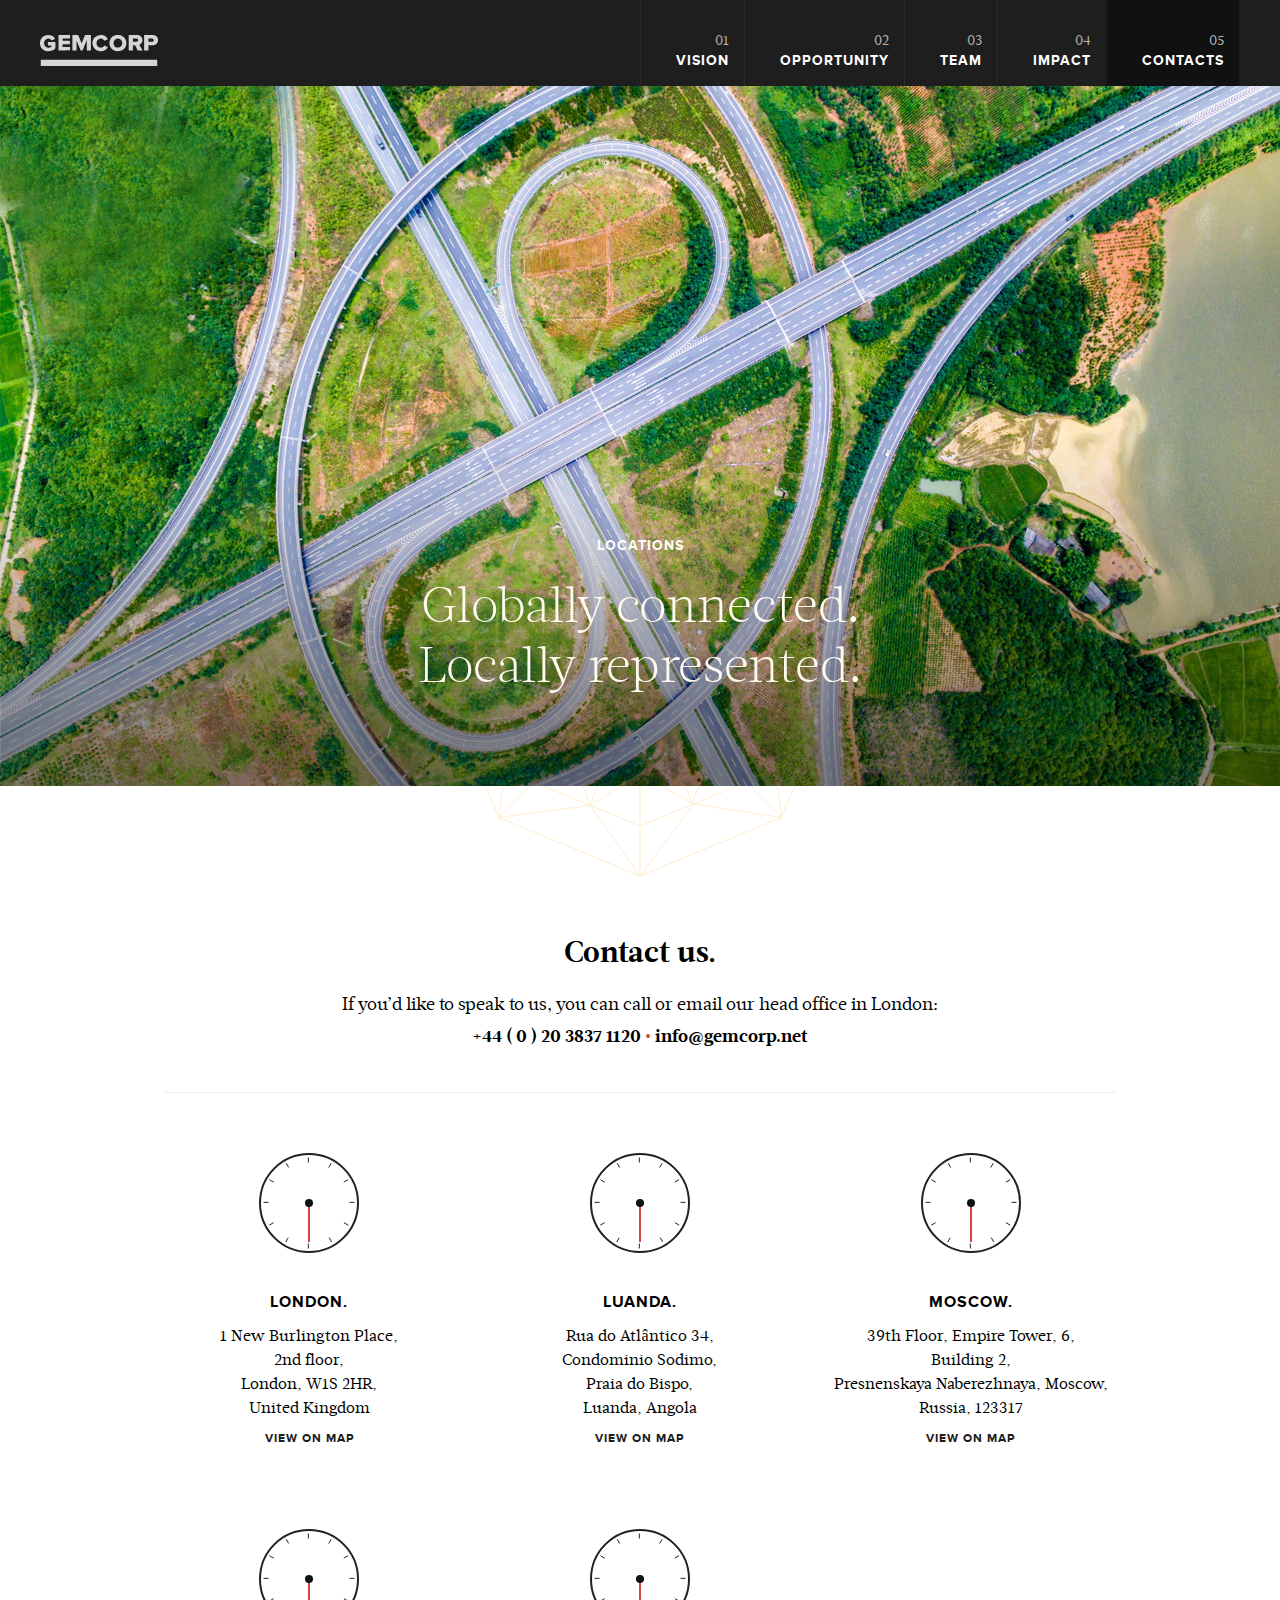
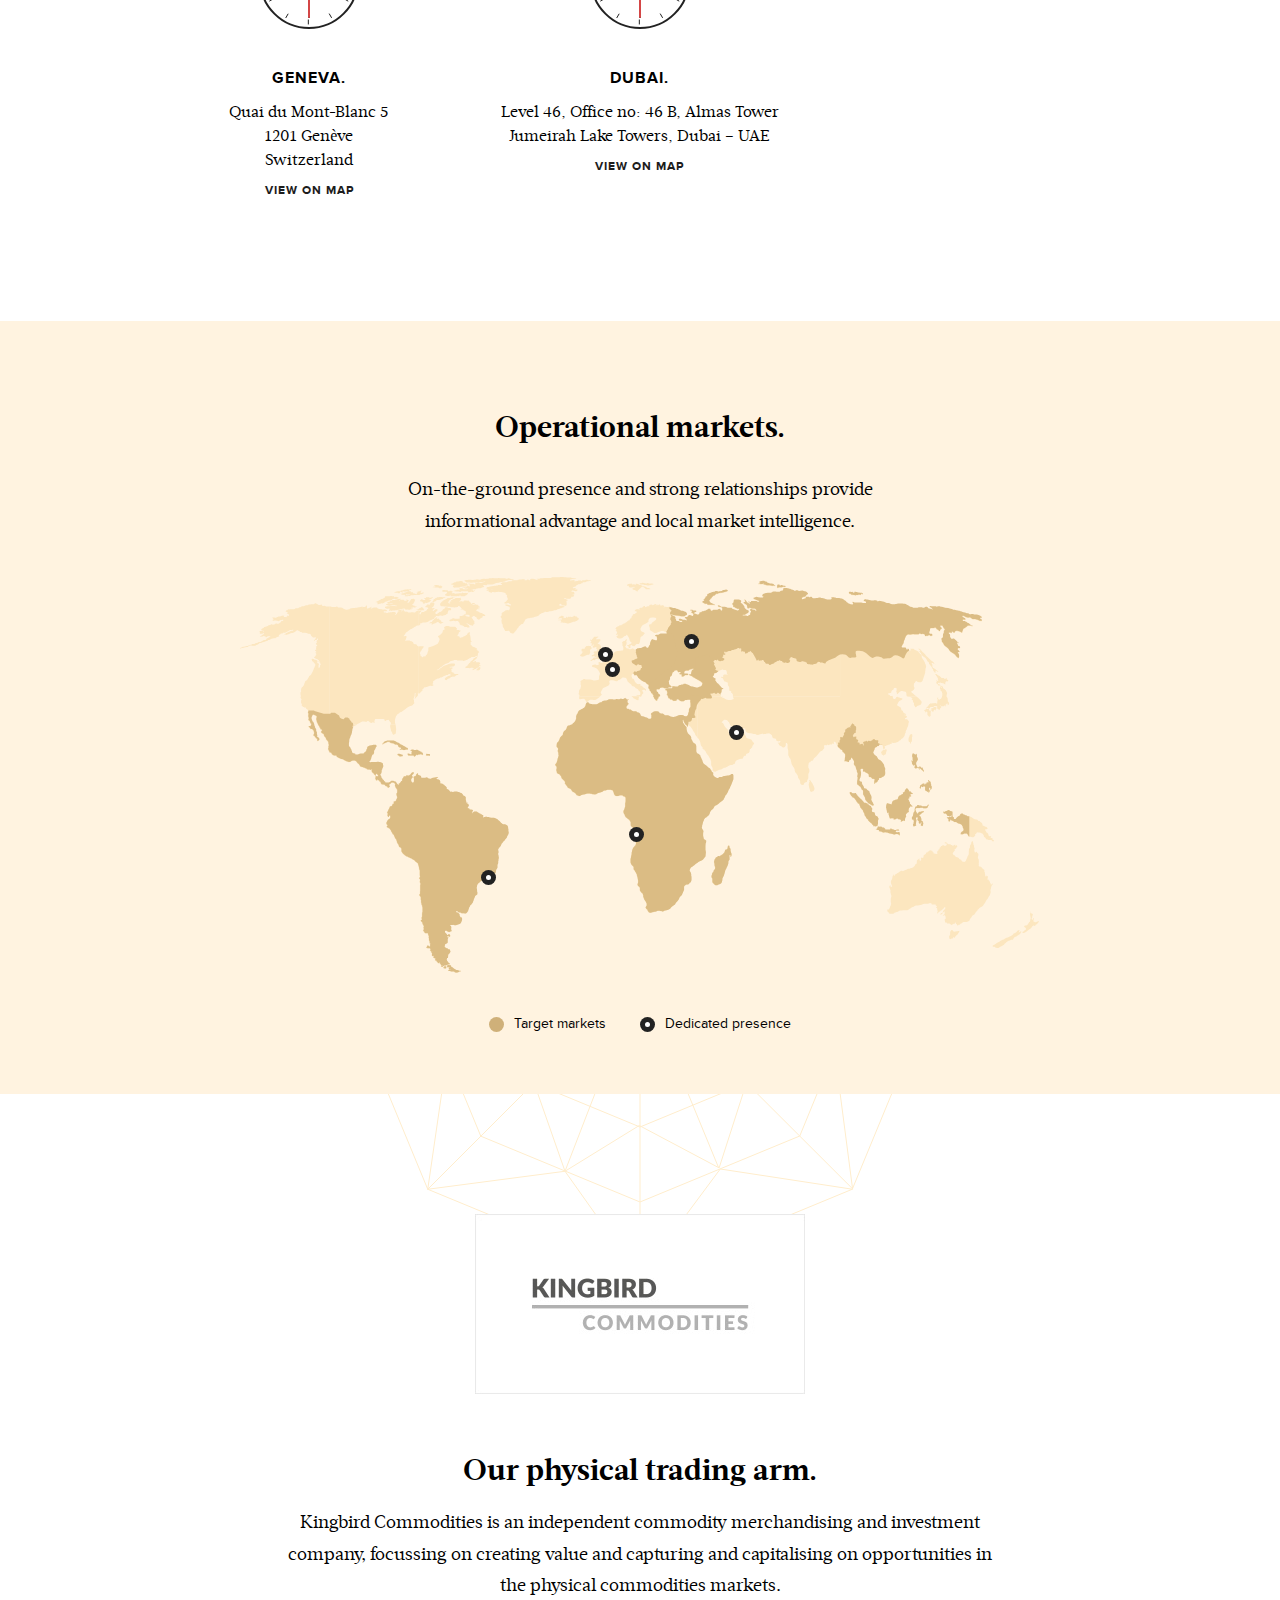
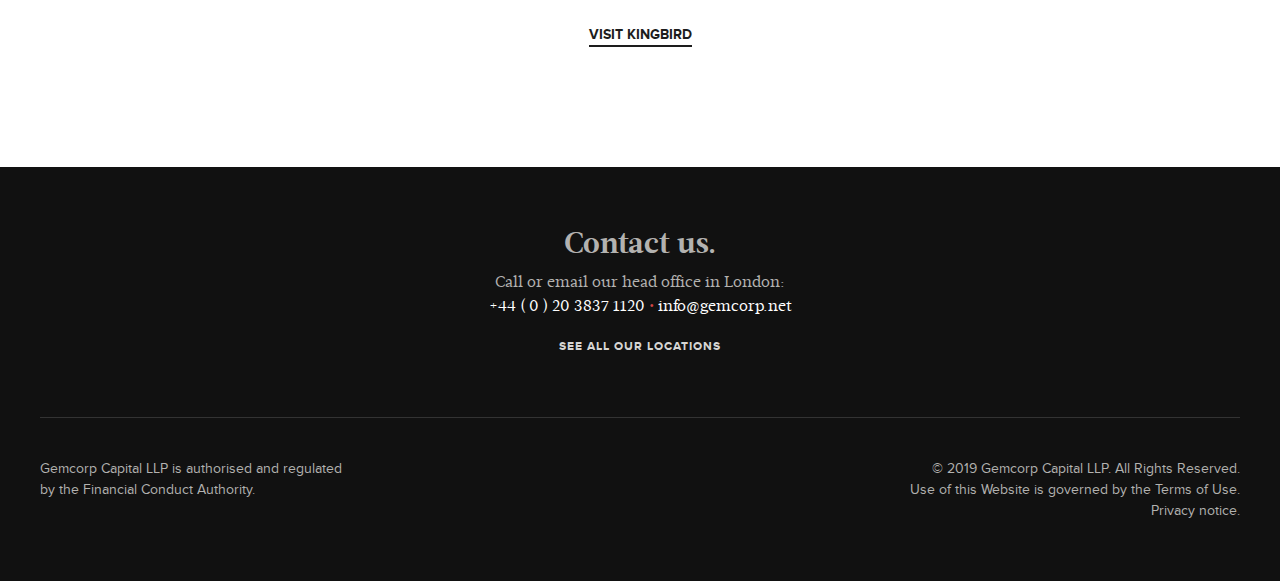
==== www.gemcorp.net/contacts.html @ d08d04aa "first commit" ====
<!doctype html>
<html lang="en">

<!-- Mirrored from www.gemcorp.net/contacts by HTTrack Website Copier/3.x [XR&CO'2014], Sun, 23 Jun 2019 07:30:14 GMT -->
<!-- Added by HTTrack --><meta http-equiv="content-type" content="text/html;charset=UTF-8" /><!-- /Added by HTTrack -->
<head>
    <meta charset="UTF-8">
    <title>Gemcorp | Contacts</title>
    <meta name="viewport"
          content="width=device-width, user-scalable=no, initial-scale=1.0, maximum-scale=1.0, minimum-scale=1.0">
    <meta name="twitter:card" content="summary_large_image">

    <meta name="twitter:title" content="Gemcorp">
    <meta property="og:title" content="Gemcorp">

    <meta name="twitter:description" content="Gemcorp Capital is an independent investment management firm focused on emerging markets.">
    <meta property="og:description" content="Gemcorp Capital is an independent investment management firm focused on emerging markets.">

    <meta name="twitter:image" content="files/Home-Flexibility3855.jpg?b0a4ceab73">
    <meta property="og:image" content="files/Home-Flexibility3855.jpg?b0a4ceab73">
    <link rel="stylesheet" href="theme/gemcorp/css/style1dc7.css?c89c39426e">
	<meta name="generator" content="Bolt">
	<link rel="canonical" href="contacts.html">
</head>


<body>
<div class="page">

    <header class="header-main">
        <div class="header_content">
            <div class="container container-header_inner">
        
                <div class="holder-header-branding">
                    <a href="index.html" class="header_logo">
                        <img src="theme/gemcorp/img/logoeb27.svg?1e8d839521" alt="" width="118" height="31">
                    </a>
                    <div id="holder-nav-toggle" class="holder-nav-toggle">
                        <div class="mobile-toggle-bar"></div>
                    </div>
                </div>
        
                <div class="holder-header_nav">
                    <nav class="header_nav" role="navigation" >
                        <ul class="header_nav_list">
    		<li class="header_nav_item"><a href="index.html" title="" class="header_nav_link"><span class="header_nav_page">Vision</span><span class="header_nav_count">01</span></a></li>        		<li class="header_nav_item"><a href="opportunity.html" title="" class="header_nav_link"><span class="header_nav_page">Opportunity</span><span class="header_nav_count">02</span></a></li>        		<li class="header_nav_item"><a href="team.html" title="" class="header_nav_link"><span class="header_nav_page">Team</span><span class="header_nav_count">03</span></a></li>        		<li class="header_nav_item"><a href="impact.html" title="" class="header_nav_link"><span class="header_nav_page">Impact</span><span class="header_nav_count">04</span></a></li>        		<li class="header_nav_item active"><a href="contacts.html" title="" class="header_nav_link"><span class="header_nav_page">Contacts</span><span class="header_nav_count">05</span></a></li>    </ul>
                    </nav>
                    <div class="mt-40 pb-40 hidden-md-up">
                        <p class="color-grey text-center">Call or email our head office in London:</p>
                        <p class="color-white text-center">+44 ( 0 ) 20 3837 1120
                            <span class="color-red"> • </span>info&#x40;gemcorp.net</p>
                    </div>
                </div>
        
            </div>
        </div>
    </header>

    <div class="hero-image">
        <div class="hero_background" style="background-image:url( files/Contacts994f.jpg?78042be84b);"></div>

        <div class="hero_content">
            <div class="hero_subtitle">LOCATIONS</div>
            <h1 class="hero_title">Globally connected. <br> Locally represented.</h1>
        </div>
    </div>

    <main class="main">
        <div class="decoration decoration-top"></div>

        <div class="container-md mt-60 mb-40 text-center">
            <h2 class="mb-20">Contact us.</h2>
            <p class="lead">If you’d like to speak to us, you can call or email our head office in London:</p>
            <p class="lead strong"><a href="tel:+44 ( 0 ) 20 3837 1120">+44 ( 0 ) 20 3837 1120</a> <span class="color-red">•</span> <a href="mailto:info&#x40;gemcorp.net">info&#x40;gemcorp.net</a></p>
        </div>

        <div class="container-lg">
            <hr class="hr-light mb-60">
            <div class="row pb-40">

                            <div class="col-4 col-md-6 col-location-clock">
                    <div class="clock mb-30" data-datetime="Europe/London">
                        <div class="clock-hand hours-hand "></div>
                        <div class="clock-hand minutes-hand "></div>
                        <div class="clock-hand seconds-hand "></div>
                    </div>
                    <h4 class="mb-10">LONDON.</h4>
                    <p class="mb-5">1 New Burlington Place,<br />
2nd floor,<br />
London, W1S 2HR,<br />
United Kingdom<br />
</p>
                                        <a href="https://www.google.com/maps/place/1+New+Burlington+Pl,+Mayfair,+London+W1S+2HR,+UK/@51.5123038,-0.1408197,17z/data=!4m13!1m7!3m6!1s0x487604d5800dc611:0xe8b3487768fcaa1d!2s1+New+Burlington+Pl,+Mayfair,+London+W1S+2HR,+UK!3b1!8m2!3d51.5122917!4d-0.140409!3m" target="_blank" class="link-ib ib-dark">View on map</a>
                                    </div>
                            <div class="col-4 col-md-6 col-location-clock">
                    <div class="clock mb-30" data-datetime="Africa/Lagos">
                        <div class="clock-hand hours-hand "></div>
                        <div class="clock-hand minutes-hand "></div>
                        <div class="clock-hand seconds-hand "></div>
                    </div>
                    <h4 class="mb-10">LUANDA.</h4>
                    <p class="mb-5">Rua do Atlântico 34,<br />
Condominio Sodimo,<br />
Praia do Bispo,<br />
Luanda, Angola</p>
                                        <a href="https://www.google.com/maps/place/8°49'02.0%22S+13°13'06.4%22E/@-8.8172106,13.2178752,18z/data=!4m5!3m4!1s0x0:0x0!8m2!3d-8.8172222!4d13.2184444" target="_blank" class="link-ib ib-dark">View on map</a>
                                    </div>
                            <div class="col-4 col-md-6 col-location-clock">
                    <div class="clock mb-30" data-datetime="Europe/Moscow">
                        <div class="clock-hand hours-hand "></div>
                        <div class="clock-hand minutes-hand "></div>
                        <div class="clock-hand seconds-hand "></div>
                    </div>
                    <h4 class="mb-10">MOSCOW.</h4>
                    <p class="mb-5">39th Floor, Empire Tower, 6, <br />
Building 2, <br />
Presnenskaya Naberezhnaya, Moscow, <br />
Russia, 123317</p>
                                        <a href="https://www.google.com/maps/place/The+Moscow+City/@55.7480156,37.5379291,17.67z/data=!4m5!3m4!1s0x46b54bdd834a4ce1:0x150d9681f87eb6de!8m2!3d55.7469862!4d37.5392672" target="_blank" class="link-ib ib-dark">View on map</a>
                                    </div>
                            <div class="col-4 col-md-6 col-location-clock">
                    <div class="clock mb-30" data-datetime="Europe/Zurich">
                        <div class="clock-hand hours-hand "></div>
                        <div class="clock-hand minutes-hand "></div>
                        <div class="clock-hand seconds-hand "></div>
                    </div>
                    <h4 class="mb-10">GENEVA.</h4>
                    <p class="mb-5">Quai du Mont-Blanc 5<br />
1201 Genève <br />
Switzerland</p>
                                        <a href="https://www.google.com/maps/place/Quai+du+Mont-Blanc+5,+1201+Genève,+Switzerland/@46.2075729,6.1439354,16.83z/data=!4m5!3m4!1s0x478c6525e964fab3:0xacd6475878b85f40!8m2!3d46.2075512!4d6.1480679" target="_blank" class="link-ib ib-dark">View on map</a>
                                    </div>
                            <div class="col-4 col-md-6 col-location-clock">
                    <div class="clock mb-30" data-datetime="Asia/Dubai">
                        <div class="clock-hand hours-hand "></div>
                        <div class="clock-hand minutes-hand "></div>
                        <div class="clock-hand seconds-hand "></div>
                    </div>
                    <h4 class="mb-10">DUBAI.</h4>
                    <p class="mb-5">Level 46, Office no: 46 B, Almas Tower<br />
Jumeirah Lake Towers, Dubai – UAE</p>
                                        <a href="https://www.google.com/maps/place/Almas+Tower+-+Dubai+-+United+Arab+Emirates/@25.0688834,55.1388978,17z/data=!3m1!4b1!4m5!3m4!1s0x3e5f6cad976e81ad:0xa80be464b8863fdc!8m2!3d25.0689836!4d55.1412048" target="_blank" class="link-ib ib-dark">View on map</a>
                                    </div>
            
            </div>
        </div>

        <div class="bg-yellow pt-90 pb-60">
            <div class="container-lg text-center">
                <h2 class="mb-30">Operational markets.</h2>
                <p class="lead mb-40 center-sm">On-the-ground presence and strong relationships provide informational advantage and local market intelligence.</p>
                <img src="files/locations-operational-markerts0b13.svg?91ba3bf995" width="800" height="396" alt="Gemcorp operatonal markets map"
                     class="mb-40">
                <p class="locations-text-markers text-sm-center">
                    <img src="theme/gemcorp/img/pin-target-market33d4.svg?a65650d669" alt=""><span>Target markets</span>
                    <br class="hidden-sm-up">
                    <img src="theme/gemcorp/img/pin-dedicated-presence-marketc1a2.svg?3db81b6914" class="pl-sm-0" alt=""><span>Dedicated presence</span>
                </p>
            </div>
        </div>

        <div class="container-md text-center decoration-top-large pb-120 pb-sm-60">
            <img src="theme/gemcorp/img/kingbird-logoe6f7.jpg?c22c3e878b" width="330" height="180"
                 srcset="/theme/gemcorp/img/kingbird-logo@2x.jpg 2x" class="pt-120 pt-sm-40 pb-60 pb-sm-40" alt="">
            <h2 class="mb-20">Our physical trading arm.</h2>
            <p class="lead mb-20">Kingbird Commodities is an independent commodity merchandising and investment company,
                focussing on creating value and capturing and capitalising on opportunities in the physical commodities
                markets.</p>
            <a href="http://www.kingbird.ch/" target="_blank" class="link-bb">Visit Kingbird</a>
        </div>

    </main>

    <footer class="footer-main">
        <div class="container">
    
            <div class="text-center mb-60">
                <div class="h2 color-grey mb-10">Contact us.</div>
                <p class="color-grey">Call or email our head office in London:</p>
                <p class="mb-15">
                    <a href="tel:+44 ( 0 ) 20 3837 1120">+44 ( 0 ) 20 3837 1120</a>
                    <span class="color-red">•</span>
                    <a href='&#109;&#97;&#105;lto&#58;info&#x40;gemcorp.net'>info&#x40;gemcorp.net</a>
                                    </p>
                <a href="contacts.html" class="link-ib">See all our locations</a>
            </div>
            <hr class="mb-40">
    
            <div class="footer_cr row">
                <div class="col-6 col-sm-12 text-sm-center mb-sm-10">
                    <p>Gemcorp Capital LLP is authorised and regulated</p>
                    <p>by the Financial Conduct Authority.</p>
                </div>
                <div class="col-6 col-sm-12 text-right text-sm-center">
                    <p>© 2019 Gemcorp Capital LLP. All Rights Reserved.</p>
                    <p>Use of this Website is governed by <a href="terms.html">the Terms of Use</a>.</p>
		    <p><a href="privacy-notice.html">Privacy notice</a>.</p>
                </div>
            </div>
            
        </div>
    </footer>

</div>
<script>window.gsSettings = { disclaimerUrl: '/disclaimer' }</script>
<script src="theme/gemcorp/js/libs.min0b37.js?147826e009"></script>
<script src="theme/gemcorp/js/app.min4691.js?8bb9eaf342"></script>
</body>

<!-- Mirrored from www.gemcorp.net/contacts by HTTrack Website Copier/3.x [XR&CO'2014], Sun, 23 Jun 2019 07:30:46 GMT -->
</html>
---- www.gemcorp.net/theme/gemcorp/css/style1dc7.css ----
@font-face{font-family:'acta';src:url("../fonts/gemcorp/acta-bold-webfont.html") format(" woff2 "),url("../fonts/gemcorp/acta-bold-webfont.woff") format("woff");font-weight:bold;font-style:normal}@font-face{font-family:'acta';src:url("../fonts/gemcorp/acta-book-webfont.html") format(" woff2 "),url("../fonts/gemcorp/acta-book-webfont.woff") format("woff");font-weight:normal;font-style:normal}@font-face{font-family:'acta-light';src:url("../fonts/gemcorp/acta-light-webfont.html") format(" woff2 "),url("../fonts/gemcorp/acta-light-webfont.woff") format("woff");font-weight:normal;font-style:normal}@font-face{font-family:'proxima-nova';src:url("../fonts/gemcorp/proximanova-regular-webfont.html") format(" woff2 "),url("../fonts/gemcorp/proximanova-regular-webfont.woff") format("woff");font-weight:normal;font-style:normal}@font-face{font-family:'proxima-nova';src:url("../fonts/gemcorp/proximanova-bold-webfont.html") format(" woff2 "),url("../fonts/gemcorp/proximanova-bold-webfont.woff") format("woff");font-weight:bold;font-style:normal}@font-face{font-family:'acta';src:url("../fonts/gemcorp/acta-bold-webfont.html") format(" woff2 "),url("../fonts/gemcorp/acta-bold-webfont.woff") format("woff");font-weight:bold;font-style:normal}@font-face{font-family:'acta';src:url("../fonts/gemcorp/acta-book-webfont.html") format(" woff2 "),url("../fonts/gemcorp/acta-book-webfont.woff") format("woff");font-weight:normal;font-style:normal}@font-face{font-family:'acta-light';src:url("../fonts/gemcorp/acta-light-webfont.html") format(" woff2 "),url("../fonts/gemcorp/acta-light-webfont.woff") format("woff");font-weight:normal;font-style:normal}@font-face{font-family:'proxima-nova';src:url("../fonts/gemcorp/proximanova-regular-webfont.html") format(" woff2 "),url("../fonts/gemcorp/proximanova-regular-webfont.woff") format("woff");font-weight:normal;font-style:normal}@font-face{font-family:'proxima-nova';src:url("../fonts/gemcorp/proximanova-bold-webfont.html") format(" woff2 "),url("../fonts/gemcorp/proximanova-bold-webfont.woff") format("woff");font-weight:bold;font-style:normal}@font-face{font-family:'acta';src:url("../fonts/gemcorp/acta-bold-webfont.html") format(" woff2 "),url("../fonts/gemcorp/acta-bold-webfont.woff") format("woff");font-weight:bold;font-style:normal}@font-face{font-family:'acta';src:url("../fonts/gemcorp/acta-book-webfont.html") format(" woff2 "),url("../fonts/gemcorp/acta-book-webfont.woff") format("woff");font-weight:normal;font-style:normal}@font-face{font-family:'acta-light';src:url("../fonts/gemcorp/acta-light-webfont.html") format(" woff2 "),url("../fonts/gemcorp/acta-light-webfont.woff") format("woff");font-weight:normal;font-style:normal}@font-face{font-family:'proxima-nova';src:url("../fonts/gemcorp/proximanova-regular-webfont.html") format(" woff2 "),url("../fonts/gemcorp/proximanova-regular-webfont.woff") format("woff");font-weight:normal;font-style:normal}@font-face{font-family:'proxima-nova';src:url("../fonts/gemcorp/proximanova-bold-webfont.html") format(" woff2 "),url("../fonts/gemcorp/proximanova-bold-webfont.woff") format("woff");font-weight:bold;font-style:normal}html,body,div,span,object,iframe,h1,h2,h3,h4,h5,h6,p,blockquote,pre,a,em,img,q,s,samp,small,strike,strong,b,u,i,center,dl,dt,dd,ol,ul,li,fieldset,form,label,legend,table,caption,tbody,tfoot,thead,tr,th,td,article,aside,canvas,details,embed,figure,figcaption,footer,header,menu,nav,section,mark,audio,video{margin:0;padding:0;border:0;font-size:100%;font:inherit;vertical-align:baseline}article,aside,details,figcaption,figure,footer,header,menu,nav,section{display:block}audio,canvas,progress,video{display:inline-block;vertical-align:baseline}body{line-height:1.5}ol,ul{list-style:none}img{border:0}svg:not(:root){overflow:hidden}button,input,optgroup,select,textarea{color:inherit;font:inherit;margin:0}button,select{text-transform:none}button,input[type="button"],input[type="reset"],input[type="submit"]{-webkit-appearance:button;cursor:pointer}button[disabled],input[disabled]{cursor:default}input[type="checkbox"],input[type="radio"]{-webkit-box-sizing:border-box;box-sizing:border-box;padding:0}textarea{overflow:auto}blockquote,q{quotes:none}blockquote:before,blockquote:after,q:before,q:after{content:'';content:none}table{border-collapse:collapse;border-spacing:0}@font-face{font-family:'font-awesome';src:url(../fonts/font-awesome/font-awesome_customa572.html?10789488);src:url(../fonts/font-awesome/font-awesome_customa572.html?10789488#iefix) format("embedded-opentype"),url(../fonts/font-awesome/font-awesome_customa572-2.html?10789488) format("woff2"),url(../fonts/font-awesome/font-awesome_customa572-3.html?10789488) format("woff"),url(../fonts/font-awesome/font-awesome_customa572-4.html?10789488) format("truetype"),url(../fonts/font-awesome/font-awesome_customa572-5.html?10789488#font-awesome_custom) format("svg");font-weight:normal;font-style:normal}[class^="icon-"]:before,[class*=" icon-"]:before{font-family:"font-awesome";font-style:normal;font-weight:normal;speak:none;display:inline-block;text-decoration:inherit;width:1em;margin-right:.2em;text-align:center;font-variant:normal;text-transform:none;line-height:1em;margin-left:.2em;-webkit-font-smoothing:antialiased;-moz-osx-font-smoothing:grayscale}.icon-mail:before{content:'\e800'}.icon-heart:before{content:'\e801'}.icon-heart-empty:before{content:'\e802'}.icon-phone:before{content:'\e803'}.icon-calendar:before{content:'\e804'}.icon-volume-down:before{content:'\e805'}.icon-volume-up:before{content:'\e806'}.icon-volume-off:before{content:'\e807'}.icon-phone-squared:before{content:'\f098'}.icon-twitter:before{content:'\f099'}.icon-facebook:before{content:'\f09a'}.icon-rss:before{content:'\f09e'}.icon-pinterest-circled:before{content:'\f0d2'}.icon-pinterest-squared:before{content:'\f0d3'}.icon-gplus-squared:before{content:'\f0d4'}.icon-gplus:before{content:'\f0d5'}.icon-mail-alt:before{content:'\f0e0'}.icon-linkedin:before{content:'\f0e1'}.icon-github:before{content:'\f113'}.icon-rss-squared:before{content:'\f143'}.icon-youtube-squared:before{content:'\f166'}.icon-youtube:before{content:'\f167'}.icon-youtube-play:before{content:'\f16a'}.icon-dropbox:before{content:'\f16b'}.icon-instagram:before{content:'\f16d'}.icon-flickr:before{content:'\f16e'}.icon-tumblr:before{content:'\f173'}.icon-tumblr-squared:before{content:'\f174'}.icon-apple:before{content:'\f179'}.icon-dribbble:before{content:'\f17d'}.icon-skype:before{content:'\f17e'}.icon-foursquare:before{content:'\f180'}.icon-mail-squared:before{content:'\f199'}.icon-google:before{content:'\f1a0'}.icon-digg:before{content:'\f1a6'}.icon-behance:before{content:'\f1b4'}.icon-behance-squared:before{content:'\f1b5'}.icon-jsfiddle:before{content:'\f1cc'}.icon-git-squared:before{content:'\f1d2'}.icon-git:before{content:'\f1d3'}.icon-share:before{content:'\f1e0'}.icon-lastfm:before{content:'\f202'}.icon-lastfm-squared:before{content:'\f203'}.icon-facebook-official:before{content:'\f230'}.icon-pinterest:before{content:'\f231'}.icon-tripadvisor:before{content:'\f262'}.icon-snapchat:before{content:'\f2ab'}.icon-snapchat-ghost:before{content:'\f2ac'}.icon-snapchat-square:before{content:'\f2ad'}.icon-twitter-squared:before{content:'\f304'}.icon-facebook-squared:before{content:'\f308'}.icon-linkedin-squared:before{content:'\f30c'}body,html{font-family:"acta",serif;text-rendering:optimizeLegibility !important;-webkit-font-smoothing:antialiased !important;text-shadow:1px 1px 1px rgba(0,0,0,0.004)}html{-ms-overflow-style:scrollbar;-webkit-box-sizing:border-box;box-sizing:border-box;-ms-text-size-adjust:100%;-webkit-text-size-adjust:100%}html *,html *::before,html *::after{-webkit-box-sizing:inherit;box-sizing:inherit}body{-webkit-overflow-scrolling:touch}body.js-no-scroll{overflow:hidden;-webkit-overflow-scrolling:auto}h1,.h1,h2,.h2,h3,.h3,h4,h5,h6{margin-top:0}h2,.h2{font-family:"acta",serif;font-weight:bold;font-size:30px;line-height:1.1}h4,.h4{font-family:"proxima-nova",sans-serif;font-weight:bold;text-transform:uppercase;font-size:16px;margin-bottom:20px;letter-spacing:1px}p{margin-top:0}.lead{font-size:18px;line-height:1.75em}.lead-head{font-size:50px;font-family:"acta",serif;font-weight:bold}a{text-decoration:none;background-color:transparent;color:inherit}a:active,a:hover{outline:none}a:focus{outline:thin dotted;outline:5px auto -webkit-focus-ring-color;outline-offset:2px}hr{display:block;width:100%;height:1px;border:0;background-color:#333333}hr.hr-light{background-color:#EEEEEE}img{border:0;vertical-align:middle;max-width:100%;height:auto}.image-center{display:block;margin:0 auto}strong,.strong,b{font-weight:bold}.fade{opacity:0;-webkit-transition:opacity .15s linear;transition:opacity .15s linear}.fade.show{opacity:1}.text-left{text-align:left !important}.text-right{text-align:right !important}.text-center{text-align:center !important}.font-acta{font-family:"acta",serif}.font-acta-light{font-family:"acta-light",serif}.font-proxima-nova{font-family:"proxima-nova",sans-serif}.nowrap{white-space:nowrap}.color-white{color:#fff}.bg-white{background-color:#fff}.color-black{color:#111}.bg-black{background-color:#111}.color-red{color:#D44646}.bg-red{background-color:#D44646}.color-grey{color:#B3B2B0}.bg-grey{background-color:#B3B2B0}.color-yellow{color:#FFF3E0}.bg-yellow{background-color:#FFF3E0}.mt-0{margin-top:0px}.mb-0{margin-bottom:0px}.pt-0{padding-top:0px}.pb-0{padding-bottom:0px}.mt-5{margin-top:5px}.mb-5{margin-bottom:5px}.pt-5{padding-top:5px}.pb-5{padding-bottom:5px}.mt-10{margin-top:10px}.mb-10{margin-bottom:10px}.pt-10{padding-top:10px}.pb-10{padding-bottom:10px}.mt-15{margin-top:15px}.mb-15{margin-bottom:15px}.pt-15{padding-top:15px}.pb-15{padding-bottom:15px}.mt-20{margin-top:20px}.mb-20{margin-bottom:20px}.pt-20{padding-top:20px}.pb-20{padding-bottom:20px}.mt-30{margin-top:30px}.mb-30{margin-bottom:30px}.pt-30{padding-top:30px}.pb-30{padding-bottom:30px}.mt-40{margin-top:40px}.mb-40{margin-bottom:40px}.pt-40{padding-top:40px}.pb-40{padding-bottom:40px}.mt-50{margin-top:50px}.mb-50{margin-bottom:50px}.pt-50{padding-top:50px}.pb-50{padding-bottom:50px}.mt-60{margin-top:60px}.mb-60{margin-bottom:60px}.pt-60{padding-top:60px}.pb-60{padding-bottom:60px}.mt-90{margin-top:90px}.mb-90{margin-bottom:90px}.pt-90{padding-top:90px}.pb-90{padding-bottom:90px}.mt-100{margin-top:100px}.mb-100{margin-bottom:100px}.pt-100{padding-top:100px}.pb-100{padding-bottom:100px}.mt-120{margin-top:120px}.mb-120{margin-bottom:120px}.pt-120{padding-top:120px}.pb-120{padding-bottom:120px}.clearfix:before,.clearfix:after{content:" ";display:table}.clearfix:after{clear:both}.container{position:relative;width:100%;max-width:1240px;margin-left:auto;margin-right:auto;padding-right:20px;padding-left:20px}.center-sm{width:100%;max-width:540px;margin-left:auto;margin-right:auto}.container-sm{position:relative;width:100%;max-width:540px;margin-left:auto;margin-right:auto;padding-right:20px;padding-left:20px}.center-md{width:100%;max-width:770px;margin-left:auto;margin-right:auto}.container-md{position:relative;width:100%;max-width:770px;margin-left:auto;margin-right:auto;padding-right:20px;padding-left:20px}.center-lg{width:100%;max-width:992px;margin-left:auto;margin-right:auto}.container-lg{position:relative;width:100%;max-width:992px;margin-left:auto;margin-right:auto;padding-right:20px;padding-left:20px}.center-xl{width:100%;max-width:1240px;margin-left:auto;margin-right:auto}.container-xl{position:relative;width:100%;max-width:1240px;margin-left:auto;margin-right:auto;padding-right:20px;padding-left:20px}.row{display:-webkit-box;display:-ms-flexbox;display:flex;-ms-flex-wrap:wrap;flex-wrap:wrap;margin-right:-20px;margin-left:-20px}.no-gutters{margin-right:0;margin-left:0}.no-gutters>.col,.no-gutters>[class*="col-"]{padding-right:0;padding-left:0}.col-1{position:relative;width:100%;min-height:1px;padding-right:20px;padding-left:20px}.col-2{position:relative;width:100%;min-height:1px;padding-right:20px;padding-left:20px}.col-3{position:relative;width:100%;min-height:1px;padding-right:20px;padding-left:20px}.col-4{position:relative;width:100%;min-height:1px;padding-right:20px;padding-left:20px}.col-5{position:relative;width:100%;min-height:1px;padding-right:20px;padding-left:20px}.col-6{position:relative;width:100%;min-height:1px;padding-right:20px;padding-left:20px}.col-7{position:relative;width:100%;min-height:1px;padding-right:20px;padding-left:20px}.col-8{position:relative;width:100%;min-height:1px;padding-right:20px;padding-left:20px}.col-9{position:relative;width:100%;min-height:1px;padding-right:20px;padding-left:20px}.col-10{position:relative;width:100%;min-height:1px;padding-right:20px;padding-left:20px}.col-11{position:relative;width:100%;min-height:1px;padding-right:20px;padding-left:20px}.col-12{position:relative;width:100%;min-height:1px;padding-right:20px;padding-left:20px}.col{position:relative;width:100%;min-height:1px;padding-right:20px;padding-left:20px}col{-ms-flex-preferred-size:0;flex-basis:0;-webkit-box-flex:1;-ms-flex-positive:1;flex-grow:1;max-width:100%}.col-auto{-webkit-box-flex:0;-ms-flex:0 0 auto;flex:0 0 auto;width:auto}.col-1{-webkit-box-flex:0;-ms-flex:0 0 8.3333333333%;flex:0 0 8.3333333333%;max-width:8.3333333333%}.col-2{-webkit-box-flex:0;-ms-flex:0 0 16.6666666667%;flex:0 0 16.6666666667%;max-width:16.6666666667%}.col-3{-webkit-box-flex:0;-ms-flex:0 0 25%;flex:0 0 25%;max-width:25%}.col-4{-webkit-box-flex:0;-ms-flex:0 0 33.3333333333%;flex:0 0 33.3333333333%;max-width:33.3333333333%}.col-5{-webkit-box-flex:0;-ms-flex:0 0 41.6666666667%;flex:0 0 41.6666666667%;max-width:41.6666666667%}.col-6{-webkit-box-flex:0;-ms-flex:0 0 50%;flex:0 0 50%;max-width:50%}.col-7{-webkit-box-flex:0;-ms-flex:0 0 58.3333333333%;flex:0 0 58.3333333333%;max-width:58.3333333333%}.col-8{-webkit-box-flex:0;-ms-flex:0 0 66.6666666667%;flex:0 0 66.6666666667%;max-width:66.6666666667%}.col-9{-webkit-box-flex:0;-ms-flex:0 0 75%;flex:0 0 75%;max-width:75%}.col-10{-webkit-box-flex:0;-ms-flex:0 0 83.3333333333%;flex:0 0 83.3333333333%;max-width:83.3333333333%}.col-11{-webkit-box-flex:0;-ms-flex:0 0 91.6666666667%;flex:0 0 91.6666666667%;max-width:91.6666666667%}.col-12{-webkit-box-flex:0;-ms-flex:0 0 100%;flex:0 0 100%;max-width:100%}.pull-0{right:auto}.pull-1{right:8.3333333333%}.pull-2{right:16.6666666667%}.pull-3{right:25%}.pull-4{right:33.3333333333%}.pull-5{right:41.6666666667%}.pull-6{right:50%}.pull-7{right:58.3333333333%}.pull-8{right:66.6666666667%}.pull-9{right:75%}.pull-10{right:83.3333333333%}.pull-11{right:91.6666666667%}.pull-12{right:100%}.push-0{left:auto}.push-1{left:8.3333333333%}.push-2{left:16.6666666667%}.push-3{left:25%}.push-4{left:33.3333333333%}.push-5{left:41.6666666667%}.push-6{left:50%}.push-7{left:58.3333333333%}.push-8{left:66.6666666667%}.push-9{left:75%}.push-10{left:83.3333333333%}.push-11{left:91.6666666667%}.push-12{left:100%}.offset-1{margin-left:8.3333333333%}.offset-2{margin-left:16.6666666667%}.offset-3{margin-left:25%}.offset-4{margin-left:33.3333333333%}.offset-5{margin-left:41.6666666667%}.offset-6{margin-left:50%}.offset-7{margin-left:58.3333333333%}.offset-8{margin-left:66.6666666667%}.offset-9{margin-left:75%}.offset-10{margin-left:83.3333333333%}.offset-11{margin-left:91.6666666667%}.header-main{position:relative;background-color:rgba(29,29,29,0.95)}.header_content{position:relative;z-index:100;background-color:rgba(29,29,29,0.95)}.container-header_inner{display:-webkit-box;display:-ms-flexbox;display:flex;-webkit-box-align:end;-ms-flex-align:end;align-items:flex-end;-webkit-box-pack:justify;-ms-flex-pack:justify;justify-content:space-between}.header_logo{display:inline-block;padding-bottom:20px;-ms-flex-negative:0;flex-shrink:0}.header_nav_list{list-style:none;display:-webkit-box;display:-ms-flexbox;display:flex}.header_nav_item{display:inline-block;font-size:14px;text-transform:uppercase;-webkit-transition:all .3s;transition:all .3s;border-left:1px solid rgba(255,255,255,0.05)}.header_nav_item:last-child{border-right:1px solid rgba(255,255,255,0.05)}.header_nav_item.active{background-color:#111}.header_nav_item:hover,.header_nav_item:focus{outline:none;background-color:#111}.header_nav_link{display:inline-block;position:relative;padding:50px 15px 15px 35px}.header_nav_page{display:inline-block;color:#fff;font-family:"proxima-nova",sans-serif;font-weight:bold;letter-spacing:1px}.header_nav_count{display:inline-block;font-family:"acta",serif;color:#B3B2B0;position:absolute;right:15px;top:30px}.holder-nav-toggle{display:none}.main{overflow-x:hidden}.footer-main{background-color:#111;color:#fff;padding-top:60px;padding-bottom:60px}.footer_cr{font-family:"proxima-nova",sans-serif;font-size:14px;color:#B3B2B0}.js-no-scroll{overflow:hidden}.js-hidden{display:none !important}.link-ib{display:inline-block;font-family:"proxima-nova",sans-serif;text-transform:uppercase;font-weight:bold;font-size:12px;color:#D6D5D3;-webkit-transition:all .4s;transition:all .4s;letter-spacing:1px}.link-ib.ib-dark{color:#1D1D1D}.link-ib.ib-dark:hover{color:#000}.link-ib:hover{color:#bdbcb9}.link-bb{display:inline-block;font-family:"proxima-nova",sans-serif;text-transform:uppercase;font-weight:bold;font-size:14px;color:#1D1D1D;-webkit-transition:all .4s;transition:all .4s;border-bottom:2px solid #1D1D1D}.link-bb:hover{color:#000}.toggle a{display:inline-block;font-family:"proxima-nova",sans-serif;text-transform:uppercase;font-weight:bold;font-size:14px;color:#1D1D1D;-webkit-transition:all .4s;transition:all .4s}.hero-image{position:relative}.hero_background{min-height:700px;width:100%;height:100%;z-index:0;background-repeat:no-repeat;background-position:0 50%;background-size:cover}.hero_content{position:relative;width:100%;max-width:860px;margin-left:auto;margin-right:auto;padding-right:20px;padding-left:20px;text-align:center;position:absolute;bottom:90px;left:50%;-webkit-transform:translateX(-50%);transform:translateX(-50%)}.hero_subtitle{font-family:"proxima-nova",sans-serif;font-weight:bold;font-size:14px;text-transform:uppercase;color:#fff;margin-bottom:20px;letter-spacing:1px}.hero_title{color:#fffaf0;font-size:50px;font-family:"acta-light",serif;line-height:1.2}.hero-slider{position:relative;overflow:hidden}.hero-slides{position:relative}.hero-slider-arrow{position:absolute;top:50%;cursor:pointer;padding:20px;margin-top:-40px;-webkit-transition:all .3s;transition:all .3s}.hero-slider-arrow.arrow-prev{left:7%}.hero-slider-arrow.arrow-next{right:7%}.hero-slider-arrow.hidden{opacity:0;visibility:hidden}.hero-bullets{position:absolute;z-index:1;bottom:30px;width:100%;text-align:center}.hero-bullet{position:relative;display:inline-block;width:50px;height:20px;cursor:pointer;margin-right:10px}.hero-bullet:last-child{margin-right:0}.hero-bullet:before{content:'';position:absolute;top:9px;left:0;width:0;height:2px;background-color:#fff;z-index:1;-webkit-transition:all 0s;transition:all 0s}.hero-bullet:after{content:'';position:absolute;top:9px;left:0;width:100%;height:2px;background-color:#B3B2B0;-webkit-transition:all .3s;transition:all .3s}.hero-bullet.active:before{width:100%;-webkit-transition:all 5s;transition:all 5s;-webkit-transition-timing-function:cubic-bezier(0.42, 0, 0.58, 1);transition-timing-function:cubic-bezier(0.42, 0, 0.58, 1)}.js-no-autoplay .hero-bullet.active:before{-webkit-transition:all 0s !important;transition:all 0s !important}.decoration-top{position:relative;width:100%;max-width:500px;margin-left:auto;margin-right:auto;padding-right:20px;padding-left:20px;overflow:hidden;height:90px;background-image:url(../img/decoration-desktop.svg);background-repeat:no-repeat;background-position:50% 100%;margin-bottom:30px}.decoration-top-large{background-image:url(../img/decoration-large-top.svg);background-repeat:no-repeat;background-position:center -50px;background-size:546px 230px}.col-card{text-align:center;margin-bottom:90px}.col-card img,.col-card svg{margin-bottom:40px}.col-card h4,.col-card p{width:100%;max-width:90%;margin-left:auto;margin-right:auto}.col-investment-strategy{margin-bottom:60px}.row-chess{padding-top:40px;margin-bottom:40px;border-top:1px solid #EEEEEE}.chess-image{overflow:visible;-ms-flex-item-align:start;align-self:flex-start}.chess-image:after{content:'';display:block;position:absolute;top:0;left:-30px;width:100%;height:100%;z-index:-1;background-image:url(../img/decoration-chess-card.svg);background-repeat:no-repeat;background-position:0 50%}.chess-dec{position:absolute;left:20px;bottom:0;width:100px;height:10px;background-color:#FFF3E0;z-index:-1}.chess-dec.chess-dec-right{left:auto;right:20px}.chess-image-last{-webkit-box-ordinal-group:3;-ms-flex-order:2;order:2}.chess-image-last:after{left:auto;right:-30px;background-position:center right}.js-has-mobile-slider{position:relative}.mobile-slider-arrow{width:20px;height:30px;position:absolute;top:20px;cursor:pointer;background-size:13px 23px;background-repeat:no-repeat;z-index:1}.mobile-slider-arrow.arrow-left{left:0;background-image:url(../img/arrow-small-left.svg);background-position:left center}.mobile-slider-arrow.arrow-right{right:0;background-image:url(../img/arrow-small-right.svg);background-position:right center}.mobile-slider-dots{text-align:center}.mobile-slider-dot{display:inline-block;width:20px;height:2px;background-color:rgba(179,178,176,0.7);margin-right:10px;-webkit-transition:background-color .3s;transition:background-color .3s}.mobile-slider-dot:last-child{margin-right:0}.mobile-slider-dot.active{background-color:#B3B2B0}.team-position{font-size:12px;font-family:"proxima-nova",sans-serif;text-transform:uppercase;letter-spacing:1px}@-webkit-keyframes animate-hand-00{from{-webkit-transform:rotate(-180deg);transform:rotate(-180deg)}to{-webkit-transform:rotate(178deg);transform:rotate(178deg)}}@keyframes animate-hand-00{from{-webkit-transform:rotate(-180deg);transform:rotate(-180deg)}to{-webkit-transform:rotate(178deg);transform:rotate(178deg)}}@-webkit-keyframes animate-hour-hand-00{from{-webkit-transform:rotate(-180deg);transform:rotate(-180deg)}to{-webkit-transform:rotate(178deg);transform:rotate(178deg)}}@keyframes animate-hour-hand-00{from{-webkit-transform:rotate(-180deg);transform:rotate(-180deg)}to{-webkit-transform:rotate(178deg);transform:rotate(178deg)}}.sh-00{-webkit-animation:animate-hand-00 60s linear infinite;animation:animate-hand-00 60s linear infinite}.mh-00{-webkit-animation:animate-hand-00 3600s linear infinite;animation:animate-hand-00 3600s linear infinite}.hh-00{-webkit-animation:animate-hour-hand-00 86400s linear infinite;animation:animate-hour-hand-00 86400s linear infinite}@-webkit-keyframes animate-hand-01{from{-webkit-transform:rotate(-174deg);transform:rotate(-174deg)}to{-webkit-transform:rotate(186deg);transform:rotate(186deg)}}@keyframes animate-hand-01{from{-webkit-transform:rotate(-174deg);transform:rotate(-174deg)}to{-webkit-transform:rotate(186deg);transform:rotate(186deg)}}@-webkit-keyframes animate-hour-hand-01{from{-webkit-transform:rotate(-150deg);transform:rotate(-150deg)}to{-webkit-transform:rotate(205deg);transform:rotate(205deg)}}@keyframes animate-hour-hand-01{from{-webkit-transform:rotate(-150deg);transform:rotate(-150deg)}to{-webkit-transform:rotate(205deg);transform:rotate(205deg)}}.sh-01{-webkit-animation:animate-hand-01 60s linear infinite;animation:animate-hand-01 60s linear infinite}.mh-01{-webkit-animation:animate-hand-01 3600s linear infinite;animation:animate-hand-01 3600s linear infinite}.hh-01{-webkit-animation:animate-hour-hand-01 86400s linear infinite;animation:animate-hour-hand-01 86400s linear infinite}@-webkit-keyframes animate-hand-02{from{-webkit-transform:rotate(-168deg);transform:rotate(-168deg)}to{-webkit-transform:rotate(192deg);transform:rotate(192deg)}}@keyframes animate-hand-02{from{-webkit-transform:rotate(-168deg);transform:rotate(-168deg)}to{-webkit-transform:rotate(192deg);transform:rotate(192deg)}}@-webkit-keyframes animate-hour-hand-02{from{-webkit-transform:rotate(-120deg);transform:rotate(-120deg)}to{-webkit-transform:rotate(235deg);transform:rotate(235deg)}}@keyframes animate-hour-hand-02{from{-webkit-transform:rotate(-120deg);transform:rotate(-120deg)}to{-webkit-transform:rotate(235deg);transform:rotate(235deg)}}.sh-02{-webkit-animation:animate-hand-02 60s linear infinite;animation:animate-hand-02 60s linear infinite}.mh-02{-webkit-animation:animate-hand-02 3600s linear infinite;animation:animate-hand-02 3600s linear infinite}.hh-02{-webkit-animation:animate-hour-hand-02 86400s linear infinite;animation:animate-hour-hand-02 86400s linear infinite}@-webkit-keyframes animate-hand-03{from{-webkit-transform:rotate(-162deg);transform:rotate(-162deg)}to{-webkit-transform:rotate(198deg);transform:rotate(198deg)}}@keyframes animate-hand-03{from{-webkit-transform:rotate(-162deg);transform:rotate(-162deg)}to{-webkit-transform:rotate(198deg);transform:rotate(198deg)}}@-webkit-keyframes animate-hour-hand-03{from{-webkit-transform:rotate(-90deg);transform:rotate(-90deg)}to{-webkit-transform:rotate(268deg);transform:rotate(268deg)}}@keyframes animate-hour-hand-03{from{-webkit-transform:rotate(-90deg);transform:rotate(-90deg)}to{-webkit-transform:rotate(268deg);transform:rotate(268deg)}}.sh-03{-webkit-animation:animate-hand-03 60s linear infinite;animation:animate-hand-03 60s linear infinite}.mh-03{-webkit-animation:animate-hand-03 3600s linear infinite;animation:animate-hand-03 3600s linear infinite}.hh-03{-webkit-animation:animate-hour-hand-03 86400s linear infinite;animation:animate-hour-hand-03 86400s linear infinite}@-webkit-keyframes animate-hand-04{from{-webkit-transform:rotate(-156deg);transform:rotate(-156deg)}to{-webkit-transform:rotate(22deg);transform:rotate(22deg)}}@keyframes animate-hand-04{from{-webkit-transform:rotate(-156deg);transform:rotate(-156deg)}to{-webkit-transform:rotate(22deg);transform:rotate(22deg)}}@-webkit-keyframes animate-hour-hand-04{from{-webkit-transform:rotate(-60deg);transform:rotate(-60deg)}to{-webkit-transform:rotate(298deg);transform:rotate(298deg)}}@keyframes animate-hour-hand-04{from{-webkit-transform:rotate(-60deg);transform:rotate(-60deg)}to{-webkit-transform:rotate(298deg);transform:rotate(298deg)}}.sh-04{-webkit-animation:animate-hand-04 60s linear infinite;animation:animate-hand-04 60s linear infinite}.mh-04{-webkit-animation:animate-hand-04 3600s linear infinite;animation:animate-hand-04 3600s linear infinite}.hh-04{-webkit-animation:animate-hour-hand-04 86400s linear infinite;animation:animate-hour-hand-04 86400s linear infinite}@-webkit-keyframes animate-hand-05{from{-webkit-transform:rotate(-150deg);transform:rotate(-150deg)}to{-webkit-transform:rotate(205deg);transform:rotate(205deg)}}@keyframes animate-hand-05{from{-webkit-transform:rotate(-150deg);transform:rotate(-150deg)}to{-webkit-transform:rotate(205deg);transform:rotate(205deg)}}@-webkit-keyframes animate-hour-hand-05{from{-webkit-transform:rotate(-30deg);transform:rotate(-30deg)}to{-webkit-transform:rotate(328deg);transform:rotate(328deg)}}@keyframes animate-hour-hand-05{from{-webkit-transform:rotate(-30deg);transform:rotate(-30deg)}to{-webkit-transform:rotate(328deg);transform:rotate(328deg)}}.sh-05{-webkit-animation:animate-hand-05 60s linear infinite;animation:animate-hand-05 60s linear infinite}.mh-05{-webkit-animation:animate-hand-05 3600s linear infinite;animation:animate-hand-05 3600s linear infinite}.hh-05{-webkit-animation:animate-hour-hand-05 86400s linear infinite;animation:animate-hour-hand-05 86400s linear infinite}@-webkit-keyframes animate-hand-06{from{-webkit-transform:rotate(-144deg);transform:rotate(-144deg)}to{-webkit-transform:rotate(216deg);transform:rotate(216deg)}}@keyframes animate-hand-06{from{-webkit-transform:rotate(-144deg);transform:rotate(-144deg)}to{-webkit-transform:rotate(216deg);transform:rotate(216deg)}}@-webkit-keyframes animate-hour-hand-06{from{-webkit-transform:rotate(0deg);transform:rotate(0deg)}to{-webkit-transform:rotate(358deg);transform:rotate(358deg)}}@keyframes animate-hour-hand-06{from{-webkit-transform:rotate(0deg);transform:rotate(0deg)}to{-webkit-transform:rotate(358deg);transform:rotate(358deg)}}.sh-06{-webkit-animation:animate-hand-06 60s linear infinite;animation:animate-hand-06 60s linear infinite}.mh-06{-webkit-animation:animate-hand-06 3600s linear infinite;animation:animate-hand-06 3600s linear infinite}.hh-06{-webkit-animation:animate-hour-hand-06 86400s linear infinite;animation:animate-hour-hand-06 86400s linear infinite}@-webkit-keyframes animate-hand-07{from{-webkit-transform:rotate(-138deg);transform:rotate(-138deg)}to{-webkit-transform:rotate(222deg);transform:rotate(222deg)}}@keyframes animate-hand-07{from{-webkit-transform:rotate(-138deg);transform:rotate(-138deg)}to{-webkit-transform:rotate(222deg);transform:rotate(222deg)}}@-webkit-keyframes animate-hour-hand-07{from{-webkit-transform:rotate(28deg);transform:rotate(28deg)}to{-webkit-transform:rotate(390deg);transform:rotate(390deg)}}@keyframes animate-hour-hand-07{from{-webkit-transform:rotate(28deg);transform:rotate(28deg)}to{-webkit-transform:rotate(390deg);transform:rotate(390deg)}}.sh-07{-webkit-animation:animate-hand-07 60s linear infinite;animation:animate-hand-07 60s linear infinite}.mh-07{-webkit-animation:animate-hand-07 3600s linear infinite;animation:animate-hand-07 3600s linear infinite}.hh-07{-webkit-animation:animate-hour-hand-07 86400s linear infinite;animation:animate-hour-hand-07 86400s linear infinite}@-webkit-keyframes animate-hand-08{from{-webkit-transform:rotate(-132deg);transform:rotate(-132deg)}to{-webkit-transform:rotate(228deg);transform:rotate(228deg)}}@keyframes animate-hand-08{from{-webkit-transform:rotate(-132deg);transform:rotate(-132deg)}to{-webkit-transform:rotate(228deg);transform:rotate(228deg)}}@-webkit-keyframes animate-hour-hand-08{from{-webkit-transform:rotate(58deg);transform:rotate(58deg)}to{-webkit-transform:rotate(420deg);transform:rotate(420deg)}}@keyframes animate-hour-hand-08{from{-webkit-transform:rotate(58deg);transform:rotate(58deg)}to{-webkit-transform:rotate(420deg);transform:rotate(420deg)}}.sh-08{-webkit-animation:animate-hand-08 60s linear infinite;animation:animate-hand-08 60s linear infinite}.mh-08{-webkit-animation:animate-hand-08 3600s linear infinite;animation:animate-hand-08 3600s linear infinite}.hh-08{-webkit-animation:animate-hour-hand-08 86400s linear infinite;animation:animate-hour-hand-08 86400s linear infinite}@-webkit-keyframes animate-hand-09{from{-webkit-transform:rotate(-126deg);transform:rotate(-126deg)}to{-webkit-transform:rotate(234deg);transform:rotate(234deg)}}@keyframes animate-hand-09{from{-webkit-transform:rotate(-126deg);transform:rotate(-126deg)}to{-webkit-transform:rotate(234deg);transform:rotate(234deg)}}@-webkit-keyframes animate-hour-hand-09{from{-webkit-transform:rotate(90deg);transform:rotate(90deg)}to{-webkit-transform:rotate(450deg);transform:rotate(450deg)}}@keyframes animate-hour-hand-09{from{-webkit-transform:rotate(90deg);transform:rotate(90deg)}to{-webkit-transform:rotate(450deg);transform:rotate(450deg)}}.sh-09{-webkit-animation:animate-hand-09 60s linear infinite;animation:animate-hand-09 60s linear infinite}.mh-09{-webkit-animation:animate-hand-09 3600s linear infinite;animation:animate-hand-09 3600s linear infinite}.hh-09{-webkit-animation:animate-hour-hand-09 86400s linear infinite;animation:animate-hour-hand-09 86400s linear infinite}@-webkit-keyframes animate-hand-10{from{-webkit-transform:rotate(-120deg);transform:rotate(-120deg)}to{-webkit-transform:rotate(235deg);transform:rotate(235deg)}}@keyframes animate-hand-10{from{-webkit-transform:rotate(-120deg);transform:rotate(-120deg)}to{-webkit-transform:rotate(235deg);transform:rotate(235deg)}}@-webkit-keyframes animate-hour-hand-10{from{-webkit-transform:rotate(118deg);transform:rotate(118deg)}to{-webkit-transform:rotate(480deg);transform:rotate(480deg)}}@keyframes animate-hour-hand-10{from{-webkit-transform:rotate(118deg);transform:rotate(118deg)}to{-webkit-transform:rotate(480deg);transform:rotate(480deg)}}.sh-10{-webkit-animation:animate-hand-10 60s linear infinite;animation:animate-hand-10 60s linear infinite}.mh-10{-webkit-animation:animate-hand-10 3600s linear infinite;animation:animate-hand-10 3600s linear infinite}.mh-10+.hh-00{-webkit-animation:animate-hand-01 86400s linear infinite;animation:animate-hand-01 86400s linear infinite}.mh-10+.hh-01{-webkit-animation:animate-hand-06 86400s linear infinite;animation:animate-hand-06 86400s linear infinite}.mh-10+.hh-02{-webkit-animation:animate-hand-11 86400s linear infinite;animation:animate-hand-11 86400s linear infinite}.mh-10+.hh-03{-webkit-animation:animate-hand-16 86400s linear infinite;animation:animate-hand-16 86400s linear infinite}.mh-10+.hh-04{-webkit-animation:animate-hand-21 86400s linear infinite;animation:animate-hand-21 86400s linear infinite}.mh-10+.hh-05{-webkit-animation:animate-hand-26 86400s linear infinite;animation:animate-hand-26 86400s linear infinite}.mh-10+.hh-06{-webkit-animation:animate-hand-31 86400s linear infinite;animation:animate-hand-31 86400s linear infinite}.mh-10+.hh-07{-webkit-animation:animate-hand-36 86400s linear infinite;animation:animate-hand-36 86400s linear infinite}.mh-10+.hh-08{-webkit-animation:animate-hand-41 86400s linear infinite;animation:animate-hand-41 86400s linear infinite}.mh-10+.hh-09{-webkit-animation:animate-hand-46 86400s linear infinite;animation:animate-hand-46 86400s linear infinite}.mh-10+.hh-10{-webkit-animation:animate-hand-51 86400s linear infinite;animation:animate-hand-51 86400s linear infinite}.mh-10+.hh-11{-webkit-animation:animate-hand-56 86400s linear infinite;animation:animate-hand-56 86400s linear infinite}.hh-10{-webkit-animation:animate-hour-hand-10 86400s linear infinite;animation:animate-hour-hand-10 86400s linear infinite}@-webkit-keyframes animate-hand-11{from{-webkit-transform:rotate(-114deg);transform:rotate(-114deg)}to{-webkit-transform:rotate(246deg);transform:rotate(246deg)}}@keyframes animate-hand-11{from{-webkit-transform:rotate(-114deg);transform:rotate(-114deg)}to{-webkit-transform:rotate(246deg);transform:rotate(246deg)}}@-webkit-keyframes animate-hour-hand-11{from{-webkit-transform:rotate(148deg);transform:rotate(148deg)}to{-webkit-transform:rotate(510deg);transform:rotate(510deg)}}@keyframes animate-hour-hand-11{from{-webkit-transform:rotate(148deg);transform:rotate(148deg)}to{-webkit-transform:rotate(510deg);transform:rotate(510deg)}}.sh-11{-webkit-animation:animate-hand-11 60s linear infinite;animation:animate-hand-11 60s linear infinite}.mh-11{-webkit-animation:animate-hand-11 3600s linear infinite;animation:animate-hand-11 3600s linear infinite}.mh-11+.hh-00{-webkit-animation:animate-hand-01 86400s linear infinite;animation:animate-hand-01 86400s linear infinite}.mh-11+.hh-01{-webkit-animation:animate-hand-06 86400s linear infinite;animation:animate-hand-06 86400s linear infinite}.mh-11+.hh-02{-webkit-animation:animate-hand-11 86400s linear infinite;animation:animate-hand-11 86400s linear infinite}.mh-11+.hh-03{-webkit-animation:animate-hand-16 86400s linear infinite;animation:animate-hand-16 86400s linear infinite}.mh-11+.hh-04{-webkit-animation:animate-hand-21 86400s linear infinite;animation:animate-hand-21 86400s linear infinite}.mh-11+.hh-05{-webkit-animation:animate-hand-26 86400s linear infinite;animation:animate-hand-26 86400s linear infinite}.mh-11+.hh-06{-webkit-animation:animate-hand-31 86400s linear infinite;animation:animate-hand-31 86400s linear infinite}.mh-11+.hh-07{-webkit-animation:animate-hand-36 86400s linear infinite;animation:animate-hand-36 86400s linear infinite}.mh-11+.hh-08{-webkit-animation:animate-hand-41 86400s linear infinite;animation:animate-hand-41 86400s linear infinite}.mh-11+.hh-09{-webkit-animation:animate-hand-46 86400s linear infinite;animation:animate-hand-46 86400s linear infinite}.mh-11+.hh-10{-webkit-animation:animate-hand-51 86400s linear infinite;animation:animate-hand-51 86400s linear infinite}.mh-11+.hh-11{-webkit-animation:animate-hand-56 86400s linear infinite;animation:animate-hand-56 86400s linear infinite}.hh-11{-webkit-animation:animate-hour-hand-11 86400s linear infinite;animation:animate-hour-hand-11 86400s linear infinite}@-webkit-keyframes animate-hand-12{from{-webkit-transform:rotate(-108deg);transform:rotate(-108deg)}to{-webkit-transform:rotate(252deg);transform:rotate(252deg)}}@keyframes animate-hand-12{from{-webkit-transform:rotate(-108deg);transform:rotate(-108deg)}to{-webkit-transform:rotate(252deg);transform:rotate(252deg)}}@-webkit-keyframes animate-hour-hand-12{from{-webkit-transform:rotate(178deg);transform:rotate(178deg)}to{-webkit-transform:rotate(540deg);transform:rotate(540deg)}}@keyframes animate-hour-hand-12{from{-webkit-transform:rotate(178deg);transform:rotate(178deg)}to{-webkit-transform:rotate(540deg);transform:rotate(540deg)}}.sh-12{-webkit-animation:animate-hand-12 60s linear infinite;animation:animate-hand-12 60s linear infinite}.mh-12{-webkit-animation:animate-hand-12 3600s linear infinite;animation:animate-hand-12 3600s linear infinite}.mh-12+.hh-00{-webkit-animation:animate-hand-01 86400s linear infinite;animation:animate-hand-01 86400s linear infinite}.mh-12+.hh-01{-webkit-animation:animate-hand-06 86400s linear infinite;animation:animate-hand-06 86400s linear infinite}.mh-12+.hh-02{-webkit-animation:animate-hand-11 86400s linear infinite;animation:animate-hand-11 86400s linear infinite}.mh-12+.hh-03{-webkit-animation:animate-hand-16 86400s linear infinite;animation:animate-hand-16 86400s linear infinite}.mh-12+.hh-04{-webkit-animation:animate-hand-21 86400s linear infinite;animation:animate-hand-21 86400s linear infinite}.mh-12+.hh-05{-webkit-animation:animate-hand-26 86400s linear infinite;animation:animate-hand-26 86400s linear infinite}.mh-12+.hh-06{-webkit-animation:animate-hand-31 86400s linear infinite;animation:animate-hand-31 86400s linear infinite}.mh-12+.hh-07{-webkit-animation:animate-hand-36 86400s linear infinite;animation:animate-hand-36 86400s linear infinite}.mh-12+.hh-08{-webkit-animation:animate-hand-41 86400s linear infinite;animation:animate-hand-41 86400s linear infinite}.mh-12+.hh-09{-webkit-animation:animate-hand-46 86400s linear infinite;animation:animate-hand-46 86400s linear infinite}.mh-12+.hh-10{-webkit-animation:animate-hand-51 86400s linear infinite;animation:animate-hand-51 86400s linear infinite}.mh-12+.hh-11{-webkit-animation:animate-hand-56 86400s linear infinite;animation:animate-hand-56 86400s linear infinite}.hh-12{-webkit-animation:animate-hour-hand-12 86400s linear infinite;animation:animate-hour-hand-12 86400s linear infinite}@-webkit-keyframes animate-hand-13{from{-webkit-transform:rotate(-102deg);transform:rotate(-102deg)}to{-webkit-transform:rotate(258deg);transform:rotate(258deg)}}@keyframes animate-hand-13{from{-webkit-transform:rotate(-102deg);transform:rotate(-102deg)}to{-webkit-transform:rotate(258deg);transform:rotate(258deg)}}@-webkit-keyframes animate-hour-hand-13{from{-webkit-transform:rotate(205deg);transform:rotate(205deg)}to{-webkit-transform:rotate(570deg);transform:rotate(570deg)}}@keyframes animate-hour-hand-13{from{-webkit-transform:rotate(205deg);transform:rotate(205deg)}to{-webkit-transform:rotate(570deg);transform:rotate(570deg)}}.sh-13{-webkit-animation:animate-hand-13 60s linear infinite;animation:animate-hand-13 60s linear infinite}.mh-13{-webkit-animation:animate-hand-13 3600s linear infinite;animation:animate-hand-13 3600s linear infinite}.mh-13+.hh-00{-webkit-animation:animate-hand-01 86400s linear infinite;animation:animate-hand-01 86400s linear infinite}.mh-13+.hh-01{-webkit-animation:animate-hand-06 86400s linear infinite;animation:animate-hand-06 86400s linear infinite}.mh-13+.hh-02{-webkit-animation:animate-hand-11 86400s linear infinite;animation:animate-hand-11 86400s linear infinite}.mh-13+.hh-03{-webkit-animation:animate-hand-16 86400s linear infinite;animation:animate-hand-16 86400s linear infinite}.mh-13+.hh-04{-webkit-animation:animate-hand-21 86400s linear infinite;animation:animate-hand-21 86400s linear infinite}.mh-13+.hh-05{-webkit-animation:animate-hand-26 86400s linear infinite;animation:animate-hand-26 86400s linear infinite}.mh-13+.hh-06{-webkit-animation:animate-hand-31 86400s linear infinite;animation:animate-hand-31 86400s linear infinite}.mh-13+.hh-07{-webkit-animation:animate-hand-36 86400s linear infinite;animation:animate-hand-36 86400s linear infinite}.mh-13+.hh-08{-webkit-animation:animate-hand-41 86400s linear infinite;animation:animate-hand-41 86400s linear infinite}.mh-13+.hh-09{-webkit-animation:animate-hand-46 86400s linear infinite;animation:animate-hand-46 86400s linear infinite}.mh-13+.hh-10{-webkit-animation:animate-hand-51 86400s linear infinite;animation:animate-hand-51 86400s linear infinite}.mh-13+.hh-11{-webkit-animation:animate-hand-56 86400s linear infinite;animation:animate-hand-56 86400s linear infinite}.hh-13{-webkit-animation:animate-hour-hand-13 86400s linear infinite;animation:animate-hour-hand-13 86400s linear infinite}@-webkit-keyframes animate-hand-14{from{-webkit-transform:rotate(-96deg);transform:rotate(-96deg)}to{-webkit-transform:rotate(264deg);transform:rotate(264deg)}}@keyframes animate-hand-14{from{-webkit-transform:rotate(-96deg);transform:rotate(-96deg)}to{-webkit-transform:rotate(264deg);transform:rotate(264deg)}}@-webkit-keyframes animate-hour-hand-14{from{-webkit-transform:rotate(235deg);transform:rotate(235deg)}to{-webkit-transform:rotate(600deg);transform:rotate(600deg)}}@keyframes animate-hour-hand-14{from{-webkit-transform:rotate(235deg);transform:rotate(235deg)}to{-webkit-transform:rotate(600deg);transform:rotate(600deg)}}.sh-14{-webkit-animation:animate-hand-14 60s linear infinite;animation:animate-hand-14 60s linear infinite}.mh-14{-webkit-animation:animate-hand-14 3600s linear infinite;animation:animate-hand-14 3600s linear infinite}.mh-14+.hh-00{-webkit-animation:animate-hand-01 86400s linear infinite;animation:animate-hand-01 86400s linear infinite}.mh-14+.hh-01{-webkit-animation:animate-hand-06 86400s linear infinite;animation:animate-hand-06 86400s linear infinite}.mh-14+.hh-02{-webkit-animation:animate-hand-11 86400s linear infinite;animation:animate-hand-11 86400s linear infinite}.mh-14+.hh-03{-webkit-animation:animate-hand-16 86400s linear infinite;animation:animate-hand-16 86400s linear infinite}.mh-14+.hh-04{-webkit-animation:animate-hand-21 86400s linear infinite;animation:animate-hand-21 86400s linear infinite}.mh-14+.hh-05{-webkit-animation:animate-hand-26 86400s linear infinite;animation:animate-hand-26 86400s linear infinite}.mh-14+.hh-06{-webkit-animation:animate-hand-31 86400s linear infinite;animation:animate-hand-31 86400s linear infinite}.mh-14+.hh-07{-webkit-animation:animate-hand-36 86400s linear infinite;animation:animate-hand-36 86400s linear infinite}.mh-14+.hh-08{-webkit-animation:animate-hand-41 86400s linear infinite;animation:animate-hand-41 86400s linear infinite}.mh-14+.hh-09{-webkit-animation:animate-hand-46 86400s linear infinite;animation:animate-hand-46 86400s linear infinite}.mh-14+.hh-10{-webkit-animation:animate-hand-51 86400s linear infinite;animation:animate-hand-51 86400s linear infinite}.mh-14+.hh-11{-webkit-animation:animate-hand-56 86400s linear infinite;animation:animate-hand-56 86400s linear infinite}.hh-14{-webkit-animation:animate-hour-hand-14 86400s linear infinite;animation:animate-hour-hand-14 86400s linear infinite}@-webkit-keyframes animate-hand-15{from{-webkit-transform:rotate(-90deg);transform:rotate(-90deg)}to{-webkit-transform:rotate(268deg);transform:rotate(268deg)}}@keyframes animate-hand-15{from{-webkit-transform:rotate(-90deg);transform:rotate(-90deg)}to{-webkit-transform:rotate(268deg);transform:rotate(268deg)}}@-webkit-keyframes animate-hour-hand-15{from{-webkit-transform:rotate(268deg);transform:rotate(268deg)}to{-webkit-transform:rotate(630deg);transform:rotate(630deg)}}@keyframes animate-hour-hand-15{from{-webkit-transform:rotate(268deg);transform:rotate(268deg)}to{-webkit-transform:rotate(630deg);transform:rotate(630deg)}}.sh-15{-webkit-animation:animate-hand-15 60s linear infinite;animation:animate-hand-15 60s linear infinite}.mh-15{-webkit-animation:animate-hand-15 3600s linear infinite;animation:animate-hand-15 3600s linear infinite}.mh-15+.hh-00{-webkit-animation:animate-hand-01 86400s linear infinite;animation:animate-hand-01 86400s linear infinite}.mh-15+.hh-01{-webkit-animation:animate-hand-06 86400s linear infinite;animation:animate-hand-06 86400s linear infinite}.mh-15+.hh-02{-webkit-animation:animate-hand-11 86400s linear infinite;animation:animate-hand-11 86400s linear infinite}.mh-15+.hh-03{-webkit-animation:animate-hand-16 86400s linear infinite;animation:animate-hand-16 86400s linear infinite}.mh-15+.hh-04{-webkit-animation:animate-hand-21 86400s linear infinite;animation:animate-hand-21 86400s linear infinite}.mh-15+.hh-05{-webkit-animation:animate-hand-26 86400s linear infinite;animation:animate-hand-26 86400s linear infinite}.mh-15+.hh-06{-webkit-animation:animate-hand-31 86400s linear infinite;animation:animate-hand-31 86400s linear infinite}.mh-15+.hh-07{-webkit-animation:animate-hand-36 86400s linear infinite;animation:animate-hand-36 86400s linear infinite}.mh-15+.hh-08{-webkit-animation:animate-hand-41 86400s linear infinite;animation:animate-hand-41 86400s linear infinite}.mh-15+.hh-09{-webkit-animation:animate-hand-46 86400s linear infinite;animation:animate-hand-46 86400s linear infinite}.mh-15+.hh-10{-webkit-animation:animate-hand-51 86400s linear infinite;animation:animate-hand-51 86400s linear infinite}.mh-15+.hh-11{-webkit-animation:animate-hand-56 86400s linear infinite;animation:animate-hand-56 86400s linear infinite}.hh-15{-webkit-animation:animate-hour-hand-15 86400s linear infinite;animation:animate-hour-hand-15 86400s linear infinite}@-webkit-keyframes animate-hand-16{from{-webkit-transform:rotate(-84deg);transform:rotate(-84deg)}to{-webkit-transform:rotate(276deg);transform:rotate(276deg)}}@keyframes animate-hand-16{from{-webkit-transform:rotate(-84deg);transform:rotate(-84deg)}to{-webkit-transform:rotate(276deg);transform:rotate(276deg)}}@-webkit-keyframes animate-hour-hand-16{from{-webkit-transform:rotate(298deg);transform:rotate(298deg)}to{-webkit-transform:rotate(660deg);transform:rotate(660deg)}}@keyframes animate-hour-hand-16{from{-webkit-transform:rotate(298deg);transform:rotate(298deg)}to{-webkit-transform:rotate(660deg);transform:rotate(660deg)}}.sh-16{-webkit-animation:animate-hand-16 60s linear infinite;animation:animate-hand-16 60s linear infinite}.mh-16{-webkit-animation:animate-hand-16 3600s linear infinite;animation:animate-hand-16 3600s linear infinite}.mh-16+.hh-00{-webkit-animation:animate-hand-01 86400s linear infinite;animation:animate-hand-01 86400s linear infinite}.mh-16+.hh-01{-webkit-animation:animate-hand-06 86400s linear infinite;animation:animate-hand-06 86400s linear infinite}.mh-16+.hh-02{-webkit-animation:animate-hand-11 86400s linear infinite;animation:animate-hand-11 86400s linear infinite}.mh-16+.hh-03{-webkit-animation:animate-hand-16 86400s linear infinite;animation:animate-hand-16 86400s linear infinite}.mh-16+.hh-04{-webkit-animation:animate-hand-21 86400s linear infinite;animation:animate-hand-21 86400s linear infinite}.mh-16+.hh-05{-webkit-animation:animate-hand-26 86400s linear infinite;animation:animate-hand-26 86400s linear infinite}.mh-16+.hh-06{-webkit-animation:animate-hand-31 86400s linear infinite;animation:animate-hand-31 86400s linear infinite}.mh-16+.hh-07{-webkit-animation:animate-hand-36 86400s linear infinite;animation:animate-hand-36 86400s linear infinite}.mh-16+.hh-08{-webkit-animation:animate-hand-41 86400s linear infinite;animation:animate-hand-41 86400s linear infinite}.mh-16+.hh-09{-webkit-animation:animate-hand-46 86400s linear infinite;animation:animate-hand-46 86400s linear infinite}.mh-16+.hh-10{-webkit-animation:animate-hand-51 86400s linear infinite;animation:animate-hand-51 86400s linear infinite}.mh-16+.hh-11{-webkit-animation:animate-hand-56 86400s linear infinite;animation:animate-hand-56 86400s linear infinite}.hh-16{-webkit-animation:animate-hour-hand-16 86400s linear infinite;animation:animate-hour-hand-16 86400s linear infinite}@-webkit-keyframes animate-hand-17{from{-webkit-transform:rotate(-78deg);transform:rotate(-78deg)}to{-webkit-transform:rotate(282deg);transform:rotate(282deg)}}@keyframes animate-hand-17{from{-webkit-transform:rotate(-78deg);transform:rotate(-78deg)}to{-webkit-transform:rotate(282deg);transform:rotate(282deg)}}@-webkit-keyframes animate-hour-hand-17{from{-webkit-transform:rotate(328deg);transform:rotate(328deg)}to{-webkit-transform:rotate(690deg);transform:rotate(690deg)}}@keyframes animate-hour-hand-17{from{-webkit-transform:rotate(328deg);transform:rotate(328deg)}to{-webkit-transform:rotate(690deg);transform:rotate(690deg)}}.sh-17{-webkit-animation:animate-hand-17 60s linear infinite;animation:animate-hand-17 60s linear infinite}.mh-17{-webkit-animation:animate-hand-17 3600s linear infinite;animation:animate-hand-17 3600s linear infinite}.mh-17+.hh-00{-webkit-animation:animate-hand-01 86400s linear infinite;animation:animate-hand-01 86400s linear infinite}.mh-17+.hh-01{-webkit-animation:animate-hand-06 86400s linear infinite;animation:animate-hand-06 86400s linear infinite}.mh-17+.hh-02{-webkit-animation:animate-hand-11 86400s linear infinite;animation:animate-hand-11 86400s linear infinite}.mh-17+.hh-03{-webkit-animation:animate-hand-16 86400s linear infinite;animation:animate-hand-16 86400s linear infinite}.mh-17+.hh-04{-webkit-animation:animate-hand-21 86400s linear infinite;animation:animate-hand-21 86400s linear infinite}.mh-17+.hh-05{-webkit-animation:animate-hand-26 86400s linear infinite;animation:animate-hand-26 86400s linear infinite}.mh-17+.hh-06{-webkit-animation:animate-hand-31 86400s linear infinite;animation:animate-hand-31 86400s linear infinite}.mh-17+.hh-07{-webkit-animation:animate-hand-36 86400s linear infinite;animation:animate-hand-36 86400s linear infinite}.mh-17+.hh-08{-webkit-animation:animate-hand-41 86400s linear infinite;animation:animate-hand-41 86400s linear infinite}.mh-17+.hh-09{-webkit-animation:animate-hand-46 86400s linear infinite;animation:animate-hand-46 86400s linear infinite}.mh-17+.hh-10{-webkit-animation:animate-hand-51 86400s linear infinite;animation:animate-hand-51 86400s linear infinite}.mh-17+.hh-11{-webkit-animation:animate-hand-56 86400s linear infinite;animation:animate-hand-56 86400s linear infinite}.hh-17{-webkit-animation:animate-hour-hand-17 86400s linear infinite;animation:animate-hour-hand-17 86400s linear infinite}@-webkit-keyframes animate-hand-18{from{-webkit-transform:rotate(-72deg);transform:rotate(-72deg)}to{-webkit-transform:rotate(288deg);transform:rotate(288deg)}}@keyframes animate-hand-18{from{-webkit-transform:rotate(-72deg);transform:rotate(-72deg)}to{-webkit-transform:rotate(288deg);transform:rotate(288deg)}}@-webkit-keyframes animate-hour-hand-18{from{-webkit-transform:rotate(358deg);transform:rotate(358deg)}to{-webkit-transform:rotate(720deg);transform:rotate(720deg)}}@keyframes animate-hour-hand-18{from{-webkit-transform:rotate(358deg);transform:rotate(358deg)}to{-webkit-transform:rotate(720deg);transform:rotate(720deg)}}.sh-18{-webkit-animation:animate-hand-18 60s linear infinite;animation:animate-hand-18 60s linear infinite}.mh-18{-webkit-animation:animate-hand-18 3600s linear infinite;animation:animate-hand-18 3600s linear infinite}.mh-18+.hh-00{-webkit-animation:animate-hand-01 86400s linear infinite;animation:animate-hand-01 86400s linear infinite}.mh-18+.hh-01{-webkit-animation:animate-hand-06 86400s linear infinite;animation:animate-hand-06 86400s linear infinite}.mh-18+.hh-02{-webkit-animation:animate-hand-11 86400s linear infinite;animation:animate-hand-11 86400s linear infinite}.mh-18+.hh-03{-webkit-animation:animate-hand-16 86400s linear infinite;animation:animate-hand-16 86400s linear infinite}.mh-18+.hh-04{-webkit-animation:animate-hand-21 86400s linear infinite;animation:animate-hand-21 86400s linear infinite}.mh-18+.hh-05{-webkit-animation:animate-hand-26 86400s linear infinite;animation:animate-hand-26 86400s linear infinite}.mh-18+.hh-06{-webkit-animation:animate-hand-31 86400s linear infinite;animation:animate-hand-31 86400s linear infinite}.mh-18+.hh-07{-webkit-animation:animate-hand-36 86400s linear infinite;animation:animate-hand-36 86400s linear infinite}.mh-18+.hh-08{-webkit-animation:animate-hand-41 86400s linear infinite;animation:animate-hand-41 86400s linear infinite}.mh-18+.hh-09{-webkit-animation:animate-hand-46 86400s linear infinite;animation:animate-hand-46 86400s linear infinite}.mh-18+.hh-10{-webkit-animation:animate-hand-51 86400s linear infinite;animation:animate-hand-51 86400s linear infinite}.mh-18+.hh-11{-webkit-animation:animate-hand-56 86400s linear infinite;animation:animate-hand-56 86400s linear infinite}.hh-18{-webkit-animation:animate-hour-hand-18 86400s linear infinite;animation:animate-hour-hand-18 86400s linear infinite}@-webkit-keyframes animate-hand-19{from{-webkit-transform:rotate(-66deg);transform:rotate(-66deg)}to{-webkit-transform:rotate(294deg);transform:rotate(294deg)}}@keyframes animate-hand-19{from{-webkit-transform:rotate(-66deg);transform:rotate(-66deg)}to{-webkit-transform:rotate(294deg);transform:rotate(294deg)}}@-webkit-keyframes animate-hour-hand-19{from{-webkit-transform:rotate(390deg);transform:rotate(390deg)}to{-webkit-transform:rotate(750deg);transform:rotate(750deg)}}@keyframes animate-hour-hand-19{from{-webkit-transform:rotate(390deg);transform:rotate(390deg)}to{-webkit-transform:rotate(750deg);transform:rotate(750deg)}}.sh-19{-webkit-animation:animate-hand-19 60s linear infinite;animation:animate-hand-19 60s linear infinite}.mh-19{-webkit-animation:animate-hand-19 3600s linear infinite;animation:animate-hand-19 3600s linear infinite}.mh-19+.hh-00{-webkit-animation:animate-hand-01 86400s linear infinite;animation:animate-hand-01 86400s linear infinite}.mh-19+.hh-01{-webkit-animation:animate-hand-06 86400s linear infinite;animation:animate-hand-06 86400s linear infinite}.mh-19+.hh-02{-webkit-animation:animate-hand-11 86400s linear infinite;animation:animate-hand-11 86400s linear infinite}.mh-19+.hh-03{-webkit-animation:animate-hand-16 86400s linear infinite;animation:animate-hand-16 86400s linear infinite}.mh-19+.hh-04{-webkit-animation:animate-hand-21 86400s linear infinite;animation:animate-hand-21 86400s linear infinite}.mh-19+.hh-05{-webkit-animation:animate-hand-26 86400s linear infinite;animation:animate-hand-26 86400s linear infinite}.mh-19+.hh-06{-webkit-animation:animate-hand-31 86400s linear infinite;animation:animate-hand-31 86400s linear infinite}.mh-19+.hh-07{-webkit-animation:animate-hand-36 86400s linear infinite;animation:animate-hand-36 86400s linear infinite}.mh-19+.hh-08{-webkit-animation:animate-hand-41 86400s linear infinite;animation:animate-hand-41 86400s linear infinite}.mh-19+.hh-09{-webkit-animation:animate-hand-46 86400s linear infinite;animation:animate-hand-46 86400s linear infinite}.mh-19+.hh-10{-webkit-animation:animate-hand-51 86400s linear infinite;animation:animate-hand-51 86400s linear infinite}.mh-19+.hh-11{-webkit-animation:animate-hand-56 86400s linear infinite;animation:animate-hand-56 86400s linear infinite}.hh-19{-webkit-animation:animate-hour-hand-19 86400s linear infinite;animation:animate-hour-hand-19 86400s linear infinite}@-webkit-keyframes animate-hand-20{from{-webkit-transform:rotate(-60deg);transform:rotate(-60deg)}to{-webkit-transform:rotate(298deg);transform:rotate(298deg)}}@keyframes animate-hand-20{from{-webkit-transform:rotate(-60deg);transform:rotate(-60deg)}to{-webkit-transform:rotate(298deg);transform:rotate(298deg)}}@-webkit-keyframes animate-hour-hand-20{from{-webkit-transform:rotate(420deg);transform:rotate(420deg)}to{-webkit-transform:rotate(780deg);transform:rotate(780deg)}}@keyframes animate-hour-hand-20{from{-webkit-transform:rotate(420deg);transform:rotate(420deg)}to{-webkit-transform:rotate(780deg);transform:rotate(780deg)}}.sh-20{-webkit-animation:animate-hand-20 60s linear infinite;animation:animate-hand-20 60s linear infinite}.mh-20{-webkit-animation:animate-hand-20 3600s linear infinite;animation:animate-hand-20 3600s linear infinite}.mh-20+.hh-00{-webkit-animation:animate-hand-02 86400s linear infinite;animation:animate-hand-02 86400s linear infinite}.mh-20+.hh-01{-webkit-animation:animate-hand-07 86400s linear infinite;animation:animate-hand-07 86400s linear infinite}.mh-20+.hh-02{-webkit-animation:animate-hand-12 86400s linear infinite;animation:animate-hand-12 86400s linear infinite}.mh-20+.hh-03{-webkit-animation:animate-hand-17 86400s linear infinite;animation:animate-hand-17 86400s linear infinite}.mh-20+.hh-04{-webkit-animation:animate-hand-22 86400s linear infinite;animation:animate-hand-22 86400s linear infinite}.mh-20+.hh-05{-webkit-animation:animate-hand-27 86400s linear infinite;animation:animate-hand-27 86400s linear infinite}.mh-20+.hh-06{-webkit-animation:animate-hand-32 86400s linear infinite;animation:animate-hand-32 86400s linear infinite}.mh-20+.hh-07{-webkit-animation:animate-hand-37 86400s linear infinite;animation:animate-hand-37 86400s linear infinite}.mh-20+.hh-08{-webkit-animation:animate-hand-42 86400s linear infinite;animation:animate-hand-42 86400s linear infinite}.mh-20+.hh-09{-webkit-animation:animate-hand-47 86400s linear infinite;animation:animate-hand-47 86400s linear infinite}.mh-20+.hh-10{-webkit-animation:animate-hand-52 86400s linear infinite;animation:animate-hand-52 86400s linear infinite}.mh-20+.hh-11{-webkit-animation:animate-hand-57 86400s linear infinite;animation:animate-hand-57 86400s linear infinite}.hh-20{-webkit-animation:animate-hour-hand-20 86400s linear infinite;animation:animate-hour-hand-20 86400s linear infinite}@-webkit-keyframes animate-hand-21{from{-webkit-transform:rotate(-54deg);transform:rotate(-54deg)}to{-webkit-transform:rotate(306deg);transform:rotate(306deg)}}@keyframes animate-hand-21{from{-webkit-transform:rotate(-54deg);transform:rotate(-54deg)}to{-webkit-transform:rotate(306deg);transform:rotate(306deg)}}@-webkit-keyframes animate-hour-hand-21{from{-webkit-transform:rotate(450deg);transform:rotate(450deg)}to{-webkit-transform:rotate(810deg);transform:rotate(810deg)}}@keyframes animate-hour-hand-21{from{-webkit-transform:rotate(450deg);transform:rotate(450deg)}to{-webkit-transform:rotate(810deg);transform:rotate(810deg)}}.sh-21{-webkit-animation:animate-hand-21 60s linear infinite;animation:animate-hand-21 60s linear infinite}.mh-21{-webkit-animation:animate-hand-21 3600s linear infinite;animation:animate-hand-21 3600s linear infinite}.mh-21+.hh-00{-webkit-animation:animate-hand-02 86400s linear infinite;animation:animate-hand-02 86400s linear infinite}.mh-21+.hh-01{-webkit-animation:animate-hand-07 86400s linear infinite;animation:animate-hand-07 86400s linear infinite}.mh-21+.hh-02{-webkit-animation:animate-hand-12 86400s linear infinite;animation:animate-hand-12 86400s linear infinite}.mh-21+.hh-03{-webkit-animation:animate-hand-17 86400s linear infinite;animation:animate-hand-17 86400s linear infinite}.mh-21+.hh-04{-webkit-animation:animate-hand-22 86400s linear infinite;animation:animate-hand-22 86400s linear infinite}.mh-21+.hh-05{-webkit-animation:animate-hand-27 86400s linear infinite;animation:animate-hand-27 86400s linear infinite}.mh-21+.hh-06{-webkit-animation:animate-hand-32 86400s linear infinite;animation:animate-hand-32 86400s linear infinite}.mh-21+.hh-07{-webkit-animation:animate-hand-37 86400s linear infinite;animation:animate-hand-37 86400s linear infinite}.mh-21+.hh-08{-webkit-animation:animate-hand-42 86400s linear infinite;animation:animate-hand-42 86400s linear infinite}.mh-21+.hh-09{-webkit-animation:animate-hand-47 86400s linear infinite;animation:animate-hand-47 86400s linear infinite}.mh-21+.hh-10{-webkit-animation:animate-hand-52 86400s linear infinite;animation:animate-hand-52 86400s linear infinite}.mh-21+.hh-11{-webkit-animation:animate-hand-57 86400s linear infinite;animation:animate-hand-57 86400s linear infinite}.hh-21{-webkit-animation:animate-hour-hand-21 86400s linear infinite;animation:animate-hour-hand-21 86400s linear infinite}@-webkit-keyframes animate-hand-22{from{-webkit-transform:rotate(-48deg);transform:rotate(-48deg)}to{-webkit-transform:rotate(312deg);transform:rotate(312deg)}}@keyframes animate-hand-22{from{-webkit-transform:rotate(-48deg);transform:rotate(-48deg)}to{-webkit-transform:rotate(312deg);transform:rotate(312deg)}}@-webkit-keyframes animate-hour-hand-22{from{-webkit-transform:rotate(480deg);transform:rotate(480deg)}to{-webkit-transform:rotate(840deg);transform:rotate(840deg)}}@keyframes animate-hour-hand-22{from{-webkit-transform:rotate(480deg);transform:rotate(480deg)}to{-webkit-transform:rotate(840deg);transform:rotate(840deg)}}.sh-22{-webkit-animation:animate-hand-22 60s linear infinite;animation:animate-hand-22 60s linear infinite}.mh-22{-webkit-animation:animate-hand-22 3600s linear infinite;animation:animate-hand-22 3600s linear infinite}.mh-22+.hh-00{-webkit-animation:animate-hand-02 86400s linear infinite;animation:animate-hand-02 86400s linear infinite}.mh-22+.hh-01{-webkit-animation:animate-hand-07 86400s linear infinite;animation:animate-hand-07 86400s linear infinite}.mh-22+.hh-02{-webkit-animation:animate-hand-12 86400s linear infinite;animation:animate-hand-12 86400s linear infinite}.mh-22+.hh-03{-webkit-animation:animate-hand-17 86400s linear infinite;animation:animate-hand-17 86400s linear infinite}.mh-22+.hh-04{-webkit-animation:animate-hand-22 86400s linear infinite;animation:animate-hand-22 86400s linear infinite}.mh-22+.hh-05{-webkit-animation:animate-hand-27 86400s linear infinite;animation:animate-hand-27 86400s linear infinite}.mh-22+.hh-06{-webkit-animation:animate-hand-32 86400s linear infinite;animation:animate-hand-32 86400s linear infinite}.mh-22+.hh-07{-webkit-animation:animate-hand-37 86400s linear infinite;animation:animate-hand-37 86400s linear infinite}.mh-22+.hh-08{-webkit-animation:animate-hand-42 86400s linear infinite;animation:animate-hand-42 86400s linear infinite}.mh-22+.hh-09{-webkit-animation:animate-hand-47 86400s linear infinite;animation:animate-hand-47 86400s linear infinite}.mh-22+.hh-10{-webkit-animation:animate-hand-52 86400s linear infinite;animation:animate-hand-52 86400s linear infinite}.mh-22+.hh-11{-webkit-animation:animate-hand-57 86400s linear infinite;animation:animate-hand-57 86400s linear infinite}.hh-22{-webkit-animation:animate-hour-hand-22 86400s linear infinite;animation:animate-hour-hand-22 86400s linear infinite}@-webkit-keyframes animate-hand-23{from{-webkit-transform:rotate(-42deg);transform:rotate(-42deg)}to{-webkit-transform:rotate(318deg);transform:rotate(318deg)}}@keyframes animate-hand-23{from{-webkit-transform:rotate(-42deg);transform:rotate(-42deg)}to{-webkit-transform:rotate(318deg);transform:rotate(318deg)}}@-webkit-keyframes animate-hour-hand-23{from{-webkit-transform:rotate(510deg);transform:rotate(510deg)}to{-webkit-transform:rotate(870deg);transform:rotate(870deg)}}@keyframes animate-hour-hand-23{from{-webkit-transform:rotate(510deg);transform:rotate(510deg)}to{-webkit-transform:rotate(870deg);transform:rotate(870deg)}}.sh-23{-webkit-animation:animate-hand-23 60s linear infinite;animation:animate-hand-23 60s linear infinite}.mh-23{-webkit-animation:animate-hand-23 3600s linear infinite;animation:animate-hand-23 3600s linear infinite}.mh-23+.hh-00{-webkit-animation:animate-hand-02 86400s linear infinite;animation:animate-hand-02 86400s linear infinite}.mh-23+.hh-01{-webkit-animation:animate-hand-07 86400s linear infinite;animation:animate-hand-07 86400s linear infinite}.mh-23+.hh-02{-webkit-animation:animate-hand-12 86400s linear infinite;animation:animate-hand-12 86400s linear infinite}.mh-23+.hh-03{-webkit-animation:animate-hand-17 86400s linear infinite;animation:animate-hand-17 86400s linear infinite}.mh-23+.hh-04{-webkit-animation:animate-hand-22 86400s linear infinite;animation:animate-hand-22 86400s linear infinite}.mh-23+.hh-05{-webkit-animation:animate-hand-27 86400s linear infinite;animation:animate-hand-27 86400s linear infinite}.mh-23+.hh-06{-webkit-animation:animate-hand-32 86400s linear infinite;animation:animate-hand-32 86400s linear infinite}.mh-23+.hh-07{-webkit-animation:animate-hand-37 86400s linear infinite;animation:animate-hand-37 86400s linear infinite}.mh-23+.hh-08{-webkit-animation:animate-hand-42 86400s linear infinite;animation:animate-hand-42 86400s linear infinite}.mh-23+.hh-09{-webkit-animation:animate-hand-47 86400s linear infinite;animation:animate-hand-47 86400s linear infinite}.mh-23+.hh-10{-webkit-animation:animate-hand-52 86400s linear infinite;animation:animate-hand-52 86400s linear infinite}.mh-23+.hh-11{-webkit-animation:animate-hand-57 86400s linear infinite;animation:animate-hand-57 86400s linear infinite}.hh-23{-webkit-animation:animate-hour-hand-23 86400s linear infinite;animation:animate-hour-hand-23 86400s linear infinite}@-webkit-keyframes animate-hand-24{from{-webkit-transform:rotate(-36deg);transform:rotate(-36deg)}to{-webkit-transform:rotate(324deg);transform:rotate(324deg)}}@keyframes animate-hand-24{from{-webkit-transform:rotate(-36deg);transform:rotate(-36deg)}to{-webkit-transform:rotate(324deg);transform:rotate(324deg)}}@-webkit-keyframes animate-hour-hand-24{from{-webkit-transform:rotate(540deg);transform:rotate(540deg)}to{-webkit-transform:rotate(900deg);transform:rotate(900deg)}}@keyframes animate-hour-hand-24{from{-webkit-transform:rotate(540deg);transform:rotate(540deg)}to{-webkit-transform:rotate(900deg);transform:rotate(900deg)}}.sh-24{-webkit-animation:animate-hand-24 60s linear infinite;animation:animate-hand-24 60s linear infinite}.mh-24{-webkit-animation:animate-hand-24 3600s linear infinite;animation:animate-hand-24 3600s linear infinite}.mh-24+.hh-00{-webkit-animation:animate-hand-02 86400s linear infinite;animation:animate-hand-02 86400s linear infinite}.mh-24+.hh-01{-webkit-animation:animate-hand-07 86400s linear infinite;animation:animate-hand-07 86400s linear infinite}.mh-24+.hh-02{-webkit-animation:animate-hand-12 86400s linear infinite;animation:animate-hand-12 86400s linear infinite}.mh-24+.hh-03{-webkit-animation:animate-hand-17 86400s linear infinite;animation:animate-hand-17 86400s linear infinite}.mh-24+.hh-04{-webkit-animation:animate-hand-22 86400s linear infinite;animation:animate-hand-22 86400s linear infinite}.mh-24+.hh-05{-webkit-animation:animate-hand-27 86400s linear infinite;animation:animate-hand-27 86400s linear infinite}.mh-24+.hh-06{-webkit-animation:animate-hand-32 86400s linear infinite;animation:animate-hand-32 86400s linear infinite}.mh-24+.hh-07{-webkit-animation:animate-hand-37 86400s linear infinite;animation:animate-hand-37 86400s linear infinite}.mh-24+.hh-08{-webkit-animation:animate-hand-42 86400s linear infinite;animation:animate-hand-42 86400s linear infinite}.mh-24+.hh-09{-webkit-animation:animate-hand-47 86400s linear infinite;animation:animate-hand-47 86400s linear infinite}.mh-24+.hh-10{-webkit-animation:animate-hand-52 86400s linear infinite;animation:animate-hand-52 86400s linear infinite}.mh-24+.hh-11{-webkit-animation:animate-hand-57 86400s linear infinite;animation:animate-hand-57 86400s linear infinite}.hh-24{-webkit-animation:animate-hour-hand-24 86400s linear infinite;animation:animate-hour-hand-24 86400s linear infinite}@-webkit-keyframes animate-hand-25{from{-webkit-transform:rotate(-30deg);transform:rotate(-30deg)}to{-webkit-transform:rotate(328deg);transform:rotate(328deg)}}@keyframes animate-hand-25{from{-webkit-transform:rotate(-30deg);transform:rotate(-30deg)}to{-webkit-transform:rotate(328deg);transform:rotate(328deg)}}@-webkit-keyframes animate-hour-hand-25{from{-webkit-transform:rotate(570deg);transform:rotate(570deg)}to{-webkit-transform:rotate(930deg);transform:rotate(930deg)}}@keyframes animate-hour-hand-25{from{-webkit-transform:rotate(570deg);transform:rotate(570deg)}to{-webkit-transform:rotate(930deg);transform:rotate(930deg)}}.sh-25{-webkit-animation:animate-hand-25 60s linear infinite;animation:animate-hand-25 60s linear infinite}.mh-25{-webkit-animation:animate-hand-25 3600s linear infinite;animation:animate-hand-25 3600s linear infinite}.mh-25+.hh-00{-webkit-animation:animate-hand-02 86400s linear infinite;animation:animate-hand-02 86400s linear infinite}.mh-25+.hh-01{-webkit-animation:animate-hand-07 86400s linear infinite;animation:animate-hand-07 86400s linear infinite}.mh-25+.hh-02{-webkit-animation:animate-hand-12 86400s linear infinite;animation:animate-hand-12 86400s linear infinite}.mh-25+.hh-03{-webkit-animation:animate-hand-17 86400s linear infinite;animation:animate-hand-17 86400s linear infinite}.mh-25+.hh-04{-webkit-animation:animate-hand-22 86400s linear infinite;animation:animate-hand-22 86400s linear infinite}.mh-25+.hh-05{-webkit-animation:animate-hand-27 86400s linear infinite;animation:animate-hand-27 86400s linear infinite}.mh-25+.hh-06{-webkit-animation:animate-hand-32 86400s linear infinite;animation:animate-hand-32 86400s linear infinite}.mh-25+.hh-07{-webkit-animation:animate-hand-37 86400s linear infinite;animation:animate-hand-37 86400s linear infinite}.mh-25+.hh-08{-webkit-animation:animate-hand-42 86400s linear infinite;animation:animate-hand-42 86400s linear infinite}.mh-25+.hh-09{-webkit-animation:animate-hand-47 86400s linear infinite;animation:animate-hand-47 86400s linear infinite}.mh-25+.hh-10{-webkit-animation:animate-hand-52 86400s linear infinite;animation:animate-hand-52 86400s linear infinite}.mh-25+.hh-11{-webkit-animation:animate-hand-57 86400s linear infinite;animation:animate-hand-57 86400s linear infinite}.hh-25{-webkit-animation:animate-hour-hand-25 86400s linear infinite;animation:animate-hour-hand-25 86400s linear infinite}@-webkit-keyframes animate-hand-26{from{-webkit-transform:rotate(-24deg);transform:rotate(-24deg)}to{-webkit-transform:rotate(336deg);transform:rotate(336deg)}}@keyframes animate-hand-26{from{-webkit-transform:rotate(-24deg);transform:rotate(-24deg)}to{-webkit-transform:rotate(336deg);transform:rotate(336deg)}}@-webkit-keyframes animate-hour-hand-26{from{-webkit-transform:rotate(600deg);transform:rotate(600deg)}to{-webkit-transform:rotate(960deg);transform:rotate(960deg)}}@keyframes animate-hour-hand-26{from{-webkit-transform:rotate(600deg);transform:rotate(600deg)}to{-webkit-transform:rotate(960deg);transform:rotate(960deg)}}.sh-26{-webkit-animation:animate-hand-26 60s linear infinite;animation:animate-hand-26 60s linear infinite}.mh-26{-webkit-animation:animate-hand-26 3600s linear infinite;animation:animate-hand-26 3600s linear infinite}.mh-26+.hh-00{-webkit-animation:animate-hand-02 86400s linear infinite;animation:animate-hand-02 86400s linear infinite}.mh-26+.hh-01{-webkit-animation:animate-hand-07 86400s linear infinite;animation:animate-hand-07 86400s linear infinite}.mh-26+.hh-02{-webkit-animation:animate-hand-12 86400s linear infinite;animation:animate-hand-12 86400s linear infinite}.mh-26+.hh-03{-webkit-animation:animate-hand-17 86400s linear infinite;animation:animate-hand-17 86400s linear infinite}.mh-26+.hh-04{-webkit-animation:animate-hand-22 86400s linear infinite;animation:animate-hand-22 86400s linear infinite}.mh-26+.hh-05{-webkit-animation:animate-hand-27 86400s linear infinite;animation:animate-hand-27 86400s linear infinite}.mh-26+.hh-06{-webkit-animation:animate-hand-32 86400s linear infinite;animation:animate-hand-32 86400s linear infinite}.mh-26+.hh-07{-webkit-animation:animate-hand-37 86400s linear infinite;animation:animate-hand-37 86400s linear infinite}.mh-26+.hh-08{-webkit-animation:animate-hand-42 86400s linear infinite;animation:animate-hand-42 86400s linear infinite}.mh-26+.hh-09{-webkit-animation:animate-hand-47 86400s linear infinite;animation:animate-hand-47 86400s linear infinite}.mh-26+.hh-10{-webkit-animation:animate-hand-52 86400s linear infinite;animation:animate-hand-52 86400s linear infinite}.mh-26+.hh-11{-webkit-animation:animate-hand-57 86400s linear infinite;animation:animate-hand-57 86400s linear infinite}.hh-26{-webkit-animation:animate-hour-hand-26 86400s linear infinite;animation:animate-hour-hand-26 86400s linear infinite}@-webkit-keyframes animate-hand-27{from{-webkit-transform:rotate(-18deg);transform:rotate(-18deg)}to{-webkit-transform:rotate(342deg);transform:rotate(342deg)}}@keyframes animate-hand-27{from{-webkit-transform:rotate(-18deg);transform:rotate(-18deg)}to{-webkit-transform:rotate(342deg);transform:rotate(342deg)}}@-webkit-keyframes animate-hour-hand-27{from{-webkit-transform:rotate(630deg);transform:rotate(630deg)}to{-webkit-transform:rotate(990deg);transform:rotate(990deg)}}@keyframes animate-hour-hand-27{from{-webkit-transform:rotate(630deg);transform:rotate(630deg)}to{-webkit-transform:rotate(990deg);transform:rotate(990deg)}}.sh-27{-webkit-animation:animate-hand-27 60s linear infinite;animation:animate-hand-27 60s linear infinite}.mh-27{-webkit-animation:animate-hand-27 3600s linear infinite;animation:animate-hand-27 3600s linear infinite}.mh-27+.hh-00{-webkit-animation:animate-hand-02 86400s linear infinite;animation:animate-hand-02 86400s linear infinite}.mh-27+.hh-01{-webkit-animation:animate-hand-07 86400s linear infinite;animation:animate-hand-07 86400s linear infinite}.mh-27+.hh-02{-webkit-animation:animate-hand-12 86400s linear infinite;animation:animate-hand-12 86400s linear infinite}.mh-27+.hh-03{-webkit-animation:animate-hand-17 86400s linear infinite;animation:animate-hand-17 86400s linear infinite}.mh-27+.hh-04{-webkit-animation:animate-hand-22 86400s linear infinite;animation:animate-hand-22 86400s linear infinite}.mh-27+.hh-05{-webkit-animation:animate-hand-27 86400s linear infinite;animation:animate-hand-27 86400s linear infinite}.mh-27+.hh-06{-webkit-animation:animate-hand-32 86400s linear infinite;animation:animate-hand-32 86400s linear infinite}.mh-27+.hh-07{-webkit-animation:animate-hand-37 86400s linear infinite;animation:animate-hand-37 86400s linear infinite}.mh-27+.hh-08{-webkit-animation:animate-hand-42 86400s linear infinite;animation:animate-hand-42 86400s linear infinite}.mh-27+.hh-09{-webkit-animation:animate-hand-47 86400s linear infinite;animation:animate-hand-47 86400s linear infinite}.mh-27+.hh-10{-webkit-animation:animate-hand-52 86400s linear infinite;animation:animate-hand-52 86400s linear infinite}.mh-27+.hh-11{-webkit-animation:animate-hand-57 86400s linear infinite;animation:animate-hand-57 86400s linear infinite}.hh-27{-webkit-animation:animate-hour-hand-27 86400s linear infinite;animation:animate-hour-hand-27 86400s linear infinite}@-webkit-keyframes animate-hand-28{from{-webkit-transform:rotate(-12deg);transform:rotate(-12deg)}to{-webkit-transform:rotate(348deg);transform:rotate(348deg)}}@keyframes animate-hand-28{from{-webkit-transform:rotate(-12deg);transform:rotate(-12deg)}to{-webkit-transform:rotate(348deg);transform:rotate(348deg)}}@-webkit-keyframes animate-hour-hand-28{from{-webkit-transform:rotate(660deg);transform:rotate(660deg)}to{-webkit-transform:rotate(1020deg);transform:rotate(1020deg)}}@keyframes animate-hour-hand-28{from{-webkit-transform:rotate(660deg);transform:rotate(660deg)}to{-webkit-transform:rotate(1020deg);transform:rotate(1020deg)}}.sh-28{-webkit-animation:animate-hand-28 60s linear infinite;animation:animate-hand-28 60s linear infinite}.mh-28{-webkit-animation:animate-hand-28 3600s linear infinite;animation:animate-hand-28 3600s linear infinite}.mh-28+.hh-00{-webkit-animation:animate-hand-02 86400s linear infinite;animation:animate-hand-02 86400s linear infinite}.mh-28+.hh-01{-webkit-animation:animate-hand-07 86400s linear infinite;animation:animate-hand-07 86400s linear infinite}.mh-28+.hh-02{-webkit-animation:animate-hand-12 86400s linear infinite;animation:animate-hand-12 86400s linear infinite}.mh-28+.hh-03{-webkit-animation:animate-hand-17 86400s linear infinite;animation:animate-hand-17 86400s linear infinite}.mh-28+.hh-04{-webkit-animation:animate-hand-22 86400s linear infinite;animation:animate-hand-22 86400s linear infinite}.mh-28+.hh-05{-webkit-animation:animate-hand-27 86400s linear infinite;animation:animate-hand-27 86400s linear infinite}.mh-28+.hh-06{-webkit-animation:animate-hand-32 86400s linear infinite;animation:animate-hand-32 86400s linear infinite}.mh-28+.hh-07{-webkit-animation:animate-hand-37 86400s linear infinite;animation:animate-hand-37 86400s linear infinite}.mh-28+.hh-08{-webkit-animation:animate-hand-42 86400s linear infinite;animation:animate-hand-42 86400s linear infinite}.mh-28+.hh-09{-webkit-animation:animate-hand-47 86400s linear infinite;animation:animate-hand-47 86400s linear infinite}.mh-28+.hh-10{-webkit-animation:animate-hand-52 86400s linear infinite;animation:animate-hand-52 86400s linear infinite}.mh-28+.hh-11{-webkit-animation:animate-hand-57 86400s linear infinite;animation:animate-hand-57 86400s linear infinite}.hh-28{-webkit-animation:animate-hour-hand-28 86400s linear infinite;animation:animate-hour-hand-28 86400s linear infinite}@-webkit-keyframes animate-hand-29{from{-webkit-transform:rotate(-6deg);transform:rotate(-6deg)}to{-webkit-transform:rotate(354deg);transform:rotate(354deg)}}@keyframes animate-hand-29{from{-webkit-transform:rotate(-6deg);transform:rotate(-6deg)}to{-webkit-transform:rotate(354deg);transform:rotate(354deg)}}@-webkit-keyframes animate-hour-hand-29{from{-webkit-transform:rotate(690deg);transform:rotate(690deg)}to{-webkit-transform:rotate(1050deg);transform:rotate(1050deg)}}@keyframes animate-hour-hand-29{from{-webkit-transform:rotate(690deg);transform:rotate(690deg)}to{-webkit-transform:rotate(1050deg);transform:rotate(1050deg)}}.sh-29{-webkit-animation:animate-hand-29 60s linear infinite;animation:animate-hand-29 60s linear infinite}.mh-29{-webkit-animation:animate-hand-29 3600s linear infinite;animation:animate-hand-29 3600s linear infinite}.mh-29+.hh-00{-webkit-animation:animate-hand-02 86400s linear infinite;animation:animate-hand-02 86400s linear infinite}.mh-29+.hh-01{-webkit-animation:animate-hand-07 86400s linear infinite;animation:animate-hand-07 86400s linear infinite}.mh-29+.hh-02{-webkit-animation:animate-hand-12 86400s linear infinite;animation:animate-hand-12 86400s linear infinite}.mh-29+.hh-03{-webkit-animation:animate-hand-17 86400s linear infinite;animation:animate-hand-17 86400s linear infinite}.mh-29+.hh-04{-webkit-animation:animate-hand-22 86400s linear infinite;animation:animate-hand-22 86400s linear infinite}.mh-29+.hh-05{-webkit-animation:animate-hand-27 86400s linear infinite;animation:animate-hand-27 86400s linear infinite}.mh-29+.hh-06{-webkit-animation:animate-hand-32 86400s linear infinite;animation:animate-hand-32 86400s linear infinite}.mh-29+.hh-07{-webkit-animation:animate-hand-37 86400s linear infinite;animation:animate-hand-37 86400s linear infinite}.mh-29+.hh-08{-webkit-animation:animate-hand-42 86400s linear infinite;animation:animate-hand-42 86400s linear infinite}.mh-29+.hh-09{-webkit-animation:animate-hand-47 86400s linear infinite;animation:animate-hand-47 86400s linear infinite}.mh-29+.hh-10{-webkit-animation:animate-hand-52 86400s linear infinite;animation:animate-hand-52 86400s linear infinite}.mh-29+.hh-11{-webkit-animation:animate-hand-57 86400s linear infinite;animation:animate-hand-57 86400s linear infinite}.hh-29{-webkit-animation:animate-hour-hand-29 86400s linear infinite;animation:animate-hour-hand-29 86400s linear infinite}@-webkit-keyframes animate-hand-30{from{-webkit-transform:rotate(0deg);transform:rotate(0deg)}to{-webkit-transform:rotate(358deg);transform:rotate(358deg)}}@keyframes animate-hand-30{from{-webkit-transform:rotate(0deg);transform:rotate(0deg)}to{-webkit-transform:rotate(358deg);transform:rotate(358deg)}}@-webkit-keyframes animate-hour-hand-30{from{-webkit-transform:rotate(720deg);transform:rotate(720deg)}to{-webkit-transform:rotate(1080deg);transform:rotate(1080deg)}}@keyframes animate-hour-hand-30{from{-webkit-transform:rotate(720deg);transform:rotate(720deg)}to{-webkit-transform:rotate(1080deg);transform:rotate(1080deg)}}.sh-30{-webkit-animation:animate-hand-30 60s linear infinite;animation:animate-hand-30 60s linear infinite}.mh-30{-webkit-animation:animate-hand-30 3600s linear infinite;animation:animate-hand-30 3600s linear infinite}.mh-30+.hh-00{-webkit-animation:animate-hand-03 86400s linear infinite;animation:animate-hand-03 86400s linear infinite}.mh-30+.hh-01{-webkit-animation:animate-hand-08 86400s linear infinite;animation:animate-hand-08 86400s linear infinite}.mh-30+.hh-02{-webkit-animation:animate-hand-13 86400s linear infinite;animation:animate-hand-13 86400s linear infinite}.mh-30+.hh-03{-webkit-animation:animate-hand-18 86400s linear infinite;animation:animate-hand-18 86400s linear infinite}.mh-30+.hh-04{-webkit-animation:animate-hand-23 86400s linear infinite;animation:animate-hand-23 86400s linear infinite}.mh-30+.hh-05{-webkit-animation:animate-hand-28 86400s linear infinite;animation:animate-hand-28 86400s linear infinite}.mh-30+.hh-06{-webkit-animation:animate-hand-33 86400s linear infinite;animation:animate-hand-33 86400s linear infinite}.mh-30+.hh-07{-webkit-animation:animate-hand-38 86400s linear infinite;animation:animate-hand-38 86400s linear infinite}.mh-30+.hh-08{-webkit-animation:animate-hand-43 86400s linear infinite;animation:animate-hand-43 86400s linear infinite}.mh-30+.hh-09{-webkit-animation:animate-hand-48 86400s linear infinite;animation:animate-hand-48 86400s linear infinite}.mh-30+.hh-10{-webkit-animation:animate-hand-53 86400s linear infinite;animation:animate-hand-53 86400s linear infinite}.mh-30+.hh-11{-webkit-animation:animate-hand-58 86400s linear infinite;animation:animate-hand-58 86400s linear infinite}.hh-30{-webkit-animation:animate-hour-hand-30 86400s linear infinite;animation:animate-hour-hand-30 86400s linear infinite}@-webkit-keyframes animate-hand-31{from{-webkit-transform:rotate(6deg);transform:rotate(6deg)}to{-webkit-transform:rotate(366deg);transform:rotate(366deg)}}@keyframes animate-hand-31{from{-webkit-transform:rotate(6deg);transform:rotate(6deg)}to{-webkit-transform:rotate(366deg);transform:rotate(366deg)}}@-webkit-keyframes animate-hour-hand-31{from{-webkit-transform:rotate(750deg);transform:rotate(750deg)}to{-webkit-transform:rotate(1110deg);transform:rotate(1110deg)}}@keyframes animate-hour-hand-31{from{-webkit-transform:rotate(750deg);transform:rotate(750deg)}to{-webkit-transform:rotate(1110deg);transform:rotate(1110deg)}}.sh-31{-webkit-animation:animate-hand-31 60s linear infinite;animation:animate-hand-31 60s linear infinite}.mh-31{-webkit-animation:animate-hand-31 3600s linear infinite;animation:animate-hand-31 3600s linear infinite}.mh-31+.hh-00{-webkit-animation:animate-hand-03 86400s linear infinite;animation:animate-hand-03 86400s linear infinite}.mh-31+.hh-01{-webkit-animation:animate-hand-08 86400s linear infinite;animation:animate-hand-08 86400s linear infinite}.mh-31+.hh-02{-webkit-animation:animate-hand-13 86400s linear infinite;animation:animate-hand-13 86400s linear infinite}.mh-31+.hh-03{-webkit-animation:animate-hand-18 86400s linear infinite;animation:animate-hand-18 86400s linear infinite}.mh-31+.hh-04{-webkit-animation:animate-hand-23 86400s linear infinite;animation:animate-hand-23 86400s linear infinite}.mh-31+.hh-05{-webkit-animation:animate-hand-28 86400s linear infinite;animation:animate-hand-28 86400s linear infinite}.mh-31+.hh-06{-webkit-animation:animate-hand-33 86400s linear infinite;animation:animate-hand-33 86400s linear infinite}.mh-31+.hh-07{-webkit-animation:animate-hand-38 86400s linear infinite;animation:animate-hand-38 86400s linear infinite}.mh-31+.hh-08{-webkit-animation:animate-hand-43 86400s linear infinite;animation:animate-hand-43 86400s linear infinite}.mh-31+.hh-09{-webkit-animation:animate-hand-48 86400s linear infinite;animation:animate-hand-48 86400s linear infinite}.mh-31+.hh-10{-webkit-animation:animate-hand-53 86400s linear infinite;animation:animate-hand-53 86400s linear infinite}.mh-31+.hh-11{-webkit-animation:animate-hand-58 86400s linear infinite;animation:animate-hand-58 86400s linear infinite}.hh-31{-webkit-animation:animate-hour-hand-31 86400s linear infinite;animation:animate-hour-hand-31 86400s linear infinite}@-webkit-keyframes animate-hand-32{from{-webkit-transform:rotate(10deg);transform:rotate(10deg)}to{-webkit-transform:rotate(372deg);transform:rotate(372deg)}}@keyframes animate-hand-32{from{-webkit-transform:rotate(10deg);transform:rotate(10deg)}to{-webkit-transform:rotate(372deg);transform:rotate(372deg)}}@-webkit-keyframes animate-hour-hand-32{from{-webkit-transform:rotate(780deg);transform:rotate(780deg)}to{-webkit-transform:rotate(1140deg);transform:rotate(1140deg)}}@keyframes animate-hour-hand-32{from{-webkit-transform:rotate(780deg);transform:rotate(780deg)}to{-webkit-transform:rotate(1140deg);transform:rotate(1140deg)}}.sh-32{-webkit-animation:animate-hand-32 60s linear infinite;animation:animate-hand-32 60s linear infinite}.mh-32{-webkit-animation:animate-hand-32 3600s linear infinite;animation:animate-hand-32 3600s linear infinite}.mh-32+.hh-00{-webkit-animation:animate-hand-03 86400s linear infinite;animation:animate-hand-03 86400s linear infinite}.mh-32+.hh-01{-webkit-animation:animate-hand-08 86400s linear infinite;animation:animate-hand-08 86400s linear infinite}.mh-32+.hh-02{-webkit-animation:animate-hand-13 86400s linear infinite;animation:animate-hand-13 86400s linear infinite}.mh-32+.hh-03{-webkit-animation:animate-hand-18 86400s linear infinite;animation:animate-hand-18 86400s linear infinite}.mh-32+.hh-04{-webkit-animation:animate-hand-23 86400s linear infinite;animation:animate-hand-23 86400s linear infinite}.mh-32+.hh-05{-webkit-animation:animate-hand-28 86400s linear infinite;animation:animate-hand-28 86400s linear infinite}.mh-32+.hh-06{-webkit-animation:animate-hand-33 86400s linear infinite;animation:animate-hand-33 86400s linear infinite}.mh-32+.hh-07{-webkit-animation:animate-hand-38 86400s linear infinite;animation:animate-hand-38 86400s linear infinite}.mh-32+.hh-08{-webkit-animation:animate-hand-43 86400s linear infinite;animation:animate-hand-43 86400s linear infinite}.mh-32+.hh-09{-webkit-animation:animate-hand-48 86400s linear infinite;animation:animate-hand-48 86400s linear infinite}.mh-32+.hh-10{-webkit-animation:animate-hand-53 86400s linear infinite;animation:animate-hand-53 86400s linear infinite}.mh-32+.hh-11{-webkit-animation:animate-hand-58 86400s linear infinite;animation:animate-hand-58 86400s linear infinite}.hh-32{-webkit-animation:animate-hour-hand-32 86400s linear infinite;animation:animate-hour-hand-32 86400s linear infinite}@-webkit-keyframes animate-hand-33{from{-webkit-transform:rotate(18deg);transform:rotate(18deg)}to{-webkit-transform:rotate(378deg);transform:rotate(378deg)}}@keyframes animate-hand-33{from{-webkit-transform:rotate(18deg);transform:rotate(18deg)}to{-webkit-transform:rotate(378deg);transform:rotate(378deg)}}@-webkit-keyframes animate-hour-hand-33{from{-webkit-transform:rotate(810deg);transform:rotate(810deg)}to{-webkit-transform:rotate(1170deg);transform:rotate(1170deg)}}@keyframes animate-hour-hand-33{from{-webkit-transform:rotate(810deg);transform:rotate(810deg)}to{-webkit-transform:rotate(1170deg);transform:rotate(1170deg)}}.sh-33{-webkit-animation:animate-hand-33 60s linear infinite;animation:animate-hand-33 60s linear infinite}.mh-33{-webkit-animation:animate-hand-33 3600s linear infinite;animation:animate-hand-33 3600s linear infinite}.mh-33+.hh-00{-webkit-animation:animate-hand-03 86400s linear infinite;animation:animate-hand-03 86400s linear infinite}.mh-33+.hh-01{-webkit-animation:animate-hand-08 86400s linear infinite;animation:animate-hand-08 86400s linear infinite}.mh-33+.hh-02{-webkit-animation:animate-hand-13 86400s linear infinite;animation:animate-hand-13 86400s linear infinite}.mh-33+.hh-03{-webkit-animation:animate-hand-18 86400s linear infinite;animation:animate-hand-18 86400s linear infinite}.mh-33+.hh-04{-webkit-animation:animate-hand-23 86400s linear infinite;animation:animate-hand-23 86400s linear infinite}.mh-33+.hh-05{-webkit-animation:animate-hand-28 86400s linear infinite;animation:animate-hand-28 86400s linear infinite}.mh-33+.hh-06{-webkit-animation:animate-hand-33 86400s linear infinite;animation:animate-hand-33 86400s linear infinite}.mh-33+.hh-07{-webkit-animation:animate-hand-38 86400s linear infinite;animation:animate-hand-38 86400s linear infinite}.mh-33+.hh-08{-webkit-animation:animate-hand-43 86400s linear infinite;animation:animate-hand-43 86400s linear infinite}.mh-33+.hh-09{-webkit-animation:animate-hand-48 86400s linear infinite;animation:animate-hand-48 86400s linear infinite}.mh-33+.hh-10{-webkit-animation:animate-hand-53 86400s linear infinite;animation:animate-hand-53 86400s linear infinite}.mh-33+.hh-11{-webkit-animation:animate-hand-58 86400s linear infinite;animation:animate-hand-58 86400s linear infinite}.hh-33{-webkit-animation:animate-hour-hand-33 86400s linear infinite;animation:animate-hour-hand-33 86400s linear infinite}@-webkit-keyframes animate-hand-34{from{-webkit-transform:rotate(22deg);transform:rotate(22deg)}to{-webkit-transform:rotate(384deg);transform:rotate(384deg)}}@keyframes animate-hand-34{from{-webkit-transform:rotate(22deg);transform:rotate(22deg)}to{-webkit-transform:rotate(384deg);transform:rotate(384deg)}}@-webkit-keyframes animate-hour-hand-34{from{-webkit-transform:rotate(840deg);transform:rotate(840deg)}to{-webkit-transform:rotate(1200deg);transform:rotate(1200deg)}}@keyframes animate-hour-hand-34{from{-webkit-transform:rotate(840deg);transform:rotate(840deg)}to{-webkit-transform:rotate(1200deg);transform:rotate(1200deg)}}.sh-34{-webkit-animation:animate-hand-34 60s linear infinite;animation:animate-hand-34 60s linear infinite}.mh-34{-webkit-animation:animate-hand-34 3600s linear infinite;animation:animate-hand-34 3600s linear infinite}.mh-34+.hh-00{-webkit-animation:animate-hand-03 86400s linear infinite;animation:animate-hand-03 86400s linear infinite}.mh-34+.hh-01{-webkit-animation:animate-hand-08 86400s linear infinite;animation:animate-hand-08 86400s linear infinite}.mh-34+.hh-02{-webkit-animation:animate-hand-13 86400s linear infinite;animation:animate-hand-13 86400s linear infinite}.mh-34+.hh-03{-webkit-animation:animate-hand-18 86400s linear infinite;animation:animate-hand-18 86400s linear infinite}.mh-34+.hh-04{-webkit-animation:animate-hand-23 86400s linear infinite;animation:animate-hand-23 86400s linear infinite}.mh-34+.hh-05{-webkit-animation:animate-hand-28 86400s linear infinite;animation:animate-hand-28 86400s linear infinite}.mh-34+.hh-06{-webkit-animation:animate-hand-33 86400s linear infinite;animation:animate-hand-33 86400s linear infinite}.mh-34+.hh-07{-webkit-animation:animate-hand-38 86400s linear infinite;animation:animate-hand-38 86400s linear infinite}.mh-34+.hh-08{-webkit-animation:animate-hand-43 86400s linear infinite;animation:animate-hand-43 86400s linear infinite}.mh-34+.hh-09{-webkit-animation:animate-hand-48 86400s linear infinite;animation:animate-hand-48 86400s linear infinite}.mh-34+.hh-10{-webkit-animation:animate-hand-53 86400s linear infinite;animation:animate-hand-53 86400s linear infinite}.mh-34+.hh-11{-webkit-animation:animate-hand-58 86400s linear infinite;animation:animate-hand-58 86400s linear infinite}.hh-34{-webkit-animation:animate-hour-hand-34 86400s linear infinite;animation:animate-hour-hand-34 86400s linear infinite}@-webkit-keyframes animate-hand-35{from{-webkit-transform:rotate(28deg);transform:rotate(28deg)}to{-webkit-transform:rotate(390deg);transform:rotate(390deg)}}@keyframes animate-hand-35{from{-webkit-transform:rotate(28deg);transform:rotate(28deg)}to{-webkit-transform:rotate(390deg);transform:rotate(390deg)}}@-webkit-keyframes animate-hour-hand-35{from{-webkit-transform:rotate(870deg);transform:rotate(870deg)}to{-webkit-transform:rotate(1230deg);transform:rotate(1230deg)}}@keyframes animate-hour-hand-35{from{-webkit-transform:rotate(870deg);transform:rotate(870deg)}to{-webkit-transform:rotate(1230deg);transform:rotate(1230deg)}}.sh-35{-webkit-animation:animate-hand-35 60s linear infinite;animation:animate-hand-35 60s linear infinite}.mh-35{-webkit-animation:animate-hand-35 3600s linear infinite;animation:animate-hand-35 3600s linear infinite}.mh-35+.hh-00{-webkit-animation:animate-hand-03 86400s linear infinite;animation:animate-hand-03 86400s linear infinite}.mh-35+.hh-01{-webkit-animation:animate-hand-08 86400s linear infinite;animation:animate-hand-08 86400s linear infinite}.mh-35+.hh-02{-webkit-animation:animate-hand-13 86400s linear infinite;animation:animate-hand-13 86400s linear infinite}.mh-35+.hh-03{-webkit-animation:animate-hand-18 86400s linear infinite;animation:animate-hand-18 86400s linear infinite}.mh-35+.hh-04{-webkit-animation:animate-hand-23 86400s linear infinite;animation:animate-hand-23 86400s linear infinite}.mh-35+.hh-05{-webkit-animation:animate-hand-28 86400s linear infinite;animation:animate-hand-28 86400s linear infinite}.mh-35+.hh-06{-webkit-animation:animate-hand-33 86400s linear infinite;animation:animate-hand-33 86400s linear infinite}.mh-35+.hh-07{-webkit-animation:animate-hand-38 86400s linear infinite;animation:animate-hand-38 86400s linear infinite}.mh-35+.hh-08{-webkit-animation:animate-hand-43 86400s linear infinite;animation:animate-hand-43 86400s linear infinite}.mh-35+.hh-09{-webkit-animation:animate-hand-48 86400s linear infinite;animation:animate-hand-48 86400s linear infinite}.mh-35+.hh-10{-webkit-animation:animate-hand-53 86400s linear infinite;animation:animate-hand-53 86400s linear infinite}.mh-35+.hh-11{-webkit-animation:animate-hand-58 86400s linear infinite;animation:animate-hand-58 86400s linear infinite}.hh-35{-webkit-animation:animate-hour-hand-35 86400s linear infinite;animation:animate-hour-hand-35 86400s linear infinite}@-webkit-keyframes animate-hand-36{from{-webkit-transform:rotate(34deg);transform:rotate(34deg)}to{-webkit-transform:rotate(396deg);transform:rotate(396deg)}}@keyframes animate-hand-36{from{-webkit-transform:rotate(34deg);transform:rotate(34deg)}to{-webkit-transform:rotate(396deg);transform:rotate(396deg)}}@-webkit-keyframes animate-hour-hand-36{from{-webkit-transform:rotate(900deg);transform:rotate(900deg)}to{-webkit-transform:rotate(1260deg);transform:rotate(1260deg)}}@keyframes animate-hour-hand-36{from{-webkit-transform:rotate(900deg);transform:rotate(900deg)}to{-webkit-transform:rotate(1260deg);transform:rotate(1260deg)}}.sh-36{-webkit-animation:animate-hand-36 60s linear infinite;animation:animate-hand-36 60s linear infinite}.mh-36{-webkit-animation:animate-hand-36 3600s linear infinite;animation:animate-hand-36 3600s linear infinite}.mh-36+.hh-00{-webkit-animation:animate-hand-03 86400s linear infinite;animation:animate-hand-03 86400s linear infinite}.mh-36+.hh-01{-webkit-animation:animate-hand-08 86400s linear infinite;animation:animate-hand-08 86400s linear infinite}.mh-36+.hh-02{-webkit-animation:animate-hand-13 86400s linear infinite;animation:animate-hand-13 86400s linear infinite}.mh-36+.hh-03{-webkit-animation:animate-hand-18 86400s linear infinite;animation:animate-hand-18 86400s linear infinite}.mh-36+.hh-04{-webkit-animation:animate-hand-23 86400s linear infinite;animation:animate-hand-23 86400s linear infinite}.mh-36+.hh-05{-webkit-animation:animate-hand-28 86400s linear infinite;animation:animate-hand-28 86400s linear infinite}.mh-36+.hh-06{-webkit-animation:animate-hand-33 86400s linear infinite;animation:animate-hand-33 86400s linear infinite}.mh-36+.hh-07{-webkit-animation:animate-hand-38 86400s linear infinite;animation:animate-hand-38 86400s linear infinite}.mh-36+.hh-08{-webkit-animation:animate-hand-43 86400s linear infinite;animation:animate-hand-43 86400s linear infinite}.mh-36+.hh-09{-webkit-animation:animate-hand-48 86400s linear infinite;animation:animate-hand-48 86400s linear infinite}.mh-36+.hh-10{-webkit-animation:animate-hand-53 86400s linear infinite;animation:animate-hand-53 86400s linear infinite}.mh-36+.hh-11{-webkit-animation:animate-hand-58 86400s linear infinite;animation:animate-hand-58 86400s linear infinite}.hh-36{-webkit-animation:animate-hour-hand-36 86400s linear infinite;animation:animate-hour-hand-36 86400s linear infinite}@-webkit-keyframes animate-hand-37{from{-webkit-transform:rotate(40deg);transform:rotate(40deg)}to{-webkit-transform:rotate(402deg);transform:rotate(402deg)}}@keyframes animate-hand-37{from{-webkit-transform:rotate(40deg);transform:rotate(40deg)}to{-webkit-transform:rotate(402deg);transform:rotate(402deg)}}@-webkit-keyframes animate-hour-hand-37{from{-webkit-transform:rotate(930deg);transform:rotate(930deg)}to{-webkit-transform:rotate(1290deg);transform:rotate(1290deg)}}@keyframes animate-hour-hand-37{from{-webkit-transform:rotate(930deg);transform:rotate(930deg)}to{-webkit-transform:rotate(1290deg);transform:rotate(1290deg)}}.sh-37{-webkit-animation:animate-hand-37 60s linear infinite;animation:animate-hand-37 60s linear infinite}.mh-37{-webkit-animation:animate-hand-37 3600s linear infinite;animation:animate-hand-37 3600s linear infinite}.mh-37+.hh-00{-webkit-animation:animate-hand-03 86400s linear infinite;animation:animate-hand-03 86400s linear infinite}.mh-37+.hh-01{-webkit-animation:animate-hand-08 86400s linear infinite;animation:animate-hand-08 86400s linear infinite}.mh-37+.hh-02{-webkit-animation:animate-hand-13 86400s linear infinite;animation:animate-hand-13 86400s linear infinite}.mh-37+.hh-03{-webkit-animation:animate-hand-18 86400s linear infinite;animation:animate-hand-18 86400s linear infinite}.mh-37+.hh-04{-webkit-animation:animate-hand-23 86400s linear infinite;animation:animate-hand-23 86400s linear infinite}.mh-37+.hh-05{-webkit-animation:animate-hand-28 86400s linear infinite;animation:animate-hand-28 86400s linear infinite}.mh-37+.hh-06{-webkit-animation:animate-hand-33 86400s linear infinite;animation:animate-hand-33 86400s linear infinite}.mh-37+.hh-07{-webkit-animation:animate-hand-38 86400s linear infinite;animation:animate-hand-38 86400s linear infinite}.mh-37+.hh-08{-webkit-animation:animate-hand-43 86400s linear infinite;animation:animate-hand-43 86400s linear infinite}.mh-37+.hh-09{-webkit-animation:animate-hand-48 86400s linear infinite;animation:animate-hand-48 86400s linear infinite}.mh-37+.hh-10{-webkit-animation:animate-hand-53 86400s linear infinite;animation:animate-hand-53 86400s linear infinite}.mh-37+.hh-11{-webkit-animation:animate-hand-58 86400s linear infinite;animation:animate-hand-58 86400s linear infinite}.hh-37{-webkit-animation:animate-hour-hand-37 86400s linear infinite;animation:animate-hour-hand-37 86400s linear infinite}@-webkit-keyframes animate-hand-38{from{-webkit-transform:rotate(46deg);transform:rotate(46deg)}to{-webkit-transform:rotate(408deg);transform:rotate(408deg)}}@keyframes animate-hand-38{from{-webkit-transform:rotate(46deg);transform:rotate(46deg)}to{-webkit-transform:rotate(408deg);transform:rotate(408deg)}}@-webkit-keyframes animate-hour-hand-38{from{-webkit-transform:rotate(960deg);transform:rotate(960deg)}to{-webkit-transform:rotate(1320deg);transform:rotate(1320deg)}}@keyframes animate-hour-hand-38{from{-webkit-transform:rotate(960deg);transform:rotate(960deg)}to{-webkit-transform:rotate(1320deg);transform:rotate(1320deg)}}.sh-38{-webkit-animation:animate-hand-38 60s linear infinite;animation:animate-hand-38 60s linear infinite}.mh-38{-webkit-animation:animate-hand-38 3600s linear infinite;animation:animate-hand-38 3600s linear infinite}.mh-38+.hh-00{-webkit-animation:animate-hand-03 86400s linear infinite;animation:animate-hand-03 86400s linear infinite}.mh-38+.hh-01{-webkit-animation:animate-hand-08 86400s linear infinite;animation:animate-hand-08 86400s linear infinite}.mh-38+.hh-02{-webkit-animation:animate-hand-13 86400s linear infinite;animation:animate-hand-13 86400s linear infinite}.mh-38+.hh-03{-webkit-animation:animate-hand-18 86400s linear infinite;animation:animate-hand-18 86400s linear infinite}.mh-38+.hh-04{-webkit-animation:animate-hand-23 86400s linear infinite;animation:animate-hand-23 86400s linear infinite}.mh-38+.hh-05{-webkit-animation:animate-hand-28 86400s linear infinite;animation:animate-hand-28 86400s linear infinite}.mh-38+.hh-06{-webkit-animation:animate-hand-33 86400s linear infinite;animation:animate-hand-33 86400s linear infinite}.mh-38+.hh-07{-webkit-animation:animate-hand-38 86400s linear infinite;animation:animate-hand-38 86400s linear infinite}.mh-38+.hh-08{-webkit-animation:animate-hand-43 86400s linear infinite;animation:animate-hand-43 86400s linear infinite}.mh-38+.hh-09{-webkit-animation:animate-hand-48 86400s linear infinite;animation:animate-hand-48 86400s linear infinite}.mh-38+.hh-10{-webkit-animation:animate-hand-53 86400s linear infinite;animation:animate-hand-53 86400s linear infinite}.mh-38+.hh-11{-webkit-animation:animate-hand-58 86400s linear infinite;animation:animate-hand-58 86400s linear infinite}.hh-38{-webkit-animation:animate-hour-hand-38 86400s linear infinite;animation:animate-hour-hand-38 86400s linear infinite}@-webkit-keyframes animate-hand-39{from{-webkit-transform:rotate(52deg);transform:rotate(52deg)}to{-webkit-transform:rotate(414deg);transform:rotate(414deg)}}@keyframes animate-hand-39{from{-webkit-transform:rotate(52deg);transform:rotate(52deg)}to{-webkit-transform:rotate(414deg);transform:rotate(414deg)}}@-webkit-keyframes animate-hour-hand-39{from{-webkit-transform:rotate(990deg);transform:rotate(990deg)}to{-webkit-transform:rotate(1350deg);transform:rotate(1350deg)}}@keyframes animate-hour-hand-39{from{-webkit-transform:rotate(990deg);transform:rotate(990deg)}to{-webkit-transform:rotate(1350deg);transform:rotate(1350deg)}}.sh-39{-webkit-animation:animate-hand-39 60s linear infinite;animation:animate-hand-39 60s linear infinite}.mh-39{-webkit-animation:animate-hand-39 3600s linear infinite;animation:animate-hand-39 3600s linear infinite}.mh-39+.hh-00{-webkit-animation:animate-hand-03 86400s linear infinite;animation:animate-hand-03 86400s linear infinite}.mh-39+.hh-01{-webkit-animation:animate-hand-08 86400s linear infinite;animation:animate-hand-08 86400s linear infinite}.mh-39+.hh-02{-webkit-animation:animate-hand-13 86400s linear infinite;animation:animate-hand-13 86400s linear infinite}.mh-39+.hh-03{-webkit-animation:animate-hand-18 86400s linear infinite;animation:animate-hand-18 86400s linear infinite}.mh-39+.hh-04{-webkit-animation:animate-hand-23 86400s linear infinite;animation:animate-hand-23 86400s linear infinite}.mh-39+.hh-05{-webkit-animation:animate-hand-28 86400s linear infinite;animation:animate-hand-28 86400s linear infinite}.mh-39+.hh-06{-webkit-animation:animate-hand-33 86400s linear infinite;animation:animate-hand-33 86400s linear infinite}.mh-39+.hh-07{-webkit-animation:animate-hand-38 86400s linear infinite;animation:animate-hand-38 86400s linear infinite}.mh-39+.hh-08{-webkit-animation:animate-hand-43 86400s linear infinite;animation:animate-hand-43 86400s linear infinite}.mh-39+.hh-09{-webkit-animation:animate-hand-48 86400s linear infinite;animation:animate-hand-48 86400s linear infinite}.mh-39+.hh-10{-webkit-animation:animate-hand-53 86400s linear infinite;animation:animate-hand-53 86400s linear infinite}.mh-39+.hh-11{-webkit-animation:animate-hand-58 86400s linear infinite;animation:animate-hand-58 86400s linear infinite}.hh-39{-webkit-animation:animate-hour-hand-39 86400s linear infinite;animation:animate-hour-hand-39 86400s linear infinite}@-webkit-keyframes animate-hand-40{from{-webkit-transform:rotate(58deg);transform:rotate(58deg)}to{-webkit-transform:rotate(420deg);transform:rotate(420deg)}}@keyframes animate-hand-40{from{-webkit-transform:rotate(58deg);transform:rotate(58deg)}to{-webkit-transform:rotate(420deg);transform:rotate(420deg)}}@-webkit-keyframes animate-hour-hand-40{from{-webkit-transform:rotate(1020deg);transform:rotate(1020deg)}to{-webkit-transform:rotate(1380deg);transform:rotate(1380deg)}}@keyframes animate-hour-hand-40{from{-webkit-transform:rotate(1020deg);transform:rotate(1020deg)}to{-webkit-transform:rotate(1380deg);transform:rotate(1380deg)}}.sh-40{-webkit-animation:animate-hand-40 60s linear infinite;animation:animate-hand-40 60s linear infinite}.mh-40{-webkit-animation:animate-hand-40 3600s linear infinite;animation:animate-hand-40 3600s linear infinite}.mh-40+.hh-00{-webkit-animation:animate-hand-04 86400s linear infinite;animation:animate-hand-04 86400s linear infinite}.mh-40+.hh-01{-webkit-animation:animate-hand-09 86400s linear infinite;animation:animate-hand-09 86400s linear infinite}.mh-40+.hh-02{-webkit-animation:animate-hand-14 86400s linear infinite;animation:animate-hand-14 86400s linear infinite}.mh-40+.hh-03{-webkit-animation:animate-hand-19 86400s linear infinite;animation:animate-hand-19 86400s linear infinite}.mh-40+.hh-04{-webkit-animation:animate-hand-24 86400s linear infinite;animation:animate-hand-24 86400s linear infinite}.mh-40+.hh-05{-webkit-animation:animate-hand-29 86400s linear infinite;animation:animate-hand-29 86400s linear infinite}.mh-40+.hh-06{-webkit-animation:animate-hand-34 86400s linear infinite;animation:animate-hand-34 86400s linear infinite}.mh-40+.hh-07{-webkit-animation:animate-hand-39 86400s linear infinite;animation:animate-hand-39 86400s linear infinite}.mh-40+.hh-08{-webkit-animation:animate-hand-44 86400s linear infinite;animation:animate-hand-44 86400s linear infinite}.mh-40+.hh-09{-webkit-animation:animate-hand-49 86400s linear infinite;animation:animate-hand-49 86400s linear infinite}.mh-40+.hh-10{-webkit-animation:animate-hand-54 86400s linear infinite;animation:animate-hand-54 86400s linear infinite}.mh-40+.hh-11{-webkit-animation:animate-hand-59 86400s linear infinite;animation:animate-hand-59 86400s linear infinite}.hh-40{-webkit-animation:animate-hour-hand-40 86400s linear infinite;animation:animate-hour-hand-40 86400s linear infinite}@-webkit-keyframes animate-hand-41{from{-webkit-transform:rotate(64deg);transform:rotate(64deg)}to{-webkit-transform:rotate(426deg);transform:rotate(426deg)}}@keyframes animate-hand-41{from{-webkit-transform:rotate(64deg);transform:rotate(64deg)}to{-webkit-transform:rotate(426deg);transform:rotate(426deg)}}@-webkit-keyframes animate-hour-hand-41{from{-webkit-transform:rotate(1050deg);transform:rotate(1050deg)}to{-webkit-transform:rotate(1410deg);transform:rotate(1410deg)}}@keyframes animate-hour-hand-41{from{-webkit-transform:rotate(1050deg);transform:rotate(1050deg)}to{-webkit-transform:rotate(1410deg);transform:rotate(1410deg)}}.sh-41{-webkit-animation:animate-hand-41 60s linear infinite;animation:animate-hand-41 60s linear infinite}.mh-41{-webkit-animation:animate-hand-41 3600s linear infinite;animation:animate-hand-41 3600s linear infinite}.mh-41+.hh-00{-webkit-animation:animate-hand-04 86400s linear infinite;animation:animate-hand-04 86400s linear infinite}.mh-41+.hh-01{-webkit-animation:animate-hand-09 86400s linear infinite;animation:animate-hand-09 86400s linear infinite}.mh-41+.hh-02{-webkit-animation:animate-hand-14 86400s linear infinite;animation:animate-hand-14 86400s linear infinite}.mh-41+.hh-03{-webkit-animation:animate-hand-19 86400s linear infinite;animation:animate-hand-19 86400s linear infinite}.mh-41+.hh-04{-webkit-animation:animate-hand-24 86400s linear infinite;animation:animate-hand-24 86400s linear infinite}.mh-41+.hh-05{-webkit-animation:animate-hand-29 86400s linear infinite;animation:animate-hand-29 86400s linear infinite}.mh-41+.hh-06{-webkit-animation:animate-hand-34 86400s linear infinite;animation:animate-hand-34 86400s linear infinite}.mh-41+.hh-07{-webkit-animation:animate-hand-39 86400s linear infinite;animation:animate-hand-39 86400s linear infinite}.mh-41+.hh-08{-webkit-animation:animate-hand-44 86400s linear infinite;animation:animate-hand-44 86400s linear infinite}.mh-41+.hh-09{-webkit-animation:animate-hand-49 86400s linear infinite;animation:animate-hand-49 86400s linear infinite}.mh-41+.hh-10{-webkit-animation:animate-hand-54 86400s linear infinite;animation:animate-hand-54 86400s linear infinite}.mh-41+.hh-11{-webkit-animation:animate-hand-59 86400s linear infinite;animation:animate-hand-59 86400s linear infinite}.hh-41{-webkit-animation:animate-hour-hand-41 86400s linear infinite;animation:animate-hour-hand-41 86400s linear infinite}@-webkit-keyframes animate-hand-42{from{-webkit-transform:rotate(72deg);transform:rotate(72deg)}to{-webkit-transform:rotate(432deg);transform:rotate(432deg)}}@keyframes animate-hand-42{from{-webkit-transform:rotate(72deg);transform:rotate(72deg)}to{-webkit-transform:rotate(432deg);transform:rotate(432deg)}}@-webkit-keyframes animate-hour-hand-42{from{-webkit-transform:rotate(1080deg);transform:rotate(1080deg)}to{-webkit-transform:rotate(1440deg);transform:rotate(1440deg)}}@keyframes animate-hour-hand-42{from{-webkit-transform:rotate(1080deg);transform:rotate(1080deg)}to{-webkit-transform:rotate(1440deg);transform:rotate(1440deg)}}.sh-42{-webkit-animation:animate-hand-42 60s linear infinite;animation:animate-hand-42 60s linear infinite}.mh-42{-webkit-animation:animate-hand-42 3600s linear infinite;animation:animate-hand-42 3600s linear infinite}.mh-42+.hh-00{-webkit-animation:animate-hand-04 86400s linear infinite;animation:animate-hand-04 86400s linear infinite}.mh-42+.hh-01{-webkit-animation:animate-hand-09 86400s linear infinite;animation:animate-hand-09 86400s linear infinite}.mh-42+.hh-02{-webkit-animation:animate-hand-14 86400s linear infinite;animation:animate-hand-14 86400s linear infinite}.mh-42+.hh-03{-webkit-animation:animate-hand-19 86400s linear infinite;animation:animate-hand-19 86400s linear infinite}.mh-42+.hh-04{-webkit-animation:animate-hand-24 86400s linear infinite;animation:animate-hand-24 86400s linear infinite}.mh-42+.hh-05{-webkit-animation:animate-hand-29 86400s linear infinite;animation:animate-hand-29 86400s linear infinite}.mh-42+.hh-06{-webkit-animation:animate-hand-34 86400s linear infinite;animation:animate-hand-34 86400s linear infinite}.mh-42+.hh-07{-webkit-animation:animate-hand-39 86400s linear infinite;animation:animate-hand-39 86400s linear infinite}.mh-42+.hh-08{-webkit-animation:animate-hand-44 86400s linear infinite;animation:animate-hand-44 86400s linear infinite}.mh-42+.hh-09{-webkit-animation:animate-hand-49 86400s linear infinite;animation:animate-hand-49 86400s linear infinite}.mh-42+.hh-10{-webkit-animation:animate-hand-54 86400s linear infinite;animation:animate-hand-54 86400s linear infinite}.mh-42+.hh-11{-webkit-animation:animate-hand-59 86400s linear infinite;animation:animate-hand-59 86400s linear infinite}.hh-42{-webkit-animation:animate-hour-hand-42 86400s linear infinite;animation:animate-hour-hand-42 86400s linear infinite}@-webkit-keyframes animate-hand-403{from{-webkit-transform:rotate(76deg);transform:rotate(76deg)}to{-webkit-transform:rotate(438deg);transform:rotate(438deg)}}@keyframes animate-hand-403{from{-webkit-transform:rotate(76deg);transform:rotate(76deg)}to{-webkit-transform:rotate(438deg);transform:rotate(438deg)}}@-webkit-keyframes animate-hour-hand-403{from{-webkit-transform:rotate(1110deg);transform:rotate(1110deg)}to{-webkit-transform:rotate(1470deg);transform:rotate(1470deg)}}@keyframes animate-hour-hand-403{from{-webkit-transform:rotate(1110deg);transform:rotate(1110deg)}to{-webkit-transform:rotate(1470deg);transform:rotate(1470deg)}}.sh-403{-webkit-animation:animate-hand-43 60s linear infinite;animation:animate-hand-43 60s linear infinite}.mh-403{-webkit-animation:animate-hand-43 3600s linear infinite;animation:animate-hand-43 3600s linear infinite}.mh-403+.hh-00{-webkit-animation:animate-hand-04 86400s linear infinite;animation:animate-hand-04 86400s linear infinite}.mh-403+.hh-01{-webkit-animation:animate-hand-09 86400s linear infinite;animation:animate-hand-09 86400s linear infinite}.mh-403+.hh-02{-webkit-animation:animate-hand-14 86400s linear infinite;animation:animate-hand-14 86400s linear infinite}.mh-403+.hh-03{-webkit-animation:animate-hand-19 86400s linear infinite;animation:animate-hand-19 86400s linear infinite}.mh-403+.hh-04{-webkit-animation:animate-hand-24 86400s linear infinite;animation:animate-hand-24 86400s linear infinite}.mh-403+.hh-05{-webkit-animation:animate-hand-29 86400s linear infinite;animation:animate-hand-29 86400s linear infinite}.mh-403+.hh-06{-webkit-animation:animate-hand-34 86400s linear infinite;animation:animate-hand-34 86400s linear infinite}.mh-403+.hh-07{-webkit-animation:animate-hand-39 86400s linear infinite;animation:animate-hand-39 86400s linear infinite}.mh-403+.hh-08{-webkit-animation:animate-hand-44 86400s linear infinite;animation:animate-hand-44 86400s linear infinite}.mh-403+.hh-09{-webkit-animation:animate-hand-49 86400s linear infinite;animation:animate-hand-49 86400s linear infinite}.mh-403+.hh-10{-webkit-animation:animate-hand-54 86400s linear infinite;animation:animate-hand-54 86400s linear infinite}.mh-403+.hh-11{-webkit-animation:animate-hand-59 86400s linear infinite;animation:animate-hand-59 86400s linear infinite}.hh-403{-webkit-animation:animate-hour-hand-43 86400s linear infinite;animation:animate-hour-hand-43 86400s linear infinite}@-webkit-keyframes animate-hand-44{from{-webkit-transform:rotate(82deg);transform:rotate(82deg)}to{-webkit-transform:rotate(444deg);transform:rotate(444deg)}}@keyframes animate-hand-44{from{-webkit-transform:rotate(82deg);transform:rotate(82deg)}to{-webkit-transform:rotate(444deg);transform:rotate(444deg)}}@-webkit-keyframes animate-hour-hand-44{from{-webkit-transform:rotate(1140deg);transform:rotate(1140deg)}to{-webkit-transform:rotate(1500deg);transform:rotate(1500deg)}}@keyframes animate-hour-hand-44{from{-webkit-transform:rotate(1140deg);transform:rotate(1140deg)}to{-webkit-transform:rotate(1500deg);transform:rotate(1500deg)}}.sh-44{-webkit-animation:animate-hand-44 60s linear infinite;animation:animate-hand-44 60s linear infinite}.mh-44{-webkit-animation:animate-hand-44 3600s linear infinite;animation:animate-hand-44 3600s linear infinite}.mh-44+.hh-00{-webkit-animation:animate-hand-04 86400s linear infinite;animation:animate-hand-04 86400s linear infinite}.mh-44+.hh-01{-webkit-animation:animate-hand-09 86400s linear infinite;animation:animate-hand-09 86400s linear infinite}.mh-44+.hh-02{-webkit-animation:animate-hand-14 86400s linear infinite;animation:animate-hand-14 86400s linear infinite}.mh-44+.hh-03{-webkit-animation:animate-hand-19 86400s linear infinite;animation:animate-hand-19 86400s linear infinite}.mh-44+.hh-04{-webkit-animation:animate-hand-24 86400s linear infinite;animation:animate-hand-24 86400s linear infinite}.mh-44+.hh-05{-webkit-animation:animate-hand-29 86400s linear infinite;animation:animate-hand-29 86400s linear infinite}.mh-44+.hh-06{-webkit-animation:animate-hand-34 86400s linear infinite;animation:animate-hand-34 86400s linear infinite}.mh-44+.hh-07{-webkit-animation:animate-hand-39 86400s linear infinite;animation:animate-hand-39 86400s linear infinite}.mh-44+.hh-08{-webkit-animation:animate-hand-44 86400s linear infinite;animation:animate-hand-44 86400s linear infinite}.mh-44+.hh-09{-webkit-animation:animate-hand-49 86400s linear infinite;animation:animate-hand-49 86400s linear infinite}.mh-44+.hh-10{-webkit-animation:animate-hand-54 86400s linear infinite;animation:animate-hand-54 86400s linear infinite}.mh-44+.hh-11{-webkit-animation:animate-hand-59 86400s linear infinite;animation:animate-hand-59 86400s linear infinite}.hh-44{-webkit-animation:animate-hour-hand-44 86400s linear infinite;animation:animate-hour-hand-44 86400s linear infinite}@-webkit-keyframes animate-hand-45{from{-webkit-transform:rotate(90deg);transform:rotate(90deg)}to{-webkit-transform:rotate(450deg);transform:rotate(450deg)}}@keyframes animate-hand-45{from{-webkit-transform:rotate(90deg);transform:rotate(90deg)}to{-webkit-transform:rotate(450deg);transform:rotate(450deg)}}@-webkit-keyframes animate-hour-hand-45{from{-webkit-transform:rotate(1170deg);transform:rotate(1170deg)}to{-webkit-transform:rotate(1530deg);transform:rotate(1530deg)}}@keyframes animate-hour-hand-45{from{-webkit-transform:rotate(1170deg);transform:rotate(1170deg)}to{-webkit-transform:rotate(1530deg);transform:rotate(1530deg)}}.sh-45{-webkit-animation:animate-hand-45 60s linear infinite;animation:animate-hand-45 60s linear infinite}.mh-45{-webkit-animation:animate-hand-45 3600s linear infinite;animation:animate-hand-45 3600s linear infinite}.mh-45+.hh-00{-webkit-animation:animate-hand-04 86400s linear infinite;animation:animate-hand-04 86400s linear infinite}.mh-45+.hh-01{-webkit-animation:animate-hand-09 86400s linear infinite;animation:animate-hand-09 86400s linear infinite}.mh-45+.hh-02{-webkit-animation:animate-hand-14 86400s linear infinite;animation:animate-hand-14 86400s linear infinite}.mh-45+.hh-03{-webkit-animation:animate-hand-19 86400s linear infinite;animation:animate-hand-19 86400s linear infinite}.mh-45+.hh-04{-webkit-animation:animate-hand-24 86400s linear infinite;animation:animate-hand-24 86400s linear infinite}.mh-45+.hh-05{-webkit-animation:animate-hand-29 86400s linear infinite;animation:animate-hand-29 86400s linear infinite}.mh-45+.hh-06{-webkit-animation:animate-hand-34 86400s linear infinite;animation:animate-hand-34 86400s linear infinite}.mh-45+.hh-07{-webkit-animation:animate-hand-39 86400s linear infinite;animation:animate-hand-39 86400s linear infinite}.mh-45+.hh-08{-webkit-animation:animate-hand-44 86400s linear infinite;animation:animate-hand-44 86400s linear infinite}.mh-45+.hh-09{-webkit-animation:animate-hand-49 86400s linear infinite;animation:animate-hand-49 86400s linear infinite}.mh-45+.hh-10{-webkit-animation:animate-hand-54 86400s linear infinite;animation:animate-hand-54 86400s linear infinite}.mh-45+.hh-11{-webkit-animation:animate-hand-59 86400s linear infinite;animation:animate-hand-59 86400s linear infinite}.hh-45{-webkit-animation:animate-hour-hand-45 86400s linear infinite;animation:animate-hour-hand-45 86400s linear infinite}@-webkit-keyframes animate-hand-46{from{-webkit-transform:rotate(94deg);transform:rotate(94deg)}to{-webkit-transform:rotate(456deg);transform:rotate(456deg)}}@keyframes animate-hand-46{from{-webkit-transform:rotate(94deg);transform:rotate(94deg)}to{-webkit-transform:rotate(456deg);transform:rotate(456deg)}}@-webkit-keyframes animate-hour-hand-46{from{-webkit-transform:rotate(1200deg);transform:rotate(1200deg)}to{-webkit-transform:rotate(1560deg);transform:rotate(1560deg)}}@keyframes animate-hour-hand-46{from{-webkit-transform:rotate(1200deg);transform:rotate(1200deg)}to{-webkit-transform:rotate(1560deg);transform:rotate(1560deg)}}.sh-46{-webkit-animation:animate-hand-46 60s linear infinite;animation:animate-hand-46 60s linear infinite}.mh-46{-webkit-animation:animate-hand-46 3600s linear infinite;animation:animate-hand-46 3600s linear infinite}.mh-46+.hh-00{-webkit-animation:animate-hand-04 86400s linear infinite;animation:animate-hand-04 86400s linear infinite}.mh-46+.hh-01{-webkit-animation:animate-hand-09 86400s linear infinite;animation:animate-hand-09 86400s linear infinite}.mh-46+.hh-02{-webkit-animation:animate-hand-14 86400s linear infinite;animation:animate-hand-14 86400s linear infinite}.mh-46+.hh-03{-webkit-animation:animate-hand-19 86400s linear infinite;animation:animate-hand-19 86400s linear infinite}.mh-46+.hh-04{-webkit-animation:animate-hand-24 86400s linear infinite;animation:animate-hand-24 86400s linear infinite}.mh-46+.hh-05{-webkit-animation:animate-hand-29 86400s linear infinite;animation:animate-hand-29 86400s linear infinite}.mh-46+.hh-06{-webkit-animation:animate-hand-34 86400s linear infinite;animation:animate-hand-34 86400s linear infinite}.mh-46+.hh-07{-webkit-animation:animate-hand-39 86400s linear infinite;animation:animate-hand-39 86400s linear infinite}.mh-46+.hh-08{-webkit-animation:animate-hand-44 86400s linear infinite;animation:animate-hand-44 86400s linear infinite}.mh-46+.hh-09{-webkit-animation:animate-hand-49 86400s linear infinite;animation:animate-hand-49 86400s linear infinite}.mh-46+.hh-10{-webkit-animation:animate-hand-54 86400s linear infinite;animation:animate-hand-54 86400s linear infinite}.mh-46+.hh-11{-webkit-animation:animate-hand-59 86400s linear infinite;animation:animate-hand-59 86400s linear infinite}.hh-46{-webkit-animation:animate-hour-hand-46 86400s linear infinite;animation:animate-hour-hand-46 86400s linear infinite}@-webkit-keyframes animate-hand-47{from{-webkit-transform:rotate(100deg);transform:rotate(100deg)}to{-webkit-transform:rotate(462deg);transform:rotate(462deg)}}@keyframes animate-hand-47{from{-webkit-transform:rotate(100deg);transform:rotate(100deg)}to{-webkit-transform:rotate(462deg);transform:rotate(462deg)}}@-webkit-keyframes animate-hour-hand-47{from{-webkit-transform:rotate(1230deg);transform:rotate(1230deg)}to{-webkit-transform:rotate(1590deg);transform:rotate(1590deg)}}@keyframes animate-hour-hand-47{from{-webkit-transform:rotate(1230deg);transform:rotate(1230deg)}to{-webkit-transform:rotate(1590deg);transform:rotate(1590deg)}}.sh-47{-webkit-animation:animate-hand-47 60s linear infinite;animation:animate-hand-47 60s linear infinite}.mh-47{-webkit-animation:animate-hand-47 3600s linear infinite;animation:animate-hand-47 3600s linear infinite}.mh-47+.hh-00{-webkit-animation:animate-hand-04 86400s linear infinite;animation:animate-hand-04 86400s linear infinite}.mh-47+.hh-01{-webkit-animation:animate-hand-09 86400s linear infinite;animation:animate-hand-09 86400s linear infinite}.mh-47+.hh-02{-webkit-animation:animate-hand-14 86400s linear infinite;animation:animate-hand-14 86400s linear infinite}.mh-47+.hh-03{-webkit-animation:animate-hand-19 86400s linear infinite;animation:animate-hand-19 86400s linear infinite}.mh-47+.hh-04{-webkit-animation:animate-hand-24 86400s linear infinite;animation:animate-hand-24 86400s linear infinite}.mh-47+.hh-05{-webkit-animation:animate-hand-29 86400s linear infinite;animation:animate-hand-29 86400s linear infinite}.mh-47+.hh-06{-webkit-animation:animate-hand-34 86400s linear infinite;animation:animate-hand-34 86400s linear infinite}.mh-47+.hh-07{-webkit-animation:animate-hand-39 86400s linear infinite;animation:animate-hand-39 86400s linear infinite}.mh-47+.hh-08{-webkit-animation:animate-hand-44 86400s linear infinite;animation:animate-hand-44 86400s linear infinite}.mh-47+.hh-09{-webkit-animation:animate-hand-49 86400s linear infinite;animation:animate-hand-49 86400s linear infinite}.mh-47+.hh-10{-webkit-animation:animate-hand-54 86400s linear infinite;animation:animate-hand-54 86400s linear infinite}.mh-47+.hh-11{-webkit-animation:animate-hand-59 86400s linear infinite;animation:animate-hand-59 86400s linear infinite}.hh-47{-webkit-animation:animate-hour-hand-47 86400s linear infinite;animation:animate-hour-hand-47 86400s linear infinite}@-webkit-keyframes animate-hand-48{from{-webkit-transform:rotate(106deg);transform:rotate(106deg)}to{-webkit-transform:rotate(468deg);transform:rotate(468deg)}}@keyframes animate-hand-48{from{-webkit-transform:rotate(106deg);transform:rotate(106deg)}to{-webkit-transform:rotate(468deg);transform:rotate(468deg)}}@-webkit-keyframes animate-hour-hand-48{from{-webkit-transform:rotate(1260deg);transform:rotate(1260deg)}to{-webkit-transform:rotate(1620deg);transform:rotate(1620deg)}}@keyframes animate-hour-hand-48{from{-webkit-transform:rotate(1260deg);transform:rotate(1260deg)}to{-webkit-transform:rotate(1620deg);transform:rotate(1620deg)}}.sh-48{-webkit-animation:animate-hand-48 60s linear infinite;animation:animate-hand-48 60s linear infinite}.mh-48{-webkit-animation:animate-hand-48 3600s linear infinite;animation:animate-hand-48 3600s linear infinite}.mh-48+.hh-00{-webkit-animation:animate-hand-04 86400s linear infinite;animation:animate-hand-04 86400s linear infinite}.mh-48+.hh-01{-webkit-animation:animate-hand-09 86400s linear infinite;animation:animate-hand-09 86400s linear infinite}.mh-48+.hh-02{-webkit-animation:animate-hand-14 86400s linear infinite;animation:animate-hand-14 86400s linear infinite}.mh-48+.hh-03{-webkit-animation:animate-hand-19 86400s linear infinite;animation:animate-hand-19 86400s linear infinite}.mh-48+.hh-04{-webkit-animation:animate-hand-24 86400s linear infinite;animation:animate-hand-24 86400s linear infinite}.mh-48+.hh-05{-webkit-animation:animate-hand-29 86400s linear infinite;animation:animate-hand-29 86400s linear infinite}.mh-48+.hh-06{-webkit-animation:animate-hand-34 86400s linear infinite;animation:animate-hand-34 86400s linear infinite}.mh-48+.hh-07{-webkit-animation:animate-hand-39 86400s linear infinite;animation:animate-hand-39 86400s linear infinite}.mh-48+.hh-08{-webkit-animation:animate-hand-44 86400s linear infinite;animation:animate-hand-44 86400s linear infinite}.mh-48+.hh-09{-webkit-animation:animate-hand-49 86400s linear infinite;animation:animate-hand-49 86400s linear infinite}.mh-48+.hh-10{-webkit-animation:animate-hand-54 86400s linear infinite;animation:animate-hand-54 86400s linear infinite}.mh-48+.hh-11{-webkit-animation:animate-hand-59 86400s linear infinite;animation:animate-hand-59 86400s linear infinite}.hh-48{-webkit-animation:animate-hour-hand-48 86400s linear infinite;animation:animate-hour-hand-48 86400s linear infinite}@-webkit-keyframes animate-hand-49{from{-webkit-transform:rotate(112deg);transform:rotate(112deg)}to{-webkit-transform:rotate(474deg);transform:rotate(474deg)}}@keyframes animate-hand-49{from{-webkit-transform:rotate(112deg);transform:rotate(112deg)}to{-webkit-transform:rotate(474deg);transform:rotate(474deg)}}@-webkit-keyframes animate-hour-hand-49{from{-webkit-transform:rotate(1290deg);transform:rotate(1290deg)}to{-webkit-transform:rotate(1650deg);transform:rotate(1650deg)}}@keyframes animate-hour-hand-49{from{-webkit-transform:rotate(1290deg);transform:rotate(1290deg)}to{-webkit-transform:rotate(1650deg);transform:rotate(1650deg)}}.sh-49{-webkit-animation:animate-hand-49 60s linear infinite;animation:animate-hand-49 60s linear infinite}.mh-49{-webkit-animation:animate-hand-49 3600s linear infinite;animation:animate-hand-49 3600s linear infinite}.mh-49+.hh-00{-webkit-animation:animate-hand-04 86400s linear infinite;animation:animate-hand-04 86400s linear infinite}.mh-49+.hh-01{-webkit-animation:animate-hand-09 86400s linear infinite;animation:animate-hand-09 86400s linear infinite}.mh-49+.hh-02{-webkit-animation:animate-hand-14 86400s linear infinite;animation:animate-hand-14 86400s linear infinite}.mh-49+.hh-03{-webkit-animation:animate-hand-19 86400s linear infinite;animation:animate-hand-19 86400s linear infinite}.mh-49+.hh-04{-webkit-animation:animate-hand-24 86400s linear infinite;animation:animate-hand-24 86400s linear infinite}.mh-49+.hh-05{-webkit-animation:animate-hand-29 86400s linear infinite;animation:animate-hand-29 86400s linear infinite}.mh-49+.hh-06{-webkit-animation:animate-hand-34 86400s linear infinite;animation:animate-hand-34 86400s linear infinite}.mh-49+.hh-07{-webkit-animation:animate-hand-39 86400s linear infinite;animation:animate-hand-39 86400s linear infinite}.mh-49+.hh-08{-webkit-animation:animate-hand-44 86400s linear infinite;animation:animate-hand-44 86400s linear infinite}.mh-49+.hh-09{-webkit-animation:animate-hand-49 86400s linear infinite;animation:animate-hand-49 86400s linear infinite}.mh-49+.hh-10{-webkit-animation:animate-hand-54 86400s linear infinite;animation:animate-hand-54 86400s linear infinite}.mh-49+.hh-11{-webkit-animation:animate-hand-59 86400s linear infinite;animation:animate-hand-59 86400s linear infinite}.hh-49{-webkit-animation:animate-hour-hand-49 86400s linear infinite;animation:animate-hour-hand-49 86400s linear infinite}@-webkit-keyframes animate-hand-50{from{-webkit-transform:rotate(118deg);transform:rotate(118deg)}to{-webkit-transform:rotate(480deg);transform:rotate(480deg)}}@keyframes animate-hand-50{from{-webkit-transform:rotate(118deg);transform:rotate(118deg)}to{-webkit-transform:rotate(480deg);transform:rotate(480deg)}}@-webkit-keyframes animate-hour-hand-50{from{-webkit-transform:rotate(1320deg);transform:rotate(1320deg)}to{-webkit-transform:rotate(1680deg);transform:rotate(1680deg)}}@keyframes animate-hour-hand-50{from{-webkit-transform:rotate(1320deg);transform:rotate(1320deg)}to{-webkit-transform:rotate(1680deg);transform:rotate(1680deg)}}.sh-50{-webkit-animation:animate-hand-50 60s linear infinite;animation:animate-hand-50 60s linear infinite}.mh-50{-webkit-animation:animate-hand-50 3600s linear infinite;animation:animate-hand-50 3600s linear infinite}.mh-50+.hh-00{-webkit-animation:animate-hand-04 86400s linear infinite;animation:animate-hand-04 86400s linear infinite}.mh-50+.hh-01{-webkit-animation:animate-hand-09 86400s linear infinite;animation:animate-hand-09 86400s linear infinite}.mh-50+.hh-02{-webkit-animation:animate-hand-14 86400s linear infinite;animation:animate-hand-14 86400s linear infinite}.mh-50+.hh-03{-webkit-animation:animate-hand-19 86400s linear infinite;animation:animate-hand-19 86400s linear infinite}.mh-50+.hh-04{-webkit-animation:animate-hand-24 86400s linear infinite;animation:animate-hand-24 86400s linear infinite}.mh-50+.hh-05{-webkit-animation:animate-hand-29 86400s linear infinite;animation:animate-hand-29 86400s linear infinite}.mh-50+.hh-06{-webkit-animation:animate-hand-34 86400s linear infinite;animation:animate-hand-34 86400s linear infinite}.mh-50+.hh-07{-webkit-animation:animate-hand-39 86400s linear infinite;animation:animate-hand-39 86400s linear infinite}.mh-50+.hh-08{-webkit-animation:animate-hand-44 86400s linear infinite;animation:animate-hand-44 86400s linear infinite}.mh-50+.hh-09{-webkit-animation:animate-hand-49 86400s linear infinite;animation:animate-hand-49 86400s linear infinite}.mh-50+.hh-10{-webkit-animation:animate-hand-54 86400s linear infinite;animation:animate-hand-54 86400s linear infinite}.mh-50+.hh-11{-webkit-animation:animate-hand-59 86400s linear infinite;animation:animate-hand-59 86400s linear infinite}.hh-50{-webkit-animation:animate-hour-hand-50 86400s linear infinite;animation:animate-hour-hand-50 86400s linear infinite}@-webkit-keyframes animate-hand-51{from{-webkit-transform:rotate(126deg);transform:rotate(126deg)}to{-webkit-transform:rotate(486deg);transform:rotate(486deg)}}@keyframes animate-hand-51{from{-webkit-transform:rotate(126deg);transform:rotate(126deg)}to{-webkit-transform:rotate(486deg);transform:rotate(486deg)}}@-webkit-keyframes animate-hour-hand-51{from{-webkit-transform:rotate(1350deg);transform:rotate(1350deg)}to{-webkit-transform:rotate(1710deg);transform:rotate(1710deg)}}@keyframes animate-hour-hand-51{from{-webkit-transform:rotate(1350deg);transform:rotate(1350deg)}to{-webkit-transform:rotate(1710deg);transform:rotate(1710deg)}}.sh-51{-webkit-animation:animate-hand-51 60s linear infinite;animation:animate-hand-51 60s linear infinite}.mh-51{-webkit-animation:animate-hand-51 3600s linear infinite;animation:animate-hand-51 3600s linear infinite}.mh-51+.hh-00{-webkit-animation:animate-hand-04 86400s linear infinite;animation:animate-hand-04 86400s linear infinite}.mh-51+.hh-01{-webkit-animation:animate-hand-09 86400s linear infinite;animation:animate-hand-09 86400s linear infinite}.mh-51+.hh-02{-webkit-animation:animate-hand-14 86400s linear infinite;animation:animate-hand-14 86400s linear infinite}.mh-51+.hh-03{-webkit-animation:animate-hand-19 86400s linear infinite;animation:animate-hand-19 86400s linear infinite}.mh-51+.hh-04{-webkit-animation:animate-hand-24 86400s linear infinite;animation:animate-hand-24 86400s linear infinite}.mh-51+.hh-05{-webkit-animation:animate-hand-29 86400s linear infinite;animation:animate-hand-29 86400s linear infinite}.mh-51+.hh-06{-webkit-animation:animate-hand-34 86400s linear infinite;animation:animate-hand-34 86400s linear infinite}.mh-51+.hh-07{-webkit-animation:animate-hand-39 86400s linear infinite;animation:animate-hand-39 86400s linear infinite}.mh-51+.hh-08{-webkit-animation:animate-hand-44 86400s linear infinite;animation:animate-hand-44 86400s linear infinite}.mh-51+.hh-09{-webkit-animation:animate-hand-49 86400s linear infinite;animation:animate-hand-49 86400s linear infinite}.mh-51+.hh-10{-webkit-animation:animate-hand-54 86400s linear infinite;animation:animate-hand-54 86400s linear infinite}.mh-51+.hh-11{-webkit-animation:animate-hand-59 86400s linear infinite;animation:animate-hand-59 86400s linear infinite}.hh-51{-webkit-animation:animate-hour-hand-51 86400s linear infinite;animation:animate-hour-hand-51 86400s linear infinite}@-webkit-keyframes animate-hand-52{from{-webkit-transform:rotate(130deg);transform:rotate(130deg)}to{-webkit-transform:rotate(492deg);transform:rotate(492deg)}}@keyframes animate-hand-52{from{-webkit-transform:rotate(130deg);transform:rotate(130deg)}to{-webkit-transform:rotate(492deg);transform:rotate(492deg)}}@-webkit-keyframes animate-hour-hand-52{from{-webkit-transform:rotate(1380deg);transform:rotate(1380deg)}to{-webkit-transform:rotate(1740deg);transform:rotate(1740deg)}}@keyframes animate-hour-hand-52{from{-webkit-transform:rotate(1380deg);transform:rotate(1380deg)}to{-webkit-transform:rotate(1740deg);transform:rotate(1740deg)}}.sh-52{-webkit-animation:animate-hand-52 60s linear infinite;animation:animate-hand-52 60s linear infinite}.mh-52{-webkit-animation:animate-hand-52 3600s linear infinite;animation:animate-hand-52 3600s linear infinite}.mh-52+.hh-00{-webkit-animation:animate-hand-04 86400s linear infinite;animation:animate-hand-04 86400s linear infinite}.mh-52+.hh-01{-webkit-animation:animate-hand-09 86400s linear infinite;animation:animate-hand-09 86400s linear infinite}.mh-52+.hh-02{-webkit-animation:animate-hand-14 86400s linear infinite;animation:animate-hand-14 86400s linear infinite}.mh-52+.hh-03{-webkit-animation:animate-hand-19 86400s linear infinite;animation:animate-hand-19 86400s linear infinite}.mh-52+.hh-04{-webkit-animation:animate-hand-24 86400s linear infinite;animation:animate-hand-24 86400s linear infinite}.mh-52+.hh-05{-webkit-animation:animate-hand-29 86400s linear infinite;animation:animate-hand-29 86400s linear infinite}.mh-52+.hh-06{-webkit-animation:animate-hand-34 86400s linear infinite;animation:animate-hand-34 86400s linear infinite}.mh-52+.hh-07{-webkit-animation:animate-hand-39 86400s linear infinite;animation:animate-hand-39 86400s linear infinite}.mh-52+.hh-08{-webkit-animation:animate-hand-44 86400s linear infinite;animation:animate-hand-44 86400s linear infinite}.mh-52+.hh-09{-webkit-animation:animate-hand-49 86400s linear infinite;animation:animate-hand-49 86400s linear infinite}.mh-52+.hh-10{-webkit-animation:animate-hand-54 86400s linear infinite;animation:animate-hand-54 86400s linear infinite}.mh-52+.hh-11{-webkit-animation:animate-hand-59 86400s linear infinite;animation:animate-hand-59 86400s linear infinite}.hh-52{-webkit-animation:animate-hour-hand-52 86400s linear infinite;animation:animate-hour-hand-52 86400s linear infinite}@-webkit-keyframes animate-hand-53{from{-webkit-transform:rotate(136deg);transform:rotate(136deg)}to{-webkit-transform:rotate(498deg);transform:rotate(498deg)}}@keyframes animate-hand-53{from{-webkit-transform:rotate(136deg);transform:rotate(136deg)}to{-webkit-transform:rotate(498deg);transform:rotate(498deg)}}@-webkit-keyframes animate-hour-hand-53{from{-webkit-transform:rotate(1410deg);transform:rotate(1410deg)}to{-webkit-transform:rotate(1770deg);transform:rotate(1770deg)}}@keyframes animate-hour-hand-53{from{-webkit-transform:rotate(1410deg);transform:rotate(1410deg)}to{-webkit-transform:rotate(1770deg);transform:rotate(1770deg)}}.sh-53{-webkit-animation:animate-hand-53 60s linear infinite;animation:animate-hand-53 60s linear infinite}.mh-53{-webkit-animation:animate-hand-53 3600s linear infinite;animation:animate-hand-53 3600s linear infinite}.mh-53+.hh-00{-webkit-animation:animate-hand-04 86400s linear infinite;animation:animate-hand-04 86400s linear infinite}.mh-53+.hh-01{-webkit-animation:animate-hand-09 86400s linear infinite;animation:animate-hand-09 86400s linear infinite}.mh-53+.hh-02{-webkit-animation:animate-hand-14 86400s linear infinite;animation:animate-hand-14 86400s linear infinite}.mh-53+.hh-03{-webkit-animation:animate-hand-19 86400s linear infinite;animation:animate-hand-19 86400s linear infinite}.mh-53+.hh-04{-webkit-animation:animate-hand-24 86400s linear infinite;animation:animate-hand-24 86400s linear infinite}.mh-53+.hh-05{-webkit-animation:animate-hand-29 86400s linear infinite;animation:animate-hand-29 86400s linear infinite}.mh-53+.hh-06{-webkit-animation:animate-hand-34 86400s linear infinite;animation:animate-hand-34 86400s linear infinite}.mh-53+.hh-07{-webkit-animation:animate-hand-39 86400s linear infinite;animation:animate-hand-39 86400s linear infinite}.mh-53+.hh-08{-webkit-animation:animate-hand-44 86400s linear infinite;animation:animate-hand-44 86400s linear infinite}.mh-53+.hh-09{-webkit-animation:animate-hand-49 86400s linear infinite;animation:animate-hand-49 86400s linear infinite}.mh-53+.hh-10{-webkit-animation:animate-hand-54 86400s linear infinite;animation:animate-hand-54 86400s linear infinite}.mh-53+.hh-11{-webkit-animation:animate-hand-59 86400s linear infinite;animation:animate-hand-59 86400s linear infinite}.hh-53{-webkit-animation:animate-hour-hand-53 86400s linear infinite;animation:animate-hour-hand-53 86400s linear infinite}@-webkit-keyframes animate-hand-54{from{-webkit-transform:rotate(142deg);transform:rotate(142deg)}to{-webkit-transform:rotate(504deg);transform:rotate(504deg)}}@keyframes animate-hand-54{from{-webkit-transform:rotate(142deg);transform:rotate(142deg)}to{-webkit-transform:rotate(504deg);transform:rotate(504deg)}}@-webkit-keyframes animate-hour-hand-54{from{-webkit-transform:rotate(1440deg);transform:rotate(1440deg)}to{-webkit-transform:rotate(1800deg);transform:rotate(1800deg)}}@keyframes animate-hour-hand-54{from{-webkit-transform:rotate(1440deg);transform:rotate(1440deg)}to{-webkit-transform:rotate(1800deg);transform:rotate(1800deg)}}.sh-54{-webkit-animation:animate-hand-54 60s linear infinite;animation:animate-hand-54 60s linear infinite}.mh-54{-webkit-animation:animate-hand-54 3600s linear infinite;animation:animate-hand-54 3600s linear infinite}.mh-54+.hh-00{-webkit-animation:animate-hand-04 86400s linear infinite;animation:animate-hand-04 86400s linear infinite}.mh-54+.hh-01{-webkit-animation:animate-hand-09 86400s linear infinite;animation:animate-hand-09 86400s linear infinite}.mh-54+.hh-02{-webkit-animation:animate-hand-14 86400s linear infinite;animation:animate-hand-14 86400s linear infinite}.mh-54+.hh-03{-webkit-animation:animate-hand-19 86400s linear infinite;animation:animate-hand-19 86400s linear infinite}.mh-54+.hh-04{-webkit-animation:animate-hand-24 86400s linear infinite;animation:animate-hand-24 86400s linear infinite}.mh-54+.hh-05{-webkit-animation:animate-hand-29 86400s linear infinite;animation:animate-hand-29 86400s linear infinite}.mh-54+.hh-06{-webkit-animation:animate-hand-34 86400s linear infinite;animation:animate-hand-34 86400s linear infinite}.mh-54+.hh-07{-webkit-animation:animate-hand-39 86400s linear infinite;animation:animate-hand-39 86400s linear infinite}.mh-54+.hh-08{-webkit-animation:animate-hand-44 86400s linear infinite;animation:animate-hand-44 86400s linear infinite}.mh-54+.hh-09{-webkit-animation:animate-hand-49 86400s linear infinite;animation:animate-hand-49 86400s linear infinite}.mh-54+.hh-10{-webkit-animation:animate-hand-54 86400s linear infinite;animation:animate-hand-54 86400s linear infinite}.mh-54+.hh-11{-webkit-animation:animate-hand-59 86400s linear infinite;animation:animate-hand-59 86400s linear infinite}.hh-54{-webkit-animation:animate-hour-hand-54 86400s linear infinite;animation:animate-hour-hand-54 86400s linear infinite}@-webkit-keyframes animate-hand-55{from{-webkit-transform:rotate(148deg);transform:rotate(148deg)}to{-webkit-transform:rotate(510deg);transform:rotate(510deg)}}@keyframes animate-hand-55{from{-webkit-transform:rotate(148deg);transform:rotate(148deg)}to{-webkit-transform:rotate(510deg);transform:rotate(510deg)}}@-webkit-keyframes animate-hour-hand-55{from{-webkit-transform:rotate(1470deg);transform:rotate(1470deg)}to{-webkit-transform:rotate(1830deg);transform:rotate(1830deg)}}@keyframes animate-hour-hand-55{from{-webkit-transform:rotate(1470deg);transform:rotate(1470deg)}to{-webkit-transform:rotate(1830deg);transform:rotate(1830deg)}}.sh-55{-webkit-animation:animate-hand-55 60s linear infinite;animation:animate-hand-55 60s linear infinite}.mh-55{-webkit-animation:animate-hand-55 3600s linear infinite;animation:animate-hand-55 3600s linear infinite}.mh-55+.hh-00{-webkit-animation:animate-hand-04 86400s linear infinite;animation:animate-hand-04 86400s linear infinite}.mh-55+.hh-01{-webkit-animation:animate-hand-09 86400s linear infinite;animation:animate-hand-09 86400s linear infinite}.mh-55+.hh-02{-webkit-animation:animate-hand-14 86400s linear infinite;animation:animate-hand-14 86400s linear infinite}.mh-55+.hh-03{-webkit-animation:animate-hand-19 86400s linear infinite;animation:animate-hand-19 86400s linear infinite}.mh-55+.hh-04{-webkit-animation:animate-hand-24 86400s linear infinite;animation:animate-hand-24 86400s linear infinite}.mh-55+.hh-05{-webkit-animation:animate-hand-29 86400s linear infinite;animation:animate-hand-29 86400s linear infinite}.mh-55+.hh-06{-webkit-animation:animate-hand-34 86400s linear infinite;animation:animate-hand-34 86400s linear infinite}.mh-55+.hh-07{-webkit-animation:animate-hand-39 86400s linear infinite;animation:animate-hand-39 86400s linear infinite}.mh-55+.hh-08{-webkit-animation:animate-hand-44 86400s linear infinite;animation:animate-hand-44 86400s linear infinite}.mh-55+.hh-09{-webkit-animation:animate-hand-49 86400s linear infinite;animation:animate-hand-49 86400s linear infinite}.mh-55+.hh-10{-webkit-animation:animate-hand-54 86400s linear infinite;animation:animate-hand-54 86400s linear infinite}.mh-55+.hh-11{-webkit-animation:animate-hand-59 86400s linear infinite;animation:animate-hand-59 86400s linear infinite}.hh-55{-webkit-animation:animate-hour-hand-55 86400s linear infinite;animation:animate-hour-hand-55 86400s linear infinite}@-webkit-keyframes animate-hand-56{from{-webkit-transform:rotate(154deg);transform:rotate(154deg)}to{-webkit-transform:rotate(516deg);transform:rotate(516deg)}}@keyframes animate-hand-56{from{-webkit-transform:rotate(154deg);transform:rotate(154deg)}to{-webkit-transform:rotate(516deg);transform:rotate(516deg)}}@-webkit-keyframes animate-hour-hand-56{from{-webkit-transform:rotate(1500deg);transform:rotate(1500deg)}to{-webkit-transform:rotate(1860deg);transform:rotate(1860deg)}}@keyframes animate-hour-hand-56{from{-webkit-transform:rotate(1500deg);transform:rotate(1500deg)}to{-webkit-transform:rotate(1860deg);transform:rotate(1860deg)}}.sh-56{-webkit-animation:animate-hand-56 60s linear infinite;animation:animate-hand-56 60s linear infinite}.mh-56{-webkit-animation:animate-hand-56 3600s linear infinite;animation:animate-hand-56 3600s linear infinite}.mh-56+.hh-00{-webkit-animation:animate-hand-04 86400s linear infinite;animation:animate-hand-04 86400s linear infinite}.mh-56+.hh-01{-webkit-animation:animate-hand-09 86400s linear infinite;animation:animate-hand-09 86400s linear infinite}.mh-56+.hh-02{-webkit-animation:animate-hand-14 86400s linear infinite;animation:animate-hand-14 86400s linear infinite}.mh-56+.hh-03{-webkit-animation:animate-hand-19 86400s linear infinite;animation:animate-hand-19 86400s linear infinite}.mh-56+.hh-04{-webkit-animation:animate-hand-24 86400s linear infinite;animation:animate-hand-24 86400s linear infinite}.mh-56+.hh-05{-webkit-animation:animate-hand-29 86400s linear infinite;animation:animate-hand-29 86400s linear infinite}.mh-56+.hh-06{-webkit-animation:animate-hand-34 86400s linear infinite;animation:animate-hand-34 86400s linear infinite}.mh-56+.hh-07{-webkit-animation:animate-hand-39 86400s linear infinite;animation:animate-hand-39 86400s linear infinite}.mh-56+.hh-08{-webkit-animation:animate-hand-44 86400s linear infinite;animation:animate-hand-44 86400s linear infinite}.mh-56+.hh-09{-webkit-animation:animate-hand-49 86400s linear infinite;animation:animate-hand-49 86400s linear infinite}.mh-56+.hh-10{-webkit-animation:animate-hand-54 86400s linear infinite;animation:animate-hand-54 86400s linear infinite}.mh-56+.hh-11{-webkit-animation:animate-hand-59 86400s linear infinite;animation:animate-hand-59 86400s linear infinite}.hh-56{-webkit-animation:animate-hour-hand-56 86400s linear infinite;animation:animate-hour-hand-56 86400s linear infinite}@-webkit-keyframes animate-hand-57{from{-webkit-transform:rotate(160deg);transform:rotate(160deg)}to{-webkit-transform:rotate(522deg);transform:rotate(522deg)}}@keyframes animate-hand-57{from{-webkit-transform:rotate(160deg);transform:rotate(160deg)}to{-webkit-transform:rotate(522deg);transform:rotate(522deg)}}@-webkit-keyframes animate-hour-hand-57{from{-webkit-transform:rotate(1530deg);transform:rotate(1530deg)}to{-webkit-transform:rotate(1890deg);transform:rotate(1890deg)}}@keyframes animate-hour-hand-57{from{-webkit-transform:rotate(1530deg);transform:rotate(1530deg)}to{-webkit-transform:rotate(1890deg);transform:rotate(1890deg)}}.sh-57{-webkit-animation:animate-hand-57 60s linear infinite;animation:animate-hand-57 60s linear infinite}.mh-57{-webkit-animation:animate-hand-57 3600s linear infinite;animation:animate-hand-57 3600s linear infinite}.mh-57+.hh-00{-webkit-animation:animate-hand-04 86400s linear infinite;animation:animate-hand-04 86400s linear infinite}.mh-57+.hh-01{-webkit-animation:animate-hand-09 86400s linear infinite;animation:animate-hand-09 86400s linear infinite}.mh-57+.hh-02{-webkit-animation:animate-hand-14 86400s linear infinite;animation:animate-hand-14 86400s linear infinite}.mh-57+.hh-03{-webkit-animation:animate-hand-19 86400s linear infinite;animation:animate-hand-19 86400s linear infinite}.mh-57+.hh-04{-webkit-animation:animate-hand-24 86400s linear infinite;animation:animate-hand-24 86400s linear infinite}.mh-57+.hh-05{-webkit-animation:animate-hand-29 86400s linear infinite;animation:animate-hand-29 86400s linear infinite}.mh-57+.hh-06{-webkit-animation:animate-hand-34 86400s linear infinite;animation:animate-hand-34 86400s linear infinite}.mh-57+.hh-07{-webkit-animation:animate-hand-39 86400s linear infinite;animation:animate-hand-39 86400s linear infinite}.mh-57+.hh-08{-webkit-animation:animate-hand-44 86400s linear infinite;animation:animate-hand-44 86400s linear infinite}.mh-57+.hh-09{-webkit-animation:animate-hand-49 86400s linear infinite;animation:animate-hand-49 86400s linear infinite}.mh-57+.hh-10{-webkit-animation:animate-hand-54 86400s linear infinite;animation:animate-hand-54 86400s linear infinite}.mh-57+.hh-11{-webkit-animation:animate-hand-59 86400s linear infinite;animation:animate-hand-59 86400s linear infinite}.hh-57{-webkit-animation:animate-hour-hand-57 86400s linear infinite;animation:animate-hour-hand-57 86400s linear infinite}@-webkit-keyframes animate-hand-58{from{-webkit-transform:rotate(166deg);transform:rotate(166deg)}to{-webkit-transform:rotate(528deg);transform:rotate(528deg)}}@keyframes animate-hand-58{from{-webkit-transform:rotate(166deg);transform:rotate(166deg)}to{-webkit-transform:rotate(528deg);transform:rotate(528deg)}}@-webkit-keyframes animate-hour-hand-58{from{-webkit-transform:rotate(1560deg);transform:rotate(1560deg)}to{-webkit-transform:rotate(1920deg);transform:rotate(1920deg)}}@keyframes animate-hour-hand-58{from{-webkit-transform:rotate(1560deg);transform:rotate(1560deg)}to{-webkit-transform:rotate(1920deg);transform:rotate(1920deg)}}.sh-58{-webkit-animation:animate-hand-58 60s linear infinite;animation:animate-hand-58 60s linear infinite}.mh-58{-webkit-animation:animate-hand-58 3600s linear infinite;animation:animate-hand-58 3600s linear infinite}.mh-58+.hh-00{-webkit-animation:animate-hand-04 86400s linear infinite;animation:animate-hand-04 86400s linear infinite}.mh-58+.hh-01{-webkit-animation:animate-hand-09 86400s linear infinite;animation:animate-hand-09 86400s linear infinite}.mh-58+.hh-02{-webkit-animation:animate-hand-14 86400s linear infinite;animation:animate-hand-14 86400s linear infinite}.mh-58+.hh-03{-webkit-animation:animate-hand-19 86400s linear infinite;animation:animate-hand-19 86400s linear infinite}.mh-58+.hh-04{-webkit-animation:animate-hand-24 86400s linear infinite;animation:animate-hand-24 86400s linear infinite}.mh-58+.hh-05{-webkit-animation:animate-hand-29 86400s linear infinite;animation:animate-hand-29 86400s linear infinite}.mh-58+.hh-06{-webkit-animation:animate-hand-34 86400s linear infinite;animation:animate-hand-34 86400s linear infinite}.mh-58+.hh-07{-webkit-animation:animate-hand-39 86400s linear infinite;animation:animate-hand-39 86400s linear infinite}.mh-58+.hh-08{-webkit-animation:animate-hand-44 86400s linear infinite;animation:animate-hand-44 86400s linear infinite}.mh-58+.hh-09{-webkit-animation:animate-hand-49 86400s linear infinite;animation:animate-hand-49 86400s linear infinite}.mh-58+.hh-10{-webkit-animation:animate-hand-54 86400s linear infinite;animation:animate-hand-54 86400s linear infinite}.mh-58+.hh-11{-webkit-animation:animate-hand-59 86400s linear infinite;animation:animate-hand-59 86400s linear infinite}.hh-58{-webkit-animation:animate-hour-hand-58 86400s linear infinite;animation:animate-hour-hand-58 86400s linear infinite}@-webkit-keyframes animate-hand-59{from{-webkit-transform:rotate(172deg);transform:rotate(172deg)}to{-webkit-transform:rotate(534deg);transform:rotate(534deg)}}@keyframes animate-hand-59{from{-webkit-transform:rotate(172deg);transform:rotate(172deg)}to{-webkit-transform:rotate(534deg);transform:rotate(534deg)}}@-webkit-keyframes animate-hour-hand-59{from{-webkit-transform:rotate(1590deg);transform:rotate(1590deg)}to{-webkit-transform:rotate(1950deg);transform:rotate(1950deg)}}@keyframes animate-hour-hand-59{from{-webkit-transform:rotate(1590deg);transform:rotate(1590deg)}to{-webkit-transform:rotate(1950deg);transform:rotate(1950deg)}}.sh-59{-webkit-animation:animate-hand-59 60s linear infinite;animation:animate-hand-59 60s linear infinite}.mh-59{-webkit-animation:animate-hand-59 3600s linear infinite;animation:animate-hand-59 3600s linear infinite}.mh-59+.hh-00{-webkit-animation:animate-hand-04 86400s linear infinite;animation:animate-hand-04 86400s linear infinite}.mh-59+.hh-01{-webkit-animation:animate-hand-09 86400s linear infinite;animation:animate-hand-09 86400s linear infinite}.mh-59+.hh-02{-webkit-animation:animate-hand-14 86400s linear infinite;animation:animate-hand-14 86400s linear infinite}.mh-59+.hh-03{-webkit-animation:animate-hand-19 86400s linear infinite;animation:animate-hand-19 86400s linear infinite}.mh-59+.hh-04{-webkit-animation:animate-hand-24 86400s linear infinite;animation:animate-hand-24 86400s linear infinite}.mh-59+.hh-05{-webkit-animation:animate-hand-29 86400s linear infinite;animation:animate-hand-29 86400s linear infinite}.mh-59+.hh-06{-webkit-animation:animate-hand-34 86400s linear infinite;animation:animate-hand-34 86400s linear infinite}.mh-59+.hh-07{-webkit-animation:animate-hand-39 86400s linear infinite;animation:animate-hand-39 86400s linear infinite}.mh-59+.hh-08{-webkit-animation:animate-hand-44 86400s linear infinite;animation:animate-hand-44 86400s linear infinite}.mh-59+.hh-09{-webkit-animation:animate-hand-49 86400s linear infinite;animation:animate-hand-49 86400s linear infinite}.mh-59+.hh-10{-webkit-animation:animate-hand-54 86400s linear infinite;animation:animate-hand-54 86400s linear infinite}.mh-59+.hh-11{-webkit-animation:animate-hand-59 86400s linear infinite;animation:animate-hand-59 86400s linear infinite}.hh-59{-webkit-animation:animate-hour-hand-59 86400s linear infinite;animation:animate-hour-hand-59 86400s linear infinite}.col-location-clock{text-align:center;margin-bottom:80px}.clock{display:inline-block;width:100px;height:100px;position:relative;background-image:url(../img/clock-bg.svg);background-repeat:no-repeat;background-position:center center;background-size:100px 100px}.clock:after{content:'';position:absolute;top:50%;left:50%;width:8px;height:8px;margin-top:-4px;margin-left:-4px;background-color:#111;border-radius:50%;z-index:10}.clock-hand{position:absolute;top:49px;left:49px;z-index:1;border-radius:0 0 1px 1px;-webkit-transform-origin:50% 0;transform-origin:50% 0}.hours-hand{height:20px;border-left:1.5px solid #111;border-right:1.5px solid #111}.minutes-hand{height:40px;border-left:1px solid #111;border-right:1px solid #111}.seconds-hand{height:40px;border-left:1px solid #D44646;border-right:1px solid #D44646}.locations-text-markers{font-size:14px;font-family:"proxima-nova",sans-serif;vertical-align:middle}.locations-text-markers img{position:relative;top:-2px;margin-left:30px;margin-right:10px}.locations-text-markers img:first-child{margin-left:0}.container-terms{position:relative;width:100%;max-width:866px;margin-left:auto;margin-right:auto;padding-right:20px;padding-left:20px}.disclaimer{position:relative;width:100%;max-width:700px;margin-left:auto;margin-right:auto;padding-right:20px;padding-left:20px;max-height:600px;display:-webkit-box;display:-ms-flexbox;display:flex;-webkit-box-orient:vertical;-webkit-box-direction:normal;-ms-flex-direction:column;flex-direction:column}.disclaimer_head{padding:22px 50px;background-color:#111}.disclaimer_content{-webkit-box-flex:1;-ms-flex-positive:1;flex-grow:1;overflow-y:scroll;-webkit-overflow-scrolling:touch;background-color:#fff}.disclaimer_content h1,.disclaimer_content h2,.disclaimer_content h3{margin-bottom:30px}.disclaimer_content h2{font-family:"proxima-nova",sans-serif;font-weight:bold;font-size:16px}.disclaimer_content p{margin-bottom:15px}.disclaimer_content_inner{padding:30px 50px;font-family:"acta",serif}.disclaimer_foot{padding:22px 50px;background-color:#111;text-align:right}.disclaimer_accept{display:inline-block;color:#fff;cursor:pointer;border-bottom:1px solid #fff;font-size:14px;font-family:"proxima-nova",sans-serif;font-weight:bold}.slick-loading .slick-list{background:#fff url("ajax-loader.html") center center no-repeat}.slick-prev,.slick-next{position:absolute;display:block;height:20px;width:20px;line-height:0px;font-size:0px;cursor:pointer;background:transparent;color:transparent;top:50%;-webkit-transform:translate(0, -50%);transform:translate(0, -50%);padding:0;border:none;outline:none}.slick-prev:hover,.slick-prev:focus,.slick-next:hover,.slick-next:focus{outline:none;background:transparent;color:transparent}.slick-prev:hover:before,.slick-prev:focus:before,.slick-next:hover:before,.slick-next:focus:before{opacity:1}.slick-prev.slick-disabled:before,.slick-next.slick-disabled:before{opacity:.25}.slick-prev:before,.slick-next:before{font-family:"acta",serif;font-size:20px;line-height:1;color:#fff;opacity:.75;-webkit-font-smoothing:antialiased;-moz-osx-font-smoothing:grayscale}.slick-prev{left:-25px}[dir="rtl"] .slick-prev{left:auto;right:-25px}.slick-prev:before{content:"←"}[dir="rtl"] .slick-prev:before{content:"→"}.slick-next{right:-25px}[dir="rtl"] .slick-next{left:-25px;right:auto}.slick-next:before{content:"→"}[dir="rtl"] .slick-next:before{content:"←"}.slick-dotted.slick-slider{margin-bottom:30px}.slick-dots{position:absolute;bottom:-25px;list-style:none;display:block;text-align:center;padding:0;margin:0;width:100%}.slick-dots li{position:relative;display:inline-block;height:20px;width:20px;margin:0 5px;padding:0;cursor:pointer}.slick-dots li button{border:0;background:transparent;display:block;height:20px;width:20px;outline:none;line-height:0px;font-size:0px;color:transparent;padding:5px;cursor:pointer}.slick-dots li button:hover,.slick-dots li button:focus{outline:none}.slick-dots li button:hover:before,.slick-dots li button:focus:before{opacity:1}.slick-dots li button:before{position:absolute;top:0;left:0;content:"•";width:20px;height:20px;font-family:"acta",serif;font-size:6px;line-height:20px;text-align:center;color:#000;opacity:.25;-webkit-font-smoothing:antialiased;-moz-osx-font-smoothing:grayscale}.slick-dots li.slick-active button:before{color:#000;opacity:.75}.slick-slider{position:relative;display:block;-webkit-box-sizing:border-box;box-sizing:border-box;-webkit-touch-callout:none;-webkit-user-select:none;-moz-user-select:none;-ms-user-select:none;user-select:none;-ms-touch-action:pan-y;touch-action:pan-y;-webkit-tap-highlight-color:transparent}.slick-list{position:relative;overflow:hidden;display:block;margin:0;padding:0}.slick-list:focus{outline:none}.slick-list.dragging{cursor:pointer;cursor:hand}.slick-slider .slick-track,.slick-slider .slick-list{-webkit-transform:translate3d(0, 0, 0);transform:translate3d(0, 0, 0)}.slick-track{position:relative;left:0;top:0;display:block;margin-left:auto;margin-right:auto}.slick-track:before,.slick-track:after{content:"";display:table}.slick-track:after{clear:both}.slick-loading .slick-track{visibility:hidden}.slick-slide{float:left;height:100%;min-height:1px;display:none}[dir="rtl"] .slick-slide{float:right}.slick-slide img{display:block}.slick-slide.slick-loading img{display:none}.slick-slide.dragging img{pointer-events:none}.slick-initialized .slick-slide{display:block}.slick-loading .slick-slide{visibility:hidden}.slick-vertical .slick-slide{display:block;height:auto;border:1px solid transparent}.slick-arrow.slick-hidden{display:none}.slick-loading .slick-list{background:#fff}.mfp-bg{top:0;left:0;width:100%;height:100%;z-index:10101;overflow:hidden;position:fixed;background:#0b0b0b;opacity:.8}.mfp-wrap{top:0;left:0;width:100%;height:100%;z-index:10102;position:fixed;outline:none !important;-webkit-backface-visibility:hidden}.mfp-container{text-align:center;position:absolute;width:100%;height:100%;left:0;top:0;padding:0 8px;-webkit-box-sizing:border-box;box-sizing:border-box}.mfp-container:before{content:'';display:inline-block;height:100%;vertical-align:middle}.mfp-align-top .mfp-container:before{display:none}.mfp-content{position:relative;display:inline-block;vertical-align:middle;margin:0 auto;text-align:left;z-index:10104}.mfp-inline-holder .mfp-content,.mfp-ajax-holder .mfp-content{width:100%;cursor:auto}.mfp-ajax-cur{cursor:progress}.mfp-zoom-out-cur,.mfp-zoom-out-cur .mfp-image-holder .mfp-close{cursor:-webkit-zoom-out;cursor:zoom-out}.mfp-zoom{cursor:pointer;cursor:-webkit-zoom-in;cursor:zoom-in}.mfp-auto-cursor .mfp-content{cursor:auto}.mfp-close,.mfp-arrow,.mfp-preloader,.mfp-counter{-webkit-user-select:none;-moz-user-select:none;-ms-user-select:none;user-select:none}.mfp-loading.mfp-figure{display:none}.mfp-hide{display:none !important}.mfp-preloader{color:#CCC;position:absolute;top:50%;width:auto;text-align:center;margin-top:-0.8em;left:8px;right:8px;z-index:10103}.mfp-preloader a{color:#CCC}.mfp-preloader a:hover{color:#fff}.mfp-s-ready .mfp-preloader{display:none}.mfp-s-error .mfp-content{display:none}button.mfp-close,button.mfp-arrow{overflow:visible;cursor:pointer;background:transparent;border:0;-webkit-appearance:none;display:block;outline:none;padding:0;z-index:10105;-webkit-box-shadow:none;box-shadow:none;-ms-touch-action:manipulation;touch-action:manipulation}button::-moz-focus-inner{padding:0;border:0}.mfp-close{width:44px;height:44px;line-height:44px;position:absolute;right:0;top:0;text-decoration:none;text-align:center;opacity:.65;padding:0 0 18px 10px;color:#fff;font-style:normal;font-size:28px;font-family:Arial, Baskerville, monospace}.mfp-close:hover,.mfp-close:focus{opacity:1}.mfp-close:active{top:1px}.mfp-close-btn-in .mfp-close{color:#333}.mfp-image-holder .mfp-close,.mfp-iframe-holder .mfp-close{color:#fff;right:-6px;text-align:right;padding-right:6px;width:100%}.mfp-counter{position:absolute;top:0;right:0;color:#CCC;font-size:12px;line-height:18px;white-space:nowrap}.mfp-arrow{position:absolute;opacity:.65;margin:0;top:50%;margin-top:-55px;padding:0;width:90px;height:110px;-webkit-tap-highlight-color:transparent}.mfp-arrow:active{margin-top:-54px}.mfp-arrow:hover,.mfp-arrow:focus{opacity:1}.mfp-arrow:before,.mfp-arrow:after{content:'';display:block;width:0;height:0;position:absolute;left:0;top:0;margin-top:35px;margin-left:35px;border:medium inset transparent}.mfp-arrow:after{border-top-width:13px;border-bottom-width:13px;top:8px}.mfp-arrow:before{border-top-width:21px;border-bottom-width:21px;opacity:0.7}.mfp-arrow-left{left:0}.mfp-arrow-left:after{border-right:17px solid #fff;margin-left:31px}.mfp-arrow-left:before{margin-left:25px;border-right:27px solid #3F3F3F}.mfp-arrow-right{right:0}.mfp-arrow-right:after{border-left:17px solid #fff;margin-left:39px}.mfp-arrow-right:before{border-left:27px solid #3F3F3F}.mfp-iframe-holder{padding-top:40px;padding-bottom:40px}.mfp-iframe-holder .mfp-content{line-height:0;width:100%;max-width:900px}.mfp-iframe-holder .mfp-close{top:-40px}.mfp-iframe-scaler{width:100%;height:0;overflow:hidden;padding-top:56.25%}.mfp-iframe-scaler iframe{position:absolute;display:block;top:0;left:0;width:100%;height:100%;-webkit-box-shadow:0 0 8px rgba(0,0,0,0.8);box-shadow:0 0 8px rgba(0,0,0,0.8);background:#000}img.mfp-img{width:auto;max-width:100%;height:auto;display:block;line-height:0;-webkit-box-sizing:border-box;box-sizing:border-box;padding:40px 0 40px;margin:0 auto}.mfp-figure{line-height:0}.mfp-figure:after{content:'';position:absolute;left:0;top:40px;bottom:40px;display:block;right:0;width:auto;height:auto;z-index:-1;-webkit-box-shadow:0 0 8px rgba(0,0,0,0.8);box-shadow:0 0 8px rgba(0,0,0,0.8);background:#444}.mfp-figure small{color:#BDBDBD;display:block;font-size:12px;line-height:14px}.mfp-figure figure{margin:0}.mfp-bottom-bar{margin-top:-36px;position:absolute;top:100%;left:0;width:100%;cursor:auto}.mfp-title{text-align:left;line-height:18px;color:#F3F3F3;word-wrap:break-word;padding-right:36px}.mfp-image-holder .mfp-content{max-width:100%}.mfp-gallery .mfp-image-holder .mfp-figure{cursor:pointer}@media screen and (max-width: 800px) and (orientation: landscape), screen and (max-height: 300px){.mfp-img-mobile .mfp-image-holder{padding-left:0;padding-right:0}.mfp-img-mobile img.mfp-img{padding:0}.mfp-img-mobile .mfp-figure:after{top:0;bottom:0}.mfp-img-mobile .mfp-figure small{display:inline;margin-left:5px}.mfp-img-mobile .mfp-bottom-bar{background:rgba(0,0,0,0.6);bottom:0;margin:0;top:auto;padding:3px 5px;position:fixed;-webkit-box-sizing:border-box;box-sizing:border-box}.mfp-img-mobile .mfp-bottom-bar:empty{padding:0}.mfp-img-mobile .mfp-counter{right:5px;top:3px}.mfp-img-mobile .mfp-close{top:0;right:0;width:35px;height:35px;line-height:35px;background:rgba(0,0,0,0.6);position:fixed;text-align:center;padding:0}}@media all and (max-width: 900px){.mfp-arrow{-webkit-transform:scale(0.75);transform:scale(0.75)}.mfp-arrow-left{-webkit-transform-origin:0;transform-origin:0}.mfp-arrow-right{-webkit-transform-origin:100%;transform-origin:100%}.mfp-container{padding-left:6px;padding-right:6px}}.mfp-fade.mfp-bg{opacity:0;-webkit-transition:all 0.15s ease-out;transition:all 0.15s ease-out}.mfp-fade.mfp-bg.mfp-ready{opacity:0.8}.mfp-fade.mfp-bg.mfp-removing{opacity:0}.mfp-fade.mfp-wrap .mfp-content{opacity:0;-webkit-transition:all 0.15s ease-out;transition:all 0.15s ease-out}.mfp-fade.mfp-wrap.mfp-ready .mfp-content{opacity:1}.mfp-fade.mfp-wrap.mfp-removing .mfp-content{opacity:0}@media (min-width: 1240px){.col-xl-1{position:relative;width:100%;min-height:1px;padding-right:20px;padding-left:20px}.col-xl-2{position:relative;width:100%;min-height:1px;padding-right:20px;padding-left:20px}.col-xl-3{position:relative;width:100%;min-height:1px;padding-right:20px;padding-left:20px}.col-xl-4{position:relative;width:100%;min-height:1px;padding-right:20px;padding-left:20px}.col-xl-5{position:relative;width:100%;min-height:1px;padding-right:20px;padding-left:20px}.col-xl-6{position:relative;width:100%;min-height:1px;padding-right:20px;padding-left:20px}.col-xl-7{position:relative;width:100%;min-height:1px;padding-right:20px;padding-left:20px}.col-xl-8{position:relative;width:100%;min-height:1px;padding-right:20px;padding-left:20px}.col-xl-9{position:relative;width:100%;min-height:1px;padding-right:20px;padding-left:20px}.col-xl-10{position:relative;width:100%;min-height:1px;padding-right:20px;padding-left:20px}.col-xl-11{position:relative;width:100%;min-height:1px;padding-right:20px;padding-left:20px}.col-xl-12{position:relative;width:100%;min-height:1px;padding-right:20px;padding-left:20px}.col-xl{position:relative;width:100%;min-height:1px;padding-right:20px;padding-left:20px}col-xl{-ms-flex-preferred-size:0;flex-basis:0;-webkit-box-flex:1;-ms-flex-positive:1;flex-grow:1;max-width:100%}.col-xl-auto{-webkit-box-flex:0;-ms-flex:0 0 auto;flex:0 0 auto;width:auto}.col-xl-1{-webkit-box-flex:0;-ms-flex:0 0 8.3333333333%;flex:0 0 8.3333333333%;max-width:8.3333333333%}.col-xl-2{-webkit-box-flex:0;-ms-flex:0 0 16.6666666667%;flex:0 0 16.6666666667%;max-width:16.6666666667%}.col-xl-3{-webkit-box-flex:0;-ms-flex:0 0 25%;flex:0 0 25%;max-width:25%}.col-xl-4{-webkit-box-flex:0;-ms-flex:0 0 33.3333333333%;flex:0 0 33.3333333333%;max-width:33.3333333333%}.col-xl-5{-webkit-box-flex:0;-ms-flex:0 0 41.6666666667%;flex:0 0 41.6666666667%;max-width:41.6666666667%}.col-xl-6{-webkit-box-flex:0;-ms-flex:0 0 50%;flex:0 0 50%;max-width:50%}.col-xl-7{-webkit-box-flex:0;-ms-flex:0 0 58.3333333333%;flex:0 0 58.3333333333%;max-width:58.3333333333%}.col-xl-8{-webkit-box-flex:0;-ms-flex:0 0 66.6666666667%;flex:0 0 66.6666666667%;max-width:66.6666666667%}.col-xl-9{-webkit-box-flex:0;-ms-flex:0 0 75%;flex:0 0 75%;max-width:75%}.col-xl-10{-webkit-box-flex:0;-ms-flex:0 0 83.3333333333%;flex:0 0 83.3333333333%;max-width:83.3333333333%}.col-xl-11{-webkit-box-flex:0;-ms-flex:0 0 91.6666666667%;flex:0 0 91.6666666667%;max-width:91.6666666667%}.col-xl-12{-webkit-box-flex:0;-ms-flex:0 0 100%;flex:0 0 100%;max-width:100%}.pull-xl-0{right:auto}.pull-xl-1{right:8.3333333333%}.pull-xl-2{right:16.6666666667%}.pull-xl-3{right:25%}.pull-xl-4{right:33.3333333333%}.pull-xl-5{right:41.6666666667%}.pull-xl-6{right:50%}.pull-xl-7{right:58.3333333333%}.pull-xl-8{right:66.6666666667%}.pull-xl-9{right:75%}.pull-xl-10{right:83.3333333333%}.pull-xl-11{right:91.6666666667%}.pull-xl-12{right:100%}.push-xl-0{left:auto}.push-xl-1{left:8.3333333333%}.push-xl-2{left:16.6666666667%}.push-xl-3{left:25%}.push-xl-4{left:33.3333333333%}.push-xl-5{left:41.6666666667%}.push-xl-6{left:50%}.push-xl-7{left:58.3333333333%}.push-xl-8{left:66.6666666667%}.push-xl-9{left:75%}.push-xl-10{left:83.3333333333%}.push-xl-11{left:91.6666666667%}.push-xl-12{left:100%}.offset-xl-0{margin-left:0%}.offset-xl-1{margin-left:8.3333333333%}.offset-xl-2{margin-left:16.6666666667%}.offset-xl-3{margin-left:25%}.offset-xl-4{margin-left:33.3333333333%}.offset-xl-5{margin-left:41.6666666667%}.offset-xl-6{margin-left:50%}.offset-xl-7{margin-left:58.3333333333%}.offset-xl-8{margin-left:66.6666666667%}.offset-xl-9{margin-left:75%}.offset-xl-10{margin-left:83.3333333333%}.offset-xl-11{margin-left:91.6666666667%}.mt-xl-0{margin-top:0px}.mb-xl-0{margin-bottom:0px}.pt-xl-0{padding-top:0px}.pb-xl-0{padding-bottom:0px}.mt-xl-5{margin-top:5px}.mb-xl-5{margin-bottom:5px}.pt-xl-5{padding-top:5px}.pb-xl-5{padding-bottom:5px}.mt-xl-10{margin-top:10px}.mb-xl-10{margin-bottom:10px}.pt-xl-10{padding-top:10px}.pb-xl-10{padding-bottom:10px}.mt-xl-15{margin-top:15px}.mb-xl-15{margin-bottom:15px}.pt-xl-15{padding-top:15px}.pb-xl-15{padding-bottom:15px}.mt-xl-20{margin-top:20px}.mb-xl-20{margin-bottom:20px}.pt-xl-20{padding-top:20px}.pb-xl-20{padding-bottom:20px}.mt-xl-30{margin-top:30px}.mb-xl-30{margin-bottom:30px}.pt-xl-30{padding-top:30px}.pb-xl-30{padding-bottom:30px}.mt-xl-40{margin-top:40px}.mb-xl-40{margin-bottom:40px}.pt-xl-40{padding-top:40px}.pb-xl-40{padding-bottom:40px}.mt-xl-50{margin-top:50px}.mb-xl-50{margin-bottom:50px}.pt-xl-50{padding-top:50px}.pb-xl-50{padding-bottom:50px}.mt-xl-60{margin-top:60px}.mb-xl-60{margin-bottom:60px}.pt-xl-60{padding-top:60px}.pb-xl-60{padding-bottom:60px}.mt-xl-90{margin-top:90px}.mb-xl-90{margin-bottom:90px}.pt-xl-90{padding-top:90px}.pb-xl-90{padding-bottom:90px}.mt-xl-100{margin-top:100px}.mb-xl-100{margin-bottom:100px}.pt-xl-100{padding-top:100px}.pb-xl-100{padding-bottom:100px}.mt-xl-120{margin-top:120px}.mb-xl-120{margin-bottom:120px}.pt-xl-120{padding-top:120px}.pb-xl-120{padding-bottom:120px}.text-xl-left{text-align:left !important}.text-xl-right{text-align:right !important}.text-xl-center{text-align:center !important}.nowrap-xl{white-space:nowrap}.whitespace-xl-normal{white-space:normal}.hidden-xl-up{display:none !important}}@media (max-width: 1239px){.col-lg-1{position:relative;width:100%;min-height:1px;padding-right:20px;padding-left:20px}.col-lg-2{position:relative;width:100%;min-height:1px;padding-right:20px;padding-left:20px}.col-lg-3{position:relative;width:100%;min-height:1px;padding-right:20px;padding-left:20px}.col-lg-4{position:relative;width:100%;min-height:1px;padding-right:20px;padding-left:20px}.col-lg-5{position:relative;width:100%;min-height:1px;padding-right:20px;padding-left:20px}.col-lg-6{position:relative;width:100%;min-height:1px;padding-right:20px;padding-left:20px}.col-lg-7{position:relative;width:100%;min-height:1px;padding-right:20px;padding-left:20px}.col-lg-8{position:relative;width:100%;min-height:1px;padding-right:20px;padding-left:20px}.col-lg-9{position:relative;width:100%;min-height:1px;padding-right:20px;padding-left:20px}.col-lg-10{position:relative;width:100%;min-height:1px;padding-right:20px;padding-left:20px}.col-lg-11{position:relative;width:100%;min-height:1px;padding-right:20px;padding-left:20px}.col-lg-12{position:relative;width:100%;min-height:1px;padding-right:20px;padding-left:20px}.col-lg{position:relative;width:100%;min-height:1px;padding-right:20px;padding-left:20px}col-lg{-ms-flex-preferred-size:0;flex-basis:0;-webkit-box-flex:1;-ms-flex-positive:1;flex-grow:1;max-width:100%}.col-lg-auto{-webkit-box-flex:0;-ms-flex:0 0 auto;flex:0 0 auto;width:auto}.col-lg-1{-webkit-box-flex:0;-ms-flex:0 0 8.3333333333%;flex:0 0 8.3333333333%;max-width:8.3333333333%}.col-lg-2{-webkit-box-flex:0;-ms-flex:0 0 16.6666666667%;flex:0 0 16.6666666667%;max-width:16.6666666667%}.col-lg-3{-webkit-box-flex:0;-ms-flex:0 0 25%;flex:0 0 25%;max-width:25%}.col-lg-4{-webkit-box-flex:0;-ms-flex:0 0 33.3333333333%;flex:0 0 33.3333333333%;max-width:33.3333333333%}.col-lg-5{-webkit-box-flex:0;-ms-flex:0 0 41.6666666667%;flex:0 0 41.6666666667%;max-width:41.6666666667%}.col-lg-6{-webkit-box-flex:0;-ms-flex:0 0 50%;flex:0 0 50%;max-width:50%}.col-lg-7{-webkit-box-flex:0;-ms-flex:0 0 58.3333333333%;flex:0 0 58.3333333333%;max-width:58.3333333333%}.col-lg-8{-webkit-box-flex:0;-ms-flex:0 0 66.6666666667%;flex:0 0 66.6666666667%;max-width:66.6666666667%}.col-lg-9{-webkit-box-flex:0;-ms-flex:0 0 75%;flex:0 0 75%;max-width:75%}.col-lg-10{-webkit-box-flex:0;-ms-flex:0 0 83.3333333333%;flex:0 0 83.3333333333%;max-width:83.3333333333%}.col-lg-11{-webkit-box-flex:0;-ms-flex:0 0 91.6666666667%;flex:0 0 91.6666666667%;max-width:91.6666666667%}.col-lg-12{-webkit-box-flex:0;-ms-flex:0 0 100%;flex:0 0 100%;max-width:100%}.pull-lg-0{right:auto}.pull-lg-1{right:8.3333333333%}.pull-lg-2{right:16.6666666667%}.pull-lg-3{right:25%}.pull-lg-4{right:33.3333333333%}.pull-lg-5{right:41.6666666667%}.pull-lg-6{right:50%}.pull-lg-7{right:58.3333333333%}.pull-lg-8{right:66.6666666667%}.pull-lg-9{right:75%}.pull-lg-10{right:83.3333333333%}.pull-lg-11{right:91.6666666667%}.pull-lg-12{right:100%}.push-lg-0{left:auto}.push-lg-1{left:8.3333333333%}.push-lg-2{left:16.6666666667%}.push-lg-3{left:25%}.push-lg-4{left:33.3333333333%}.push-lg-5{left:41.6666666667%}.push-lg-6{left:50%}.push-lg-7{left:58.3333333333%}.push-lg-8{left:66.6666666667%}.push-lg-9{left:75%}.push-lg-10{left:83.3333333333%}.push-lg-11{left:91.6666666667%}.push-lg-12{left:100%}.offset-lg-0{margin-left:0%}.offset-lg-1{margin-left:8.3333333333%}.offset-lg-2{margin-left:16.6666666667%}.offset-lg-3{margin-left:25%}.offset-lg-4{margin-left:33.3333333333%}.offset-lg-5{margin-left:41.6666666667%}.offset-lg-6{margin-left:50%}.offset-lg-7{margin-left:58.3333333333%}.offset-lg-8{margin-left:66.6666666667%}.offset-lg-9{margin-left:75%}.offset-lg-10{margin-left:83.3333333333%}.offset-lg-11{margin-left:91.6666666667%}.mt-lg-0{margin-top:0px}.mb-lg-0{margin-bottom:0px}.pt-lg-0{padding-top:0px}.pb-lg-0{padding-bottom:0px}.mt-lg-5{margin-top:5px}.mb-lg-5{margin-bottom:5px}.pt-lg-5{padding-top:5px}.pb-lg-5{padding-bottom:5px}.mt-lg-10{margin-top:10px}.mb-lg-10{margin-bottom:10px}.pt-lg-10{padding-top:10px}.pb-lg-10{padding-bottom:10px}.mt-lg-15{margin-top:15px}.mb-lg-15{margin-bottom:15px}.pt-lg-15{padding-top:15px}.pb-lg-15{padding-bottom:15px}.mt-lg-20{margin-top:20px}.mb-lg-20{margin-bottom:20px}.pt-lg-20{padding-top:20px}.pb-lg-20{padding-bottom:20px}.mt-lg-30{margin-top:30px}.mb-lg-30{margin-bottom:30px}.pt-lg-30{padding-top:30px}.pb-lg-30{padding-bottom:30px}.mt-lg-40{margin-top:40px}.mb-lg-40{margin-bottom:40px}.pt-lg-40{padding-top:40px}.pb-lg-40{padding-bottom:40px}.mt-lg-50{margin-top:50px}.mb-lg-50{margin-bottom:50px}.pt-lg-50{padding-top:50px}.pb-lg-50{padding-bottom:50px}.mt-lg-60{margin-top:60px}.mb-lg-60{margin-bottom:60px}.pt-lg-60{padding-top:60px}.pb-lg-60{padding-bottom:60px}.mt-lg-90{margin-top:90px}.mb-lg-90{margin-bottom:90px}.pt-lg-90{padding-top:90px}.pb-lg-90{padding-bottom:90px}.mt-lg-100{margin-top:100px}.mb-lg-100{margin-bottom:100px}.pt-lg-100{padding-top:100px}.pb-lg-100{padding-bottom:100px}.mt-lg-120{margin-top:120px}.mb-lg-120{margin-bottom:120px}.pt-lg-120{padding-top:120px}.pb-lg-120{padding-bottom:120px}.text-lg-left{text-align:left !important}.text-lg-right{text-align:right !important}.text-lg-center{text-align:center !important}.nowrap-lg{white-space:nowrap}.whitespace-lg-normal{white-space:normal}.hidden-lg-down{display:none !important}}@media (min-width: 992px){.hidden-lg-up{display:none !important}}@media (max-width: 991px){.col-md-1{position:relative;width:100%;min-height:1px;padding-right:20px;padding-left:20px}.col-md-2{position:relative;width:100%;min-height:1px;padding-right:20px;padding-left:20px}.col-md-3{position:relative;width:100%;min-height:1px;padding-right:20px;padding-left:20px}.col-md-4{position:relative;width:100%;min-height:1px;padding-right:20px;padding-left:20px}.col-md-5{position:relative;width:100%;min-height:1px;padding-right:20px;padding-left:20px}.col-md-6{position:relative;width:100%;min-height:1px;padding-right:20px;padding-left:20px}.col-md-7{position:relative;width:100%;min-height:1px;padding-right:20px;padding-left:20px}.col-md-8{position:relative;width:100%;min-height:1px;padding-right:20px;padding-left:20px}.col-md-9{position:relative;width:100%;min-height:1px;padding-right:20px;padding-left:20px}.col-md-10{position:relative;width:100%;min-height:1px;padding-right:20px;padding-left:20px}.col-md-11{position:relative;width:100%;min-height:1px;padding-right:20px;padding-left:20px}.col-md-12{position:relative;width:100%;min-height:1px;padding-right:20px;padding-left:20px}.col-md{position:relative;width:100%;min-height:1px;padding-right:20px;padding-left:20px}col-md{-ms-flex-preferred-size:0;flex-basis:0;-webkit-box-flex:1;-ms-flex-positive:1;flex-grow:1;max-width:100%}.col-md-auto{-webkit-box-flex:0;-ms-flex:0 0 auto;flex:0 0 auto;width:auto}.col-md-1{-webkit-box-flex:0;-ms-flex:0 0 8.3333333333%;flex:0 0 8.3333333333%;max-width:8.3333333333%}.col-md-2{-webkit-box-flex:0;-ms-flex:0 0 16.6666666667%;flex:0 0 16.6666666667%;max-width:16.6666666667%}.col-md-3{-webkit-box-flex:0;-ms-flex:0 0 25%;flex:0 0 25%;max-width:25%}.col-md-4{-webkit-box-flex:0;-ms-flex:0 0 33.3333333333%;flex:0 0 33.3333333333%;max-width:33.3333333333%}.col-md-5{-webkit-box-flex:0;-ms-flex:0 0 41.6666666667%;flex:0 0 41.6666666667%;max-width:41.6666666667%}.col-md-6{-webkit-box-flex:0;-ms-flex:0 0 50%;flex:0 0 50%;max-width:50%}.col-md-7{-webkit-box-flex:0;-ms-flex:0 0 58.3333333333%;flex:0 0 58.3333333333%;max-width:58.3333333333%}.col-md-8{-webkit-box-flex:0;-ms-flex:0 0 66.6666666667%;flex:0 0 66.6666666667%;max-width:66.6666666667%}.col-md-9{-webkit-box-flex:0;-ms-flex:0 0 75%;flex:0 0 75%;max-width:75%}.col-md-10{-webkit-box-flex:0;-ms-flex:0 0 83.3333333333%;flex:0 0 83.3333333333%;max-width:83.3333333333%}.col-md-11{-webkit-box-flex:0;-ms-flex:0 0 91.6666666667%;flex:0 0 91.6666666667%;max-width:91.6666666667%}.col-md-12{-webkit-box-flex:0;-ms-flex:0 0 100%;flex:0 0 100%;max-width:100%}.pull-md-0{right:auto}.pull-md-1{right:8.3333333333%}.pull-md-2{right:16.6666666667%}.pull-md-3{right:25%}.pull-md-4{right:33.3333333333%}.pull-md-5{right:41.6666666667%}.pull-md-6{right:50%}.pull-md-7{right:58.3333333333%}.pull-md-8{right:66.6666666667%}.pull-md-9{right:75%}.pull-md-10{right:83.3333333333%}.pull-md-11{right:91.6666666667%}.pull-md-12{right:100%}.push-md-0{left:auto}.push-md-1{left:8.3333333333%}.push-md-2{left:16.6666666667%}.push-md-3{left:25%}.push-md-4{left:33.3333333333%}.push-md-5{left:41.6666666667%}.push-md-6{left:50%}.push-md-7{left:58.3333333333%}.push-md-8{left:66.6666666667%}.push-md-9{left:75%}.push-md-10{left:83.3333333333%}.push-md-11{left:91.6666666667%}.push-md-12{left:100%}.offset-md-0{margin-left:0%}.offset-md-1{margin-left:8.3333333333%}.offset-md-2{margin-left:16.6666666667%}.offset-md-3{margin-left:25%}.offset-md-4{margin-left:33.3333333333%}.offset-md-5{margin-left:41.6666666667%}.offset-md-6{margin-left:50%}.offset-md-7{margin-left:58.3333333333%}.offset-md-8{margin-left:66.6666666667%}.offset-md-9{margin-left:75%}.offset-md-10{margin-left:83.3333333333%}.offset-md-11{margin-left:91.6666666667%}.mt-md-0{margin-top:0px}.mb-md-0{margin-bottom:0px}.pt-md-0{padding-top:0px}.pb-md-0{padding-bottom:0px}.mt-md-5{margin-top:5px}.mb-md-5{margin-bottom:5px}.pt-md-5{padding-top:5px}.pb-md-5{padding-bottom:5px}.mt-md-10{margin-top:10px}.mb-md-10{margin-bottom:10px}.pt-md-10{padding-top:10px}.pb-md-10{padding-bottom:10px}.mt-md-15{margin-top:15px}.mb-md-15{margin-bottom:15px}.pt-md-15{padding-top:15px}.pb-md-15{padding-bottom:15px}.mt-md-20{margin-top:20px}.mb-md-20{margin-bottom:20px}.pt-md-20{padding-top:20px}.pb-md-20{padding-bottom:20px}.mt-md-30{margin-top:30px}.mb-md-30{margin-bottom:30px}.pt-md-30{padding-top:30px}.pb-md-30{padding-bottom:30px}.mt-md-40{margin-top:40px}.mb-md-40{margin-bottom:40px}.pt-md-40{padding-top:40px}.pb-md-40{padding-bottom:40px}.mt-md-50{margin-top:50px}.mb-md-50{margin-bottom:50px}.pt-md-50{padding-top:50px}.pb-md-50{padding-bottom:50px}.mt-md-60{margin-top:60px}.mb-md-60{margin-bottom:60px}.pt-md-60{padding-top:60px}.pb-md-60{padding-bottom:60px}.mt-md-90{margin-top:90px}.mb-md-90{margin-bottom:90px}.pt-md-90{padding-top:90px}.pb-md-90{padding-bottom:90px}.mt-md-100{margin-top:100px}.mb-md-100{margin-bottom:100px}.pt-md-100{padding-top:100px}.pb-md-100{padding-bottom:100px}.mt-md-120{margin-top:120px}.mb-md-120{margin-bottom:120px}.pt-md-120{padding-top:120px}.pb-md-120{padding-bottom:120px}.text-md-left{text-align:left !important}.text-md-right{text-align:right !important}.text-md-center{text-align:center !important}.nowrap-md{white-space:nowrap}.whitespace-md-normal{white-space:normal}.hidden-md-down{display:none !important}.hero-bullet{width:35px}.chess-image:before,.chess-image:after{display:none !important}}@media (min-width: 770px){.hidden-md-up{display:none !important}}@media (max-width: 769px){.col-sm-1{position:relative;width:100%;min-height:1px;padding-right:20px;padding-left:20px}.col-sm-2{position:relative;width:100%;min-height:1px;padding-right:20px;padding-left:20px}.col-sm-3{position:relative;width:100%;min-height:1px;padding-right:20px;padding-left:20px}.col-sm-4{position:relative;width:100%;min-height:1px;padding-right:20px;padding-left:20px}.col-sm-5{position:relative;width:100%;min-height:1px;padding-right:20px;padding-left:20px}.col-sm-6{position:relative;width:100%;min-height:1px;padding-right:20px;padding-left:20px}.col-sm-7{position:relative;width:100%;min-height:1px;padding-right:20px;padding-left:20px}.col-sm-8{position:relative;width:100%;min-height:1px;padding-right:20px;padding-left:20px}.col-sm-9{position:relative;width:100%;min-height:1px;padding-right:20px;padding-left:20px}.col-sm-10{position:relative;width:100%;min-height:1px;padding-right:20px;padding-left:20px}.col-sm-11{position:relative;width:100%;min-height:1px;padding-right:20px;padding-left:20px}.col-sm-12{position:relative;width:100%;min-height:1px;padding-right:20px;padding-left:20px}.col-sm{position:relative;width:100%;min-height:1px;padding-right:20px;padding-left:20px}col-sm{-ms-flex-preferred-size:0;flex-basis:0;-webkit-box-flex:1;-ms-flex-positive:1;flex-grow:1;max-width:100%}.col-sm-auto{-webkit-box-flex:0;-ms-flex:0 0 auto;flex:0 0 auto;width:auto}.col-sm-1{-webkit-box-flex:0;-ms-flex:0 0 8.3333333333%;flex:0 0 8.3333333333%;max-width:8.3333333333%}.col-sm-2{-webkit-box-flex:0;-ms-flex:0 0 16.6666666667%;flex:0 0 16.6666666667%;max-width:16.6666666667%}.col-sm-3{-webkit-box-flex:0;-ms-flex:0 0 25%;flex:0 0 25%;max-width:25%}.col-sm-4{-webkit-box-flex:0;-ms-flex:0 0 33.3333333333%;flex:0 0 33.3333333333%;max-width:33.3333333333%}.col-sm-5{-webkit-box-flex:0;-ms-flex:0 0 41.6666666667%;flex:0 0 41.6666666667%;max-width:41.6666666667%}.col-sm-6{-webkit-box-flex:0;-ms-flex:0 0 50%;flex:0 0 50%;max-width:50%}.col-sm-7{-webkit-box-flex:0;-ms-flex:0 0 58.3333333333%;flex:0 0 58.3333333333%;max-width:58.3333333333%}.col-sm-8{-webkit-box-flex:0;-ms-flex:0 0 66.6666666667%;flex:0 0 66.6666666667%;max-width:66.6666666667%}.col-sm-9{-webkit-box-flex:0;-ms-flex:0 0 75%;flex:0 0 75%;max-width:75%}.col-sm-10{-webkit-box-flex:0;-ms-flex:0 0 83.3333333333%;flex:0 0 83.3333333333%;max-width:83.3333333333%}.col-sm-11{-webkit-box-flex:0;-ms-flex:0 0 91.6666666667%;flex:0 0 91.6666666667%;max-width:91.6666666667%}.col-sm-12{-webkit-box-flex:0;-ms-flex:0 0 100%;flex:0 0 100%;max-width:100%}.pull-sm-0{right:auto}.pull-sm-1{right:8.3333333333%}.pull-sm-2{right:16.6666666667%}.pull-sm-3{right:25%}.pull-sm-4{right:33.3333333333%}.pull-sm-5{right:41.6666666667%}.pull-sm-6{right:50%}.pull-sm-7{right:58.3333333333%}.pull-sm-8{right:66.6666666667%}.pull-sm-9{right:75%}.pull-sm-10{right:83.3333333333%}.pull-sm-11{right:91.6666666667%}.pull-sm-12{right:100%}.push-sm-0{left:auto}.push-sm-1{left:8.3333333333%}.push-sm-2{left:16.6666666667%}.push-sm-3{left:25%}.push-sm-4{left:33.3333333333%}.push-sm-5{left:41.6666666667%}.push-sm-6{left:50%}.push-sm-7{left:58.3333333333%}.push-sm-8{left:66.6666666667%}.push-sm-9{left:75%}.push-sm-10{left:83.3333333333%}.push-sm-11{left:91.6666666667%}.push-sm-12{left:100%}.offset-sm-0{margin-left:0%}.offset-sm-1{margin-left:8.3333333333%}.offset-sm-2{margin-left:16.6666666667%}.offset-sm-3{margin-left:25%}.offset-sm-4{margin-left:33.3333333333%}.offset-sm-5{margin-left:41.6666666667%}.offset-sm-6{margin-left:50%}.offset-sm-7{margin-left:58.3333333333%}.offset-sm-8{margin-left:66.6666666667%}.offset-sm-9{margin-left:75%}.offset-sm-10{margin-left:83.3333333333%}.offset-sm-11{margin-left:91.6666666667%}.mt-sm-0{margin-top:0px}.mb-sm-0{margin-bottom:0px}.pt-sm-0{padding-top:0px}.pb-sm-0{padding-bottom:0px}.mt-sm-5{margin-top:5px}.mb-sm-5{margin-bottom:5px}.pt-sm-5{padding-top:5px}.pb-sm-5{padding-bottom:5px}.mt-sm-10{margin-top:10px}.mb-sm-10{margin-bottom:10px}.pt-sm-10{padding-top:10px}.pb-sm-10{padding-bottom:10px}.mt-sm-15{margin-top:15px}.mb-sm-15{margin-bottom:15px}.pt-sm-15{padding-top:15px}.pb-sm-15{padding-bottom:15px}.mt-sm-20{margin-top:20px}.mb-sm-20{margin-bottom:20px}.pt-sm-20{padding-top:20px}.pb-sm-20{padding-bottom:20px}.mt-sm-30{margin-top:30px}.mb-sm-30{margin-bottom:30px}.pt-sm-30{padding-top:30px}.pb-sm-30{padding-bottom:30px}.mt-sm-40{margin-top:40px}.mb-sm-40{margin-bottom:40px}.pt-sm-40{padding-top:40px}.pb-sm-40{padding-bottom:40px}.mt-sm-50{margin-top:50px}.mb-sm-50{margin-bottom:50px}.pt-sm-50{padding-top:50px}.pb-sm-50{padding-bottom:50px}.mt-sm-60{margin-top:60px}.mb-sm-60{margin-bottom:60px}.pt-sm-60{padding-top:60px}.pb-sm-60{padding-bottom:60px}.mt-sm-90{margin-top:90px}.mb-sm-90{margin-bottom:90px}.pt-sm-90{padding-top:90px}.pb-sm-90{padding-bottom:90px}.mt-sm-100{margin-top:100px}.mb-sm-100{margin-bottom:100px}.pt-sm-100{padding-top:100px}.pb-sm-100{padding-bottom:100px}.mt-sm-120{margin-top:120px}.mb-sm-120{margin-bottom:120px}.pt-sm-120{padding-top:120px}.pb-sm-120{padding-bottom:120px}.text-sm-left{text-align:left !important}.text-sm-right{text-align:right !important}.text-sm-center{text-align:center !important}.nowrap-sm{white-space:nowrap}.whitespace-sm-normal{white-space:normal}.hidden-sm-down{display:none !important}h1,.h1{font-size:25px}h2,.h2{font-size:18px}h4,.h4{font-size:14px}.lead{font-size:14px}.lead-head{font-size:30px}.lead-head+.lead{font-size:16px}.img-sm-ssm{max-width:50%}.header-main{position:fixed;top:0;left:0;width:100%;-webkit-backface-visibility:hidden;backface-visibility:hidden;z-index:9999}.header_logo{padding-bottom:0}.header_logo img{max-height:20px;width:auto}.container-header_inner{-webkit-box-orient:vertical;-webkit-box-direction:normal;-ms-flex-direction:column;flex-direction:column;-webkit-box-pack:start;-ms-flex-pack:start;justify-content:flex-start}.nav-open .container-header_inner{height:100vh}.holder-header-branding{position:relative;height:50px;min-height:50px;width:100%;display:-webkit-box;display:-ms-flexbox;display:flex;-webkit-box-align:center;-ms-flex-align:center;align-items:center;-webkit-box-pack:justify;-ms-flex-pack:justify;justify-content:space-between}.holder-header-branding:after{content:'';display:block;position:absolute;left:-20px;right:-20px;height:1px;background-color:rgba(179,178,176,0.3);bottom:0}.holder-nav-toggle{display:block}.holder-header_nav{width:100%;visibility:hidden;opacity:0;-webkit-transition:all .3s;transition:all .3s;-webkit-transition-delay:.2s;transition-delay:.2s;display:none;overflow-y:scroll;-webkit-overflow-scrolling:touch}.nav-open .holder-header_nav{display:block;visibility:visible;opacity:1}.header_nav_list{-webkit-box-orient:vertical;-webkit-box-direction:normal;-ms-flex-direction:column;flex-direction:column}.header_nav_item{border-left:none;border-right:none;border-bottom:1px solid rgba(255,255,255,0.05);font-size:18px;position:relative}.header_nav_item.active{background-color:transparent}.header_nav_item.active:before{content:'';display:block;width:8px;height:8px;border-radius:50%;background-color:#D44646;position:absolute;left:0;top:50%;margin-top:-4px}.header_nav_item.active .header_nav_page{-webkit-transform:translateX(30px);transform:translateX(30px)}.header_nav_item:last-child{border-right:none}.header_nav_item:hover{background-color:transparent}.header_nav_item:hover .header_nav_page{-webkit-transform:translateX(20px);transform:translateX(20px)}.header_nav_link{padding:25px 0;width:100%}.header_nav_page{-webkit-transition:all .3s;transition:all .3s}.col-card{margin-bottom:30px}.holder-nav-toggle{position:relative;border-left:1px solid rgba(179,178,176,0.3);margin-right:-20px;-webkit-box-flex:0;-ms-flex:0 0 50px;flex:0 0 50px;height:50px;padding:14px 12px;cursor:pointer}.mobile-toggle-bar{position:relative;-webkit-transform:translateY(8px);transform:translateY(8px);background:#fff;-webkit-transition:all 0ms 0.3s;transition:all 0ms 0.3s;width:25px;height:2px}.mobile-toggle-bar:before,.mobile-toggle-bar:after{width:25px;height:2px}.mobile-toggle-bar:before{content:"";position:absolute;left:0;bottom:8px;background:#fff;-webkit-transition:bottom 300ms 300ms cubic-bezier(0.23, 1, 0.32, 1),-webkit-transform 300ms cubic-bezier(0.23, 1, 0.32, 1);transition:bottom 300ms 300ms cubic-bezier(0.23, 1, 0.32, 1),-webkit-transform 300ms cubic-bezier(0.23, 1, 0.32, 1);transition:bottom 300ms 300ms cubic-bezier(0.23, 1, 0.32, 1),transform 300ms cubic-bezier(0.23, 1, 0.32, 1);transition:bottom 300ms 300ms cubic-bezier(0.23, 1, 0.32, 1),transform 300ms cubic-bezier(0.23, 1, 0.32, 1),-webkit-transform 300ms cubic-bezier(0.23, 1, 0.32, 1)}.mobile-toggle-bar:after{content:"";position:absolute;left:0;top:8px;background:#fff;-webkit-transition:top 300ms 300ms cubic-bezier(0.23, 1, 0.32, 1),-webkit-transform 300ms cubic-bezier(0.23, 1, 0.32, 1);transition:top 300ms 300ms cubic-bezier(0.23, 1, 0.32, 1),-webkit-transform 300ms cubic-bezier(0.23, 1, 0.32, 1);transition:top 300ms 300ms cubic-bezier(0.23, 1, 0.32, 1),transform 300ms cubic-bezier(0.23, 1, 0.32, 1);transition:top 300ms 300ms cubic-bezier(0.23, 1, 0.32, 1),transform 300ms cubic-bezier(0.23, 1, 0.32, 1),-webkit-transform 300ms cubic-bezier(0.23, 1, 0.32, 1)}.nav-open .mobile-toggle-bar{background:transparent}.nav-open .mobile-toggle-bar:before{bottom:0;-webkit-transform:rotate(-45deg);transform:rotate(-45deg);-webkit-transition:bottom 300ms cubic-bezier(0.23, 1, 0.32, 1),-webkit-transform 300ms 300ms cubic-bezier(0.23, 1, 0.32, 1);transition:bottom 300ms cubic-bezier(0.23, 1, 0.32, 1),-webkit-transform 300ms 300ms cubic-bezier(0.23, 1, 0.32, 1);transition:bottom 300ms cubic-bezier(0.23, 1, 0.32, 1),transform 300ms 300ms cubic-bezier(0.23, 1, 0.32, 1);transition:bottom 300ms cubic-bezier(0.23, 1, 0.32, 1),transform 300ms 300ms cubic-bezier(0.23, 1, 0.32, 1),-webkit-transform 300ms 300ms cubic-bezier(0.23, 1, 0.32, 1)}.nav-open .mobile-toggle-bar:after{top:0;-webkit-transform:rotate(45deg);transform:rotate(45deg);-webkit-transition:top 300ms cubic-bezier(0.23, 1, 0.32, 1),-webkit-transform 300ms 300ms cubic-bezier(0.23, 1, 0.32, 1);transition:top 300ms cubic-bezier(0.23, 1, 0.32, 1),-webkit-transform 300ms 300ms cubic-bezier(0.23, 1, 0.32, 1);transition:top 300ms cubic-bezier(0.23, 1, 0.32, 1),transform 300ms 300ms cubic-bezier(0.23, 1, 0.32, 1);transition:top 300ms cubic-bezier(0.23, 1, 0.32, 1),transform 300ms 300ms cubic-bezier(0.23, 1, 0.32, 1),-webkit-transform 300ms 300ms cubic-bezier(0.23, 1, 0.32, 1)}.hero-slider,.hero-image{margin-top:50px}.hero-slider .hero-image,.hero-image .hero-image{margin-top:0}.hero-slider-arrow{display:none}.hero-bullet{width:20px}.hero_content{position:relative}.hero_background{min-height:250px}.hero_content{bottom:0;left:0;width:100%;-webkit-transform:none;transform:none}.hero_subtitle{color:#B3B2B0;font-size:12px}.hero_title{color:#1D1D1D;font-size:25px;white-space:normal}.hero-bullets{bottom:auto;top:220px}.hero_subtitle{margin-top:20px;margin-bottom:10px}.decoration-top{background-image:url(../img/decoration-mobile.svg);background-size:210px 30px;background-position:center center;margin-bottom:0}.col-investment-strategy{position:relative;margin-bottom:0;padding-top:30px;padding-bottom:30px;display:-webkit-box;display:-ms-flexbox;display:flex;text-align:left}.col-investment-strategy p,.col-investment-strategy h4{width:100%;max-width:100%;margin-left:0}.col-investment-strategy img{max-width:70px;-ms-flex-negative:1;flex-shrink:1;-webkit-box-flex:0;-ms-flex-positive:0;flex-grow:0;-ms-flex-item-align:start;align-self:flex-start}.col-investment-strategy:before{position:absolute;content:'';display:block;height:1px;top:0;left:20px;right:20px;background-color:#FFE4B2}.investment-strategy-text{-webkit-box-flex:1;-ms-flex-positive:1;flex-grow:1;-ms-flex-preferred-size:100%;flex-basis:100%;margin-left:20px;-ms-flex-negative:1;flex-shrink:1}.col-location-clock{margin-bottom:40px}.clock{width:80px;height:80px;background-size:80px 80px}.clock-hand{top:39px;left:39px}.hours-hand{height:15px}.minutes-hand{height:30px}.seconds-hand{height:30px}.row-chess{position:relative;border-top:none;padding-top:30px;margin-bottom:20px}.row-chess:before{position:absolute;content:'';display:block;height:1px;top:0;left:20px;right:20px;background-color:#EEEEEE}.row-chess .chess-image{-webkit-box-ordinal-group:2;-ms-flex-order:1;order:1;margin-bottom:20px}.row-chess .col-6:not(.chess-image){-webkit-box-ordinal-group:3;-ms-flex-order:2;order:2}.disclaimer_head{padding:15px 10px}.disclaimer_head img{width:auto;height:20px}.disclaimer_content{margin-left:-20px;margin-right:-20px}.disclaimer_content_inner{padding:15px 30px}.disclaimer_foot{padding:15px 10px}.footer_cr{text-align:center}.footer_cr p{text-align:inherit}.row-chess:nth-child(even)>*:first-child{-webkit-box-ordinal-group:2;-ms-flex-order:1;order:1}.js-mobile-slider{display:block;position:relative}.decoration-top-large{background-size:250px 105px}.modal-disclaimer{padding-bottom:44px}.disclaimer_head,.disclaimer_foot{margin-left:-20px;margin-right:-20px;padding-left:30px;padding-right:30px}.mfp-zoom-out-cur{width:100% !important;position:fixed !important;overflow:auto !important}.mfp-wrap{top:0 !important}.mfp-container{padding-left:0;padding-right:0}}@media (min-width: 540px){.hidden-sm-up{display:none !important}}@media (max-width: 539px){.col-xs-1{position:relative;width:100%;min-height:1px;padding-right:20px;padding-left:20px}.col-xs-2{position:relative;width:100%;min-height:1px;padding-right:20px;padding-left:20px}.col-xs-3{position:relative;width:100%;min-height:1px;padding-right:20px;padding-left:20px}.col-xs-4{position:relative;width:100%;min-height:1px;padding-right:20px;padding-left:20px}.col-xs-5{position:relative;width:100%;min-height:1px;padding-right:20px;padding-left:20px}.col-xs-6{position:relative;width:100%;min-height:1px;padding-right:20px;padding-left:20px}.col-xs-7{position:relative;width:100%;min-height:1px;padding-right:20px;padding-left:20px}.col-xs-8{position:relative;width:100%;min-height:1px;padding-right:20px;padding-left:20px}.col-xs-9{position:relative;width:100%;min-height:1px;padding-right:20px;padding-left:20px}.col-xs-10{position:relative;width:100%;min-height:1px;padding-right:20px;padding-left:20px}.col-xs-11{position:relative;width:100%;min-height:1px;padding-right:20px;padding-left:20px}.col-xs-12{position:relative;width:100%;min-height:1px;padding-right:20px;padding-left:20px}.col-xs{position:relative;width:100%;min-height:1px;padding-right:20px;padding-left:20px}col-xs{-ms-flex-preferred-size:0;flex-basis:0;-webkit-box-flex:1;-ms-flex-positive:1;flex-grow:1;max-width:100%}.col-xs-auto{-webkit-box-flex:0;-ms-flex:0 0 auto;flex:0 0 auto;width:auto}.col-xs-1{-webkit-box-flex:0;-ms-flex:0 0 8.3333333333%;flex:0 0 8.3333333333%;max-width:8.3333333333%}.col-xs-2{-webkit-box-flex:0;-ms-flex:0 0 16.6666666667%;flex:0 0 16.6666666667%;max-width:16.6666666667%}.col-xs-3{-webkit-box-flex:0;-ms-flex:0 0 25%;flex:0 0 25%;max-width:25%}.col-xs-4{-webkit-box-flex:0;-ms-flex:0 0 33.3333333333%;flex:0 0 33.3333333333%;max-width:33.3333333333%}.col-xs-5{-webkit-box-flex:0;-ms-flex:0 0 41.6666666667%;flex:0 0 41.6666666667%;max-width:41.6666666667%}.col-xs-6{-webkit-box-flex:0;-ms-flex:0 0 50%;flex:0 0 50%;max-width:50%}.col-xs-7{-webkit-box-flex:0;-ms-flex:0 0 58.3333333333%;flex:0 0 58.3333333333%;max-width:58.3333333333%}.col-xs-8{-webkit-box-flex:0;-ms-flex:0 0 66.6666666667%;flex:0 0 66.6666666667%;max-width:66.6666666667%}.col-xs-9{-webkit-box-flex:0;-ms-flex:0 0 75%;flex:0 0 75%;max-width:75%}.col-xs-10{-webkit-box-flex:0;-ms-flex:0 0 83.3333333333%;flex:0 0 83.3333333333%;max-width:83.3333333333%}.col-xs-11{-webkit-box-flex:0;-ms-flex:0 0 91.6666666667%;flex:0 0 91.6666666667%;max-width:91.6666666667%}.col-xs-12{-webkit-box-flex:0;-ms-flex:0 0 100%;flex:0 0 100%;max-width:100%}.pull-xs-0{right:auto}.pull-xs-1{right:8.3333333333%}.pull-xs-2{right:16.6666666667%}.pull-xs-3{right:25%}.pull-xs-4{right:33.3333333333%}.pull-xs-5{right:41.6666666667%}.pull-xs-6{right:50%}.pull-xs-7{right:58.3333333333%}.pull-xs-8{right:66.6666666667%}.pull-xs-9{right:75%}.pull-xs-10{right:83.3333333333%}.pull-xs-11{right:91.6666666667%}.pull-xs-12{right:100%}.push-xs-0{left:auto}.push-xs-1{left:8.3333333333%}.push-xs-2{left:16.6666666667%}.push-xs-3{left:25%}.push-xs-4{left:33.3333333333%}.push-xs-5{left:41.6666666667%}.push-xs-6{left:50%}.push-xs-7{left:58.3333333333%}.push-xs-8{left:66.6666666667%}.push-xs-9{left:75%}.push-xs-10{left:83.3333333333%}.push-xs-11{left:91.6666666667%}.push-xs-12{left:100%}.offset-xs-0{margin-left:0%}.offset-xs-1{margin-left:8.3333333333%}.offset-xs-2{margin-left:16.6666666667%}.offset-xs-3{margin-left:25%}.offset-xs-4{margin-left:33.3333333333%}.offset-xs-5{margin-left:41.6666666667%}.offset-xs-6{margin-left:50%}.offset-xs-7{margin-left:58.3333333333%}.offset-xs-8{margin-left:66.6666666667%}.offset-xs-9{margin-left:75%}.offset-xs-10{margin-left:83.3333333333%}.offset-xs-11{margin-left:91.6666666667%}.mt-xs-0{margin-top:0px}.mb-xs-0{margin-bottom:0px}.pt-xs-0{padding-top:0px}.pb-xs-0{padding-bottom:0px}.mt-xs-5{margin-top:5px}.mb-xs-5{margin-bottom:5px}.pt-xs-5{padding-top:5px}.pb-xs-5{padding-bottom:5px}.mt-xs-10{margin-top:10px}.mb-xs-10{margin-bottom:10px}.pt-xs-10{padding-top:10px}.pb-xs-10{padding-bottom:10px}.mt-xs-15{margin-top:15px}.mb-xs-15{margin-bottom:15px}.pt-xs-15{padding-top:15px}.pb-xs-15{padding-bottom:15px}.mt-xs-20{margin-top:20px}.mb-xs-20{margin-bottom:20px}.pt-xs-20{padding-top:20px}.pb-xs-20{padding-bottom:20px}.mt-xs-30{margin-top:30px}.mb-xs-30{margin-bottom:30px}.pt-xs-30{padding-top:30px}.pb-xs-30{padding-bottom:30px}.mt-xs-40{margin-top:40px}.mb-xs-40{margin-bottom:40px}.pt-xs-40{padding-top:40px}.pb-xs-40{padding-bottom:40px}.mt-xs-50{margin-top:50px}.mb-xs-50{margin-bottom:50px}.pt-xs-50{padding-top:50px}.pb-xs-50{padding-bottom:50px}.mt-xs-60{margin-top:60px}.mb-xs-60{margin-bottom:60px}.pt-xs-60{padding-top:60px}.pb-xs-60{padding-bottom:60px}.mt-xs-90{margin-top:90px}.mb-xs-90{margin-bottom:90px}.pt-xs-90{padding-top:90px}.pb-xs-90{padding-bottom:90px}.mt-xs-100{margin-top:100px}.mb-xs-100{margin-bottom:100px}.pt-xs-100{padding-top:100px}.pb-xs-100{padding-bottom:100px}.mt-xs-120{margin-top:120px}.mb-xs-120{margin-bottom:120px}.pt-xs-120{padding-top:120px}.pb-xs-120{padding-bottom:120px}.text-xs-left{text-align:left !important}.text-xs-right{text-align:right !important}.text-xs-center{text-align:center !important}.nowrap-xs{white-space:nowrap}.whitespace-xs-normal{white-space:normal}}
/*# sourceMappingURL=style.css.map */

.mfp-preloader{
    display:none !important;
}
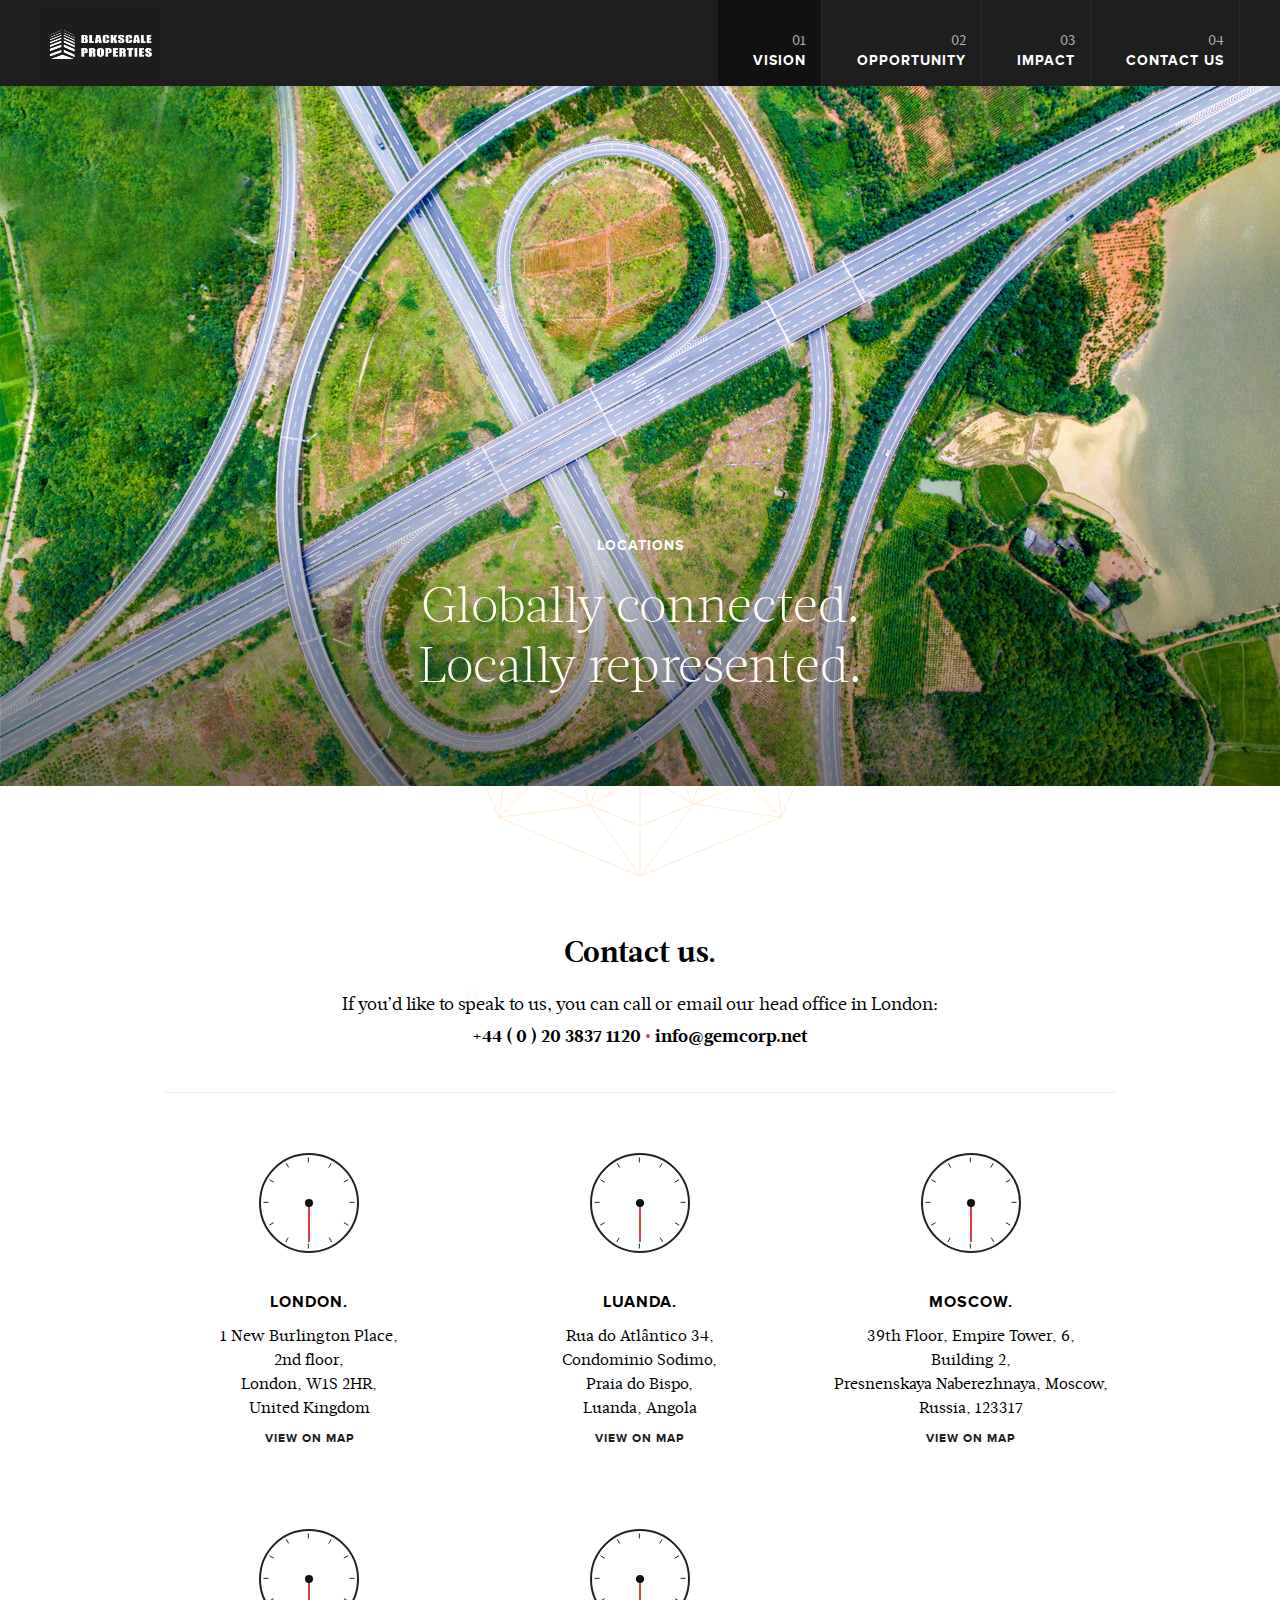
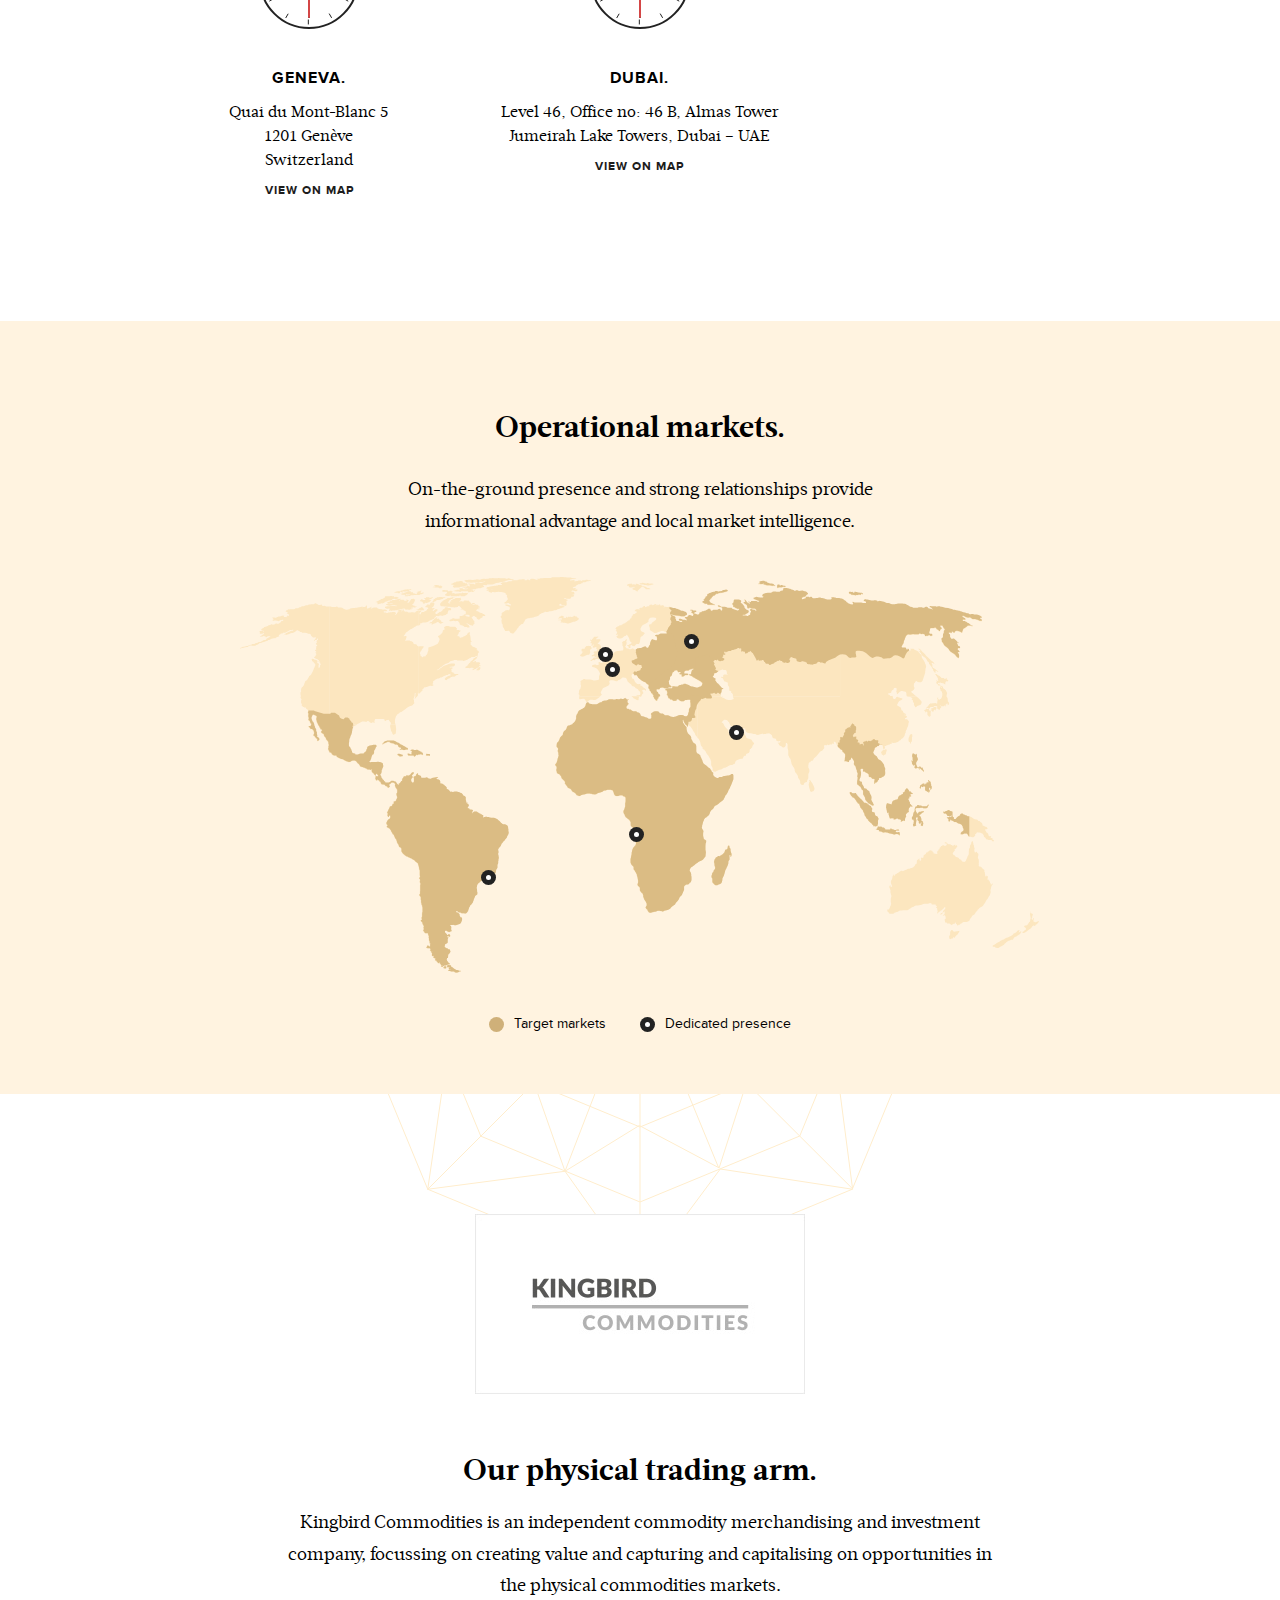
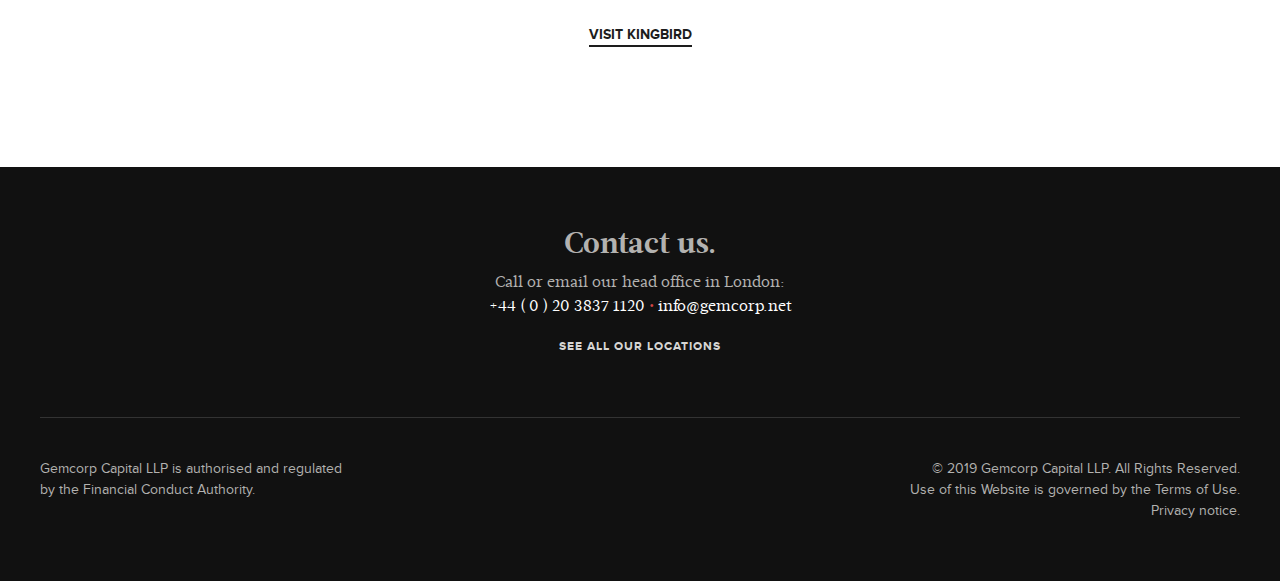
==== commit 199a3379: "first" ====
--- a/www.gemcorp.net/contacts.html
+++ b/www.gemcorp.net/contacts.html
@@ -27,34 +27,67 @@
 <body>
 <div class="page">
 
-    <header class="header-main">
+      <header class="header-main">
         <div class="header_content">
-            <div class="container container-header_inner">
-        
-                <div class="holder-header-branding">
-                    <a href="index.html" class="header_logo">
-                        <img src="theme/gemcorp/img/logoeb27.svg?1e8d839521" alt="" width="118" height="31">
-                    </a>
-                    <div id="holder-nav-toggle" class="holder-nav-toggle">
-                        <div class="mobile-toggle-bar"></div>
-                    </div>
-                </div>
-        
-                <div class="holder-header_nav">
-                    <nav class="header_nav" role="navigation" >
-                        <ul class="header_nav_list">
-    		<li class="header_nav_item"><a href="index.html" title="" class="header_nav_link"><span class="header_nav_page">Vision</span><span class="header_nav_count">01</span></a></li>        		<li class="header_nav_item"><a href="opportunity.html" title="" class="header_nav_link"><span class="header_nav_page">Opportunity</span><span class="header_nav_count">02</span></a></li>        		<li class="header_nav_item"><a href="team.html" title="" class="header_nav_link"><span class="header_nav_page">Team</span><span class="header_nav_count">03</span></a></li>        		<li class="header_nav_item"><a href="impact.html" title="" class="header_nav_link"><span class="header_nav_page">Impact</span><span class="header_nav_count">04</span></a></li>        		<li class="header_nav_item active"><a href="contacts.html" title="" class="header_nav_link"><span class="header_nav_page">Contacts</span><span class="header_nav_count">05</span></a></li>    </ul>
-                    </nav>
-                    <div class="mt-40 pb-40 hidden-md-up">
-                        <p class="color-grey text-center">Call or email our head office in London:</p>
-                        <p class="color-white text-center">+44 ( 0 ) 20 3837 1120
-                            <span class="color-red"> • </span>info&#x40;gemcorp.net</p>
-                    </div>
-                </div>
-        
-            </div>
-        </div>
-    </header>
+          <div class="container container-header_inner">
+            <div class="holder-header-branding">
+              <a href="index.html" class="header_logo">
+                <img
+                  src="theme/gemcorp/img/logo.png"
+                  alt=""
+                  width="118"
+                  height="31"
+                />
+              </a>
+              <div id="holder-nav-toggle" class="holder-nav-toggle">
+                <div class="mobile-toggle-bar"></div>
+              </div>
+            </div>
+
+            <div class="holder-header_nav">
+              <nav class="header_nav" role="navigation">
+                <ul class="header_nav_list">
+                  <li class="header_nav_item active">
+                    <a href="index.html" title="" class="header_nav_link"
+                      ><span class="header_nav_page">Vision</span
+                      ><span class="header_nav_count">01</span></a
+                    >
+                  </li>
+                  <li class="header_nav_item">
+                    <a href="opportunity.html" title="" class="header_nav_link"
+                      ><span class="header_nav_page">Opportunity</span
+                      ><span class="header_nav_count">02</span></a
+                    >
+                  </li>
+                  <li class="header_nav_item">
+                    <a href="impact.html" title="" class="header_nav_link"
+                      ><span class="header_nav_page">Impact</span
+                      ><span class="header_nav_count">03</span></a
+                    >
+                  </li>
+                 
+                  <li class="header_nav_item">
+                    <a href="contacts.html" title="" class="header_nav_link"
+                      ><span class="header_nav_page">Contact US</span
+                      ><span class="header_nav_count">04</span></a
+                    >
+                  </li>
+                </ul>
+              </nav>
+              <div class="mt-40 pb-40 hidden-md-up">
+                <p class="color-grey text-center">
+                  Call or email our head office in London:
+                </p>
+                <p class="color-white text-center">
+                  +44 ( 0 ) 20 3837 1120
+                  <span class="color-red"> • </span>info&#x40;gemcorp.net
+                </p>
+              </div>
+            </div>
+          </div>
+        </div>
+      </header>
+
 
     <div class="hero-image">
         <div class="hero_background" style="background-image:url( files/Contacts994f.jpg?78042be84b);"></div>
--- a/www.gemcorp.net/theme/gemcorp/css/style1dc7.css
+++ b/www.gemcorp.net/theme/gemcorp/css/style1dc7.css
@@ -1,6 +1,10560 @@
-@font-face{font-family:'acta';src:url("../fonts/gemcorp/acta-bold-webfont.html") format(" woff2 "),url("../fonts/gemcorp/acta-bold-webfont.woff") format("woff");font-weight:bold;font-style:normal}@font-face{font-family:'acta';src:url("../fonts/gemcorp/acta-book-webfont.html") format(" woff2 "),url("../fonts/gemcorp/acta-book-webfont.woff") format("woff");font-weight:normal;font-style:normal}@font-face{font-family:'acta-light';src:url("../fonts/gemcorp/acta-light-webfont.html") format(" woff2 "),url("../fonts/gemcorp/acta-light-webfont.woff") format("woff");font-weight:normal;font-style:normal}@font-face{font-family:'proxima-nova';src:url("../fonts/gemcorp/proximanova-regular-webfont.html") format(" woff2 "),url("../fonts/gemcorp/proximanova-regular-webfont.woff") format("woff");font-weight:normal;font-style:normal}@font-face{font-family:'proxima-nova';src:url("../fonts/gemcorp/proximanova-bold-webfont.html") format(" woff2 "),url("../fonts/gemcorp/proximanova-bold-webfont.woff") format("woff");font-weight:bold;font-style:normal}@font-face{font-family:'acta';src:url("../fonts/gemcorp/acta-bold-webfont.html") format(" woff2 "),url("../fonts/gemcorp/acta-bold-webfont.woff") format("woff");font-weight:bold;font-style:normal}@font-face{font-family:'acta';src:url("../fonts/gemcorp/acta-book-webfont.html") format(" woff2 "),url("../fonts/gemcorp/acta-book-webfont.woff") format("woff");font-weight:normal;font-style:normal}@font-face{font-family:'acta-light';src:url("../fonts/gemcorp/acta-light-webfont.html") format(" woff2 "),url("../fonts/gemcorp/acta-light-webfont.woff") format("woff");font-weight:normal;font-style:normal}@font-face{font-family:'proxima-nova';src:url("../fonts/gemcorp/proximanova-regular-webfont.html") format(" woff2 "),url("../fonts/gemcorp/proximanova-regular-webfont.woff") format("woff");font-weight:normal;font-style:normal}@font-face{font-family:'proxima-nova';src:url("../fonts/gemcorp/proximanova-bold-webfont.html") format(" woff2 "),url("../fonts/gemcorp/proximanova-bold-webfont.woff") format("woff");font-weight:bold;font-style:normal}@font-face{font-family:'acta';src:url("../fonts/gemcorp/acta-bold-webfont.html") format(" woff2 "),url("../fonts/gemcorp/acta-bold-webfont.woff") format("woff");font-weight:bold;font-style:normal}@font-face{font-family:'acta';src:url("../fonts/gemcorp/acta-book-webfont.html") format(" woff2 "),url("../fonts/gemcorp/acta-book-webfont.woff") format("woff");font-weight:normal;font-style:normal}@font-face{font-family:'acta-light';src:url("../fonts/gemcorp/acta-light-webfont.html") format(" woff2 "),url("../fonts/gemcorp/acta-light-webfont.woff") format("woff");font-weight:normal;font-style:normal}@font-face{font-family:'proxima-nova';src:url("../fonts/gemcorp/proximanova-regular-webfont.html") format(" woff2 "),url("../fonts/gemcorp/proximanova-regular-webfont.woff") format("woff");font-weight:normal;font-style:normal}@font-face{font-family:'proxima-nova';src:url("../fonts/gemcorp/proximanova-bold-webfont.html") format(" woff2 "),url("../fonts/gemcorp/proximanova-bold-webfont.woff") format("woff");font-weight:bold;font-style:normal}html,body,div,span,object,iframe,h1,h2,h3,h4,h5,h6,p,blockquote,pre,a,em,img,q,s,samp,small,strike,strong,b,u,i,center,dl,dt,dd,ol,ul,li,fieldset,form,label,legend,table,caption,tbody,tfoot,thead,tr,th,td,article,aside,canvas,details,embed,figure,figcaption,footer,header,menu,nav,section,mark,audio,video{margin:0;padding:0;border:0;font-size:100%;font:inherit;vertical-align:baseline}article,aside,details,figcaption,figure,footer,header,menu,nav,section{display:block}audio,canvas,progress,video{display:inline-block;vertical-align:baseline}body{line-height:1.5}ol,ul{list-style:none}img{border:0}svg:not(:root){overflow:hidden}button,input,optgroup,select,textarea{color:inherit;font:inherit;margin:0}button,select{text-transform:none}button,input[type="button"],input[type="reset"],input[type="submit"]{-webkit-appearance:button;cursor:pointer}button[disabled],input[disabled]{cursor:default}input[type="checkbox"],input[type="radio"]{-webkit-box-sizing:border-box;box-sizing:border-box;padding:0}textarea{overflow:auto}blockquote,q{quotes:none}blockquote:before,blockquote:after,q:before,q:after{content:'';content:none}table{border-collapse:collapse;border-spacing:0}@font-face{font-family:'font-awesome';src:url(../fonts/font-awesome/font-awesome_customa572.html?10789488);src:url(../fonts/font-awesome/font-awesome_customa572.html?10789488#iefix) format("embedded-opentype"),url(../fonts/font-awesome/font-awesome_customa572-2.html?10789488) format("woff2"),url(../fonts/font-awesome/font-awesome_customa572-3.html?10789488) format("woff"),url(../fonts/font-awesome/font-awesome_customa572-4.html?10789488) format("truetype"),url(../fonts/font-awesome/font-awesome_customa572-5.html?10789488#font-awesome_custom) format("svg");font-weight:normal;font-style:normal}[class^="icon-"]:before,[class*=" icon-"]:before{font-family:"font-awesome";font-style:normal;font-weight:normal;speak:none;display:inline-block;text-decoration:inherit;width:1em;margin-right:.2em;text-align:center;font-variant:normal;text-transform:none;line-height:1em;margin-left:.2em;-webkit-font-smoothing:antialiased;-moz-osx-font-smoothing:grayscale}.icon-mail:before{content:'\e800'}.icon-heart:before{content:'\e801'}.icon-heart-empty:before{content:'\e802'}.icon-phone:before{content:'\e803'}.icon-calendar:before{content:'\e804'}.icon-volume-down:before{content:'\e805'}.icon-volume-up:before{content:'\e806'}.icon-volume-off:before{content:'\e807'}.icon-phone-squared:before{content:'\f098'}.icon-twitter:before{content:'\f099'}.icon-facebook:before{content:'\f09a'}.icon-rss:before{content:'\f09e'}.icon-pinterest-circled:before{content:'\f0d2'}.icon-pinterest-squared:before{content:'\f0d3'}.icon-gplus-squared:before{content:'\f0d4'}.icon-gplus:before{content:'\f0d5'}.icon-mail-alt:before{content:'\f0e0'}.icon-linkedin:before{content:'\f0e1'}.icon-github:before{content:'\f113'}.icon-rss-squared:before{content:'\f143'}.icon-youtube-squared:before{content:'\f166'}.icon-youtube:before{content:'\f167'}.icon-youtube-play:before{content:'\f16a'}.icon-dropbox:before{content:'\f16b'}.icon-instagram:before{content:'\f16d'}.icon-flickr:before{content:'\f16e'}.icon-tumblr:before{content:'\f173'}.icon-tumblr-squared:before{content:'\f174'}.icon-apple:before{content:'\f179'}.icon-dribbble:before{content:'\f17d'}.icon-skype:before{content:'\f17e'}.icon-foursquare:before{content:'\f180'}.icon-mail-squared:before{content:'\f199'}.icon-google:before{content:'\f1a0'}.icon-digg:before{content:'\f1a6'}.icon-behance:before{content:'\f1b4'}.icon-behance-squared:before{content:'\f1b5'}.icon-jsfiddle:before{content:'\f1cc'}.icon-git-squared:before{content:'\f1d2'}.icon-git:before{content:'\f1d3'}.icon-share:before{content:'\f1e0'}.icon-lastfm:before{content:'\f202'}.icon-lastfm-squared:before{content:'\f203'}.icon-facebook-official:before{content:'\f230'}.icon-pinterest:before{content:'\f231'}.icon-tripadvisor:before{content:'\f262'}.icon-snapchat:before{content:'\f2ab'}.icon-snapchat-ghost:before{content:'\f2ac'}.icon-snapchat-square:before{content:'\f2ad'}.icon-twitter-squared:before{content:'\f304'}.icon-facebook-squared:before{content:'\f308'}.icon-linkedin-squared:before{content:'\f30c'}body,html{font-family:"acta",serif;text-rendering:optimizeLegibility !important;-webkit-font-smoothing:antialiased !important;text-shadow:1px 1px 1px rgba(0,0,0,0.004)}html{-ms-overflow-style:scrollbar;-webkit-box-sizing:border-box;box-sizing:border-box;-ms-text-size-adjust:100%;-webkit-text-size-adjust:100%}html *,html *::before,html *::after{-webkit-box-sizing:inherit;box-sizing:inherit}body{-webkit-overflow-scrolling:touch}body.js-no-scroll{overflow:hidden;-webkit-overflow-scrolling:auto}h1,.h1,h2,.h2,h3,.h3,h4,h5,h6{margin-top:0}h2,.h2{font-family:"acta",serif;font-weight:bold;font-size:30px;line-height:1.1}h4,.h4{font-family:"proxima-nova",sans-serif;font-weight:bold;text-transform:uppercase;font-size:16px;margin-bottom:20px;letter-spacing:1px}p{margin-top:0}.lead{font-size:18px;line-height:1.75em}.lead-head{font-size:50px;font-family:"acta",serif;font-weight:bold}a{text-decoration:none;background-color:transparent;color:inherit}a:active,a:hover{outline:none}a:focus{outline:thin dotted;outline:5px auto -webkit-focus-ring-color;outline-offset:2px}hr{display:block;width:100%;height:1px;border:0;background-color:#333333}hr.hr-light{background-color:#EEEEEE}img{border:0;vertical-align:middle;max-width:100%;height:auto}.image-center{display:block;margin:0 auto}strong,.strong,b{font-weight:bold}.fade{opacity:0;-webkit-transition:opacity .15s linear;transition:opacity .15s linear}.fade.show{opacity:1}.text-left{text-align:left !important}.text-right{text-align:right !important}.text-center{text-align:center !important}.font-acta{font-family:"acta",serif}.font-acta-light{font-family:"acta-light",serif}.font-proxima-nova{font-family:"proxima-nova",sans-serif}.nowrap{white-space:nowrap}.color-white{color:#fff}.bg-white{background-color:#fff}.color-black{color:#111}.bg-black{background-color:#111}.color-red{color:#D44646}.bg-red{background-color:#D44646}.color-grey{color:#B3B2B0}.bg-grey{background-color:#B3B2B0}.color-yellow{color:#FFF3E0}.bg-yellow{background-color:#FFF3E0}.mt-0{margin-top:0px}.mb-0{margin-bottom:0px}.pt-0{padding-top:0px}.pb-0{padding-bottom:0px}.mt-5{margin-top:5px}.mb-5{margin-bottom:5px}.pt-5{padding-top:5px}.pb-5{padding-bottom:5px}.mt-10{margin-top:10px}.mb-10{margin-bottom:10px}.pt-10{padding-top:10px}.pb-10{padding-bottom:10px}.mt-15{margin-top:15px}.mb-15{margin-bottom:15px}.pt-15{padding-top:15px}.pb-15{padding-bottom:15px}.mt-20{margin-top:20px}.mb-20{margin-bottom:20px}.pt-20{padding-top:20px}.pb-20{padding-bottom:20px}.mt-30{margin-top:30px}.mb-30{margin-bottom:30px}.pt-30{padding-top:30px}.pb-30{padding-bottom:30px}.mt-40{margin-top:40px}.mb-40{margin-bottom:40px}.pt-40{padding-top:40px}.pb-40{padding-bottom:40px}.mt-50{margin-top:50px}.mb-50{margin-bottom:50px}.pt-50{padding-top:50px}.pb-50{padding-bottom:50px}.mt-60{margin-top:60px}.mb-60{margin-bottom:60px}.pt-60{padding-top:60px}.pb-60{padding-bottom:60px}.mt-90{margin-top:90px}.mb-90{margin-bottom:90px}.pt-90{padding-top:90px}.pb-90{padding-bottom:90px}.mt-100{margin-top:100px}.mb-100{margin-bottom:100px}.pt-100{padding-top:100px}.pb-100{padding-bottom:100px}.mt-120{margin-top:120px}.mb-120{margin-bottom:120px}.pt-120{padding-top:120px}.pb-120{padding-bottom:120px}.clearfix:before,.clearfix:after{content:" ";display:table}.clearfix:after{clear:both}.container{position:relative;width:100%;max-width:1240px;margin-left:auto;margin-right:auto;padding-right:20px;padding-left:20px}.center-sm{width:100%;max-width:540px;margin-left:auto;margin-right:auto}.container-sm{position:relative;width:100%;max-width:540px;margin-left:auto;margin-right:auto;padding-right:20px;padding-left:20px}.center-md{width:100%;max-width:770px;margin-left:auto;margin-right:auto}.container-md{position:relative;width:100%;max-width:770px;margin-left:auto;margin-right:auto;padding-right:20px;padding-left:20px}.center-lg{width:100%;max-width:992px;margin-left:auto;margin-right:auto}.container-lg{position:relative;width:100%;max-width:992px;margin-left:auto;margin-right:auto;padding-right:20px;padding-left:20px}.center-xl{width:100%;max-width:1240px;margin-left:auto;margin-right:auto}.container-xl{position:relative;width:100%;max-width:1240px;margin-left:auto;margin-right:auto;padding-right:20px;padding-left:20px}.row{display:-webkit-box;display:-ms-flexbox;display:flex;-ms-flex-wrap:wrap;flex-wrap:wrap;margin-right:-20px;margin-left:-20px}.no-gutters{margin-right:0;margin-left:0}.no-gutters>.col,.no-gutters>[class*="col-"]{padding-right:0;padding-left:0}.col-1{position:relative;width:100%;min-height:1px;padding-right:20px;padding-left:20px}.col-2{position:relative;width:100%;min-height:1px;padding-right:20px;padding-left:20px}.col-3{position:relative;width:100%;min-height:1px;padding-right:20px;padding-left:20px}.col-4{position:relative;width:100%;min-height:1px;padding-right:20px;padding-left:20px}.col-5{position:relative;width:100%;min-height:1px;padding-right:20px;padding-left:20px}.col-6{position:relative;width:100%;min-height:1px;padding-right:20px;padding-left:20px}.col-7{position:relative;width:100%;min-height:1px;padding-right:20px;padding-left:20px}.col-8{position:relative;width:100%;min-height:1px;padding-right:20px;padding-left:20px}.col-9{position:relative;width:100%;min-height:1px;padding-right:20px;padding-left:20px}.col-10{position:relative;width:100%;min-height:1px;padding-right:20px;padding-left:20px}.col-11{position:relative;width:100%;min-height:1px;padding-right:20px;padding-left:20px}.col-12{position:relative;width:100%;min-height:1px;padding-right:20px;padding-left:20px}.col{position:relative;width:100%;min-height:1px;padding-right:20px;padding-left:20px}col{-ms-flex-preferred-size:0;flex-basis:0;-webkit-box-flex:1;-ms-flex-positive:1;flex-grow:1;max-width:100%}.col-auto{-webkit-box-flex:0;-ms-flex:0 0 auto;flex:0 0 auto;width:auto}.col-1{-webkit-box-flex:0;-ms-flex:0 0 8.3333333333%;flex:0 0 8.3333333333%;max-width:8.3333333333%}.col-2{-webkit-box-flex:0;-ms-flex:0 0 16.6666666667%;flex:0 0 16.6666666667%;max-width:16.6666666667%}.col-3{-webkit-box-flex:0;-ms-flex:0 0 25%;flex:0 0 25%;max-width:25%}.col-4{-webkit-box-flex:0;-ms-flex:0 0 33.3333333333%;flex:0 0 33.3333333333%;max-width:33.3333333333%}.col-5{-webkit-box-flex:0;-ms-flex:0 0 41.6666666667%;flex:0 0 41.6666666667%;max-width:41.6666666667%}.col-6{-webkit-box-flex:0;-ms-flex:0 0 50%;flex:0 0 50%;max-width:50%}.col-7{-webkit-box-flex:0;-ms-flex:0 0 58.3333333333%;flex:0 0 58.3333333333%;max-width:58.3333333333%}.col-8{-webkit-box-flex:0;-ms-flex:0 0 66.6666666667%;flex:0 0 66.6666666667%;max-width:66.6666666667%}.col-9{-webkit-box-flex:0;-ms-flex:0 0 75%;flex:0 0 75%;max-width:75%}.col-10{-webkit-box-flex:0;-ms-flex:0 0 83.3333333333%;flex:0 0 83.3333333333%;max-width:83.3333333333%}.col-11{-webkit-box-flex:0;-ms-flex:0 0 91.6666666667%;flex:0 0 91.6666666667%;max-width:91.6666666667%}.col-12{-webkit-box-flex:0;-ms-flex:0 0 100%;flex:0 0 100%;max-width:100%}.pull-0{right:auto}.pull-1{right:8.3333333333%}.pull-2{right:16.6666666667%}.pull-3{right:25%}.pull-4{right:33.3333333333%}.pull-5{right:41.6666666667%}.pull-6{right:50%}.pull-7{right:58.3333333333%}.pull-8{right:66.6666666667%}.pull-9{right:75%}.pull-10{right:83.3333333333%}.pull-11{right:91.6666666667%}.pull-12{right:100%}.push-0{left:auto}.push-1{left:8.3333333333%}.push-2{left:16.6666666667%}.push-3{left:25%}.push-4{left:33.3333333333%}.push-5{left:41.6666666667%}.push-6{left:50%}.push-7{left:58.3333333333%}.push-8{left:66.6666666667%}.push-9{left:75%}.push-10{left:83.3333333333%}.push-11{left:91.6666666667%}.push-12{left:100%}.offset-1{margin-left:8.3333333333%}.offset-2{margin-left:16.6666666667%}.offset-3{margin-left:25%}.offset-4{margin-left:33.3333333333%}.offset-5{margin-left:41.6666666667%}.offset-6{margin-left:50%}.offset-7{margin-left:58.3333333333%}.offset-8{margin-left:66.6666666667%}.offset-9{margin-left:75%}.offset-10{margin-left:83.3333333333%}.offset-11{margin-left:91.6666666667%}.header-main{position:relative;background-color:rgba(29,29,29,0.95)}.header_content{position:relative;z-index:100;background-color:rgba(29,29,29,0.95)}.container-header_inner{display:-webkit-box;display:-ms-flexbox;display:flex;-webkit-box-align:end;-ms-flex-align:end;align-items:flex-end;-webkit-box-pack:justify;-ms-flex-pack:justify;justify-content:space-between}.header_logo{display:inline-block;padding-bottom:20px;-ms-flex-negative:0;flex-shrink:0}.header_nav_list{list-style:none;display:-webkit-box;display:-ms-flexbox;display:flex}.header_nav_item{display:inline-block;font-size:14px;text-transform:uppercase;-webkit-transition:all .3s;transition:all .3s;border-left:1px solid rgba(255,255,255,0.05)}.header_nav_item:last-child{border-right:1px solid rgba(255,255,255,0.05)}.header_nav_item.active{background-color:#111}.header_nav_item:hover,.header_nav_item:focus{outline:none;background-color:#111}.header_nav_link{display:inline-block;position:relative;padding:50px 15px 15px 35px}.header_nav_page{display:inline-block;color:#fff;font-family:"proxima-nova",sans-serif;font-weight:bold;letter-spacing:1px}.header_nav_count{display:inline-block;font-family:"acta",serif;color:#B3B2B0;position:absolute;right:15px;top:30px}.holder-nav-toggle{display:none}.main{overflow-x:hidden}.footer-main{background-color:#111;color:#fff;padding-top:60px;padding-bottom:60px}.footer_cr{font-family:"proxima-nova",sans-serif;font-size:14px;color:#B3B2B0}.js-no-scroll{overflow:hidden}.js-hidden{display:none !important}.link-ib{display:inline-block;font-family:"proxima-nova",sans-serif;text-transform:uppercase;font-weight:bold;font-size:12px;color:#D6D5D3;-webkit-transition:all .4s;transition:all .4s;letter-spacing:1px}.link-ib.ib-dark{color:#1D1D1D}.link-ib.ib-dark:hover{color:#000}.link-ib:hover{color:#bdbcb9}.link-bb{display:inline-block;font-family:"proxima-nova",sans-serif;text-transform:uppercase;font-weight:bold;font-size:14px;color:#1D1D1D;-webkit-transition:all .4s;transition:all .4s;border-bottom:2px solid #1D1D1D}.link-bb:hover{color:#000}.toggle a{display:inline-block;font-family:"proxima-nova",sans-serif;text-transform:uppercase;font-weight:bold;font-size:14px;color:#1D1D1D;-webkit-transition:all .4s;transition:all .4s}.hero-image{position:relative}.hero_background{min-height:700px;width:100%;height:100%;z-index:0;background-repeat:no-repeat;background-position:0 50%;background-size:cover}.hero_content{position:relative;width:100%;max-width:860px;margin-left:auto;margin-right:auto;padding-right:20px;padding-left:20px;text-align:center;position:absolute;bottom:90px;left:50%;-webkit-transform:translateX(-50%);transform:translateX(-50%)}.hero_subtitle{font-family:"proxima-nova",sans-serif;font-weight:bold;font-size:14px;text-transform:uppercase;color:#fff;margin-bottom:20px;letter-spacing:1px}.hero_title{color:#fffaf0;font-size:50px;font-family:"acta-light",serif;line-height:1.2}.hero-slider{position:relative;overflow:hidden}.hero-slides{position:relative}.hero-slider-arrow{position:absolute;top:50%;cursor:pointer;padding:20px;margin-top:-40px;-webkit-transition:all .3s;transition:all .3s}.hero-slider-arrow.arrow-prev{left:7%}.hero-slider-arrow.arrow-next{right:7%}.hero-slider-arrow.hidden{opacity:0;visibility:hidden}.hero-bullets{position:absolute;z-index:1;bottom:30px;width:100%;text-align:center}.hero-bullet{position:relative;display:inline-block;width:50px;height:20px;cursor:pointer;margin-right:10px}.hero-bullet:last-child{margin-right:0}.hero-bullet:before{content:'';position:absolute;top:9px;left:0;width:0;height:2px;background-color:#fff;z-index:1;-webkit-transition:all 0s;transition:all 0s}.hero-bullet:after{content:'';position:absolute;top:9px;left:0;width:100%;height:2px;background-color:#B3B2B0;-webkit-transition:all .3s;transition:all .3s}.hero-bullet.active:before{width:100%;-webkit-transition:all 5s;transition:all 5s;-webkit-transition-timing-function:cubic-bezier(0.42, 0, 0.58, 1);transition-timing-function:cubic-bezier(0.42, 0, 0.58, 1)}.js-no-autoplay .hero-bullet.active:before{-webkit-transition:all 0s !important;transition:all 0s !important}.decoration-top{position:relative;width:100%;max-width:500px;margin-left:auto;margin-right:auto;padding-right:20px;padding-left:20px;overflow:hidden;height:90px;background-image:url(../img/decoration-desktop.svg);background-repeat:no-repeat;background-position:50% 100%;margin-bottom:30px}.decoration-top-large{background-image:url(../img/decoration-large-top.svg);background-repeat:no-repeat;background-position:center -50px;background-size:546px 230px}.col-card{text-align:center;margin-bottom:90px}.col-card img,.col-card svg{margin-bottom:40px}.col-card h4,.col-card p{width:100%;max-width:90%;margin-left:auto;margin-right:auto}.col-investment-strategy{margin-bottom:60px}.row-chess{padding-top:40px;margin-bottom:40px;border-top:1px solid #EEEEEE}.chess-image{overflow:visible;-ms-flex-item-align:start;align-self:flex-start}.chess-image:after{content:'';display:block;position:absolute;top:0;left:-30px;width:100%;height:100%;z-index:-1;background-image:url(../img/decoration-chess-card.svg);background-repeat:no-repeat;background-position:0 50%}.chess-dec{position:absolute;left:20px;bottom:0;width:100px;height:10px;background-color:#FFF3E0;z-index:-1}.chess-dec.chess-dec-right{left:auto;right:20px}.chess-image-last{-webkit-box-ordinal-group:3;-ms-flex-order:2;order:2}.chess-image-last:after{left:auto;right:-30px;background-position:center right}.js-has-mobile-slider{position:relative}.mobile-slider-arrow{width:20px;height:30px;position:absolute;top:20px;cursor:pointer;background-size:13px 23px;background-repeat:no-repeat;z-index:1}.mobile-slider-arrow.arrow-left{left:0;background-image:url(../img/arrow-small-left.svg);background-position:left center}.mobile-slider-arrow.arrow-right{right:0;background-image:url(../img/arrow-small-right.svg);background-position:right center}.mobile-slider-dots{text-align:center}.mobile-slider-dot{display:inline-block;width:20px;height:2px;background-color:rgba(179,178,176,0.7);margin-right:10px;-webkit-transition:background-color .3s;transition:background-color .3s}.mobile-slider-dot:last-child{margin-right:0}.mobile-slider-dot.active{background-color:#B3B2B0}.team-position{font-size:12px;font-family:"proxima-nova",sans-serif;text-transform:uppercase;letter-spacing:1px}@-webkit-keyframes animate-hand-00{from{-webkit-transform:rotate(-180deg);transform:rotate(-180deg)}to{-webkit-transform:rotate(178deg);transform:rotate(178deg)}}@keyframes animate-hand-00{from{-webkit-transform:rotate(-180deg);transform:rotate(-180deg)}to{-webkit-transform:rotate(178deg);transform:rotate(178deg)}}@-webkit-keyframes animate-hour-hand-00{from{-webkit-transform:rotate(-180deg);transform:rotate(-180deg)}to{-webkit-transform:rotate(178deg);transform:rotate(178deg)}}@keyframes animate-hour-hand-00{from{-webkit-transform:rotate(-180deg);transform:rotate(-180deg)}to{-webkit-transform:rotate(178deg);transform:rotate(178deg)}}.sh-00{-webkit-animation:animate-hand-00 60s linear infinite;animation:animate-hand-00 60s linear infinite}.mh-00{-webkit-animation:animate-hand-00 3600s linear infinite;animation:animate-hand-00 3600s linear infinite}.hh-00{-webkit-animation:animate-hour-hand-00 86400s linear infinite;animation:animate-hour-hand-00 86400s linear infinite}@-webkit-keyframes animate-hand-01{from{-webkit-transform:rotate(-174deg);transform:rotate(-174deg)}to{-webkit-transform:rotate(186deg);transform:rotate(186deg)}}@keyframes animate-hand-01{from{-webkit-transform:rotate(-174deg);transform:rotate(-174deg)}to{-webkit-transform:rotate(186deg);transform:rotate(186deg)}}@-webkit-keyframes animate-hour-hand-01{from{-webkit-transform:rotate(-150deg);transform:rotate(-150deg)}to{-webkit-transform:rotate(205deg);transform:rotate(205deg)}}@keyframes animate-hour-hand-01{from{-webkit-transform:rotate(-150deg);transform:rotate(-150deg)}to{-webkit-transform:rotate(205deg);transform:rotate(205deg)}}.sh-01{-webkit-animation:animate-hand-01 60s linear infinite;animation:animate-hand-01 60s linear infinite}.mh-01{-webkit-animation:animate-hand-01 3600s linear infinite;animation:animate-hand-01 3600s linear infinite}.hh-01{-webkit-animation:animate-hour-hand-01 86400s linear infinite;animation:animate-hour-hand-01 86400s linear infinite}@-webkit-keyframes animate-hand-02{from{-webkit-transform:rotate(-168deg);transform:rotate(-168deg)}to{-webkit-transform:rotate(192deg);transform:rotate(192deg)}}@keyframes animate-hand-02{from{-webkit-transform:rotate(-168deg);transform:rotate(-168deg)}to{-webkit-transform:rotate(192deg);transform:rotate(192deg)}}@-webkit-keyframes animate-hour-hand-02{from{-webkit-transform:rotate(-120deg);transform:rotate(-120deg)}to{-webkit-transform:rotate(235deg);transform:rotate(235deg)}}@keyframes animate-hour-hand-02{from{-webkit-transform:rotate(-120deg);transform:rotate(-120deg)}to{-webkit-transform:rotate(235deg);transform:rotate(235deg)}}.sh-02{-webkit-animation:animate-hand-02 60s linear infinite;animation:animate-hand-02 60s linear infinite}.mh-02{-webkit-animation:animate-hand-02 3600s linear infinite;animation:animate-hand-02 3600s linear infinite}.hh-02{-webkit-animation:animate-hour-hand-02 86400s linear infinite;animation:animate-hour-hand-02 86400s linear infinite}@-webkit-keyframes animate-hand-03{from{-webkit-transform:rotate(-162deg);transform:rotate(-162deg)}to{-webkit-transform:rotate(198deg);transform:rotate(198deg)}}@keyframes animate-hand-03{from{-webkit-transform:rotate(-162deg);transform:rotate(-162deg)}to{-webkit-transform:rotate(198deg);transform:rotate(198deg)}}@-webkit-keyframes animate-hour-hand-03{from{-webkit-transform:rotate(-90deg);transform:rotate(-90deg)}to{-webkit-transform:rotate(268deg);transform:rotate(268deg)}}@keyframes animate-hour-hand-03{from{-webkit-transform:rotate(-90deg);transform:rotate(-90deg)}to{-webkit-transform:rotate(268deg);transform:rotate(268deg)}}.sh-03{-webkit-animation:animate-hand-03 60s linear infinite;animation:animate-hand-03 60s linear infinite}.mh-03{-webkit-animation:animate-hand-03 3600s linear infinite;animation:animate-hand-03 3600s linear infinite}.hh-03{-webkit-animation:animate-hour-hand-03 86400s linear infinite;animation:animate-hour-hand-03 86400s linear infinite}@-webkit-keyframes animate-hand-04{from{-webkit-transform:rotate(-156deg);transform:rotate(-156deg)}to{-webkit-transform:rotate(22deg);transform:rotate(22deg)}}@keyframes animate-hand-04{from{-webkit-transform:rotate(-156deg);transform:rotate(-156deg)}to{-webkit-transform:rotate(22deg);transform:rotate(22deg)}}@-webkit-keyframes animate-hour-hand-04{from{-webkit-transform:rotate(-60deg);transform:rotate(-60deg)}to{-webkit-transform:rotate(298deg);transform:rotate(298deg)}}@keyframes animate-hour-hand-04{from{-webkit-transform:rotate(-60deg);transform:rotate(-60deg)}to{-webkit-transform:rotate(298deg);transform:rotate(298deg)}}.sh-04{-webkit-animation:animate-hand-04 60s linear infinite;animation:animate-hand-04 60s linear infinite}.mh-04{-webkit-animation:animate-hand-04 3600s linear infinite;animation:animate-hand-04 3600s linear infinite}.hh-04{-webkit-animation:animate-hour-hand-04 86400s linear infinite;animation:animate-hour-hand-04 86400s linear infinite}@-webkit-keyframes animate-hand-05{from{-webkit-transform:rotate(-150deg);transform:rotate(-150deg)}to{-webkit-transform:rotate(205deg);transform:rotate(205deg)}}@keyframes animate-hand-05{from{-webkit-transform:rotate(-150deg);transform:rotate(-150deg)}to{-webkit-transform:rotate(205deg);transform:rotate(205deg)}}@-webkit-keyframes animate-hour-hand-05{from{-webkit-transform:rotate(-30deg);transform:rotate(-30deg)}to{-webkit-transform:rotate(328deg);transform:rotate(328deg)}}@keyframes animate-hour-hand-05{from{-webkit-transform:rotate(-30deg);transform:rotate(-30deg)}to{-webkit-transform:rotate(328deg);transform:rotate(328deg)}}.sh-05{-webkit-animation:animate-hand-05 60s linear infinite;animation:animate-hand-05 60s linear infinite}.mh-05{-webkit-animation:animate-hand-05 3600s linear infinite;animation:animate-hand-05 3600s linear infinite}.hh-05{-webkit-animation:animate-hour-hand-05 86400s linear infinite;animation:animate-hour-hand-05 86400s linear infinite}@-webkit-keyframes animate-hand-06{from{-webkit-transform:rotate(-144deg);transform:rotate(-144deg)}to{-webkit-transform:rotate(216deg);transform:rotate(216deg)}}@keyframes animate-hand-06{from{-webkit-transform:rotate(-144deg);transform:rotate(-144deg)}to{-webkit-transform:rotate(216deg);transform:rotate(216deg)}}@-webkit-keyframes animate-hour-hand-06{from{-webkit-transform:rotate(0deg);transform:rotate(0deg)}to{-webkit-transform:rotate(358deg);transform:rotate(358deg)}}@keyframes animate-hour-hand-06{from{-webkit-transform:rotate(0deg);transform:rotate(0deg)}to{-webkit-transform:rotate(358deg);transform:rotate(358deg)}}.sh-06{-webkit-animation:animate-hand-06 60s linear infinite;animation:animate-hand-06 60s linear infinite}.mh-06{-webkit-animation:animate-hand-06 3600s linear infinite;animation:animate-hand-06 3600s linear infinite}.hh-06{-webkit-animation:animate-hour-hand-06 86400s linear infinite;animation:animate-hour-hand-06 86400s linear infinite}@-webkit-keyframes animate-hand-07{from{-webkit-transform:rotate(-138deg);transform:rotate(-138deg)}to{-webkit-transform:rotate(222deg);transform:rotate(222deg)}}@keyframes animate-hand-07{from{-webkit-transform:rotate(-138deg);transform:rotate(-138deg)}to{-webkit-transform:rotate(222deg);transform:rotate(222deg)}}@-webkit-keyframes animate-hour-hand-07{from{-webkit-transform:rotate(28deg);transform:rotate(28deg)}to{-webkit-transform:rotate(390deg);transform:rotate(390deg)}}@keyframes animate-hour-hand-07{from{-webkit-transform:rotate(28deg);transform:rotate(28deg)}to{-webkit-transform:rotate(390deg);transform:rotate(390deg)}}.sh-07{-webkit-animation:animate-hand-07 60s linear infinite;animation:animate-hand-07 60s linear infinite}.mh-07{-webkit-animation:animate-hand-07 3600s linear infinite;animation:animate-hand-07 3600s linear infinite}.hh-07{-webkit-animation:animate-hour-hand-07 86400s linear infinite;animation:animate-hour-hand-07 86400s linear infinite}@-webkit-keyframes animate-hand-08{from{-webkit-transform:rotate(-132deg);transform:rotate(-132deg)}to{-webkit-transform:rotate(228deg);transform:rotate(228deg)}}@keyframes animate-hand-08{from{-webkit-transform:rotate(-132deg);transform:rotate(-132deg)}to{-webkit-transform:rotate(228deg);transform:rotate(228deg)}}@-webkit-keyframes animate-hour-hand-08{from{-webkit-transform:rotate(58deg);transform:rotate(58deg)}to{-webkit-transform:rotate(420deg);transform:rotate(420deg)}}@keyframes animate-hour-hand-08{from{-webkit-transform:rotate(58deg);transform:rotate(58deg)}to{-webkit-transform:rotate(420deg);transform:rotate(420deg)}}.sh-08{-webkit-animation:animate-hand-08 60s linear infinite;animation:animate-hand-08 60s linear infinite}.mh-08{-webkit-animation:animate-hand-08 3600s linear infinite;animation:animate-hand-08 3600s linear infinite}.hh-08{-webkit-animation:animate-hour-hand-08 86400s linear infinite;animation:animate-hour-hand-08 86400s linear infinite}@-webkit-keyframes animate-hand-09{from{-webkit-transform:rotate(-126deg);transform:rotate(-126deg)}to{-webkit-transform:rotate(234deg);transform:rotate(234deg)}}@keyframes animate-hand-09{from{-webkit-transform:rotate(-126deg);transform:rotate(-126deg)}to{-webkit-transform:rotate(234deg);transform:rotate(234deg)}}@-webkit-keyframes animate-hour-hand-09{from{-webkit-transform:rotate(90deg);transform:rotate(90deg)}to{-webkit-transform:rotate(450deg);transform:rotate(450deg)}}@keyframes animate-hour-hand-09{from{-webkit-transform:rotate(90deg);transform:rotate(90deg)}to{-webkit-transform:rotate(450deg);transform:rotate(450deg)}}.sh-09{-webkit-animation:animate-hand-09 60s linear infinite;animation:animate-hand-09 60s linear infinite}.mh-09{-webkit-animation:animate-hand-09 3600s linear infinite;animation:animate-hand-09 3600s linear infinite}.hh-09{-webkit-animation:animate-hour-hand-09 86400s linear infinite;animation:animate-hour-hand-09 86400s linear infinite}@-webkit-keyframes animate-hand-10{from{-webkit-transform:rotate(-120deg);transform:rotate(-120deg)}to{-webkit-transform:rotate(235deg);transform:rotate(235deg)}}@keyframes animate-hand-10{from{-webkit-transform:rotate(-120deg);transform:rotate(-120deg)}to{-webkit-transform:rotate(235deg);transform:rotate(235deg)}}@-webkit-keyframes animate-hour-hand-10{from{-webkit-transform:rotate(118deg);transform:rotate(118deg)}to{-webkit-transform:rotate(480deg);transform:rotate(480deg)}}@keyframes animate-hour-hand-10{from{-webkit-transform:rotate(118deg);transform:rotate(118deg)}to{-webkit-transform:rotate(480deg);transform:rotate(480deg)}}.sh-10{-webkit-animation:animate-hand-10 60s linear infinite;animation:animate-hand-10 60s linear infinite}.mh-10{-webkit-animation:animate-hand-10 3600s linear infinite;animation:animate-hand-10 3600s linear infinite}.mh-10+.hh-00{-webkit-animation:animate-hand-01 86400s linear infinite;animation:animate-hand-01 86400s linear infinite}.mh-10+.hh-01{-webkit-animation:animate-hand-06 86400s linear infinite;animation:animate-hand-06 86400s linear infinite}.mh-10+.hh-02{-webkit-animation:animate-hand-11 86400s linear infinite;animation:animate-hand-11 86400s linear infinite}.mh-10+.hh-03{-webkit-animation:animate-hand-16 86400s linear infinite;animation:animate-hand-16 86400s linear infinite}.mh-10+.hh-04{-webkit-animation:animate-hand-21 86400s linear infinite;animation:animate-hand-21 86400s linear infinite}.mh-10+.hh-05{-webkit-animation:animate-hand-26 86400s linear infinite;animation:animate-hand-26 86400s linear infinite}.mh-10+.hh-06{-webkit-animation:animate-hand-31 86400s linear infinite;animation:animate-hand-31 86400s linear infinite}.mh-10+.hh-07{-webkit-animation:animate-hand-36 86400s linear infinite;animation:animate-hand-36 86400s linear infinite}.mh-10+.hh-08{-webkit-animation:animate-hand-41 86400s linear infinite;animation:animate-hand-41 86400s linear infinite}.mh-10+.hh-09{-webkit-animation:animate-hand-46 86400s linear infinite;animation:animate-hand-46 86400s linear infinite}.mh-10+.hh-10{-webkit-animation:animate-hand-51 86400s linear infinite;animation:animate-hand-51 86400s linear infinite}.mh-10+.hh-11{-webkit-animation:animate-hand-56 86400s linear infinite;animation:animate-hand-56 86400s linear infinite}.hh-10{-webkit-animation:animate-hour-hand-10 86400s linear infinite;animation:animate-hour-hand-10 86400s linear infinite}@-webkit-keyframes animate-hand-11{from{-webkit-transform:rotate(-114deg);transform:rotate(-114deg)}to{-webkit-transform:rotate(246deg);transform:rotate(246deg)}}@keyframes animate-hand-11{from{-webkit-transform:rotate(-114deg);transform:rotate(-114deg)}to{-webkit-transform:rotate(246deg);transform:rotate(246deg)}}@-webkit-keyframes animate-hour-hand-11{from{-webkit-transform:rotate(148deg);transform:rotate(148deg)}to{-webkit-transform:rotate(510deg);transform:rotate(510deg)}}@keyframes animate-hour-hand-11{from{-webkit-transform:rotate(148deg);transform:rotate(148deg)}to{-webkit-transform:rotate(510deg);transform:rotate(510deg)}}.sh-11{-webkit-animation:animate-hand-11 60s linear infinite;animation:animate-hand-11 60s linear infinite}.mh-11{-webkit-animation:animate-hand-11 3600s linear infinite;animation:animate-hand-11 3600s linear infinite}.mh-11+.hh-00{-webkit-animation:animate-hand-01 86400s linear infinite;animation:animate-hand-01 86400s linear infinite}.mh-11+.hh-01{-webkit-animation:animate-hand-06 86400s linear infinite;animation:animate-hand-06 86400s linear infinite}.mh-11+.hh-02{-webkit-animation:animate-hand-11 86400s linear infinite;animation:animate-hand-11 86400s linear infinite}.mh-11+.hh-03{-webkit-animation:animate-hand-16 86400s linear infinite;animation:animate-hand-16 86400s linear infinite}.mh-11+.hh-04{-webkit-animation:animate-hand-21 86400s linear infinite;animation:animate-hand-21 86400s linear infinite}.mh-11+.hh-05{-webkit-animation:animate-hand-26 86400s linear infinite;animation:animate-hand-26 86400s linear infinite}.mh-11+.hh-06{-webkit-animation:animate-hand-31 86400s linear infinite;animation:animate-hand-31 86400s linear infinite}.mh-11+.hh-07{-webkit-animation:animate-hand-36 86400s linear infinite;animation:animate-hand-36 86400s linear infinite}.mh-11+.hh-08{-webkit-animation:animate-hand-41 86400s linear infinite;animation:animate-hand-41 86400s linear infinite}.mh-11+.hh-09{-webkit-animation:animate-hand-46 86400s linear infinite;animation:animate-hand-46 86400s linear infinite}.mh-11+.hh-10{-webkit-animation:animate-hand-51 86400s linear infinite;animation:animate-hand-51 86400s linear infinite}.mh-11+.hh-11{-webkit-animation:animate-hand-56 86400s linear infinite;animation:animate-hand-56 86400s linear infinite}.hh-11{-webkit-animation:animate-hour-hand-11 86400s linear infinite;animation:animate-hour-hand-11 86400s linear infinite}@-webkit-keyframes animate-hand-12{from{-webkit-transform:rotate(-108deg);transform:rotate(-108deg)}to{-webkit-transform:rotate(252deg);transform:rotate(252deg)}}@keyframes animate-hand-12{from{-webkit-transform:rotate(-108deg);transform:rotate(-108deg)}to{-webkit-transform:rotate(252deg);transform:rotate(252deg)}}@-webkit-keyframes animate-hour-hand-12{from{-webkit-transform:rotate(178deg);transform:rotate(178deg)}to{-webkit-transform:rotate(540deg);transform:rotate(540deg)}}@keyframes animate-hour-hand-12{from{-webkit-transform:rotate(178deg);transform:rotate(178deg)}to{-webkit-transform:rotate(540deg);transform:rotate(540deg)}}.sh-12{-webkit-animation:animate-hand-12 60s linear infinite;animation:animate-hand-12 60s linear infinite}.mh-12{-webkit-animation:animate-hand-12 3600s linear infinite;animation:animate-hand-12 3600s linear infinite}.mh-12+.hh-00{-webkit-animation:animate-hand-01 86400s linear infinite;animation:animate-hand-01 86400s linear infinite}.mh-12+.hh-01{-webkit-animation:animate-hand-06 86400s linear infinite;animation:animate-hand-06 86400s linear infinite}.mh-12+.hh-02{-webkit-animation:animate-hand-11 86400s linear infinite;animation:animate-hand-11 86400s linear infinite}.mh-12+.hh-03{-webkit-animation:animate-hand-16 86400s linear infinite;animation:animate-hand-16 86400s linear infinite}.mh-12+.hh-04{-webkit-animation:animate-hand-21 86400s linear infinite;animation:animate-hand-21 86400s linear infinite}.mh-12+.hh-05{-webkit-animation:animate-hand-26 86400s linear infinite;animation:animate-hand-26 86400s linear infinite}.mh-12+.hh-06{-webkit-animation:animate-hand-31 86400s linear infinite;animation:animate-hand-31 86400s linear infinite}.mh-12+.hh-07{-webkit-animation:animate-hand-36 86400s linear infinite;animation:animate-hand-36 86400s linear infinite}.mh-12+.hh-08{-webkit-animation:animate-hand-41 86400s linear infinite;animation:animate-hand-41 86400s linear infinite}.mh-12+.hh-09{-webkit-animation:animate-hand-46 86400s linear infinite;animation:animate-hand-46 86400s linear infinite}.mh-12+.hh-10{-webkit-animation:animate-hand-51 86400s linear infinite;animation:animate-hand-51 86400s linear infinite}.mh-12+.hh-11{-webkit-animation:animate-hand-56 86400s linear infinite;animation:animate-hand-56 86400s linear infinite}.hh-12{-webkit-animation:animate-hour-hand-12 86400s linear infinite;animation:animate-hour-hand-12 86400s linear infinite}@-webkit-keyframes animate-hand-13{from{-webkit-transform:rotate(-102deg);transform:rotate(-102deg)}to{-webkit-transform:rotate(258deg);transform:rotate(258deg)}}@keyframes animate-hand-13{from{-webkit-transform:rotate(-102deg);transform:rotate(-102deg)}to{-webkit-transform:rotate(258deg);transform:rotate(258deg)}}@-webkit-keyframes animate-hour-hand-13{from{-webkit-transform:rotate(205deg);transform:rotate(205deg)}to{-webkit-transform:rotate(570deg);transform:rotate(570deg)}}@keyframes animate-hour-hand-13{from{-webkit-transform:rotate(205deg);transform:rotate(205deg)}to{-webkit-transform:rotate(570deg);transform:rotate(570deg)}}.sh-13{-webkit-animation:animate-hand-13 60s linear infinite;animation:animate-hand-13 60s linear infinite}.mh-13{-webkit-animation:animate-hand-13 3600s linear infinite;animation:animate-hand-13 3600s linear infinite}.mh-13+.hh-00{-webkit-animation:animate-hand-01 86400s linear infinite;animation:animate-hand-01 86400s linear infinite}.mh-13+.hh-01{-webkit-animation:animate-hand-06 86400s linear infinite;animation:animate-hand-06 86400s linear infinite}.mh-13+.hh-02{-webkit-animation:animate-hand-11 86400s linear infinite;animation:animate-hand-11 86400s linear infinite}.mh-13+.hh-03{-webkit-animation:animate-hand-16 86400s linear infinite;animation:animate-hand-16 86400s linear infinite}.mh-13+.hh-04{-webkit-animation:animate-hand-21 86400s linear infinite;animation:animate-hand-21 86400s linear infinite}.mh-13+.hh-05{-webkit-animation:animate-hand-26 86400s linear infinite;animation:animate-hand-26 86400s linear infinite}.mh-13+.hh-06{-webkit-animation:animate-hand-31 86400s linear infinite;animation:animate-hand-31 86400s linear infinite}.mh-13+.hh-07{-webkit-animation:animate-hand-36 86400s linear infinite;animation:animate-hand-36 86400s linear infinite}.mh-13+.hh-08{-webkit-animation:animate-hand-41 86400s linear infinite;animation:animate-hand-41 86400s linear infinite}.mh-13+.hh-09{-webkit-animation:animate-hand-46 86400s linear infinite;animation:animate-hand-46 86400s linear infinite}.mh-13+.hh-10{-webkit-animation:animate-hand-51 86400s linear infinite;animation:animate-hand-51 86400s linear infinite}.mh-13+.hh-11{-webkit-animation:animate-hand-56 86400s linear infinite;animation:animate-hand-56 86400s linear infinite}.hh-13{-webkit-animation:animate-hour-hand-13 86400s linear infinite;animation:animate-hour-hand-13 86400s linear infinite}@-webkit-keyframes animate-hand-14{from{-webkit-transform:rotate(-96deg);transform:rotate(-96deg)}to{-webkit-transform:rotate(264deg);transform:rotate(264deg)}}@keyframes animate-hand-14{from{-webkit-transform:rotate(-96deg);transform:rotate(-96deg)}to{-webkit-transform:rotate(264deg);transform:rotate(264deg)}}@-webkit-keyframes animate-hour-hand-14{from{-webkit-transform:rotate(235deg);transform:rotate(235deg)}to{-webkit-transform:rotate(600deg);transform:rotate(600deg)}}@keyframes animate-hour-hand-14{from{-webkit-transform:rotate(235deg);transform:rotate(235deg)}to{-webkit-transform:rotate(600deg);transform:rotate(600deg)}}.sh-14{-webkit-animation:animate-hand-14 60s linear infinite;animation:animate-hand-14 60s linear infinite}.mh-14{-webkit-animation:animate-hand-14 3600s linear infinite;animation:animate-hand-14 3600s linear infinite}.mh-14+.hh-00{-webkit-animation:animate-hand-01 86400s linear infinite;animation:animate-hand-01 86400s linear infinite}.mh-14+.hh-01{-webkit-animation:animate-hand-06 86400s linear infinite;animation:animate-hand-06 86400s linear infinite}.mh-14+.hh-02{-webkit-animation:animate-hand-11 86400s linear infinite;animation:animate-hand-11 86400s linear infinite}.mh-14+.hh-03{-webkit-animation:animate-hand-16 86400s linear infinite;animation:animate-hand-16 86400s linear infinite}.mh-14+.hh-04{-webkit-animation:animate-hand-21 86400s linear infinite;animation:animate-hand-21 86400s linear infinite}.mh-14+.hh-05{-webkit-animation:animate-hand-26 86400s linear infinite;animation:animate-hand-26 86400s linear infinite}.mh-14+.hh-06{-webkit-animation:animate-hand-31 86400s linear infinite;animation:animate-hand-31 86400s linear infinite}.mh-14+.hh-07{-webkit-animation:animate-hand-36 86400s linear infinite;animation:animate-hand-36 86400s linear infinite}.mh-14+.hh-08{-webkit-animation:animate-hand-41 86400s linear infinite;animation:animate-hand-41 86400s linear infinite}.mh-14+.hh-09{-webkit-animation:animate-hand-46 86400s linear infinite;animation:animate-hand-46 86400s linear infinite}.mh-14+.hh-10{-webkit-animation:animate-hand-51 86400s linear infinite;animation:animate-hand-51 86400s linear infinite}.mh-14+.hh-11{-webkit-animation:animate-hand-56 86400s linear infinite;animation:animate-hand-56 86400s linear infinite}.hh-14{-webkit-animation:animate-hour-hand-14 86400s linear infinite;animation:animate-hour-hand-14 86400s linear infinite}@-webkit-keyframes animate-hand-15{from{-webkit-transform:rotate(-90deg);transform:rotate(-90deg)}to{-webkit-transform:rotate(268deg);transform:rotate(268deg)}}@keyframes animate-hand-15{from{-webkit-transform:rotate(-90deg);transform:rotate(-90deg)}to{-webkit-transform:rotate(268deg);transform:rotate(268deg)}}@-webkit-keyframes animate-hour-hand-15{from{-webkit-transform:rotate(268deg);transform:rotate(268deg)}to{-webkit-transform:rotate(630deg);transform:rotate(630deg)}}@keyframes animate-hour-hand-15{from{-webkit-transform:rotate(268deg);transform:rotate(268deg)}to{-webkit-transform:rotate(630deg);transform:rotate(630deg)}}.sh-15{-webkit-animation:animate-hand-15 60s linear infinite;animation:animate-hand-15 60s linear infinite}.mh-15{-webkit-animation:animate-hand-15 3600s linear infinite;animation:animate-hand-15 3600s linear infinite}.mh-15+.hh-00{-webkit-animation:animate-hand-01 86400s linear infinite;animation:animate-hand-01 86400s linear infinite}.mh-15+.hh-01{-webkit-animation:animate-hand-06 86400s linear infinite;animation:animate-hand-06 86400s linear infinite}.mh-15+.hh-02{-webkit-animation:animate-hand-11 86400s linear infinite;animation:animate-hand-11 86400s linear infinite}.mh-15+.hh-03{-webkit-animation:animate-hand-16 86400s linear infinite;animation:animate-hand-16 86400s linear infinite}.mh-15+.hh-04{-webkit-animation:animate-hand-21 86400s linear infinite;animation:animate-hand-21 86400s linear infinite}.mh-15+.hh-05{-webkit-animation:animate-hand-26 86400s linear infinite;animation:animate-hand-26 86400s linear infinite}.mh-15+.hh-06{-webkit-animation:animate-hand-31 86400s linear infinite;animation:animate-hand-31 86400s linear infinite}.mh-15+.hh-07{-webkit-animation:animate-hand-36 86400s linear infinite;animation:animate-hand-36 86400s linear infinite}.mh-15+.hh-08{-webkit-animation:animate-hand-41 86400s linear infinite;animation:animate-hand-41 86400s linear infinite}.mh-15+.hh-09{-webkit-animation:animate-hand-46 86400s linear infinite;animation:animate-hand-46 86400s linear infinite}.mh-15+.hh-10{-webkit-animation:animate-hand-51 86400s linear infinite;animation:animate-hand-51 86400s linear infinite}.mh-15+.hh-11{-webkit-animation:animate-hand-56 86400s linear infinite;animation:animate-hand-56 86400s linear infinite}.hh-15{-webkit-animation:animate-hour-hand-15 86400s linear infinite;animation:animate-hour-hand-15 86400s linear infinite}@-webkit-keyframes animate-hand-16{from{-webkit-transform:rotate(-84deg);transform:rotate(-84deg)}to{-webkit-transform:rotate(276deg);transform:rotate(276deg)}}@keyframes animate-hand-16{from{-webkit-transform:rotate(-84deg);transform:rotate(-84deg)}to{-webkit-transform:rotate(276deg);transform:rotate(276deg)}}@-webkit-keyframes animate-hour-hand-16{from{-webkit-transform:rotate(298deg);transform:rotate(298deg)}to{-webkit-transform:rotate(660deg);transform:rotate(660deg)}}@keyframes animate-hour-hand-16{from{-webkit-transform:rotate(298deg);transform:rotate(298deg)}to{-webkit-transform:rotate(660deg);transform:rotate(660deg)}}.sh-16{-webkit-animation:animate-hand-16 60s linear infinite;animation:animate-hand-16 60s linear infinite}.mh-16{-webkit-animation:animate-hand-16 3600s linear infinite;animation:animate-hand-16 3600s linear infinite}.mh-16+.hh-00{-webkit-animation:animate-hand-01 86400s linear infinite;animation:animate-hand-01 86400s linear infinite}.mh-16+.hh-01{-webkit-animation:animate-hand-06 86400s linear infinite;animation:animate-hand-06 86400s linear infinite}.mh-16+.hh-02{-webkit-animation:animate-hand-11 86400s linear infinite;animation:animate-hand-11 86400s linear infinite}.mh-16+.hh-03{-webkit-animation:animate-hand-16 86400s linear infinite;animation:animate-hand-16 86400s linear infinite}.mh-16+.hh-04{-webkit-animation:animate-hand-21 86400s linear infinite;animation:animate-hand-21 86400s linear infinite}.mh-16+.hh-05{-webkit-animation:animate-hand-26 86400s linear infinite;animation:animate-hand-26 86400s linear infinite}.mh-16+.hh-06{-webkit-animation:animate-hand-31 86400s linear infinite;animation:animate-hand-31 86400s linear infinite}.mh-16+.hh-07{-webkit-animation:animate-hand-36 86400s linear infinite;animation:animate-hand-36 86400s linear infinite}.mh-16+.hh-08{-webkit-animation:animate-hand-41 86400s linear infinite;animation:animate-hand-41 86400s linear infinite}.mh-16+.hh-09{-webkit-animation:animate-hand-46 86400s linear infinite;animation:animate-hand-46 86400s linear infinite}.mh-16+.hh-10{-webkit-animation:animate-hand-51 86400s linear infinite;animation:animate-hand-51 86400s linear infinite}.mh-16+.hh-11{-webkit-animation:animate-hand-56 86400s linear infinite;animation:animate-hand-56 86400s linear infinite}.hh-16{-webkit-animation:animate-hour-hand-16 86400s linear infinite;animation:animate-hour-hand-16 86400s linear infinite}@-webkit-keyframes animate-hand-17{from{-webkit-transform:rotate(-78deg);transform:rotate(-78deg)}to{-webkit-transform:rotate(282deg);transform:rotate(282deg)}}@keyframes animate-hand-17{from{-webkit-transform:rotate(-78deg);transform:rotate(-78deg)}to{-webkit-transform:rotate(282deg);transform:rotate(282deg)}}@-webkit-keyframes animate-hour-hand-17{from{-webkit-transform:rotate(328deg);transform:rotate(328deg)}to{-webkit-transform:rotate(690deg);transform:rotate(690deg)}}@keyframes animate-hour-hand-17{from{-webkit-transform:rotate(328deg);transform:rotate(328deg)}to{-webkit-transform:rotate(690deg);transform:rotate(690deg)}}.sh-17{-webkit-animation:animate-hand-17 60s linear infinite;animation:animate-hand-17 60s linear infinite}.mh-17{-webkit-animation:animate-hand-17 3600s linear infinite;animation:animate-hand-17 3600s linear infinite}.mh-17+.hh-00{-webkit-animation:animate-hand-01 86400s linear infinite;animation:animate-hand-01 86400s linear infinite}.mh-17+.hh-01{-webkit-animation:animate-hand-06 86400s linear infinite;animation:animate-hand-06 86400s linear infinite}.mh-17+.hh-02{-webkit-animation:animate-hand-11 86400s linear infinite;animation:animate-hand-11 86400s linear infinite}.mh-17+.hh-03{-webkit-animation:animate-hand-16 86400s linear infinite;animation:animate-hand-16 86400s linear infinite}.mh-17+.hh-04{-webkit-animation:animate-hand-21 86400s linear infinite;animation:animate-hand-21 86400s linear infinite}.mh-17+.hh-05{-webkit-animation:animate-hand-26 86400s linear infinite;animation:animate-hand-26 86400s linear infinite}.mh-17+.hh-06{-webkit-animation:animate-hand-31 86400s linear infinite;animation:animate-hand-31 86400s linear infinite}.mh-17+.hh-07{-webkit-animation:animate-hand-36 86400s linear infinite;animation:animate-hand-36 86400s linear infinite}.mh-17+.hh-08{-webkit-animation:animate-hand-41 86400s linear infinite;animation:animate-hand-41 86400s linear infinite}.mh-17+.hh-09{-webkit-animation:animate-hand-46 86400s linear infinite;animation:animate-hand-46 86400s linear infinite}.mh-17+.hh-10{-webkit-animation:animate-hand-51 86400s linear infinite;animation:animate-hand-51 86400s linear infinite}.mh-17+.hh-11{-webkit-animation:animate-hand-56 86400s linear infinite;animation:animate-hand-56 86400s linear infinite}.hh-17{-webkit-animation:animate-hour-hand-17 86400s linear infinite;animation:animate-hour-hand-17 86400s linear infinite}@-webkit-keyframes animate-hand-18{from{-webkit-transform:rotate(-72deg);transform:rotate(-72deg)}to{-webkit-transform:rotate(288deg);transform:rotate(288deg)}}@keyframes animate-hand-18{from{-webkit-transform:rotate(-72deg);transform:rotate(-72deg)}to{-webkit-transform:rotate(288deg);transform:rotate(288deg)}}@-webkit-keyframes animate-hour-hand-18{from{-webkit-transform:rotate(358deg);transform:rotate(358deg)}to{-webkit-transform:rotate(720deg);transform:rotate(720deg)}}@keyframes animate-hour-hand-18{from{-webkit-transform:rotate(358deg);transform:rotate(358deg)}to{-webkit-transform:rotate(720deg);transform:rotate(720deg)}}.sh-18{-webkit-animation:animate-hand-18 60s linear infinite;animation:animate-hand-18 60s linear infinite}.mh-18{-webkit-animation:animate-hand-18 3600s linear infinite;animation:animate-hand-18 3600s linear infinite}.mh-18+.hh-00{-webkit-animation:animate-hand-01 86400s linear infinite;animation:animate-hand-01 86400s linear infinite}.mh-18+.hh-01{-webkit-animation:animate-hand-06 86400s linear infinite;animation:animate-hand-06 86400s linear infinite}.mh-18+.hh-02{-webkit-animation:animate-hand-11 86400s linear infinite;animation:animate-hand-11 86400s linear infinite}.mh-18+.hh-03{-webkit-animation:animate-hand-16 86400s linear infinite;animation:animate-hand-16 86400s linear infinite}.mh-18+.hh-04{-webkit-animation:animate-hand-21 86400s linear infinite;animation:animate-hand-21 86400s linear infinite}.mh-18+.hh-05{-webkit-animation:animate-hand-26 86400s linear infinite;animation:animate-hand-26 86400s linear infinite}.mh-18+.hh-06{-webkit-animation:animate-hand-31 86400s linear infinite;animation:animate-hand-31 86400s linear infinite}.mh-18+.hh-07{-webkit-animation:animate-hand-36 86400s linear infinite;animation:animate-hand-36 86400s linear infinite}.mh-18+.hh-08{-webkit-animation:animate-hand-41 86400s linear infinite;animation:animate-hand-41 86400s linear infinite}.mh-18+.hh-09{-webkit-animation:animate-hand-46 86400s linear infinite;animation:animate-hand-46 86400s linear infinite}.mh-18+.hh-10{-webkit-animation:animate-hand-51 86400s linear infinite;animation:animate-hand-51 86400s linear infinite}.mh-18+.hh-11{-webkit-animation:animate-hand-56 86400s linear infinite;animation:animate-hand-56 86400s linear infinite}.hh-18{-webkit-animation:animate-hour-hand-18 86400s linear infinite;animation:animate-hour-hand-18 86400s linear infinite}@-webkit-keyframes animate-hand-19{from{-webkit-transform:rotate(-66deg);transform:rotate(-66deg)}to{-webkit-transform:rotate(294deg);transform:rotate(294deg)}}@keyframes animate-hand-19{from{-webkit-transform:rotate(-66deg);transform:rotate(-66deg)}to{-webkit-transform:rotate(294deg);transform:rotate(294deg)}}@-webkit-keyframes animate-hour-hand-19{from{-webkit-transform:rotate(390deg);transform:rotate(390deg)}to{-webkit-transform:rotate(750deg);transform:rotate(750deg)}}@keyframes animate-hour-hand-19{from{-webkit-transform:rotate(390deg);transform:rotate(390deg)}to{-webkit-transform:rotate(750deg);transform:rotate(750deg)}}.sh-19{-webkit-animation:animate-hand-19 60s linear infinite;animation:animate-hand-19 60s linear infinite}.mh-19{-webkit-animation:animate-hand-19 3600s linear infinite;animation:animate-hand-19 3600s linear infinite}.mh-19+.hh-00{-webkit-animation:animate-hand-01 86400s linear infinite;animation:animate-hand-01 86400s linear infinite}.mh-19+.hh-01{-webkit-animation:animate-hand-06 86400s linear infinite;animation:animate-hand-06 86400s linear infinite}.mh-19+.hh-02{-webkit-animation:animate-hand-11 86400s linear infinite;animation:animate-hand-11 86400s linear infinite}.mh-19+.hh-03{-webkit-animation:animate-hand-16 86400s linear infinite;animation:animate-hand-16 86400s linear infinite}.mh-19+.hh-04{-webkit-animation:animate-hand-21 86400s linear infinite;animation:animate-hand-21 86400s linear infinite}.mh-19+.hh-05{-webkit-animation:animate-hand-26 86400s linear infinite;animation:animate-hand-26 86400s linear infinite}.mh-19+.hh-06{-webkit-animation:animate-hand-31 86400s linear infinite;animation:animate-hand-31 86400s linear infinite}.mh-19+.hh-07{-webkit-animation:animate-hand-36 86400s linear infinite;animation:animate-hand-36 86400s linear infinite}.mh-19+.hh-08{-webkit-animation:animate-hand-41 86400s linear infinite;animation:animate-hand-41 86400s linear infinite}.mh-19+.hh-09{-webkit-animation:animate-hand-46 86400s linear infinite;animation:animate-hand-46 86400s linear infinite}.mh-19+.hh-10{-webkit-animation:animate-hand-51 86400s linear infinite;animation:animate-hand-51 86400s linear infinite}.mh-19+.hh-11{-webkit-animation:animate-hand-56 86400s linear infinite;animation:animate-hand-56 86400s linear infinite}.hh-19{-webkit-animation:animate-hour-hand-19 86400s linear infinite;animation:animate-hour-hand-19 86400s linear infinite}@-webkit-keyframes animate-hand-20{from{-webkit-transform:rotate(-60deg);transform:rotate(-60deg)}to{-webkit-transform:rotate(298deg);transform:rotate(298deg)}}@keyframes animate-hand-20{from{-webkit-transform:rotate(-60deg);transform:rotate(-60deg)}to{-webkit-transform:rotate(298deg);transform:rotate(298deg)}}@-webkit-keyframes animate-hour-hand-20{from{-webkit-transform:rotate(420deg);transform:rotate(420deg)}to{-webkit-transform:rotate(780deg);transform:rotate(780deg)}}@keyframes animate-hour-hand-20{from{-webkit-transform:rotate(420deg);transform:rotate(420deg)}to{-webkit-transform:rotate(780deg);transform:rotate(780deg)}}.sh-20{-webkit-animation:animate-hand-20 60s linear infinite;animation:animate-hand-20 60s linear infinite}.mh-20{-webkit-animation:animate-hand-20 3600s linear infinite;animation:animate-hand-20 3600s linear infinite}.mh-20+.hh-00{-webkit-animation:animate-hand-02 86400s linear infinite;animation:animate-hand-02 86400s linear infinite}.mh-20+.hh-01{-webkit-animation:animate-hand-07 86400s linear infinite;animation:animate-hand-07 86400s linear infinite}.mh-20+.hh-02{-webkit-animation:animate-hand-12 86400s linear infinite;animation:animate-hand-12 86400s linear infinite}.mh-20+.hh-03{-webkit-animation:animate-hand-17 86400s linear infinite;animation:animate-hand-17 86400s linear infinite}.mh-20+.hh-04{-webkit-animation:animate-hand-22 86400s linear infinite;animation:animate-hand-22 86400s linear infinite}.mh-20+.hh-05{-webkit-animation:animate-hand-27 86400s linear infinite;animation:animate-hand-27 86400s linear infinite}.mh-20+.hh-06{-webkit-animation:animate-hand-32 86400s linear infinite;animation:animate-hand-32 86400s linear infinite}.mh-20+.hh-07{-webkit-animation:animate-hand-37 86400s linear infinite;animation:animate-hand-37 86400s linear infinite}.mh-20+.hh-08{-webkit-animation:animate-hand-42 86400s linear infinite;animation:animate-hand-42 86400s linear infinite}.mh-20+.hh-09{-webkit-animation:animate-hand-47 86400s linear infinite;animation:animate-hand-47 86400s linear infinite}.mh-20+.hh-10{-webkit-animation:animate-hand-52 86400s linear infinite;animation:animate-hand-52 86400s linear infinite}.mh-20+.hh-11{-webkit-animation:animate-hand-57 86400s linear infinite;animation:animate-hand-57 86400s linear infinite}.hh-20{-webkit-animation:animate-hour-hand-20 86400s linear infinite;animation:animate-hour-hand-20 86400s linear infinite}@-webkit-keyframes animate-hand-21{from{-webkit-transform:rotate(-54deg);transform:rotate(-54deg)}to{-webkit-transform:rotate(306deg);transform:rotate(306deg)}}@keyframes animate-hand-21{from{-webkit-transform:rotate(-54deg);transform:rotate(-54deg)}to{-webkit-transform:rotate(306deg);transform:rotate(306deg)}}@-webkit-keyframes animate-hour-hand-21{from{-webkit-transform:rotate(450deg);transform:rotate(450deg)}to{-webkit-transform:rotate(810deg);transform:rotate(810deg)}}@keyframes animate-hour-hand-21{from{-webkit-transform:rotate(450deg);transform:rotate(450deg)}to{-webkit-transform:rotate(810deg);transform:rotate(810deg)}}.sh-21{-webkit-animation:animate-hand-21 60s linear infinite;animation:animate-hand-21 60s linear infinite}.mh-21{-webkit-animation:animate-hand-21 3600s linear infinite;animation:animate-hand-21 3600s linear infinite}.mh-21+.hh-00{-webkit-animation:animate-hand-02 86400s linear infinite;animation:animate-hand-02 86400s linear infinite}.mh-21+.hh-01{-webkit-animation:animate-hand-07 86400s linear infinite;animation:animate-hand-07 86400s linear infinite}.mh-21+.hh-02{-webkit-animation:animate-hand-12 86400s linear infinite;animation:animate-hand-12 86400s linear infinite}.mh-21+.hh-03{-webkit-animation:animate-hand-17 86400s linear infinite;animation:animate-hand-17 86400s linear infinite}.mh-21+.hh-04{-webkit-animation:animate-hand-22 86400s linear infinite;animation:animate-hand-22 86400s linear infinite}.mh-21+.hh-05{-webkit-animation:animate-hand-27 86400s linear infinite;animation:animate-hand-27 86400s linear infinite}.mh-21+.hh-06{-webkit-animation:animate-hand-32 86400s linear infinite;animation:animate-hand-32 86400s linear infinite}.mh-21+.hh-07{-webkit-animation:animate-hand-37 86400s linear infinite;animation:animate-hand-37 86400s linear infinite}.mh-21+.hh-08{-webkit-animation:animate-hand-42 86400s linear infinite;animation:animate-hand-42 86400s linear infinite}.mh-21+.hh-09{-webkit-animation:animate-hand-47 86400s linear infinite;animation:animate-hand-47 86400s linear infinite}.mh-21+.hh-10{-webkit-animation:animate-hand-52 86400s linear infinite;animation:animate-hand-52 86400s linear infinite}.mh-21+.hh-11{-webkit-animation:animate-hand-57 86400s linear infinite;animation:animate-hand-57 86400s linear infinite}.hh-21{-webkit-animation:animate-hour-hand-21 86400s linear infinite;animation:animate-hour-hand-21 86400s linear infinite}@-webkit-keyframes animate-hand-22{from{-webkit-transform:rotate(-48deg);transform:rotate(-48deg)}to{-webkit-transform:rotate(312deg);transform:rotate(312deg)}}@keyframes animate-hand-22{from{-webkit-transform:rotate(-48deg);transform:rotate(-48deg)}to{-webkit-transform:rotate(312deg);transform:rotate(312deg)}}@-webkit-keyframes animate-hour-hand-22{from{-webkit-transform:rotate(480deg);transform:rotate(480deg)}to{-webkit-transform:rotate(840deg);transform:rotate(840deg)}}@keyframes animate-hour-hand-22{from{-webkit-transform:rotate(480deg);transform:rotate(480deg)}to{-webkit-transform:rotate(840deg);transform:rotate(840deg)}}.sh-22{-webkit-animation:animate-hand-22 60s linear infinite;animation:animate-hand-22 60s linear infinite}.mh-22{-webkit-animation:animate-hand-22 3600s linear infinite;animation:animate-hand-22 3600s linear infinite}.mh-22+.hh-00{-webkit-animation:animate-hand-02 86400s linear infinite;animation:animate-hand-02 86400s linear infinite}.mh-22+.hh-01{-webkit-animation:animate-hand-07 86400s linear infinite;animation:animate-hand-07 86400s linear infinite}.mh-22+.hh-02{-webkit-animation:animate-hand-12 86400s linear infinite;animation:animate-hand-12 86400s linear infinite}.mh-22+.hh-03{-webkit-animation:animate-hand-17 86400s linear infinite;animation:animate-hand-17 86400s linear infinite}.mh-22+.hh-04{-webkit-animation:animate-hand-22 86400s linear infinite;animation:animate-hand-22 86400s linear infinite}.mh-22+.hh-05{-webkit-animation:animate-hand-27 86400s linear infinite;animation:animate-hand-27 86400s linear infinite}.mh-22+.hh-06{-webkit-animation:animate-hand-32 86400s linear infinite;animation:animate-hand-32 86400s linear infinite}.mh-22+.hh-07{-webkit-animation:animate-hand-37 86400s linear infinite;animation:animate-hand-37 86400s linear infinite}.mh-22+.hh-08{-webkit-animation:animate-hand-42 86400s linear infinite;animation:animate-hand-42 86400s linear infinite}.mh-22+.hh-09{-webkit-animation:animate-hand-47 86400s linear infinite;animation:animate-hand-47 86400s linear infinite}.mh-22+.hh-10{-webkit-animation:animate-hand-52 86400s linear infinite;animation:animate-hand-52 86400s linear infinite}.mh-22+.hh-11{-webkit-animation:animate-hand-57 86400s linear infinite;animation:animate-hand-57 86400s linear infinite}.hh-22{-webkit-animation:animate-hour-hand-22 86400s linear infinite;animation:animate-hour-hand-22 86400s linear infinite}@-webkit-keyframes animate-hand-23{from{-webkit-transform:rotate(-42deg);transform:rotate(-42deg)}to{-webkit-transform:rotate(318deg);transform:rotate(318deg)}}@keyframes animate-hand-23{from{-webkit-transform:rotate(-42deg);transform:rotate(-42deg)}to{-webkit-transform:rotate(318deg);transform:rotate(318deg)}}@-webkit-keyframes animate-hour-hand-23{from{-webkit-transform:rotate(510deg);transform:rotate(510deg)}to{-webkit-transform:rotate(870deg);transform:rotate(870deg)}}@keyframes animate-hour-hand-23{from{-webkit-transform:rotate(510deg);transform:rotate(510deg)}to{-webkit-transform:rotate(870deg);transform:rotate(870deg)}}.sh-23{-webkit-animation:animate-hand-23 60s linear infinite;animation:animate-hand-23 60s linear infinite}.mh-23{-webkit-animation:animate-hand-23 3600s linear infinite;animation:animate-hand-23 3600s linear infinite}.mh-23+.hh-00{-webkit-animation:animate-hand-02 86400s linear infinite;animation:animate-hand-02 86400s linear infinite}.mh-23+.hh-01{-webkit-animation:animate-hand-07 86400s linear infinite;animation:animate-hand-07 86400s linear infinite}.mh-23+.hh-02{-webkit-animation:animate-hand-12 86400s linear infinite;animation:animate-hand-12 86400s linear infinite}.mh-23+.hh-03{-webkit-animation:animate-hand-17 86400s linear infinite;animation:animate-hand-17 86400s linear infinite}.mh-23+.hh-04{-webkit-animation:animate-hand-22 86400s linear infinite;animation:animate-hand-22 86400s linear infinite}.mh-23+.hh-05{-webkit-animation:animate-hand-27 86400s linear infinite;animation:animate-hand-27 86400s linear infinite}.mh-23+.hh-06{-webkit-animation:animate-hand-32 86400s linear infinite;animation:animate-hand-32 86400s linear infinite}.mh-23+.hh-07{-webkit-animation:animate-hand-37 86400s linear infinite;animation:animate-hand-37 86400s linear infinite}.mh-23+.hh-08{-webkit-animation:animate-hand-42 86400s linear infinite;animation:animate-hand-42 86400s linear infinite}.mh-23+.hh-09{-webkit-animation:animate-hand-47 86400s linear infinite;animation:animate-hand-47 86400s linear infinite}.mh-23+.hh-10{-webkit-animation:animate-hand-52 86400s linear infinite;animation:animate-hand-52 86400s linear infinite}.mh-23+.hh-11{-webkit-animation:animate-hand-57 86400s linear infinite;animation:animate-hand-57 86400s linear infinite}.hh-23{-webkit-animation:animate-hour-hand-23 86400s linear infinite;animation:animate-hour-hand-23 86400s linear infinite}@-webkit-keyframes animate-hand-24{from{-webkit-transform:rotate(-36deg);transform:rotate(-36deg)}to{-webkit-transform:rotate(324deg);transform:rotate(324deg)}}@keyframes animate-hand-24{from{-webkit-transform:rotate(-36deg);transform:rotate(-36deg)}to{-webkit-transform:rotate(324deg);transform:rotate(324deg)}}@-webkit-keyframes animate-hour-hand-24{from{-webkit-transform:rotate(540deg);transform:rotate(540deg)}to{-webkit-transform:rotate(900deg);transform:rotate(900deg)}}@keyframes animate-hour-hand-24{from{-webkit-transform:rotate(540deg);transform:rotate(540deg)}to{-webkit-transform:rotate(900deg);transform:rotate(900deg)}}.sh-24{-webkit-animation:animate-hand-24 60s linear infinite;animation:animate-hand-24 60s linear infinite}.mh-24{-webkit-animation:animate-hand-24 3600s linear infinite;animation:animate-hand-24 3600s linear infinite}.mh-24+.hh-00{-webkit-animation:animate-hand-02 86400s linear infinite;animation:animate-hand-02 86400s linear infinite}.mh-24+.hh-01{-webkit-animation:animate-hand-07 86400s linear infinite;animation:animate-hand-07 86400s linear infinite}.mh-24+.hh-02{-webkit-animation:animate-hand-12 86400s linear infinite;animation:animate-hand-12 86400s linear infinite}.mh-24+.hh-03{-webkit-animation:animate-hand-17 86400s linear infinite;animation:animate-hand-17 86400s linear infinite}.mh-24+.hh-04{-webkit-animation:animate-hand-22 86400s linear infinite;animation:animate-hand-22 86400s linear infinite}.mh-24+.hh-05{-webkit-animation:animate-hand-27 86400s linear infinite;animation:animate-hand-27 86400s linear infinite}.mh-24+.hh-06{-webkit-animation:animate-hand-32 86400s linear infinite;animation:animate-hand-32 86400s linear infinite}.mh-24+.hh-07{-webkit-animation:animate-hand-37 86400s linear infinite;animation:animate-hand-37 86400s linear infinite}.mh-24+.hh-08{-webkit-animation:animate-hand-42 86400s linear infinite;animation:animate-hand-42 86400s linear infinite}.mh-24+.hh-09{-webkit-animation:animate-hand-47 86400s linear infinite;animation:animate-hand-47 86400s linear infinite}.mh-24+.hh-10{-webkit-animation:animate-hand-52 86400s linear infinite;animation:animate-hand-52 86400s linear infinite}.mh-24+.hh-11{-webkit-animation:animate-hand-57 86400s linear infinite;animation:animate-hand-57 86400s linear infinite}.hh-24{-webkit-animation:animate-hour-hand-24 86400s linear infinite;animation:animate-hour-hand-24 86400s linear infinite}@-webkit-keyframes animate-hand-25{from{-webkit-transform:rotate(-30deg);transform:rotate(-30deg)}to{-webkit-transform:rotate(328deg);transform:rotate(328deg)}}@keyframes animate-hand-25{from{-webkit-transform:rotate(-30deg);transform:rotate(-30deg)}to{-webkit-transform:rotate(328deg);transform:rotate(328deg)}}@-webkit-keyframes animate-hour-hand-25{from{-webkit-transform:rotate(570deg);transform:rotate(570deg)}to{-webkit-transform:rotate(930deg);transform:rotate(930deg)}}@keyframes animate-hour-hand-25{from{-webkit-transform:rotate(570deg);transform:rotate(570deg)}to{-webkit-transform:rotate(930deg);transform:rotate(930deg)}}.sh-25{-webkit-animation:animate-hand-25 60s linear infinite;animation:animate-hand-25 60s linear infinite}.mh-25{-webkit-animation:animate-hand-25 3600s linear infinite;animation:animate-hand-25 3600s linear infinite}.mh-25+.hh-00{-webkit-animation:animate-hand-02 86400s linear infinite;animation:animate-hand-02 86400s linear infinite}.mh-25+.hh-01{-webkit-animation:animate-hand-07 86400s linear infinite;animation:animate-hand-07 86400s linear infinite}.mh-25+.hh-02{-webkit-animation:animate-hand-12 86400s linear infinite;animation:animate-hand-12 86400s linear infinite}.mh-25+.hh-03{-webkit-animation:animate-hand-17 86400s linear infinite;animation:animate-hand-17 86400s linear infinite}.mh-25+.hh-04{-webkit-animation:animate-hand-22 86400s linear infinite;animation:animate-hand-22 86400s linear infinite}.mh-25+.hh-05{-webkit-animation:animate-hand-27 86400s linear infinite;animation:animate-hand-27 86400s linear infinite}.mh-25+.hh-06{-webkit-animation:animate-hand-32 86400s linear infinite;animation:animate-hand-32 86400s linear infinite}.mh-25+.hh-07{-webkit-animation:animate-hand-37 86400s linear infinite;animation:animate-hand-37 86400s linear infinite}.mh-25+.hh-08{-webkit-animation:animate-hand-42 86400s linear infinite;animation:animate-hand-42 86400s linear infinite}.mh-25+.hh-09{-webkit-animation:animate-hand-47 86400s linear infinite;animation:animate-hand-47 86400s linear infinite}.mh-25+.hh-10{-webkit-animation:animate-hand-52 86400s linear infinite;animation:animate-hand-52 86400s linear infinite}.mh-25+.hh-11{-webkit-animation:animate-hand-57 86400s linear infinite;animation:animate-hand-57 86400s linear infinite}.hh-25{-webkit-animation:animate-hour-hand-25 86400s linear infinite;animation:animate-hour-hand-25 86400s linear infinite}@-webkit-keyframes animate-hand-26{from{-webkit-transform:rotate(-24deg);transform:rotate(-24deg)}to{-webkit-transform:rotate(336deg);transform:rotate(336deg)}}@keyframes animate-hand-26{from{-webkit-transform:rotate(-24deg);transform:rotate(-24deg)}to{-webkit-transform:rotate(336deg);transform:rotate(336deg)}}@-webkit-keyframes animate-hour-hand-26{from{-webkit-transform:rotate(600deg);transform:rotate(600deg)}to{-webkit-transform:rotate(960deg);transform:rotate(960deg)}}@keyframes animate-hour-hand-26{from{-webkit-transform:rotate(600deg);transform:rotate(600deg)}to{-webkit-transform:rotate(960deg);transform:rotate(960deg)}}.sh-26{-webkit-animation:animate-hand-26 60s linear infinite;animation:animate-hand-26 60s linear infinite}.mh-26{-webkit-animation:animate-hand-26 3600s linear infinite;animation:animate-hand-26 3600s linear infinite}.mh-26+.hh-00{-webkit-animation:animate-hand-02 86400s linear infinite;animation:animate-hand-02 86400s linear infinite}.mh-26+.hh-01{-webkit-animation:animate-hand-07 86400s linear infinite;animation:animate-hand-07 86400s linear infinite}.mh-26+.hh-02{-webkit-animation:animate-hand-12 86400s linear infinite;animation:animate-hand-12 86400s linear infinite}.mh-26+.hh-03{-webkit-animation:animate-hand-17 86400s linear infinite;animation:animate-hand-17 86400s linear infinite}.mh-26+.hh-04{-webkit-animation:animate-hand-22 86400s linear infinite;animation:animate-hand-22 86400s linear infinite}.mh-26+.hh-05{-webkit-animation:animate-hand-27 86400s linear infinite;animation:animate-hand-27 86400s linear infinite}.mh-26+.hh-06{-webkit-animation:animate-hand-32 86400s linear infinite;animation:animate-hand-32 86400s linear infinite}.mh-26+.hh-07{-webkit-animation:animate-hand-37 86400s linear infinite;animation:animate-hand-37 86400s linear infinite}.mh-26+.hh-08{-webkit-animation:animate-hand-42 86400s linear infinite;animation:animate-hand-42 86400s linear infinite}.mh-26+.hh-09{-webkit-animation:animate-hand-47 86400s linear infinite;animation:animate-hand-47 86400s linear infinite}.mh-26+.hh-10{-webkit-animation:animate-hand-52 86400s linear infinite;animation:animate-hand-52 86400s linear infinite}.mh-26+.hh-11{-webkit-animation:animate-hand-57 86400s linear infinite;animation:animate-hand-57 86400s linear infinite}.hh-26{-webkit-animation:animate-hour-hand-26 86400s linear infinite;animation:animate-hour-hand-26 86400s linear infinite}@-webkit-keyframes animate-hand-27{from{-webkit-transform:rotate(-18deg);transform:rotate(-18deg)}to{-webkit-transform:rotate(342deg);transform:rotate(342deg)}}@keyframes animate-hand-27{from{-webkit-transform:rotate(-18deg);transform:rotate(-18deg)}to{-webkit-transform:rotate(342deg);transform:rotate(342deg)}}@-webkit-keyframes animate-hour-hand-27{from{-webkit-transform:rotate(630deg);transform:rotate(630deg)}to{-webkit-transform:rotate(990deg);transform:rotate(990deg)}}@keyframes animate-hour-hand-27{from{-webkit-transform:rotate(630deg);transform:rotate(630deg)}to{-webkit-transform:rotate(990deg);transform:rotate(990deg)}}.sh-27{-webkit-animation:animate-hand-27 60s linear infinite;animation:animate-hand-27 60s linear infinite}.mh-27{-webkit-animation:animate-hand-27 3600s linear infinite;animation:animate-hand-27 3600s linear infinite}.mh-27+.hh-00{-webkit-animation:animate-hand-02 86400s linear infinite;animation:animate-hand-02 86400s linear infinite}.mh-27+.hh-01{-webkit-animation:animate-hand-07 86400s linear infinite;animation:animate-hand-07 86400s linear infinite}.mh-27+.hh-02{-webkit-animation:animate-hand-12 86400s linear infinite;animation:animate-hand-12 86400s linear infinite}.mh-27+.hh-03{-webkit-animation:animate-hand-17 86400s linear infinite;animation:animate-hand-17 86400s linear infinite}.mh-27+.hh-04{-webkit-animation:animate-hand-22 86400s linear infinite;animation:animate-hand-22 86400s linear infinite}.mh-27+.hh-05{-webkit-animation:animate-hand-27 86400s linear infinite;animation:animate-hand-27 86400s linear infinite}.mh-27+.hh-06{-webkit-animation:animate-hand-32 86400s linear infinite;animation:animate-hand-32 86400s linear infinite}.mh-27+.hh-07{-webkit-animation:animate-hand-37 86400s linear infinite;animation:animate-hand-37 86400s linear infinite}.mh-27+.hh-08{-webkit-animation:animate-hand-42 86400s linear infinite;animation:animate-hand-42 86400s linear infinite}.mh-27+.hh-09{-webkit-animation:animate-hand-47 86400s linear infinite;animation:animate-hand-47 86400s linear infinite}.mh-27+.hh-10{-webkit-animation:animate-hand-52 86400s linear infinite;animation:animate-hand-52 86400s linear infinite}.mh-27+.hh-11{-webkit-animation:animate-hand-57 86400s linear infinite;animation:animate-hand-57 86400s linear infinite}.hh-27{-webkit-animation:animate-hour-hand-27 86400s linear infinite;animation:animate-hour-hand-27 86400s linear infinite}@-webkit-keyframes animate-hand-28{from{-webkit-transform:rotate(-12deg);transform:rotate(-12deg)}to{-webkit-transform:rotate(348deg);transform:rotate(348deg)}}@keyframes animate-hand-28{from{-webkit-transform:rotate(-12deg);transform:rotate(-12deg)}to{-webkit-transform:rotate(348deg);transform:rotate(348deg)}}@-webkit-keyframes animate-hour-hand-28{from{-webkit-transform:rotate(660deg);transform:rotate(660deg)}to{-webkit-transform:rotate(1020deg);transform:rotate(1020deg)}}@keyframes animate-hour-hand-28{from{-webkit-transform:rotate(660deg);transform:rotate(660deg)}to{-webkit-transform:rotate(1020deg);transform:rotate(1020deg)}}.sh-28{-webkit-animation:animate-hand-28 60s linear infinite;animation:animate-hand-28 60s linear infinite}.mh-28{-webkit-animation:animate-hand-28 3600s linear infinite;animation:animate-hand-28 3600s linear infinite}.mh-28+.hh-00{-webkit-animation:animate-hand-02 86400s linear infinite;animation:animate-hand-02 86400s linear infinite}.mh-28+.hh-01{-webkit-animation:animate-hand-07 86400s linear infinite;animation:animate-hand-07 86400s linear infinite}.mh-28+.hh-02{-webkit-animation:animate-hand-12 86400s linear infinite;animation:animate-hand-12 86400s linear infinite}.mh-28+.hh-03{-webkit-animation:animate-hand-17 86400s linear infinite;animation:animate-hand-17 86400s linear infinite}.mh-28+.hh-04{-webkit-animation:animate-hand-22 86400s linear infinite;animation:animate-hand-22 86400s linear infinite}.mh-28+.hh-05{-webkit-animation:animate-hand-27 86400s linear infinite;animation:animate-hand-27 86400s linear infinite}.mh-28+.hh-06{-webkit-animation:animate-hand-32 86400s linear infinite;animation:animate-hand-32 86400s linear infinite}.mh-28+.hh-07{-webkit-animation:animate-hand-37 86400s linear infinite;animation:animate-hand-37 86400s linear infinite}.mh-28+.hh-08{-webkit-animation:animate-hand-42 86400s linear infinite;animation:animate-hand-42 86400s linear infinite}.mh-28+.hh-09{-webkit-animation:animate-hand-47 86400s linear infinite;animation:animate-hand-47 86400s linear infinite}.mh-28+.hh-10{-webkit-animation:animate-hand-52 86400s linear infinite;animation:animate-hand-52 86400s linear infinite}.mh-28+.hh-11{-webkit-animation:animate-hand-57 86400s linear infinite;animation:animate-hand-57 86400s linear infinite}.hh-28{-webkit-animation:animate-hour-hand-28 86400s linear infinite;animation:animate-hour-hand-28 86400s linear infinite}@-webkit-keyframes animate-hand-29{from{-webkit-transform:rotate(-6deg);transform:rotate(-6deg)}to{-webkit-transform:rotate(354deg);transform:rotate(354deg)}}@keyframes animate-hand-29{from{-webkit-transform:rotate(-6deg);transform:rotate(-6deg)}to{-webkit-transform:rotate(354deg);transform:rotate(354deg)}}@-webkit-keyframes animate-hour-hand-29{from{-webkit-transform:rotate(690deg);transform:rotate(690deg)}to{-webkit-transform:rotate(1050deg);transform:rotate(1050deg)}}@keyframes animate-hour-hand-29{from{-webkit-transform:rotate(690deg);transform:rotate(690deg)}to{-webkit-transform:rotate(1050deg);transform:rotate(1050deg)}}.sh-29{-webkit-animation:animate-hand-29 60s linear infinite;animation:animate-hand-29 60s linear infinite}.mh-29{-webkit-animation:animate-hand-29 3600s linear infinite;animation:animate-hand-29 3600s linear infinite}.mh-29+.hh-00{-webkit-animation:animate-hand-02 86400s linear infinite;animation:animate-hand-02 86400s linear infinite}.mh-29+.hh-01{-webkit-animation:animate-hand-07 86400s linear infinite;animation:animate-hand-07 86400s linear infinite}.mh-29+.hh-02{-webkit-animation:animate-hand-12 86400s linear infinite;animation:animate-hand-12 86400s linear infinite}.mh-29+.hh-03{-webkit-animation:animate-hand-17 86400s linear infinite;animation:animate-hand-17 86400s linear infinite}.mh-29+.hh-04{-webkit-animation:animate-hand-22 86400s linear infinite;animation:animate-hand-22 86400s linear infinite}.mh-29+.hh-05{-webkit-animation:animate-hand-27 86400s linear infinite;animation:animate-hand-27 86400s linear infinite}.mh-29+.hh-06{-webkit-animation:animate-hand-32 86400s linear infinite;animation:animate-hand-32 86400s linear infinite}.mh-29+.hh-07{-webkit-animation:animate-hand-37 86400s linear infinite;animation:animate-hand-37 86400s linear infinite}.mh-29+.hh-08{-webkit-animation:animate-hand-42 86400s linear infinite;animation:animate-hand-42 86400s linear infinite}.mh-29+.hh-09{-webkit-animation:animate-hand-47 86400s linear infinite;animation:animate-hand-47 86400s linear infinite}.mh-29+.hh-10{-webkit-animation:animate-hand-52 86400s linear infinite;animation:animate-hand-52 86400s linear infinite}.mh-29+.hh-11{-webkit-animation:animate-hand-57 86400s linear infinite;animation:animate-hand-57 86400s linear infinite}.hh-29{-webkit-animation:animate-hour-hand-29 86400s linear infinite;animation:animate-hour-hand-29 86400s linear infinite}@-webkit-keyframes animate-hand-30{from{-webkit-transform:rotate(0deg);transform:rotate(0deg)}to{-webkit-transform:rotate(358deg);transform:rotate(358deg)}}@keyframes animate-hand-30{from{-webkit-transform:rotate(0deg);transform:rotate(0deg)}to{-webkit-transform:rotate(358deg);transform:rotate(358deg)}}@-webkit-keyframes animate-hour-hand-30{from{-webkit-transform:rotate(720deg);transform:rotate(720deg)}to{-webkit-transform:rotate(1080deg);transform:rotate(1080deg)}}@keyframes animate-hour-hand-30{from{-webkit-transform:rotate(720deg);transform:rotate(720deg)}to{-webkit-transform:rotate(1080deg);transform:rotate(1080deg)}}.sh-30{-webkit-animation:animate-hand-30 60s linear infinite;animation:animate-hand-30 60s linear infinite}.mh-30{-webkit-animation:animate-hand-30 3600s linear infinite;animation:animate-hand-30 3600s linear infinite}.mh-30+.hh-00{-webkit-animation:animate-hand-03 86400s linear infinite;animation:animate-hand-03 86400s linear infinite}.mh-30+.hh-01{-webkit-animation:animate-hand-08 86400s linear infinite;animation:animate-hand-08 86400s linear infinite}.mh-30+.hh-02{-webkit-animation:animate-hand-13 86400s linear infinite;animation:animate-hand-13 86400s linear infinite}.mh-30+.hh-03{-webkit-animation:animate-hand-18 86400s linear infinite;animation:animate-hand-18 86400s linear infinite}.mh-30+.hh-04{-webkit-animation:animate-hand-23 86400s linear infinite;animation:animate-hand-23 86400s linear infinite}.mh-30+.hh-05{-webkit-animation:animate-hand-28 86400s linear infinite;animation:animate-hand-28 86400s linear infinite}.mh-30+.hh-06{-webkit-animation:animate-hand-33 86400s linear infinite;animation:animate-hand-33 86400s linear infinite}.mh-30+.hh-07{-webkit-animation:animate-hand-38 86400s linear infinite;animation:animate-hand-38 86400s linear infinite}.mh-30+.hh-08{-webkit-animation:animate-hand-43 86400s linear infinite;animation:animate-hand-43 86400s linear infinite}.mh-30+.hh-09{-webkit-animation:animate-hand-48 86400s linear infinite;animation:animate-hand-48 86400s linear infinite}.mh-30+.hh-10{-webkit-animation:animate-hand-53 86400s linear infinite;animation:animate-hand-53 86400s linear infinite}.mh-30+.hh-11{-webkit-animation:animate-hand-58 86400s linear infinite;animation:animate-hand-58 86400s linear infinite}.hh-30{-webkit-animation:animate-hour-hand-30 86400s linear infinite;animation:animate-hour-hand-30 86400s linear infinite}@-webkit-keyframes animate-hand-31{from{-webkit-transform:rotate(6deg);transform:rotate(6deg)}to{-webkit-transform:rotate(366deg);transform:rotate(366deg)}}@keyframes animate-hand-31{from{-webkit-transform:rotate(6deg);transform:rotate(6deg)}to{-webkit-transform:rotate(366deg);transform:rotate(366deg)}}@-webkit-keyframes animate-hour-hand-31{from{-webkit-transform:rotate(750deg);transform:rotate(750deg)}to{-webkit-transform:rotate(1110deg);transform:rotate(1110deg)}}@keyframes animate-hour-hand-31{from{-webkit-transform:rotate(750deg);transform:rotate(750deg)}to{-webkit-transform:rotate(1110deg);transform:rotate(1110deg)}}.sh-31{-webkit-animation:animate-hand-31 60s linear infinite;animation:animate-hand-31 60s linear infinite}.mh-31{-webkit-animation:animate-hand-31 3600s linear infinite;animation:animate-hand-31 3600s linear infinite}.mh-31+.hh-00{-webkit-animation:animate-hand-03 86400s linear infinite;animation:animate-hand-03 86400s linear infinite}.mh-31+.hh-01{-webkit-animation:animate-hand-08 86400s linear infinite;animation:animate-hand-08 86400s linear infinite}.mh-31+.hh-02{-webkit-animation:animate-hand-13 86400s linear infinite;animation:animate-hand-13 86400s linear infinite}.mh-31+.hh-03{-webkit-animation:animate-hand-18 86400s linear infinite;animation:animate-hand-18 86400s linear infinite}.mh-31+.hh-04{-webkit-animation:animate-hand-23 86400s linear infinite;animation:animate-hand-23 86400s linear infinite}.mh-31+.hh-05{-webkit-animation:animate-hand-28 86400s linear infinite;animation:animate-hand-28 86400s linear infinite}.mh-31+.hh-06{-webkit-animation:animate-hand-33 86400s linear infinite;animation:animate-hand-33 86400s linear infinite}.mh-31+.hh-07{-webkit-animation:animate-hand-38 86400s linear infinite;animation:animate-hand-38 86400s linear infinite}.mh-31+.hh-08{-webkit-animation:animate-hand-43 86400s linear infinite;animation:animate-hand-43 86400s linear infinite}.mh-31+.hh-09{-webkit-animation:animate-hand-48 86400s linear infinite;animation:animate-hand-48 86400s linear infinite}.mh-31+.hh-10{-webkit-animation:animate-hand-53 86400s linear infinite;animation:animate-hand-53 86400s linear infinite}.mh-31+.hh-11{-webkit-animation:animate-hand-58 86400s linear infinite;animation:animate-hand-58 86400s linear infinite}.hh-31{-webkit-animation:animate-hour-hand-31 86400s linear infinite;animation:animate-hour-hand-31 86400s linear infinite}@-webkit-keyframes animate-hand-32{from{-webkit-transform:rotate(10deg);transform:rotate(10deg)}to{-webkit-transform:rotate(372deg);transform:rotate(372deg)}}@keyframes animate-hand-32{from{-webkit-transform:rotate(10deg);transform:rotate(10deg)}to{-webkit-transform:rotate(372deg);transform:rotate(372deg)}}@-webkit-keyframes animate-hour-hand-32{from{-webkit-transform:rotate(780deg);transform:rotate(780deg)}to{-webkit-transform:rotate(1140deg);transform:rotate(1140deg)}}@keyframes animate-hour-hand-32{from{-webkit-transform:rotate(780deg);transform:rotate(780deg)}to{-webkit-transform:rotate(1140deg);transform:rotate(1140deg)}}.sh-32{-webkit-animation:animate-hand-32 60s linear infinite;animation:animate-hand-32 60s linear infinite}.mh-32{-webkit-animation:animate-hand-32 3600s linear infinite;animation:animate-hand-32 3600s linear infinite}.mh-32+.hh-00{-webkit-animation:animate-hand-03 86400s linear infinite;animation:animate-hand-03 86400s linear infinite}.mh-32+.hh-01{-webkit-animation:animate-hand-08 86400s linear infinite;animation:animate-hand-08 86400s linear infinite}.mh-32+.hh-02{-webkit-animation:animate-hand-13 86400s linear infinite;animation:animate-hand-13 86400s linear infinite}.mh-32+.hh-03{-webkit-animation:animate-hand-18 86400s linear infinite;animation:animate-hand-18 86400s linear infinite}.mh-32+.hh-04{-webkit-animation:animate-hand-23 86400s linear infinite;animation:animate-hand-23 86400s linear infinite}.mh-32+.hh-05{-webkit-animation:animate-hand-28 86400s linear infinite;animation:animate-hand-28 86400s linear infinite}.mh-32+.hh-06{-webkit-animation:animate-hand-33 86400s linear infinite;animation:animate-hand-33 86400s linear infinite}.mh-32+.hh-07{-webkit-animation:animate-hand-38 86400s linear infinite;animation:animate-hand-38 86400s linear infinite}.mh-32+.hh-08{-webkit-animation:animate-hand-43 86400s linear infinite;animation:animate-hand-43 86400s linear infinite}.mh-32+.hh-09{-webkit-animation:animate-hand-48 86400s linear infinite;animation:animate-hand-48 86400s linear infinite}.mh-32+.hh-10{-webkit-animation:animate-hand-53 86400s linear infinite;animation:animate-hand-53 86400s linear infinite}.mh-32+.hh-11{-webkit-animation:animate-hand-58 86400s linear infinite;animation:animate-hand-58 86400s linear infinite}.hh-32{-webkit-animation:animate-hour-hand-32 86400s linear infinite;animation:animate-hour-hand-32 86400s linear infinite}@-webkit-keyframes animate-hand-33{from{-webkit-transform:rotate(18deg);transform:rotate(18deg)}to{-webkit-transform:rotate(378deg);transform:rotate(378deg)}}@keyframes animate-hand-33{from{-webkit-transform:rotate(18deg);transform:rotate(18deg)}to{-webkit-transform:rotate(378deg);transform:rotate(378deg)}}@-webkit-keyframes animate-hour-hand-33{from{-webkit-transform:rotate(810deg);transform:rotate(810deg)}to{-webkit-transform:rotate(1170deg);transform:rotate(1170deg)}}@keyframes animate-hour-hand-33{from{-webkit-transform:rotate(810deg);transform:rotate(810deg)}to{-webkit-transform:rotate(1170deg);transform:rotate(1170deg)}}.sh-33{-webkit-animation:animate-hand-33 60s linear infinite;animation:animate-hand-33 60s linear infinite}.mh-33{-webkit-animation:animate-hand-33 3600s linear infinite;animation:animate-hand-33 3600s linear infinite}.mh-33+.hh-00{-webkit-animation:animate-hand-03 86400s linear infinite;animation:animate-hand-03 86400s linear infinite}.mh-33+.hh-01{-webkit-animation:animate-hand-08 86400s linear infinite;animation:animate-hand-08 86400s linear infinite}.mh-33+.hh-02{-webkit-animation:animate-hand-13 86400s linear infinite;animation:animate-hand-13 86400s linear infinite}.mh-33+.hh-03{-webkit-animation:animate-hand-18 86400s linear infinite;animation:animate-hand-18 86400s linear infinite}.mh-33+.hh-04{-webkit-animation:animate-hand-23 86400s linear infinite;animation:animate-hand-23 86400s linear infinite}.mh-33+.hh-05{-webkit-animation:animate-hand-28 86400s linear infinite;animation:animate-hand-28 86400s linear infinite}.mh-33+.hh-06{-webkit-animation:animate-hand-33 86400s linear infinite;animation:animate-hand-33 86400s linear infinite}.mh-33+.hh-07{-webkit-animation:animate-hand-38 86400s linear infinite;animation:animate-hand-38 86400s linear infinite}.mh-33+.hh-08{-webkit-animation:animate-hand-43 86400s linear infinite;animation:animate-hand-43 86400s linear infinite}.mh-33+.hh-09{-webkit-animation:animate-hand-48 86400s linear infinite;animation:animate-hand-48 86400s linear infinite}.mh-33+.hh-10{-webkit-animation:animate-hand-53 86400s linear infinite;animation:animate-hand-53 86400s linear infinite}.mh-33+.hh-11{-webkit-animation:animate-hand-58 86400s linear infinite;animation:animate-hand-58 86400s linear infinite}.hh-33{-webkit-animation:animate-hour-hand-33 86400s linear infinite;animation:animate-hour-hand-33 86400s linear infinite}@-webkit-keyframes animate-hand-34{from{-webkit-transform:rotate(22deg);transform:rotate(22deg)}to{-webkit-transform:rotate(384deg);transform:rotate(384deg)}}@keyframes animate-hand-34{from{-webkit-transform:rotate(22deg);transform:rotate(22deg)}to{-webkit-transform:rotate(384deg);transform:rotate(384deg)}}@-webkit-keyframes animate-hour-hand-34{from{-webkit-transform:rotate(840deg);transform:rotate(840deg)}to{-webkit-transform:rotate(1200deg);transform:rotate(1200deg)}}@keyframes animate-hour-hand-34{from{-webkit-transform:rotate(840deg);transform:rotate(840deg)}to{-webkit-transform:rotate(1200deg);transform:rotate(1200deg)}}.sh-34{-webkit-animation:animate-hand-34 60s linear infinite;animation:animate-hand-34 60s linear infinite}.mh-34{-webkit-animation:animate-hand-34 3600s linear infinite;animation:animate-hand-34 3600s linear infinite}.mh-34+.hh-00{-webkit-animation:animate-hand-03 86400s linear infinite;animation:animate-hand-03 86400s linear infinite}.mh-34+.hh-01{-webkit-animation:animate-hand-08 86400s linear infinite;animation:animate-hand-08 86400s linear infinite}.mh-34+.hh-02{-webkit-animation:animate-hand-13 86400s linear infinite;animation:animate-hand-13 86400s linear infinite}.mh-34+.hh-03{-webkit-animation:animate-hand-18 86400s linear infinite;animation:animate-hand-18 86400s linear infinite}.mh-34+.hh-04{-webkit-animation:animate-hand-23 86400s linear infinite;animation:animate-hand-23 86400s linear infinite}.mh-34+.hh-05{-webkit-animation:animate-hand-28 86400s linear infinite;animation:animate-hand-28 86400s linear infinite}.mh-34+.hh-06{-webkit-animation:animate-hand-33 86400s linear infinite;animation:animate-hand-33 86400s linear infinite}.mh-34+.hh-07{-webkit-animation:animate-hand-38 86400s linear infinite;animation:animate-hand-38 86400s linear infinite}.mh-34+.hh-08{-webkit-animation:animate-hand-43 86400s linear infinite;animation:animate-hand-43 86400s linear infinite}.mh-34+.hh-09{-webkit-animation:animate-hand-48 86400s linear infinite;animation:animate-hand-48 86400s linear infinite}.mh-34+.hh-10{-webkit-animation:animate-hand-53 86400s linear infinite;animation:animate-hand-53 86400s linear infinite}.mh-34+.hh-11{-webkit-animation:animate-hand-58 86400s linear infinite;animation:animate-hand-58 86400s linear infinite}.hh-34{-webkit-animation:animate-hour-hand-34 86400s linear infinite;animation:animate-hour-hand-34 86400s linear infinite}@-webkit-keyframes animate-hand-35{from{-webkit-transform:rotate(28deg);transform:rotate(28deg)}to{-webkit-transform:rotate(390deg);transform:rotate(390deg)}}@keyframes animate-hand-35{from{-webkit-transform:rotate(28deg);transform:rotate(28deg)}to{-webkit-transform:rotate(390deg);transform:rotate(390deg)}}@-webkit-keyframes animate-hour-hand-35{from{-webkit-transform:rotate(870deg);transform:rotate(870deg)}to{-webkit-transform:rotate(1230deg);transform:rotate(1230deg)}}@keyframes animate-hour-hand-35{from{-webkit-transform:rotate(870deg);transform:rotate(870deg)}to{-webkit-transform:rotate(1230deg);transform:rotate(1230deg)}}.sh-35{-webkit-animation:animate-hand-35 60s linear infinite;animation:animate-hand-35 60s linear infinite}.mh-35{-webkit-animation:animate-hand-35 3600s linear infinite;animation:animate-hand-35 3600s linear infinite}.mh-35+.hh-00{-webkit-animation:animate-hand-03 86400s linear infinite;animation:animate-hand-03 86400s linear infinite}.mh-35+.hh-01{-webkit-animation:animate-hand-08 86400s linear infinite;animation:animate-hand-08 86400s linear infinite}.mh-35+.hh-02{-webkit-animation:animate-hand-13 86400s linear infinite;animation:animate-hand-13 86400s linear infinite}.mh-35+.hh-03{-webkit-animation:animate-hand-18 86400s linear infinite;animation:animate-hand-18 86400s linear infinite}.mh-35+.hh-04{-webkit-animation:animate-hand-23 86400s linear infinite;animation:animate-hand-23 86400s linear infinite}.mh-35+.hh-05{-webkit-animation:animate-hand-28 86400s linear infinite;animation:animate-hand-28 86400s linear infinite}.mh-35+.hh-06{-webkit-animation:animate-hand-33 86400s linear infinite;animation:animate-hand-33 86400s linear infinite}.mh-35+.hh-07{-webkit-animation:animate-hand-38 86400s linear infinite;animation:animate-hand-38 86400s linear infinite}.mh-35+.hh-08{-webkit-animation:animate-hand-43 86400s linear infinite;animation:animate-hand-43 86400s linear infinite}.mh-35+.hh-09{-webkit-animation:animate-hand-48 86400s linear infinite;animation:animate-hand-48 86400s linear infinite}.mh-35+.hh-10{-webkit-animation:animate-hand-53 86400s linear infinite;animation:animate-hand-53 86400s linear infinite}.mh-35+.hh-11{-webkit-animation:animate-hand-58 86400s linear infinite;animation:animate-hand-58 86400s linear infinite}.hh-35{-webkit-animation:animate-hour-hand-35 86400s linear infinite;animation:animate-hour-hand-35 86400s linear infinite}@-webkit-keyframes animate-hand-36{from{-webkit-transform:rotate(34deg);transform:rotate(34deg)}to{-webkit-transform:rotate(396deg);transform:rotate(396deg)}}@keyframes animate-hand-36{from{-webkit-transform:rotate(34deg);transform:rotate(34deg)}to{-webkit-transform:rotate(396deg);transform:rotate(396deg)}}@-webkit-keyframes animate-hour-hand-36{from{-webkit-transform:rotate(900deg);transform:rotate(900deg)}to{-webkit-transform:rotate(1260deg);transform:rotate(1260deg)}}@keyframes animate-hour-hand-36{from{-webkit-transform:rotate(900deg);transform:rotate(900deg)}to{-webkit-transform:rotate(1260deg);transform:rotate(1260deg)}}.sh-36{-webkit-animation:animate-hand-36 60s linear infinite;animation:animate-hand-36 60s linear infinite}.mh-36{-webkit-animation:animate-hand-36 3600s linear infinite;animation:animate-hand-36 3600s linear infinite}.mh-36+.hh-00{-webkit-animation:animate-hand-03 86400s linear infinite;animation:animate-hand-03 86400s linear infinite}.mh-36+.hh-01{-webkit-animation:animate-hand-08 86400s linear infinite;animation:animate-hand-08 86400s linear infinite}.mh-36+.hh-02{-webkit-animation:animate-hand-13 86400s linear infinite;animation:animate-hand-13 86400s linear infinite}.mh-36+.hh-03{-webkit-animation:animate-hand-18 86400s linear infinite;animation:animate-hand-18 86400s linear infinite}.mh-36+.hh-04{-webkit-animation:animate-hand-23 86400s linear infinite;animation:animate-hand-23 86400s linear infinite}.mh-36+.hh-05{-webkit-animation:animate-hand-28 86400s linear infinite;animation:animate-hand-28 86400s linear infinite}.mh-36+.hh-06{-webkit-animation:animate-hand-33 86400s linear infinite;animation:animate-hand-33 86400s linear infinite}.mh-36+.hh-07{-webkit-animation:animate-hand-38 86400s linear infinite;animation:animate-hand-38 86400s linear infinite}.mh-36+.hh-08{-webkit-animation:animate-hand-43 86400s linear infinite;animation:animate-hand-43 86400s linear infinite}.mh-36+.hh-09{-webkit-animation:animate-hand-48 86400s linear infinite;animation:animate-hand-48 86400s linear infinite}.mh-36+.hh-10{-webkit-animation:animate-hand-53 86400s linear infinite;animation:animate-hand-53 86400s linear infinite}.mh-36+.hh-11{-webkit-animation:animate-hand-58 86400s linear infinite;animation:animate-hand-58 86400s linear infinite}.hh-36{-webkit-animation:animate-hour-hand-36 86400s linear infinite;animation:animate-hour-hand-36 86400s linear infinite}@-webkit-keyframes animate-hand-37{from{-webkit-transform:rotate(40deg);transform:rotate(40deg)}to{-webkit-transform:rotate(402deg);transform:rotate(402deg)}}@keyframes animate-hand-37{from{-webkit-transform:rotate(40deg);transform:rotate(40deg)}to{-webkit-transform:rotate(402deg);transform:rotate(402deg)}}@-webkit-keyframes animate-hour-hand-37{from{-webkit-transform:rotate(930deg);transform:rotate(930deg)}to{-webkit-transform:rotate(1290deg);transform:rotate(1290deg)}}@keyframes animate-hour-hand-37{from{-webkit-transform:rotate(930deg);transform:rotate(930deg)}to{-webkit-transform:rotate(1290deg);transform:rotate(1290deg)}}.sh-37{-webkit-animation:animate-hand-37 60s linear infinite;animation:animate-hand-37 60s linear infinite}.mh-37{-webkit-animation:animate-hand-37 3600s linear infinite;animation:animate-hand-37 3600s linear infinite}.mh-37+.hh-00{-webkit-animation:animate-hand-03 86400s linear infinite;animation:animate-hand-03 86400s linear infinite}.mh-37+.hh-01{-webkit-animation:animate-hand-08 86400s linear infinite;animation:animate-hand-08 86400s linear infinite}.mh-37+.hh-02{-webkit-animation:animate-hand-13 86400s linear infinite;animation:animate-hand-13 86400s linear infinite}.mh-37+.hh-03{-webkit-animation:animate-hand-18 86400s linear infinite;animation:animate-hand-18 86400s linear infinite}.mh-37+.hh-04{-webkit-animation:animate-hand-23 86400s linear infinite;animation:animate-hand-23 86400s linear infinite}.mh-37+.hh-05{-webkit-animation:animate-hand-28 86400s linear infinite;animation:animate-hand-28 86400s linear infinite}.mh-37+.hh-06{-webkit-animation:animate-hand-33 86400s linear infinite;animation:animate-hand-33 86400s linear infinite}.mh-37+.hh-07{-webkit-animation:animate-hand-38 86400s linear infinite;animation:animate-hand-38 86400s linear infinite}.mh-37+.hh-08{-webkit-animation:animate-hand-43 86400s linear infinite;animation:animate-hand-43 86400s linear infinite}.mh-37+.hh-09{-webkit-animation:animate-hand-48 86400s linear infinite;animation:animate-hand-48 86400s linear infinite}.mh-37+.hh-10{-webkit-animation:animate-hand-53 86400s linear infinite;animation:animate-hand-53 86400s linear infinite}.mh-37+.hh-11{-webkit-animation:animate-hand-58 86400s linear infinite;animation:animate-hand-58 86400s linear infinite}.hh-37{-webkit-animation:animate-hour-hand-37 86400s linear infinite;animation:animate-hour-hand-37 86400s linear infinite}@-webkit-keyframes animate-hand-38{from{-webkit-transform:rotate(46deg);transform:rotate(46deg)}to{-webkit-transform:rotate(408deg);transform:rotate(408deg)}}@keyframes animate-hand-38{from{-webkit-transform:rotate(46deg);transform:rotate(46deg)}to{-webkit-transform:rotate(408deg);transform:rotate(408deg)}}@-webkit-keyframes animate-hour-hand-38{from{-webkit-transform:rotate(960deg);transform:rotate(960deg)}to{-webkit-transform:rotate(1320deg);transform:rotate(1320deg)}}@keyframes animate-hour-hand-38{from{-webkit-transform:rotate(960deg);transform:rotate(960deg)}to{-webkit-transform:rotate(1320deg);transform:rotate(1320deg)}}.sh-38{-webkit-animation:animate-hand-38 60s linear infinite;animation:animate-hand-38 60s linear infinite}.mh-38{-webkit-animation:animate-hand-38 3600s linear infinite;animation:animate-hand-38 3600s linear infinite}.mh-38+.hh-00{-webkit-animation:animate-hand-03 86400s linear infinite;animation:animate-hand-03 86400s linear infinite}.mh-38+.hh-01{-webkit-animation:animate-hand-08 86400s linear infinite;animation:animate-hand-08 86400s linear infinite}.mh-38+.hh-02{-webkit-animation:animate-hand-13 86400s linear infinite;animation:animate-hand-13 86400s linear infinite}.mh-38+.hh-03{-webkit-animation:animate-hand-18 86400s linear infinite;animation:animate-hand-18 86400s linear infinite}.mh-38+.hh-04{-webkit-animation:animate-hand-23 86400s linear infinite;animation:animate-hand-23 86400s linear infinite}.mh-38+.hh-05{-webkit-animation:animate-hand-28 86400s linear infinite;animation:animate-hand-28 86400s linear infinite}.mh-38+.hh-06{-webkit-animation:animate-hand-33 86400s linear infinite;animation:animate-hand-33 86400s linear infinite}.mh-38+.hh-07{-webkit-animation:animate-hand-38 86400s linear infinite;animation:animate-hand-38 86400s linear infinite}.mh-38+.hh-08{-webkit-animation:animate-hand-43 86400s linear infinite;animation:animate-hand-43 86400s linear infinite}.mh-38+.hh-09{-webkit-animation:animate-hand-48 86400s linear infinite;animation:animate-hand-48 86400s linear infinite}.mh-38+.hh-10{-webkit-animation:animate-hand-53 86400s linear infinite;animation:animate-hand-53 86400s linear infinite}.mh-38+.hh-11{-webkit-animation:animate-hand-58 86400s linear infinite;animation:animate-hand-58 86400s linear infinite}.hh-38{-webkit-animation:animate-hour-hand-38 86400s linear infinite;animation:animate-hour-hand-38 86400s linear infinite}@-webkit-keyframes animate-hand-39{from{-webkit-transform:rotate(52deg);transform:rotate(52deg)}to{-webkit-transform:rotate(414deg);transform:rotate(414deg)}}@keyframes animate-hand-39{from{-webkit-transform:rotate(52deg);transform:rotate(52deg)}to{-webkit-transform:rotate(414deg);transform:rotate(414deg)}}@-webkit-keyframes animate-hour-hand-39{from{-webkit-transform:rotate(990deg);transform:rotate(990deg)}to{-webkit-transform:rotate(1350deg);transform:rotate(1350deg)}}@keyframes animate-hour-hand-39{from{-webkit-transform:rotate(990deg);transform:rotate(990deg)}to{-webkit-transform:rotate(1350deg);transform:rotate(1350deg)}}.sh-39{-webkit-animation:animate-hand-39 60s linear infinite;animation:animate-hand-39 60s linear infinite}.mh-39{-webkit-animation:animate-hand-39 3600s linear infinite;animation:animate-hand-39 3600s linear infinite}.mh-39+.hh-00{-webkit-animation:animate-hand-03 86400s linear infinite;animation:animate-hand-03 86400s linear infinite}.mh-39+.hh-01{-webkit-animation:animate-hand-08 86400s linear infinite;animation:animate-hand-08 86400s linear infinite}.mh-39+.hh-02{-webkit-animation:animate-hand-13 86400s linear infinite;animation:animate-hand-13 86400s linear infinite}.mh-39+.hh-03{-webkit-animation:animate-hand-18 86400s linear infinite;animation:animate-hand-18 86400s linear infinite}.mh-39+.hh-04{-webkit-animation:animate-hand-23 86400s linear infinite;animation:animate-hand-23 86400s linear infinite}.mh-39+.hh-05{-webkit-animation:animate-hand-28 86400s linear infinite;animation:animate-hand-28 86400s linear infinite}.mh-39+.hh-06{-webkit-animation:animate-hand-33 86400s linear infinite;animation:animate-hand-33 86400s linear infinite}.mh-39+.hh-07{-webkit-animation:animate-hand-38 86400s linear infinite;animation:animate-hand-38 86400s linear infinite}.mh-39+.hh-08{-webkit-animation:animate-hand-43 86400s linear infinite;animation:animate-hand-43 86400s linear infinite}.mh-39+.hh-09{-webkit-animation:animate-hand-48 86400s linear infinite;animation:animate-hand-48 86400s linear infinite}.mh-39+.hh-10{-webkit-animation:animate-hand-53 86400s linear infinite;animation:animate-hand-53 86400s linear infinite}.mh-39+.hh-11{-webkit-animation:animate-hand-58 86400s linear infinite;animation:animate-hand-58 86400s linear infinite}.hh-39{-webkit-animation:animate-hour-hand-39 86400s linear infinite;animation:animate-hour-hand-39 86400s linear infinite}@-webkit-keyframes animate-hand-40{from{-webkit-transform:rotate(58deg);transform:rotate(58deg)}to{-webkit-transform:rotate(420deg);transform:rotate(420deg)}}@keyframes animate-hand-40{from{-webkit-transform:rotate(58deg);transform:rotate(58deg)}to{-webkit-transform:rotate(420deg);transform:rotate(420deg)}}@-webkit-keyframes animate-hour-hand-40{from{-webkit-transform:rotate(1020deg);transform:rotate(1020deg)}to{-webkit-transform:rotate(1380deg);transform:rotate(1380deg)}}@keyframes animate-hour-hand-40{from{-webkit-transform:rotate(1020deg);transform:rotate(1020deg)}to{-webkit-transform:rotate(1380deg);transform:rotate(1380deg)}}.sh-40{-webkit-animation:animate-hand-40 60s linear infinite;animation:animate-hand-40 60s linear infinite}.mh-40{-webkit-animation:animate-hand-40 3600s linear infinite;animation:animate-hand-40 3600s linear infinite}.mh-40+.hh-00{-webkit-animation:animate-hand-04 86400s linear infinite;animation:animate-hand-04 86400s linear infinite}.mh-40+.hh-01{-webkit-animation:animate-hand-09 86400s linear infinite;animation:animate-hand-09 86400s linear infinite}.mh-40+.hh-02{-webkit-animation:animate-hand-14 86400s linear infinite;animation:animate-hand-14 86400s linear infinite}.mh-40+.hh-03{-webkit-animation:animate-hand-19 86400s linear infinite;animation:animate-hand-19 86400s linear infinite}.mh-40+.hh-04{-webkit-animation:animate-hand-24 86400s linear infinite;animation:animate-hand-24 86400s linear infinite}.mh-40+.hh-05{-webkit-animation:animate-hand-29 86400s linear infinite;animation:animate-hand-29 86400s linear infinite}.mh-40+.hh-06{-webkit-animation:animate-hand-34 86400s linear infinite;animation:animate-hand-34 86400s linear infinite}.mh-40+.hh-07{-webkit-animation:animate-hand-39 86400s linear infinite;animation:animate-hand-39 86400s linear infinite}.mh-40+.hh-08{-webkit-animation:animate-hand-44 86400s linear infinite;animation:animate-hand-44 86400s linear infinite}.mh-40+.hh-09{-webkit-animation:animate-hand-49 86400s linear infinite;animation:animate-hand-49 86400s linear infinite}.mh-40+.hh-10{-webkit-animation:animate-hand-54 86400s linear infinite;animation:animate-hand-54 86400s linear infinite}.mh-40+.hh-11{-webkit-animation:animate-hand-59 86400s linear infinite;animation:animate-hand-59 86400s linear infinite}.hh-40{-webkit-animation:animate-hour-hand-40 86400s linear infinite;animation:animate-hour-hand-40 86400s linear infinite}@-webkit-keyframes animate-hand-41{from{-webkit-transform:rotate(64deg);transform:rotate(64deg)}to{-webkit-transform:rotate(426deg);transform:rotate(426deg)}}@keyframes animate-hand-41{from{-webkit-transform:rotate(64deg);transform:rotate(64deg)}to{-webkit-transform:rotate(426deg);transform:rotate(426deg)}}@-webkit-keyframes animate-hour-hand-41{from{-webkit-transform:rotate(1050deg);transform:rotate(1050deg)}to{-webkit-transform:rotate(1410deg);transform:rotate(1410deg)}}@keyframes animate-hour-hand-41{from{-webkit-transform:rotate(1050deg);transform:rotate(1050deg)}to{-webkit-transform:rotate(1410deg);transform:rotate(1410deg)}}.sh-41{-webkit-animation:animate-hand-41 60s linear infinite;animation:animate-hand-41 60s linear infinite}.mh-41{-webkit-animation:animate-hand-41 3600s linear infinite;animation:animate-hand-41 3600s linear infinite}.mh-41+.hh-00{-webkit-animation:animate-hand-04 86400s linear infinite;animation:animate-hand-04 86400s linear infinite}.mh-41+.hh-01{-webkit-animation:animate-hand-09 86400s linear infinite;animation:animate-hand-09 86400s linear infinite}.mh-41+.hh-02{-webkit-animation:animate-hand-14 86400s linear infinite;animation:animate-hand-14 86400s linear infinite}.mh-41+.hh-03{-webkit-animation:animate-hand-19 86400s linear infinite;animation:animate-hand-19 86400s linear infinite}.mh-41+.hh-04{-webkit-animation:animate-hand-24 86400s linear infinite;animation:animate-hand-24 86400s linear infinite}.mh-41+.hh-05{-webkit-animation:animate-hand-29 86400s linear infinite;animation:animate-hand-29 86400s linear infinite}.mh-41+.hh-06{-webkit-animation:animate-hand-34 86400s linear infinite;animation:animate-hand-34 86400s linear infinite}.mh-41+.hh-07{-webkit-animation:animate-hand-39 86400s linear infinite;animation:animate-hand-39 86400s linear infinite}.mh-41+.hh-08{-webkit-animation:animate-hand-44 86400s linear infinite;animation:animate-hand-44 86400s linear infinite}.mh-41+.hh-09{-webkit-animation:animate-hand-49 86400s linear infinite;animation:animate-hand-49 86400s linear infinite}.mh-41+.hh-10{-webkit-animation:animate-hand-54 86400s linear infinite;animation:animate-hand-54 86400s linear infinite}.mh-41+.hh-11{-webkit-animation:animate-hand-59 86400s linear infinite;animation:animate-hand-59 86400s linear infinite}.hh-41{-webkit-animation:animate-hour-hand-41 86400s linear infinite;animation:animate-hour-hand-41 86400s linear infinite}@-webkit-keyframes animate-hand-42{from{-webkit-transform:rotate(72deg);transform:rotate(72deg)}to{-webkit-transform:rotate(432deg);transform:rotate(432deg)}}@keyframes animate-hand-42{from{-webkit-transform:rotate(72deg);transform:rotate(72deg)}to{-webkit-transform:rotate(432deg);transform:rotate(432deg)}}@-webkit-keyframes animate-hour-hand-42{from{-webkit-transform:rotate(1080deg);transform:rotate(1080deg)}to{-webkit-transform:rotate(1440deg);transform:rotate(1440deg)}}@keyframes animate-hour-hand-42{from{-webkit-transform:rotate(1080deg);transform:rotate(1080deg)}to{-webkit-transform:rotate(1440deg);transform:rotate(1440deg)}}.sh-42{-webkit-animation:animate-hand-42 60s linear infinite;animation:animate-hand-42 60s linear infinite}.mh-42{-webkit-animation:animate-hand-42 3600s linear infinite;animation:animate-hand-42 3600s linear infinite}.mh-42+.hh-00{-webkit-animation:animate-hand-04 86400s linear infinite;animation:animate-hand-04 86400s linear infinite}.mh-42+.hh-01{-webkit-animation:animate-hand-09 86400s linear infinite;animation:animate-hand-09 86400s linear infinite}.mh-42+.hh-02{-webkit-animation:animate-hand-14 86400s linear infinite;animation:animate-hand-14 86400s linear infinite}.mh-42+.hh-03{-webkit-animation:animate-hand-19 86400s linear infinite;animation:animate-hand-19 86400s linear infinite}.mh-42+.hh-04{-webkit-animation:animate-hand-24 86400s linear infinite;animation:animate-hand-24 86400s linear infinite}.mh-42+.hh-05{-webkit-animation:animate-hand-29 86400s linear infinite;animation:animate-hand-29 86400s linear infinite}.mh-42+.hh-06{-webkit-animation:animate-hand-34 86400s linear infinite;animation:animate-hand-34 86400s linear infinite}.mh-42+.hh-07{-webkit-animation:animate-hand-39 86400s linear infinite;animation:animate-hand-39 86400s linear infinite}.mh-42+.hh-08{-webkit-animation:animate-hand-44 86400s linear infinite;animation:animate-hand-44 86400s linear infinite}.mh-42+.hh-09{-webkit-animation:animate-hand-49 86400s linear infinite;animation:animate-hand-49 86400s linear infinite}.mh-42+.hh-10{-webkit-animation:animate-hand-54 86400s linear infinite;animation:animate-hand-54 86400s linear infinite}.mh-42+.hh-11{-webkit-animation:animate-hand-59 86400s linear infinite;animation:animate-hand-59 86400s linear infinite}.hh-42{-webkit-animation:animate-hour-hand-42 86400s linear infinite;animation:animate-hour-hand-42 86400s linear infinite}@-webkit-keyframes animate-hand-403{from{-webkit-transform:rotate(76deg);transform:rotate(76deg)}to{-webkit-transform:rotate(438deg);transform:rotate(438deg)}}@keyframes animate-hand-403{from{-webkit-transform:rotate(76deg);transform:rotate(76deg)}to{-webkit-transform:rotate(438deg);transform:rotate(438deg)}}@-webkit-keyframes animate-hour-hand-403{from{-webkit-transform:rotate(1110deg);transform:rotate(1110deg)}to{-webkit-transform:rotate(1470deg);transform:rotate(1470deg)}}@keyframes animate-hour-hand-403{from{-webkit-transform:rotate(1110deg);transform:rotate(1110deg)}to{-webkit-transform:rotate(1470deg);transform:rotate(1470deg)}}.sh-403{-webkit-animation:animate-hand-43 60s linear infinite;animation:animate-hand-43 60s linear infinite}.mh-403{-webkit-animation:animate-hand-43 3600s linear infinite;animation:animate-hand-43 3600s linear infinite}.mh-403+.hh-00{-webkit-animation:animate-hand-04 86400s linear infinite;animation:animate-hand-04 86400s linear infinite}.mh-403+.hh-01{-webkit-animation:animate-hand-09 86400s linear infinite;animation:animate-hand-09 86400s linear infinite}.mh-403+.hh-02{-webkit-animation:animate-hand-14 86400s linear infinite;animation:animate-hand-14 86400s linear infinite}.mh-403+.hh-03{-webkit-animation:animate-hand-19 86400s linear infinite;animation:animate-hand-19 86400s linear infinite}.mh-403+.hh-04{-webkit-animation:animate-hand-24 86400s linear infinite;animation:animate-hand-24 86400s linear infinite}.mh-403+.hh-05{-webkit-animation:animate-hand-29 86400s linear infinite;animation:animate-hand-29 86400s linear infinite}.mh-403+.hh-06{-webkit-animation:animate-hand-34 86400s linear infinite;animation:animate-hand-34 86400s linear infinite}.mh-403+.hh-07{-webkit-animation:animate-hand-39 86400s linear infinite;animation:animate-hand-39 86400s linear infinite}.mh-403+.hh-08{-webkit-animation:animate-hand-44 86400s linear infinite;animation:animate-hand-44 86400s linear infinite}.mh-403+.hh-09{-webkit-animation:animate-hand-49 86400s linear infinite;animation:animate-hand-49 86400s linear infinite}.mh-403+.hh-10{-webkit-animation:animate-hand-54 86400s linear infinite;animation:animate-hand-54 86400s linear infinite}.mh-403+.hh-11{-webkit-animation:animate-hand-59 86400s linear infinite;animation:animate-hand-59 86400s linear infinite}.hh-403{-webkit-animation:animate-hour-hand-43 86400s linear infinite;animation:animate-hour-hand-43 86400s linear infinite}@-webkit-keyframes animate-hand-44{from{-webkit-transform:rotate(82deg);transform:rotate(82deg)}to{-webkit-transform:rotate(444deg);transform:rotate(444deg)}}@keyframes animate-hand-44{from{-webkit-transform:rotate(82deg);transform:rotate(82deg)}to{-webkit-transform:rotate(444deg);transform:rotate(444deg)}}@-webkit-keyframes animate-hour-hand-44{from{-webkit-transform:rotate(1140deg);transform:rotate(1140deg)}to{-webkit-transform:rotate(1500deg);transform:rotate(1500deg)}}@keyframes animate-hour-hand-44{from{-webkit-transform:rotate(1140deg);transform:rotate(1140deg)}to{-webkit-transform:rotate(1500deg);transform:rotate(1500deg)}}.sh-44{-webkit-animation:animate-hand-44 60s linear infinite;animation:animate-hand-44 60s linear infinite}.mh-44{-webkit-animation:animate-hand-44 3600s linear infinite;animation:animate-hand-44 3600s linear infinite}.mh-44+.hh-00{-webkit-animation:animate-hand-04 86400s linear infinite;animation:animate-hand-04 86400s linear infinite}.mh-44+.hh-01{-webkit-animation:animate-hand-09 86400s linear infinite;animation:animate-hand-09 86400s linear infinite}.mh-44+.hh-02{-webkit-animation:animate-hand-14 86400s linear infinite;animation:animate-hand-14 86400s linear infinite}.mh-44+.hh-03{-webkit-animation:animate-hand-19 86400s linear infinite;animation:animate-hand-19 86400s linear infinite}.mh-44+.hh-04{-webkit-animation:animate-hand-24 86400s linear infinite;animation:animate-hand-24 86400s linear infinite}.mh-44+.hh-05{-webkit-animation:animate-hand-29 86400s linear infinite;animation:animate-hand-29 86400s linear infinite}.mh-44+.hh-06{-webkit-animation:animate-hand-34 86400s linear infinite;animation:animate-hand-34 86400s linear infinite}.mh-44+.hh-07{-webkit-animation:animate-hand-39 86400s linear infinite;animation:animate-hand-39 86400s linear infinite}.mh-44+.hh-08{-webkit-animation:animate-hand-44 86400s linear infinite;animation:animate-hand-44 86400s linear infinite}.mh-44+.hh-09{-webkit-animation:animate-hand-49 86400s linear infinite;animation:animate-hand-49 86400s linear infinite}.mh-44+.hh-10{-webkit-animation:animate-hand-54 86400s linear infinite;animation:animate-hand-54 86400s linear infinite}.mh-44+.hh-11{-webkit-animation:animate-hand-59 86400s linear infinite;animation:animate-hand-59 86400s linear infinite}.hh-44{-webkit-animation:animate-hour-hand-44 86400s linear infinite;animation:animate-hour-hand-44 86400s linear infinite}@-webkit-keyframes animate-hand-45{from{-webkit-transform:rotate(90deg);transform:rotate(90deg)}to{-webkit-transform:rotate(450deg);transform:rotate(450deg)}}@keyframes animate-hand-45{from{-webkit-transform:rotate(90deg);transform:rotate(90deg)}to{-webkit-transform:rotate(450deg);transform:rotate(450deg)}}@-webkit-keyframes animate-hour-hand-45{from{-webkit-transform:rotate(1170deg);transform:rotate(1170deg)}to{-webkit-transform:rotate(1530deg);transform:rotate(1530deg)}}@keyframes animate-hour-hand-45{from{-webkit-transform:rotate(1170deg);transform:rotate(1170deg)}to{-webkit-transform:rotate(1530deg);transform:rotate(1530deg)}}.sh-45{-webkit-animation:animate-hand-45 60s linear infinite;animation:animate-hand-45 60s linear infinite}.mh-45{-webkit-animation:animate-hand-45 3600s linear infinite;animation:animate-hand-45 3600s linear infinite}.mh-45+.hh-00{-webkit-animation:animate-hand-04 86400s linear infinite;animation:animate-hand-04 86400s linear infinite}.mh-45+.hh-01{-webkit-animation:animate-hand-09 86400s linear infinite;animation:animate-hand-09 86400s linear infinite}.mh-45+.hh-02{-webkit-animation:animate-hand-14 86400s linear infinite;animation:animate-hand-14 86400s linear infinite}.mh-45+.hh-03{-webkit-animation:animate-hand-19 86400s linear infinite;animation:animate-hand-19 86400s linear infinite}.mh-45+.hh-04{-webkit-animation:animate-hand-24 86400s linear infinite;animation:animate-hand-24 86400s linear infinite}.mh-45+.hh-05{-webkit-animation:animate-hand-29 86400s linear infinite;animation:animate-hand-29 86400s linear infinite}.mh-45+.hh-06{-webkit-animation:animate-hand-34 86400s linear infinite;animation:animate-hand-34 86400s linear infinite}.mh-45+.hh-07{-webkit-animation:animate-hand-39 86400s linear infinite;animation:animate-hand-39 86400s linear infinite}.mh-45+.hh-08{-webkit-animation:animate-hand-44 86400s linear infinite;animation:animate-hand-44 86400s linear infinite}.mh-45+.hh-09{-webkit-animation:animate-hand-49 86400s linear infinite;animation:animate-hand-49 86400s linear infinite}.mh-45+.hh-10{-webkit-animation:animate-hand-54 86400s linear infinite;animation:animate-hand-54 86400s linear infinite}.mh-45+.hh-11{-webkit-animation:animate-hand-59 86400s linear infinite;animation:animate-hand-59 86400s linear infinite}.hh-45{-webkit-animation:animate-hour-hand-45 86400s linear infinite;animation:animate-hour-hand-45 86400s linear infinite}@-webkit-keyframes animate-hand-46{from{-webkit-transform:rotate(94deg);transform:rotate(94deg)}to{-webkit-transform:rotate(456deg);transform:rotate(456deg)}}@keyframes animate-hand-46{from{-webkit-transform:rotate(94deg);transform:rotate(94deg)}to{-webkit-transform:rotate(456deg);transform:rotate(456deg)}}@-webkit-keyframes animate-hour-hand-46{from{-webkit-transform:rotate(1200deg);transform:rotate(1200deg)}to{-webkit-transform:rotate(1560deg);transform:rotate(1560deg)}}@keyframes animate-hour-hand-46{from{-webkit-transform:rotate(1200deg);transform:rotate(1200deg)}to{-webkit-transform:rotate(1560deg);transform:rotate(1560deg)}}.sh-46{-webkit-animation:animate-hand-46 60s linear infinite;animation:animate-hand-46 60s linear infinite}.mh-46{-webkit-animation:animate-hand-46 3600s linear infinite;animation:animate-hand-46 3600s linear infinite}.mh-46+.hh-00{-webkit-animation:animate-hand-04 86400s linear infinite;animation:animate-hand-04 86400s linear infinite}.mh-46+.hh-01{-webkit-animation:animate-hand-09 86400s linear infinite;animation:animate-hand-09 86400s linear infinite}.mh-46+.hh-02{-webkit-animation:animate-hand-14 86400s linear infinite;animation:animate-hand-14 86400s linear infinite}.mh-46+.hh-03{-webkit-animation:animate-hand-19 86400s linear infinite;animation:animate-hand-19 86400s linear infinite}.mh-46+.hh-04{-webkit-animation:animate-hand-24 86400s linear infinite;animation:animate-hand-24 86400s linear infinite}.mh-46+.hh-05{-webkit-animation:animate-hand-29 86400s linear infinite;animation:animate-hand-29 86400s linear infinite}.mh-46+.hh-06{-webkit-animation:animate-hand-34 86400s linear infinite;animation:animate-hand-34 86400s linear infinite}.mh-46+.hh-07{-webkit-animation:animate-hand-39 86400s linear infinite;animation:animate-hand-39 86400s linear infinite}.mh-46+.hh-08{-webkit-animation:animate-hand-44 86400s linear infinite;animation:animate-hand-44 86400s linear infinite}.mh-46+.hh-09{-webkit-animation:animate-hand-49 86400s linear infinite;animation:animate-hand-49 86400s linear infinite}.mh-46+.hh-10{-webkit-animation:animate-hand-54 86400s linear infinite;animation:animate-hand-54 86400s linear infinite}.mh-46+.hh-11{-webkit-animation:animate-hand-59 86400s linear infinite;animation:animate-hand-59 86400s linear infinite}.hh-46{-webkit-animation:animate-hour-hand-46 86400s linear infinite;animation:animate-hour-hand-46 86400s linear infinite}@-webkit-keyframes animate-hand-47{from{-webkit-transform:rotate(100deg);transform:rotate(100deg)}to{-webkit-transform:rotate(462deg);transform:rotate(462deg)}}@keyframes animate-hand-47{from{-webkit-transform:rotate(100deg);transform:rotate(100deg)}to{-webkit-transform:rotate(462deg);transform:rotate(462deg)}}@-webkit-keyframes animate-hour-hand-47{from{-webkit-transform:rotate(1230deg);transform:rotate(1230deg)}to{-webkit-transform:rotate(1590deg);transform:rotate(1590deg)}}@keyframes animate-hour-hand-47{from{-webkit-transform:rotate(1230deg);transform:rotate(1230deg)}to{-webkit-transform:rotate(1590deg);transform:rotate(1590deg)}}.sh-47{-webkit-animation:animate-hand-47 60s linear infinite;animation:animate-hand-47 60s linear infinite}.mh-47{-webkit-animation:animate-hand-47 3600s linear infinite;animation:animate-hand-47 3600s linear infinite}.mh-47+.hh-00{-webkit-animation:animate-hand-04 86400s linear infinite;animation:animate-hand-04 86400s linear infinite}.mh-47+.hh-01{-webkit-animation:animate-hand-09 86400s linear infinite;animation:animate-hand-09 86400s linear infinite}.mh-47+.hh-02{-webkit-animation:animate-hand-14 86400s linear infinite;animation:animate-hand-14 86400s linear infinite}.mh-47+.hh-03{-webkit-animation:animate-hand-19 86400s linear infinite;animation:animate-hand-19 86400s linear infinite}.mh-47+.hh-04{-webkit-animation:animate-hand-24 86400s linear infinite;animation:animate-hand-24 86400s linear infinite}.mh-47+.hh-05{-webkit-animation:animate-hand-29 86400s linear infinite;animation:animate-hand-29 86400s linear infinite}.mh-47+.hh-06{-webkit-animation:animate-hand-34 86400s linear infinite;animation:animate-hand-34 86400s linear infinite}.mh-47+.hh-07{-webkit-animation:animate-hand-39 86400s linear infinite;animation:animate-hand-39 86400s linear infinite}.mh-47+.hh-08{-webkit-animation:animate-hand-44 86400s linear infinite;animation:animate-hand-44 86400s linear infinite}.mh-47+.hh-09{-webkit-animation:animate-hand-49 86400s linear infinite;animation:animate-hand-49 86400s linear infinite}.mh-47+.hh-10{-webkit-animation:animate-hand-54 86400s linear infinite;animation:animate-hand-54 86400s linear infinite}.mh-47+.hh-11{-webkit-animation:animate-hand-59 86400s linear infinite;animation:animate-hand-59 86400s linear infinite}.hh-47{-webkit-animation:animate-hour-hand-47 86400s linear infinite;animation:animate-hour-hand-47 86400s linear infinite}@-webkit-keyframes animate-hand-48{from{-webkit-transform:rotate(106deg);transform:rotate(106deg)}to{-webkit-transform:rotate(468deg);transform:rotate(468deg)}}@keyframes animate-hand-48{from{-webkit-transform:rotate(106deg);transform:rotate(106deg)}to{-webkit-transform:rotate(468deg);transform:rotate(468deg)}}@-webkit-keyframes animate-hour-hand-48{from{-webkit-transform:rotate(1260deg);transform:rotate(1260deg)}to{-webkit-transform:rotate(1620deg);transform:rotate(1620deg)}}@keyframes animate-hour-hand-48{from{-webkit-transform:rotate(1260deg);transform:rotate(1260deg)}to{-webkit-transform:rotate(1620deg);transform:rotate(1620deg)}}.sh-48{-webkit-animation:animate-hand-48 60s linear infinite;animation:animate-hand-48 60s linear infinite}.mh-48{-webkit-animation:animate-hand-48 3600s linear infinite;animation:animate-hand-48 3600s linear infinite}.mh-48+.hh-00{-webkit-animation:animate-hand-04 86400s linear infinite;animation:animate-hand-04 86400s linear infinite}.mh-48+.hh-01{-webkit-animation:animate-hand-09 86400s linear infinite;animation:animate-hand-09 86400s linear infinite}.mh-48+.hh-02{-webkit-animation:animate-hand-14 86400s linear infinite;animation:animate-hand-14 86400s linear infinite}.mh-48+.hh-03{-webkit-animation:animate-hand-19 86400s linear infinite;animation:animate-hand-19 86400s linear infinite}.mh-48+.hh-04{-webkit-animation:animate-hand-24 86400s linear infinite;animation:animate-hand-24 86400s linear infinite}.mh-48+.hh-05{-webkit-animation:animate-hand-29 86400s linear infinite;animation:animate-hand-29 86400s linear infinite}.mh-48+.hh-06{-webkit-animation:animate-hand-34 86400s linear infinite;animation:animate-hand-34 86400s linear infinite}.mh-48+.hh-07{-webkit-animation:animate-hand-39 86400s linear infinite;animation:animate-hand-39 86400s linear infinite}.mh-48+.hh-08{-webkit-animation:animate-hand-44 86400s linear infinite;animation:animate-hand-44 86400s linear infinite}.mh-48+.hh-09{-webkit-animation:animate-hand-49 86400s linear infinite;animation:animate-hand-49 86400s linear infinite}.mh-48+.hh-10{-webkit-animation:animate-hand-54 86400s linear infinite;animation:animate-hand-54 86400s linear infinite}.mh-48+.hh-11{-webkit-animation:animate-hand-59 86400s linear infinite;animation:animate-hand-59 86400s linear infinite}.hh-48{-webkit-animation:animate-hour-hand-48 86400s linear infinite;animation:animate-hour-hand-48 86400s linear infinite}@-webkit-keyframes animate-hand-49{from{-webkit-transform:rotate(112deg);transform:rotate(112deg)}to{-webkit-transform:rotate(474deg);transform:rotate(474deg)}}@keyframes animate-hand-49{from{-webkit-transform:rotate(112deg);transform:rotate(112deg)}to{-webkit-transform:rotate(474deg);transform:rotate(474deg)}}@-webkit-keyframes animate-hour-hand-49{from{-webkit-transform:rotate(1290deg);transform:rotate(1290deg)}to{-webkit-transform:rotate(1650deg);transform:rotate(1650deg)}}@keyframes animate-hour-hand-49{from{-webkit-transform:rotate(1290deg);transform:rotate(1290deg)}to{-webkit-transform:rotate(1650deg);transform:rotate(1650deg)}}.sh-49{-webkit-animation:animate-hand-49 60s linear infinite;animation:animate-hand-49 60s linear infinite}.mh-49{-webkit-animation:animate-hand-49 3600s linear infinite;animation:animate-hand-49 3600s linear infinite}.mh-49+.hh-00{-webkit-animation:animate-hand-04 86400s linear infinite;animation:animate-hand-04 86400s linear infinite}.mh-49+.hh-01{-webkit-animation:animate-hand-09 86400s linear infinite;animation:animate-hand-09 86400s linear infinite}.mh-49+.hh-02{-webkit-animation:animate-hand-14 86400s linear infinite;animation:animate-hand-14 86400s linear infinite}.mh-49+.hh-03{-webkit-animation:animate-hand-19 86400s linear infinite;animation:animate-hand-19 86400s linear infinite}.mh-49+.hh-04{-webkit-animation:animate-hand-24 86400s linear infinite;animation:animate-hand-24 86400s linear infinite}.mh-49+.hh-05{-webkit-animation:animate-hand-29 86400s linear infinite;animation:animate-hand-29 86400s linear infinite}.mh-49+.hh-06{-webkit-animation:animate-hand-34 86400s linear infinite;animation:animate-hand-34 86400s linear infinite}.mh-49+.hh-07{-webkit-animation:animate-hand-39 86400s linear infinite;animation:animate-hand-39 86400s linear infinite}.mh-49+.hh-08{-webkit-animation:animate-hand-44 86400s linear infinite;animation:animate-hand-44 86400s linear infinite}.mh-49+.hh-09{-webkit-animation:animate-hand-49 86400s linear infinite;animation:animate-hand-49 86400s linear infinite}.mh-49+.hh-10{-webkit-animation:animate-hand-54 86400s linear infinite;animation:animate-hand-54 86400s linear infinite}.mh-49+.hh-11{-webkit-animation:animate-hand-59 86400s linear infinite;animation:animate-hand-59 86400s linear infinite}.hh-49{-webkit-animation:animate-hour-hand-49 86400s linear infinite;animation:animate-hour-hand-49 86400s linear infinite}@-webkit-keyframes animate-hand-50{from{-webkit-transform:rotate(118deg);transform:rotate(118deg)}to{-webkit-transform:rotate(480deg);transform:rotate(480deg)}}@keyframes animate-hand-50{from{-webkit-transform:rotate(118deg);transform:rotate(118deg)}to{-webkit-transform:rotate(480deg);transform:rotate(480deg)}}@-webkit-keyframes animate-hour-hand-50{from{-webkit-transform:rotate(1320deg);transform:rotate(1320deg)}to{-webkit-transform:rotate(1680deg);transform:rotate(1680deg)}}@keyframes animate-hour-hand-50{from{-webkit-transform:rotate(1320deg);transform:rotate(1320deg)}to{-webkit-transform:rotate(1680deg);transform:rotate(1680deg)}}.sh-50{-webkit-animation:animate-hand-50 60s linear infinite;animation:animate-hand-50 60s linear infinite}.mh-50{-webkit-animation:animate-hand-50 3600s linear infinite;animation:animate-hand-50 3600s linear infinite}.mh-50+.hh-00{-webkit-animation:animate-hand-04 86400s linear infinite;animation:animate-hand-04 86400s linear infinite}.mh-50+.hh-01{-webkit-animation:animate-hand-09 86400s linear infinite;animation:animate-hand-09 86400s linear infinite}.mh-50+.hh-02{-webkit-animation:animate-hand-14 86400s linear infinite;animation:animate-hand-14 86400s linear infinite}.mh-50+.hh-03{-webkit-animation:animate-hand-19 86400s linear infinite;animation:animate-hand-19 86400s linear infinite}.mh-50+.hh-04{-webkit-animation:animate-hand-24 86400s linear infinite;animation:animate-hand-24 86400s linear infinite}.mh-50+.hh-05{-webkit-animation:animate-hand-29 86400s linear infinite;animation:animate-hand-29 86400s linear infinite}.mh-50+.hh-06{-webkit-animation:animate-hand-34 86400s linear infinite;animation:animate-hand-34 86400s linear infinite}.mh-50+.hh-07{-webkit-animation:animate-hand-39 86400s linear infinite;animation:animate-hand-39 86400s linear infinite}.mh-50+.hh-08{-webkit-animation:animate-hand-44 86400s linear infinite;animation:animate-hand-44 86400s linear infinite}.mh-50+.hh-09{-webkit-animation:animate-hand-49 86400s linear infinite;animation:animate-hand-49 86400s linear infinite}.mh-50+.hh-10{-webkit-animation:animate-hand-54 86400s linear infinite;animation:animate-hand-54 86400s linear infinite}.mh-50+.hh-11{-webkit-animation:animate-hand-59 86400s linear infinite;animation:animate-hand-59 86400s linear infinite}.hh-50{-webkit-animation:animate-hour-hand-50 86400s linear infinite;animation:animate-hour-hand-50 86400s linear infinite}@-webkit-keyframes animate-hand-51{from{-webkit-transform:rotate(126deg);transform:rotate(126deg)}to{-webkit-transform:rotate(486deg);transform:rotate(486deg)}}@keyframes animate-hand-51{from{-webkit-transform:rotate(126deg);transform:rotate(126deg)}to{-webkit-transform:rotate(486deg);transform:rotate(486deg)}}@-webkit-keyframes animate-hour-hand-51{from{-webkit-transform:rotate(1350deg);transform:rotate(1350deg)}to{-webkit-transform:rotate(1710deg);transform:rotate(1710deg)}}@keyframes animate-hour-hand-51{from{-webkit-transform:rotate(1350deg);transform:rotate(1350deg)}to{-webkit-transform:rotate(1710deg);transform:rotate(1710deg)}}.sh-51{-webkit-animation:animate-hand-51 60s linear infinite;animation:animate-hand-51 60s linear infinite}.mh-51{-webkit-animation:animate-hand-51 3600s linear infinite;animation:animate-hand-51 3600s linear infinite}.mh-51+.hh-00{-webkit-animation:animate-hand-04 86400s linear infinite;animation:animate-hand-04 86400s linear infinite}.mh-51+.hh-01{-webkit-animation:animate-hand-09 86400s linear infinite;animation:animate-hand-09 86400s linear infinite}.mh-51+.hh-02{-webkit-animation:animate-hand-14 86400s linear infinite;animation:animate-hand-14 86400s linear infinite}.mh-51+.hh-03{-webkit-animation:animate-hand-19 86400s linear infinite;animation:animate-hand-19 86400s linear infinite}.mh-51+.hh-04{-webkit-animation:animate-hand-24 86400s linear infinite;animation:animate-hand-24 86400s linear infinite}.mh-51+.hh-05{-webkit-animation:animate-hand-29 86400s linear infinite;animation:animate-hand-29 86400s linear infinite}.mh-51+.hh-06{-webkit-animation:animate-hand-34 86400s linear infinite;animation:animate-hand-34 86400s linear infinite}.mh-51+.hh-07{-webkit-animation:animate-hand-39 86400s linear infinite;animation:animate-hand-39 86400s linear infinite}.mh-51+.hh-08{-webkit-animation:animate-hand-44 86400s linear infinite;animation:animate-hand-44 86400s linear infinite}.mh-51+.hh-09{-webkit-animation:animate-hand-49 86400s linear infinite;animation:animate-hand-49 86400s linear infinite}.mh-51+.hh-10{-webkit-animation:animate-hand-54 86400s linear infinite;animation:animate-hand-54 86400s linear infinite}.mh-51+.hh-11{-webkit-animation:animate-hand-59 86400s linear infinite;animation:animate-hand-59 86400s linear infinite}.hh-51{-webkit-animation:animate-hour-hand-51 86400s linear infinite;animation:animate-hour-hand-51 86400s linear infinite}@-webkit-keyframes animate-hand-52{from{-webkit-transform:rotate(130deg);transform:rotate(130deg)}to{-webkit-transform:rotate(492deg);transform:rotate(492deg)}}@keyframes animate-hand-52{from{-webkit-transform:rotate(130deg);transform:rotate(130deg)}to{-webkit-transform:rotate(492deg);transform:rotate(492deg)}}@-webkit-keyframes animate-hour-hand-52{from{-webkit-transform:rotate(1380deg);transform:rotate(1380deg)}to{-webkit-transform:rotate(1740deg);transform:rotate(1740deg)}}@keyframes animate-hour-hand-52{from{-webkit-transform:rotate(1380deg);transform:rotate(1380deg)}to{-webkit-transform:rotate(1740deg);transform:rotate(1740deg)}}.sh-52{-webkit-animation:animate-hand-52 60s linear infinite;animation:animate-hand-52 60s linear infinite}.mh-52{-webkit-animation:animate-hand-52 3600s linear infinite;animation:animate-hand-52 3600s linear infinite}.mh-52+.hh-00{-webkit-animation:animate-hand-04 86400s linear infinite;animation:animate-hand-04 86400s linear infinite}.mh-52+.hh-01{-webkit-animation:animate-hand-09 86400s linear infinite;animation:animate-hand-09 86400s linear infinite}.mh-52+.hh-02{-webkit-animation:animate-hand-14 86400s linear infinite;animation:animate-hand-14 86400s linear infinite}.mh-52+.hh-03{-webkit-animation:animate-hand-19 86400s linear infinite;animation:animate-hand-19 86400s linear infinite}.mh-52+.hh-04{-webkit-animation:animate-hand-24 86400s linear infinite;animation:animate-hand-24 86400s linear infinite}.mh-52+.hh-05{-webkit-animation:animate-hand-29 86400s linear infinite;animation:animate-hand-29 86400s linear infinite}.mh-52+.hh-06{-webkit-animation:animate-hand-34 86400s linear infinite;animation:animate-hand-34 86400s linear infinite}.mh-52+.hh-07{-webkit-animation:animate-hand-39 86400s linear infinite;animation:animate-hand-39 86400s linear infinite}.mh-52+.hh-08{-webkit-animation:animate-hand-44 86400s linear infinite;animation:animate-hand-44 86400s linear infinite}.mh-52+.hh-09{-webkit-animation:animate-hand-49 86400s linear infinite;animation:animate-hand-49 86400s linear infinite}.mh-52+.hh-10{-webkit-animation:animate-hand-54 86400s linear infinite;animation:animate-hand-54 86400s linear infinite}.mh-52+.hh-11{-webkit-animation:animate-hand-59 86400s linear infinite;animation:animate-hand-59 86400s linear infinite}.hh-52{-webkit-animation:animate-hour-hand-52 86400s linear infinite;animation:animate-hour-hand-52 86400s linear infinite}@-webkit-keyframes animate-hand-53{from{-webkit-transform:rotate(136deg);transform:rotate(136deg)}to{-webkit-transform:rotate(498deg);transform:rotate(498deg)}}@keyframes animate-hand-53{from{-webkit-transform:rotate(136deg);transform:rotate(136deg)}to{-webkit-transform:rotate(498deg);transform:rotate(498deg)}}@-webkit-keyframes animate-hour-hand-53{from{-webkit-transform:rotate(1410deg);transform:rotate(1410deg)}to{-webkit-transform:rotate(1770deg);transform:rotate(1770deg)}}@keyframes animate-hour-hand-53{from{-webkit-transform:rotate(1410deg);transform:rotate(1410deg)}to{-webkit-transform:rotate(1770deg);transform:rotate(1770deg)}}.sh-53{-webkit-animation:animate-hand-53 60s linear infinite;animation:animate-hand-53 60s linear infinite}.mh-53{-webkit-animation:animate-hand-53 3600s linear infinite;animation:animate-hand-53 3600s linear infinite}.mh-53+.hh-00{-webkit-animation:animate-hand-04 86400s linear infinite;animation:animate-hand-04 86400s linear infinite}.mh-53+.hh-01{-webkit-animation:animate-hand-09 86400s linear infinite;animation:animate-hand-09 86400s linear infinite}.mh-53+.hh-02{-webkit-animation:animate-hand-14 86400s linear infinite;animation:animate-hand-14 86400s linear infinite}.mh-53+.hh-03{-webkit-animation:animate-hand-19 86400s linear infinite;animation:animate-hand-19 86400s linear infinite}.mh-53+.hh-04{-webkit-animation:animate-hand-24 86400s linear infinite;animation:animate-hand-24 86400s linear infinite}.mh-53+.hh-05{-webkit-animation:animate-hand-29 86400s linear infinite;animation:animate-hand-29 86400s linear infinite}.mh-53+.hh-06{-webkit-animation:animate-hand-34 86400s linear infinite;animation:animate-hand-34 86400s linear infinite}.mh-53+.hh-07{-webkit-animation:animate-hand-39 86400s linear infinite;animation:animate-hand-39 86400s linear infinite}.mh-53+.hh-08{-webkit-animation:animate-hand-44 86400s linear infinite;animation:animate-hand-44 86400s linear infinite}.mh-53+.hh-09{-webkit-animation:animate-hand-49 86400s linear infinite;animation:animate-hand-49 86400s linear infinite}.mh-53+.hh-10{-webkit-animation:animate-hand-54 86400s linear infinite;animation:animate-hand-54 86400s linear infinite}.mh-53+.hh-11{-webkit-animation:animate-hand-59 86400s linear infinite;animation:animate-hand-59 86400s linear infinite}.hh-53{-webkit-animation:animate-hour-hand-53 86400s linear infinite;animation:animate-hour-hand-53 86400s linear infinite}@-webkit-keyframes animate-hand-54{from{-webkit-transform:rotate(142deg);transform:rotate(142deg)}to{-webkit-transform:rotate(504deg);transform:rotate(504deg)}}@keyframes animate-hand-54{from{-webkit-transform:rotate(142deg);transform:rotate(142deg)}to{-webkit-transform:rotate(504deg);transform:rotate(504deg)}}@-webkit-keyframes animate-hour-hand-54{from{-webkit-transform:rotate(1440deg);transform:rotate(1440deg)}to{-webkit-transform:rotate(1800deg);transform:rotate(1800deg)}}@keyframes animate-hour-hand-54{from{-webkit-transform:rotate(1440deg);transform:rotate(1440deg)}to{-webkit-transform:rotate(1800deg);transform:rotate(1800deg)}}.sh-54{-webkit-animation:animate-hand-54 60s linear infinite;animation:animate-hand-54 60s linear infinite}.mh-54{-webkit-animation:animate-hand-54 3600s linear infinite;animation:animate-hand-54 3600s linear infinite}.mh-54+.hh-00{-webkit-animation:animate-hand-04 86400s linear infinite;animation:animate-hand-04 86400s linear infinite}.mh-54+.hh-01{-webkit-animation:animate-hand-09 86400s linear infinite;animation:animate-hand-09 86400s linear infinite}.mh-54+.hh-02{-webkit-animation:animate-hand-14 86400s linear infinite;animation:animate-hand-14 86400s linear infinite}.mh-54+.hh-03{-webkit-animation:animate-hand-19 86400s linear infinite;animation:animate-hand-19 86400s linear infinite}.mh-54+.hh-04{-webkit-animation:animate-hand-24 86400s linear infinite;animation:animate-hand-24 86400s linear infinite}.mh-54+.hh-05{-webkit-animation:animate-hand-29 86400s linear infinite;animation:animate-hand-29 86400s linear infinite}.mh-54+.hh-06{-webkit-animation:animate-hand-34 86400s linear infinite;animation:animate-hand-34 86400s linear infinite}.mh-54+.hh-07{-webkit-animation:animate-hand-39 86400s linear infinite;animation:animate-hand-39 86400s linear infinite}.mh-54+.hh-08{-webkit-animation:animate-hand-44 86400s linear infinite;animation:animate-hand-44 86400s linear infinite}.mh-54+.hh-09{-webkit-animation:animate-hand-49 86400s linear infinite;animation:animate-hand-49 86400s linear infinite}.mh-54+.hh-10{-webkit-animation:animate-hand-54 86400s linear infinite;animation:animate-hand-54 86400s linear infinite}.mh-54+.hh-11{-webkit-animation:animate-hand-59 86400s linear infinite;animation:animate-hand-59 86400s linear infinite}.hh-54{-webkit-animation:animate-hour-hand-54 86400s linear infinite;animation:animate-hour-hand-54 86400s linear infinite}@-webkit-keyframes animate-hand-55{from{-webkit-transform:rotate(148deg);transform:rotate(148deg)}to{-webkit-transform:rotate(510deg);transform:rotate(510deg)}}@keyframes animate-hand-55{from{-webkit-transform:rotate(148deg);transform:rotate(148deg)}to{-webkit-transform:rotate(510deg);transform:rotate(510deg)}}@-webkit-keyframes animate-hour-hand-55{from{-webkit-transform:rotate(1470deg);transform:rotate(1470deg)}to{-webkit-transform:rotate(1830deg);transform:rotate(1830deg)}}@keyframes animate-hour-hand-55{from{-webkit-transform:rotate(1470deg);transform:rotate(1470deg)}to{-webkit-transform:rotate(1830deg);transform:rotate(1830deg)}}.sh-55{-webkit-animation:animate-hand-55 60s linear infinite;animation:animate-hand-55 60s linear infinite}.mh-55{-webkit-animation:animate-hand-55 3600s linear infinite;animation:animate-hand-55 3600s linear infinite}.mh-55+.hh-00{-webkit-animation:animate-hand-04 86400s linear infinite;animation:animate-hand-04 86400s linear infinite}.mh-55+.hh-01{-webkit-animation:animate-hand-09 86400s linear infinite;animation:animate-hand-09 86400s linear infinite}.mh-55+.hh-02{-webkit-animation:animate-hand-14 86400s linear infinite;animation:animate-hand-14 86400s linear infinite}.mh-55+.hh-03{-webkit-animation:animate-hand-19 86400s linear infinite;animation:animate-hand-19 86400s linear infinite}.mh-55+.hh-04{-webkit-animation:animate-hand-24 86400s linear infinite;animation:animate-hand-24 86400s linear infinite}.mh-55+.hh-05{-webkit-animation:animate-hand-29 86400s linear infinite;animation:animate-hand-29 86400s linear infinite}.mh-55+.hh-06{-webkit-animation:animate-hand-34 86400s linear infinite;animation:animate-hand-34 86400s linear infinite}.mh-55+.hh-07{-webkit-animation:animate-hand-39 86400s linear infinite;animation:animate-hand-39 86400s linear infinite}.mh-55+.hh-08{-webkit-animation:animate-hand-44 86400s linear infinite;animation:animate-hand-44 86400s linear infinite}.mh-55+.hh-09{-webkit-animation:animate-hand-49 86400s linear infinite;animation:animate-hand-49 86400s linear infinite}.mh-55+.hh-10{-webkit-animation:animate-hand-54 86400s linear infinite;animation:animate-hand-54 86400s linear infinite}.mh-55+.hh-11{-webkit-animation:animate-hand-59 86400s linear infinite;animation:animate-hand-59 86400s linear infinite}.hh-55{-webkit-animation:animate-hour-hand-55 86400s linear infinite;animation:animate-hour-hand-55 86400s linear infinite}@-webkit-keyframes animate-hand-56{from{-webkit-transform:rotate(154deg);transform:rotate(154deg)}to{-webkit-transform:rotate(516deg);transform:rotate(516deg)}}@keyframes animate-hand-56{from{-webkit-transform:rotate(154deg);transform:rotate(154deg)}to{-webkit-transform:rotate(516deg);transform:rotate(516deg)}}@-webkit-keyframes animate-hour-hand-56{from{-webkit-transform:rotate(1500deg);transform:rotate(1500deg)}to{-webkit-transform:rotate(1860deg);transform:rotate(1860deg)}}@keyframes animate-hour-hand-56{from{-webkit-transform:rotate(1500deg);transform:rotate(1500deg)}to{-webkit-transform:rotate(1860deg);transform:rotate(1860deg)}}.sh-56{-webkit-animation:animate-hand-56 60s linear infinite;animation:animate-hand-56 60s linear infinite}.mh-56{-webkit-animation:animate-hand-56 3600s linear infinite;animation:animate-hand-56 3600s linear infinite}.mh-56+.hh-00{-webkit-animation:animate-hand-04 86400s linear infinite;animation:animate-hand-04 86400s linear infinite}.mh-56+.hh-01{-webkit-animation:animate-hand-09 86400s linear infinite;animation:animate-hand-09 86400s linear infinite}.mh-56+.hh-02{-webkit-animation:animate-hand-14 86400s linear infinite;animation:animate-hand-14 86400s linear infinite}.mh-56+.hh-03{-webkit-animation:animate-hand-19 86400s linear infinite;animation:animate-hand-19 86400s linear infinite}.mh-56+.hh-04{-webkit-animation:animate-hand-24 86400s linear infinite;animation:animate-hand-24 86400s linear infinite}.mh-56+.hh-05{-webkit-animation:animate-hand-29 86400s linear infinite;animation:animate-hand-29 86400s linear infinite}.mh-56+.hh-06{-webkit-animation:animate-hand-34 86400s linear infinite;animation:animate-hand-34 86400s linear infinite}.mh-56+.hh-07{-webkit-animation:animate-hand-39 86400s linear infinite;animation:animate-hand-39 86400s linear infinite}.mh-56+.hh-08{-webkit-animation:animate-hand-44 86400s linear infinite;animation:animate-hand-44 86400s linear infinite}.mh-56+.hh-09{-webkit-animation:animate-hand-49 86400s linear infinite;animation:animate-hand-49 86400s linear infinite}.mh-56+.hh-10{-webkit-animation:animate-hand-54 86400s linear infinite;animation:animate-hand-54 86400s linear infinite}.mh-56+.hh-11{-webkit-animation:animate-hand-59 86400s linear infinite;animation:animate-hand-59 86400s linear infinite}.hh-56{-webkit-animation:animate-hour-hand-56 86400s linear infinite;animation:animate-hour-hand-56 86400s linear infinite}@-webkit-keyframes animate-hand-57{from{-webkit-transform:rotate(160deg);transform:rotate(160deg)}to{-webkit-transform:rotate(522deg);transform:rotate(522deg)}}@keyframes animate-hand-57{from{-webkit-transform:rotate(160deg);transform:rotate(160deg)}to{-webkit-transform:rotate(522deg);transform:rotate(522deg)}}@-webkit-keyframes animate-hour-hand-57{from{-webkit-transform:rotate(1530deg);transform:rotate(1530deg)}to{-webkit-transform:rotate(1890deg);transform:rotate(1890deg)}}@keyframes animate-hour-hand-57{from{-webkit-transform:rotate(1530deg);transform:rotate(1530deg)}to{-webkit-transform:rotate(1890deg);transform:rotate(1890deg)}}.sh-57{-webkit-animation:animate-hand-57 60s linear infinite;animation:animate-hand-57 60s linear infinite}.mh-57{-webkit-animation:animate-hand-57 3600s linear infinite;animation:animate-hand-57 3600s linear infinite}.mh-57+.hh-00{-webkit-animation:animate-hand-04 86400s linear infinite;animation:animate-hand-04 86400s linear infinite}.mh-57+.hh-01{-webkit-animation:animate-hand-09 86400s linear infinite;animation:animate-hand-09 86400s linear infinite}.mh-57+.hh-02{-webkit-animation:animate-hand-14 86400s linear infinite;animation:animate-hand-14 86400s linear infinite}.mh-57+.hh-03{-webkit-animation:animate-hand-19 86400s linear infinite;animation:animate-hand-19 86400s linear infinite}.mh-57+.hh-04{-webkit-animation:animate-hand-24 86400s linear infinite;animation:animate-hand-24 86400s linear infinite}.mh-57+.hh-05{-webkit-animation:animate-hand-29 86400s linear infinite;animation:animate-hand-29 86400s linear infinite}.mh-57+.hh-06{-webkit-animation:animate-hand-34 86400s linear infinite;animation:animate-hand-34 86400s linear infinite}.mh-57+.hh-07{-webkit-animation:animate-hand-39 86400s linear infinite;animation:animate-hand-39 86400s linear infinite}.mh-57+.hh-08{-webkit-animation:animate-hand-44 86400s linear infinite;animation:animate-hand-44 86400s linear infinite}.mh-57+.hh-09{-webkit-animation:animate-hand-49 86400s linear infinite;animation:animate-hand-49 86400s linear infinite}.mh-57+.hh-10{-webkit-animation:animate-hand-54 86400s linear infinite;animation:animate-hand-54 86400s linear infinite}.mh-57+.hh-11{-webkit-animation:animate-hand-59 86400s linear infinite;animation:animate-hand-59 86400s linear infinite}.hh-57{-webkit-animation:animate-hour-hand-57 86400s linear infinite;animation:animate-hour-hand-57 86400s linear infinite}@-webkit-keyframes animate-hand-58{from{-webkit-transform:rotate(166deg);transform:rotate(166deg)}to{-webkit-transform:rotate(528deg);transform:rotate(528deg)}}@keyframes animate-hand-58{from{-webkit-transform:rotate(166deg);transform:rotate(166deg)}to{-webkit-transform:rotate(528deg);transform:rotate(528deg)}}@-webkit-keyframes animate-hour-hand-58{from{-webkit-transform:rotate(1560deg);transform:rotate(1560deg)}to{-webkit-transform:rotate(1920deg);transform:rotate(1920deg)}}@keyframes animate-hour-hand-58{from{-webkit-transform:rotate(1560deg);transform:rotate(1560deg)}to{-webkit-transform:rotate(1920deg);transform:rotate(1920deg)}}.sh-58{-webkit-animation:animate-hand-58 60s linear infinite;animation:animate-hand-58 60s linear infinite}.mh-58{-webkit-animation:animate-hand-58 3600s linear infinite;animation:animate-hand-58 3600s linear infinite}.mh-58+.hh-00{-webkit-animation:animate-hand-04 86400s linear infinite;animation:animate-hand-04 86400s linear infinite}.mh-58+.hh-01{-webkit-animation:animate-hand-09 86400s linear infinite;animation:animate-hand-09 86400s linear infinite}.mh-58+.hh-02{-webkit-animation:animate-hand-14 86400s linear infinite;animation:animate-hand-14 86400s linear infinite}.mh-58+.hh-03{-webkit-animation:animate-hand-19 86400s linear infinite;animation:animate-hand-19 86400s linear infinite}.mh-58+.hh-04{-webkit-animation:animate-hand-24 86400s linear infinite;animation:animate-hand-24 86400s linear infinite}.mh-58+.hh-05{-webkit-animation:animate-hand-29 86400s linear infinite;animation:animate-hand-29 86400s linear infinite}.mh-58+.hh-06{-webkit-animation:animate-hand-34 86400s linear infinite;animation:animate-hand-34 86400s linear infinite}.mh-58+.hh-07{-webkit-animation:animate-hand-39 86400s linear infinite;animation:animate-hand-39 86400s linear infinite}.mh-58+.hh-08{-webkit-animation:animate-hand-44 86400s linear infinite;animation:animate-hand-44 86400s linear infinite}.mh-58+.hh-09{-webkit-animation:animate-hand-49 86400s linear infinite;animation:animate-hand-49 86400s linear infinite}.mh-58+.hh-10{-webkit-animation:animate-hand-54 86400s linear infinite;animation:animate-hand-54 86400s linear infinite}.mh-58+.hh-11{-webkit-animation:animate-hand-59 86400s linear infinite;animation:animate-hand-59 86400s linear infinite}.hh-58{-webkit-animation:animate-hour-hand-58 86400s linear infinite;animation:animate-hour-hand-58 86400s linear infinite}@-webkit-keyframes animate-hand-59{from{-webkit-transform:rotate(172deg);transform:rotate(172deg)}to{-webkit-transform:rotate(534deg);transform:rotate(534deg)}}@keyframes animate-hand-59{from{-webkit-transform:rotate(172deg);transform:rotate(172deg)}to{-webkit-transform:rotate(534deg);transform:rotate(534deg)}}@-webkit-keyframes animate-hour-hand-59{from{-webkit-transform:rotate(1590deg);transform:rotate(1590deg)}to{-webkit-transform:rotate(1950deg);transform:rotate(1950deg)}}@keyframes animate-hour-hand-59{from{-webkit-transform:rotate(1590deg);transform:rotate(1590deg)}to{-webkit-transform:rotate(1950deg);transform:rotate(1950deg)}}.sh-59{-webkit-animation:animate-hand-59 60s linear infinite;animation:animate-hand-59 60s linear infinite}.mh-59{-webkit-animation:animate-hand-59 3600s linear infinite;animation:animate-hand-59 3600s linear infinite}.mh-59+.hh-00{-webkit-animation:animate-hand-04 86400s linear infinite;animation:animate-hand-04 86400s linear infinite}.mh-59+.hh-01{-webkit-animation:animate-hand-09 86400s linear infinite;animation:animate-hand-09 86400s linear infinite}.mh-59+.hh-02{-webkit-animation:animate-hand-14 86400s linear infinite;animation:animate-hand-14 86400s linear infinite}.mh-59+.hh-03{-webkit-animation:animate-hand-19 86400s linear infinite;animation:animate-hand-19 86400s linear infinite}.mh-59+.hh-04{-webkit-animation:animate-hand-24 86400s linear infinite;animation:animate-hand-24 86400s linear infinite}.mh-59+.hh-05{-webkit-animation:animate-hand-29 86400s linear infinite;animation:animate-hand-29 86400s linear infinite}.mh-59+.hh-06{-webkit-animation:animate-hand-34 86400s linear infinite;animation:animate-hand-34 86400s linear infinite}.mh-59+.hh-07{-webkit-animation:animate-hand-39 86400s linear infinite;animation:animate-hand-39 86400s linear infinite}.mh-59+.hh-08{-webkit-animation:animate-hand-44 86400s linear infinite;animation:animate-hand-44 86400s linear infinite}.mh-59+.hh-09{-webkit-animation:animate-hand-49 86400s linear infinite;animation:animate-hand-49 86400s linear infinite}.mh-59+.hh-10{-webkit-animation:animate-hand-54 86400s linear infinite;animation:animate-hand-54 86400s linear infinite}.mh-59+.hh-11{-webkit-animation:animate-hand-59 86400s linear infinite;animation:animate-hand-59 86400s linear infinite}.hh-59{-webkit-animation:animate-hour-hand-59 86400s linear infinite;animation:animate-hour-hand-59 86400s linear infinite}.col-location-clock{text-align:center;margin-bottom:80px}.clock{display:inline-block;width:100px;height:100px;position:relative;background-image:url(../img/clock-bg.svg);background-repeat:no-repeat;background-position:center center;background-size:100px 100px}.clock:after{content:'';position:absolute;top:50%;left:50%;width:8px;height:8px;margin-top:-4px;margin-left:-4px;background-color:#111;border-radius:50%;z-index:10}.clock-hand{position:absolute;top:49px;left:49px;z-index:1;border-radius:0 0 1px 1px;-webkit-transform-origin:50% 0;transform-origin:50% 0}.hours-hand{height:20px;border-left:1.5px solid #111;border-right:1.5px solid #111}.minutes-hand{height:40px;border-left:1px solid #111;border-right:1px solid #111}.seconds-hand{height:40px;border-left:1px solid #D44646;border-right:1px solid #D44646}.locations-text-markers{font-size:14px;font-family:"proxima-nova",sans-serif;vertical-align:middle}.locations-text-markers img{position:relative;top:-2px;margin-left:30px;margin-right:10px}.locations-text-markers img:first-child{margin-left:0}.container-terms{position:relative;width:100%;max-width:866px;margin-left:auto;margin-right:auto;padding-right:20px;padding-left:20px}.disclaimer{position:relative;width:100%;max-width:700px;margin-left:auto;margin-right:auto;padding-right:20px;padding-left:20px;max-height:600px;display:-webkit-box;display:-ms-flexbox;display:flex;-webkit-box-orient:vertical;-webkit-box-direction:normal;-ms-flex-direction:column;flex-direction:column}.disclaimer_head{padding:22px 50px;background-color:#111}.disclaimer_content{-webkit-box-flex:1;-ms-flex-positive:1;flex-grow:1;overflow-y:scroll;-webkit-overflow-scrolling:touch;background-color:#fff}.disclaimer_content h1,.disclaimer_content h2,.disclaimer_content h3{margin-bottom:30px}.disclaimer_content h2{font-family:"proxima-nova",sans-serif;font-weight:bold;font-size:16px}.disclaimer_content p{margin-bottom:15px}.disclaimer_content_inner{padding:30px 50px;font-family:"acta",serif}.disclaimer_foot{padding:22px 50px;background-color:#111;text-align:right}.disclaimer_accept{display:inline-block;color:#fff;cursor:pointer;border-bottom:1px solid #fff;font-size:14px;font-family:"proxima-nova",sans-serif;font-weight:bold}.slick-loading .slick-list{background:#fff url("ajax-loader.html") center center no-repeat}.slick-prev,.slick-next{position:absolute;display:block;height:20px;width:20px;line-height:0px;font-size:0px;cursor:pointer;background:transparent;color:transparent;top:50%;-webkit-transform:translate(0, -50%);transform:translate(0, -50%);padding:0;border:none;outline:none}.slick-prev:hover,.slick-prev:focus,.slick-next:hover,.slick-next:focus{outline:none;background:transparent;color:transparent}.slick-prev:hover:before,.slick-prev:focus:before,.slick-next:hover:before,.slick-next:focus:before{opacity:1}.slick-prev.slick-disabled:before,.slick-next.slick-disabled:before{opacity:.25}.slick-prev:before,.slick-next:before{font-family:"acta",serif;font-size:20px;line-height:1;color:#fff;opacity:.75;-webkit-font-smoothing:antialiased;-moz-osx-font-smoothing:grayscale}.slick-prev{left:-25px}[dir="rtl"] .slick-prev{left:auto;right:-25px}.slick-prev:before{content:"←"}[dir="rtl"] .slick-prev:before{content:"→"}.slick-next{right:-25px}[dir="rtl"] .slick-next{left:-25px;right:auto}.slick-next:before{content:"→"}[dir="rtl"] .slick-next:before{content:"←"}.slick-dotted.slick-slider{margin-bottom:30px}.slick-dots{position:absolute;bottom:-25px;list-style:none;display:block;text-align:center;padding:0;margin:0;width:100%}.slick-dots li{position:relative;display:inline-block;height:20px;width:20px;margin:0 5px;padding:0;cursor:pointer}.slick-dots li button{border:0;background:transparent;display:block;height:20px;width:20px;outline:none;line-height:0px;font-size:0px;color:transparent;padding:5px;cursor:pointer}.slick-dots li button:hover,.slick-dots li button:focus{outline:none}.slick-dots li button:hover:before,.slick-dots li button:focus:before{opacity:1}.slick-dots li button:before{position:absolute;top:0;left:0;content:"•";width:20px;height:20px;font-family:"acta",serif;font-size:6px;line-height:20px;text-align:center;color:#000;opacity:.25;-webkit-font-smoothing:antialiased;-moz-osx-font-smoothing:grayscale}.slick-dots li.slick-active button:before{color:#000;opacity:.75}.slick-slider{position:relative;display:block;-webkit-box-sizing:border-box;box-sizing:border-box;-webkit-touch-callout:none;-webkit-user-select:none;-moz-user-select:none;-ms-user-select:none;user-select:none;-ms-touch-action:pan-y;touch-action:pan-y;-webkit-tap-highlight-color:transparent}.slick-list{position:relative;overflow:hidden;display:block;margin:0;padding:0}.slick-list:focus{outline:none}.slick-list.dragging{cursor:pointer;cursor:hand}.slick-slider .slick-track,.slick-slider .slick-list{-webkit-transform:translate3d(0, 0, 0);transform:translate3d(0, 0, 0)}.slick-track{position:relative;left:0;top:0;display:block;margin-left:auto;margin-right:auto}.slick-track:before,.slick-track:after{content:"";display:table}.slick-track:after{clear:both}.slick-loading .slick-track{visibility:hidden}.slick-slide{float:left;height:100%;min-height:1px;display:none}[dir="rtl"] .slick-slide{float:right}.slick-slide img{display:block}.slick-slide.slick-loading img{display:none}.slick-slide.dragging img{pointer-events:none}.slick-initialized .slick-slide{display:block}.slick-loading .slick-slide{visibility:hidden}.slick-vertical .slick-slide{display:block;height:auto;border:1px solid transparent}.slick-arrow.slick-hidden{display:none}.slick-loading .slick-list{background:#fff}.mfp-bg{top:0;left:0;width:100%;height:100%;z-index:10101;overflow:hidden;position:fixed;background:#0b0b0b;opacity:.8}.mfp-wrap{top:0;left:0;width:100%;height:100%;z-index:10102;position:fixed;outline:none !important;-webkit-backface-visibility:hidden}.mfp-container{text-align:center;position:absolute;width:100%;height:100%;left:0;top:0;padding:0 8px;-webkit-box-sizing:border-box;box-sizing:border-box}.mfp-container:before{content:'';display:inline-block;height:100%;vertical-align:middle}.mfp-align-top .mfp-container:before{display:none}.mfp-content{position:relative;display:inline-block;vertical-align:middle;margin:0 auto;text-align:left;z-index:10104}.mfp-inline-holder .mfp-content,.mfp-ajax-holder .mfp-content{width:100%;cursor:auto}.mfp-ajax-cur{cursor:progress}.mfp-zoom-out-cur,.mfp-zoom-out-cur .mfp-image-holder .mfp-close{cursor:-webkit-zoom-out;cursor:zoom-out}.mfp-zoom{cursor:pointer;cursor:-webkit-zoom-in;cursor:zoom-in}.mfp-auto-cursor .mfp-content{cursor:auto}.mfp-close,.mfp-arrow,.mfp-preloader,.mfp-counter{-webkit-user-select:none;-moz-user-select:none;-ms-user-select:none;user-select:none}.mfp-loading.mfp-figure{display:none}.mfp-hide{display:none !important}.mfp-preloader{color:#CCC;position:absolute;top:50%;width:auto;text-align:center;margin-top:-0.8em;left:8px;right:8px;z-index:10103}.mfp-preloader a{color:#CCC}.mfp-preloader a:hover{color:#fff}.mfp-s-ready .mfp-preloader{display:none}.mfp-s-error .mfp-content{display:none}button.mfp-close,button.mfp-arrow{overflow:visible;cursor:pointer;background:transparent;border:0;-webkit-appearance:none;display:block;outline:none;padding:0;z-index:10105;-webkit-box-shadow:none;box-shadow:none;-ms-touch-action:manipulation;touch-action:manipulation}button::-moz-focus-inner{padding:0;border:0}.mfp-close{width:44px;height:44px;line-height:44px;position:absolute;right:0;top:0;text-decoration:none;text-align:center;opacity:.65;padding:0 0 18px 10px;color:#fff;font-style:normal;font-size:28px;font-family:Arial, Baskerville, monospace}.mfp-close:hover,.mfp-close:focus{opacity:1}.mfp-close:active{top:1px}.mfp-close-btn-in .mfp-close{color:#333}.mfp-image-holder .mfp-close,.mfp-iframe-holder .mfp-close{color:#fff;right:-6px;text-align:right;padding-right:6px;width:100%}.mfp-counter{position:absolute;top:0;right:0;color:#CCC;font-size:12px;line-height:18px;white-space:nowrap}.mfp-arrow{position:absolute;opacity:.65;margin:0;top:50%;margin-top:-55px;padding:0;width:90px;height:110px;-webkit-tap-highlight-color:transparent}.mfp-arrow:active{margin-top:-54px}.mfp-arrow:hover,.mfp-arrow:focus{opacity:1}.mfp-arrow:before,.mfp-arrow:after{content:'';display:block;width:0;height:0;position:absolute;left:0;top:0;margin-top:35px;margin-left:35px;border:medium inset transparent}.mfp-arrow:after{border-top-width:13px;border-bottom-width:13px;top:8px}.mfp-arrow:before{border-top-width:21px;border-bottom-width:21px;opacity:0.7}.mfp-arrow-left{left:0}.mfp-arrow-left:after{border-right:17px solid #fff;margin-left:31px}.mfp-arrow-left:before{margin-left:25px;border-right:27px solid #3F3F3F}.mfp-arrow-right{right:0}.mfp-arrow-right:after{border-left:17px solid #fff;margin-left:39px}.mfp-arrow-right:before{border-left:27px solid #3F3F3F}.mfp-iframe-holder{padding-top:40px;padding-bottom:40px}.mfp-iframe-holder .mfp-content{line-height:0;width:100%;max-width:900px}.mfp-iframe-holder .mfp-close{top:-40px}.mfp-iframe-scaler{width:100%;height:0;overflow:hidden;padding-top:56.25%}.mfp-iframe-scaler iframe{position:absolute;display:block;top:0;left:0;width:100%;height:100%;-webkit-box-shadow:0 0 8px rgba(0,0,0,0.8);box-shadow:0 0 8px rgba(0,0,0,0.8);background:#000}img.mfp-img{width:auto;max-width:100%;height:auto;display:block;line-height:0;-webkit-box-sizing:border-box;box-sizing:border-box;padding:40px 0 40px;margin:0 auto}.mfp-figure{line-height:0}.mfp-figure:after{content:'';position:absolute;left:0;top:40px;bottom:40px;display:block;right:0;width:auto;height:auto;z-index:-1;-webkit-box-shadow:0 0 8px rgba(0,0,0,0.8);box-shadow:0 0 8px rgba(0,0,0,0.8);background:#444}.mfp-figure small{color:#BDBDBD;display:block;font-size:12px;line-height:14px}.mfp-figure figure{margin:0}.mfp-bottom-bar{margin-top:-36px;position:absolute;top:100%;left:0;width:100%;cursor:auto}.mfp-title{text-align:left;line-height:18px;color:#F3F3F3;word-wrap:break-word;padding-right:36px}.mfp-image-holder .mfp-content{max-width:100%}.mfp-gallery .mfp-image-holder .mfp-figure{cursor:pointer}@media screen and (max-width: 800px) and (orientation: landscape), screen and (max-height: 300px){.mfp-img-mobile .mfp-image-holder{padding-left:0;padding-right:0}.mfp-img-mobile img.mfp-img{padding:0}.mfp-img-mobile .mfp-figure:after{top:0;bottom:0}.mfp-img-mobile .mfp-figure small{display:inline;margin-left:5px}.mfp-img-mobile .mfp-bottom-bar{background:rgba(0,0,0,0.6);bottom:0;margin:0;top:auto;padding:3px 5px;position:fixed;-webkit-box-sizing:border-box;box-sizing:border-box}.mfp-img-mobile .mfp-bottom-bar:empty{padding:0}.mfp-img-mobile .mfp-counter{right:5px;top:3px}.mfp-img-mobile .mfp-close{top:0;right:0;width:35px;height:35px;line-height:35px;background:rgba(0,0,0,0.6);position:fixed;text-align:center;padding:0}}@media all and (max-width: 900px){.mfp-arrow{-webkit-transform:scale(0.75);transform:scale(0.75)}.mfp-arrow-left{-webkit-transform-origin:0;transform-origin:0}.mfp-arrow-right{-webkit-transform-origin:100%;transform-origin:100%}.mfp-container{padding-left:6px;padding-right:6px}}.mfp-fade.mfp-bg{opacity:0;-webkit-transition:all 0.15s ease-out;transition:all 0.15s ease-out}.mfp-fade.mfp-bg.mfp-ready{opacity:0.8}.mfp-fade.mfp-bg.mfp-removing{opacity:0}.mfp-fade.mfp-wrap .mfp-content{opacity:0;-webkit-transition:all 0.15s ease-out;transition:all 0.15s ease-out}.mfp-fade.mfp-wrap.mfp-ready .mfp-content{opacity:1}.mfp-fade.mfp-wrap.mfp-removing .mfp-content{opacity:0}@media (min-width: 1240px){.col-xl-1{position:relative;width:100%;min-height:1px;padding-right:20px;padding-left:20px}.col-xl-2{position:relative;width:100%;min-height:1px;padding-right:20px;padding-left:20px}.col-xl-3{position:relative;width:100%;min-height:1px;padding-right:20px;padding-left:20px}.col-xl-4{position:relative;width:100%;min-height:1px;padding-right:20px;padding-left:20px}.col-xl-5{position:relative;width:100%;min-height:1px;padding-right:20px;padding-left:20px}.col-xl-6{position:relative;width:100%;min-height:1px;padding-right:20px;padding-left:20px}.col-xl-7{position:relative;width:100%;min-height:1px;padding-right:20px;padding-left:20px}.col-xl-8{position:relative;width:100%;min-height:1px;padding-right:20px;padding-left:20px}.col-xl-9{position:relative;width:100%;min-height:1px;padding-right:20px;padding-left:20px}.col-xl-10{position:relative;width:100%;min-height:1px;padding-right:20px;padding-left:20px}.col-xl-11{position:relative;width:100%;min-height:1px;padding-right:20px;padding-left:20px}.col-xl-12{position:relative;width:100%;min-height:1px;padding-right:20px;padding-left:20px}.col-xl{position:relative;width:100%;min-height:1px;padding-right:20px;padding-left:20px}col-xl{-ms-flex-preferred-size:0;flex-basis:0;-webkit-box-flex:1;-ms-flex-positive:1;flex-grow:1;max-width:100%}.col-xl-auto{-webkit-box-flex:0;-ms-flex:0 0 auto;flex:0 0 auto;width:auto}.col-xl-1{-webkit-box-flex:0;-ms-flex:0 0 8.3333333333%;flex:0 0 8.3333333333%;max-width:8.3333333333%}.col-xl-2{-webkit-box-flex:0;-ms-flex:0 0 16.6666666667%;flex:0 0 16.6666666667%;max-width:16.6666666667%}.col-xl-3{-webkit-box-flex:0;-ms-flex:0 0 25%;flex:0 0 25%;max-width:25%}.col-xl-4{-webkit-box-flex:0;-ms-flex:0 0 33.3333333333%;flex:0 0 33.3333333333%;max-width:33.3333333333%}.col-xl-5{-webkit-box-flex:0;-ms-flex:0 0 41.6666666667%;flex:0 0 41.6666666667%;max-width:41.6666666667%}.col-xl-6{-webkit-box-flex:0;-ms-flex:0 0 50%;flex:0 0 50%;max-width:50%}.col-xl-7{-webkit-box-flex:0;-ms-flex:0 0 58.3333333333%;flex:0 0 58.3333333333%;max-width:58.3333333333%}.col-xl-8{-webkit-box-flex:0;-ms-flex:0 0 66.6666666667%;flex:0 0 66.6666666667%;max-width:66.6666666667%}.col-xl-9{-webkit-box-flex:0;-ms-flex:0 0 75%;flex:0 0 75%;max-width:75%}.col-xl-10{-webkit-box-flex:0;-ms-flex:0 0 83.3333333333%;flex:0 0 83.3333333333%;max-width:83.3333333333%}.col-xl-11{-webkit-box-flex:0;-ms-flex:0 0 91.6666666667%;flex:0 0 91.6666666667%;max-width:91.6666666667%}.col-xl-12{-webkit-box-flex:0;-ms-flex:0 0 100%;flex:0 0 100%;max-width:100%}.pull-xl-0{right:auto}.pull-xl-1{right:8.3333333333%}.pull-xl-2{right:16.6666666667%}.pull-xl-3{right:25%}.pull-xl-4{right:33.3333333333%}.pull-xl-5{right:41.6666666667%}.pull-xl-6{right:50%}.pull-xl-7{right:58.3333333333%}.pull-xl-8{right:66.6666666667%}.pull-xl-9{right:75%}.pull-xl-10{right:83.3333333333%}.pull-xl-11{right:91.6666666667%}.pull-xl-12{right:100%}.push-xl-0{left:auto}.push-xl-1{left:8.3333333333%}.push-xl-2{left:16.6666666667%}.push-xl-3{left:25%}.push-xl-4{left:33.3333333333%}.push-xl-5{left:41.6666666667%}.push-xl-6{left:50%}.push-xl-7{left:58.3333333333%}.push-xl-8{left:66.6666666667%}.push-xl-9{left:75%}.push-xl-10{left:83.3333333333%}.push-xl-11{left:91.6666666667%}.push-xl-12{left:100%}.offset-xl-0{margin-left:0%}.offset-xl-1{margin-left:8.3333333333%}.offset-xl-2{margin-left:16.6666666667%}.offset-xl-3{margin-left:25%}.offset-xl-4{margin-left:33.3333333333%}.offset-xl-5{margin-left:41.6666666667%}.offset-xl-6{margin-left:50%}.offset-xl-7{margin-left:58.3333333333%}.offset-xl-8{margin-left:66.6666666667%}.offset-xl-9{margin-left:75%}.offset-xl-10{margin-left:83.3333333333%}.offset-xl-11{margin-left:91.6666666667%}.mt-xl-0{margin-top:0px}.mb-xl-0{margin-bottom:0px}.pt-xl-0{padding-top:0px}.pb-xl-0{padding-bottom:0px}.mt-xl-5{margin-top:5px}.mb-xl-5{margin-bottom:5px}.pt-xl-5{padding-top:5px}.pb-xl-5{padding-bottom:5px}.mt-xl-10{margin-top:10px}.mb-xl-10{margin-bottom:10px}.pt-xl-10{padding-top:10px}.pb-xl-10{padding-bottom:10px}.mt-xl-15{margin-top:15px}.mb-xl-15{margin-bottom:15px}.pt-xl-15{padding-top:15px}.pb-xl-15{padding-bottom:15px}.mt-xl-20{margin-top:20px}.mb-xl-20{margin-bottom:20px}.pt-xl-20{padding-top:20px}.pb-xl-20{padding-bottom:20px}.mt-xl-30{margin-top:30px}.mb-xl-30{margin-bottom:30px}.pt-xl-30{padding-top:30px}.pb-xl-30{padding-bottom:30px}.mt-xl-40{margin-top:40px}.mb-xl-40{margin-bottom:40px}.pt-xl-40{padding-top:40px}.pb-xl-40{padding-bottom:40px}.mt-xl-50{margin-top:50px}.mb-xl-50{margin-bottom:50px}.pt-xl-50{padding-top:50px}.pb-xl-50{padding-bottom:50px}.mt-xl-60{margin-top:60px}.mb-xl-60{margin-bottom:60px}.pt-xl-60{padding-top:60px}.pb-xl-60{padding-bottom:60px}.mt-xl-90{margin-top:90px}.mb-xl-90{margin-bottom:90px}.pt-xl-90{padding-top:90px}.pb-xl-90{padding-bottom:90px}.mt-xl-100{margin-top:100px}.mb-xl-100{margin-bottom:100px}.pt-xl-100{padding-top:100px}.pb-xl-100{padding-bottom:100px}.mt-xl-120{margin-top:120px}.mb-xl-120{margin-bottom:120px}.pt-xl-120{padding-top:120px}.pb-xl-120{padding-bottom:120px}.text-xl-left{text-align:left !important}.text-xl-right{text-align:right !important}.text-xl-center{text-align:center !important}.nowrap-xl{white-space:nowrap}.whitespace-xl-normal{white-space:normal}.hidden-xl-up{display:none !important}}@media (max-width: 1239px){.col-lg-1{position:relative;width:100%;min-height:1px;padding-right:20px;padding-left:20px}.col-lg-2{position:relative;width:100%;min-height:1px;padding-right:20px;padding-left:20px}.col-lg-3{position:relative;width:100%;min-height:1px;padding-right:20px;padding-left:20px}.col-lg-4{position:relative;width:100%;min-height:1px;padding-right:20px;padding-left:20px}.col-lg-5{position:relative;width:100%;min-height:1px;padding-right:20px;padding-left:20px}.col-lg-6{position:relative;width:100%;min-height:1px;padding-right:20px;padding-left:20px}.col-lg-7{position:relative;width:100%;min-height:1px;padding-right:20px;padding-left:20px}.col-lg-8{position:relative;width:100%;min-height:1px;padding-right:20px;padding-left:20px}.col-lg-9{position:relative;width:100%;min-height:1px;padding-right:20px;padding-left:20px}.col-lg-10{position:relative;width:100%;min-height:1px;padding-right:20px;padding-left:20px}.col-lg-11{position:relative;width:100%;min-height:1px;padding-right:20px;padding-left:20px}.col-lg-12{position:relative;width:100%;min-height:1px;padding-right:20px;padding-left:20px}.col-lg{position:relative;width:100%;min-height:1px;padding-right:20px;padding-left:20px}col-lg{-ms-flex-preferred-size:0;flex-basis:0;-webkit-box-flex:1;-ms-flex-positive:1;flex-grow:1;max-width:100%}.col-lg-auto{-webkit-box-flex:0;-ms-flex:0 0 auto;flex:0 0 auto;width:auto}.col-lg-1{-webkit-box-flex:0;-ms-flex:0 0 8.3333333333%;flex:0 0 8.3333333333%;max-width:8.3333333333%}.col-lg-2{-webkit-box-flex:0;-ms-flex:0 0 16.6666666667%;flex:0 0 16.6666666667%;max-width:16.6666666667%}.col-lg-3{-webkit-box-flex:0;-ms-flex:0 0 25%;flex:0 0 25%;max-width:25%}.col-lg-4{-webkit-box-flex:0;-ms-flex:0 0 33.3333333333%;flex:0 0 33.3333333333%;max-width:33.3333333333%}.col-lg-5{-webkit-box-flex:0;-ms-flex:0 0 41.6666666667%;flex:0 0 41.6666666667%;max-width:41.6666666667%}.col-lg-6{-webkit-box-flex:0;-ms-flex:0 0 50%;flex:0 0 50%;max-width:50%}.col-lg-7{-webkit-box-flex:0;-ms-flex:0 0 58.3333333333%;flex:0 0 58.3333333333%;max-width:58.3333333333%}.col-lg-8{-webkit-box-flex:0;-ms-flex:0 0 66.6666666667%;flex:0 0 66.6666666667%;max-width:66.6666666667%}.col-lg-9{-webkit-box-flex:0;-ms-flex:0 0 75%;flex:0 0 75%;max-width:75%}.col-lg-10{-webkit-box-flex:0;-ms-flex:0 0 83.3333333333%;flex:0 0 83.3333333333%;max-width:83.3333333333%}.col-lg-11{-webkit-box-flex:0;-ms-flex:0 0 91.6666666667%;flex:0 0 91.6666666667%;max-width:91.6666666667%}.col-lg-12{-webkit-box-flex:0;-ms-flex:0 0 100%;flex:0 0 100%;max-width:100%}.pull-lg-0{right:auto}.pull-lg-1{right:8.3333333333%}.pull-lg-2{right:16.6666666667%}.pull-lg-3{right:25%}.pull-lg-4{right:33.3333333333%}.pull-lg-5{right:41.6666666667%}.pull-lg-6{right:50%}.pull-lg-7{right:58.3333333333%}.pull-lg-8{right:66.6666666667%}.pull-lg-9{right:75%}.pull-lg-10{right:83.3333333333%}.pull-lg-11{right:91.6666666667%}.pull-lg-12{right:100%}.push-lg-0{left:auto}.push-lg-1{left:8.3333333333%}.push-lg-2{left:16.6666666667%}.push-lg-3{left:25%}.push-lg-4{left:33.3333333333%}.push-lg-5{left:41.6666666667%}.push-lg-6{left:50%}.push-lg-7{left:58.3333333333%}.push-lg-8{left:66.6666666667%}.push-lg-9{left:75%}.push-lg-10{left:83.3333333333%}.push-lg-11{left:91.6666666667%}.push-lg-12{left:100%}.offset-lg-0{margin-left:0%}.offset-lg-1{margin-left:8.3333333333%}.offset-lg-2{margin-left:16.6666666667%}.offset-lg-3{margin-left:25%}.offset-lg-4{margin-left:33.3333333333%}.offset-lg-5{margin-left:41.6666666667%}.offset-lg-6{margin-left:50%}.offset-lg-7{margin-left:58.3333333333%}.offset-lg-8{margin-left:66.6666666667%}.offset-lg-9{margin-left:75%}.offset-lg-10{margin-left:83.3333333333%}.offset-lg-11{margin-left:91.6666666667%}.mt-lg-0{margin-top:0px}.mb-lg-0{margin-bottom:0px}.pt-lg-0{padding-top:0px}.pb-lg-0{padding-bottom:0px}.mt-lg-5{margin-top:5px}.mb-lg-5{margin-bottom:5px}.pt-lg-5{padding-top:5px}.pb-lg-5{padding-bottom:5px}.mt-lg-10{margin-top:10px}.mb-lg-10{margin-bottom:10px}.pt-lg-10{padding-top:10px}.pb-lg-10{padding-bottom:10px}.mt-lg-15{margin-top:15px}.mb-lg-15{margin-bottom:15px}.pt-lg-15{padding-top:15px}.pb-lg-15{padding-bottom:15px}.mt-lg-20{margin-top:20px}.mb-lg-20{margin-bottom:20px}.pt-lg-20{padding-top:20px}.pb-lg-20{padding-bottom:20px}.mt-lg-30{margin-top:30px}.mb-lg-30{margin-bottom:30px}.pt-lg-30{padding-top:30px}.pb-lg-30{padding-bottom:30px}.mt-lg-40{margin-top:40px}.mb-lg-40{margin-bottom:40px}.pt-lg-40{padding-top:40px}.pb-lg-40{padding-bottom:40px}.mt-lg-50{margin-top:50px}.mb-lg-50{margin-bottom:50px}.pt-lg-50{padding-top:50px}.pb-lg-50{padding-bottom:50px}.mt-lg-60{margin-top:60px}.mb-lg-60{margin-bottom:60px}.pt-lg-60{padding-top:60px}.pb-lg-60{padding-bottom:60px}.mt-lg-90{margin-top:90px}.mb-lg-90{margin-bottom:90px}.pt-lg-90{padding-top:90px}.pb-lg-90{padding-bottom:90px}.mt-lg-100{margin-top:100px}.mb-lg-100{margin-bottom:100px}.pt-lg-100{padding-top:100px}.pb-lg-100{padding-bottom:100px}.mt-lg-120{margin-top:120px}.mb-lg-120{margin-bottom:120px}.pt-lg-120{padding-top:120px}.pb-lg-120{padding-bottom:120px}.text-lg-left{text-align:left !important}.text-lg-right{text-align:right !important}.text-lg-center{text-align:center !important}.nowrap-lg{white-space:nowrap}.whitespace-lg-normal{white-space:normal}.hidden-lg-down{display:none !important}}@media (min-width: 992px){.hidden-lg-up{display:none !important}}@media (max-width: 991px){.col-md-1{position:relative;width:100%;min-height:1px;padding-right:20px;padding-left:20px}.col-md-2{position:relative;width:100%;min-height:1px;padding-right:20px;padding-left:20px}.col-md-3{position:relative;width:100%;min-height:1px;padding-right:20px;padding-left:20px}.col-md-4{position:relative;width:100%;min-height:1px;padding-right:20px;padding-left:20px}.col-md-5{position:relative;width:100%;min-height:1px;padding-right:20px;padding-left:20px}.col-md-6{position:relative;width:100%;min-height:1px;padding-right:20px;padding-left:20px}.col-md-7{position:relative;width:100%;min-height:1px;padding-right:20px;padding-left:20px}.col-md-8{position:relative;width:100%;min-height:1px;padding-right:20px;padding-left:20px}.col-md-9{position:relative;width:100%;min-height:1px;padding-right:20px;padding-left:20px}.col-md-10{position:relative;width:100%;min-height:1px;padding-right:20px;padding-left:20px}.col-md-11{position:relative;width:100%;min-height:1px;padding-right:20px;padding-left:20px}.col-md-12{position:relative;width:100%;min-height:1px;padding-right:20px;padding-left:20px}.col-md{position:relative;width:100%;min-height:1px;padding-right:20px;padding-left:20px}col-md{-ms-flex-preferred-size:0;flex-basis:0;-webkit-box-flex:1;-ms-flex-positive:1;flex-grow:1;max-width:100%}.col-md-auto{-webkit-box-flex:0;-ms-flex:0 0 auto;flex:0 0 auto;width:auto}.col-md-1{-webkit-box-flex:0;-ms-flex:0 0 8.3333333333%;flex:0 0 8.3333333333%;max-width:8.3333333333%}.col-md-2{-webkit-box-flex:0;-ms-flex:0 0 16.6666666667%;flex:0 0 16.6666666667%;max-width:16.6666666667%}.col-md-3{-webkit-box-flex:0;-ms-flex:0 0 25%;flex:0 0 25%;max-width:25%}.col-md-4{-webkit-box-flex:0;-ms-flex:0 0 33.3333333333%;flex:0 0 33.3333333333%;max-width:33.3333333333%}.col-md-5{-webkit-box-flex:0;-ms-flex:0 0 41.6666666667%;flex:0 0 41.6666666667%;max-width:41.6666666667%}.col-md-6{-webkit-box-flex:0;-ms-flex:0 0 50%;flex:0 0 50%;max-width:50%}.col-md-7{-webkit-box-flex:0;-ms-flex:0 0 58.3333333333%;flex:0 0 58.3333333333%;max-width:58.3333333333%}.col-md-8{-webkit-box-flex:0;-ms-flex:0 0 66.6666666667%;flex:0 0 66.6666666667%;max-width:66.6666666667%}.col-md-9{-webkit-box-flex:0;-ms-flex:0 0 75%;flex:0 0 75%;max-width:75%}.col-md-10{-webkit-box-flex:0;-ms-flex:0 0 83.3333333333%;flex:0 0 83.3333333333%;max-width:83.3333333333%}.col-md-11{-webkit-box-flex:0;-ms-flex:0 0 91.6666666667%;flex:0 0 91.6666666667%;max-width:91.6666666667%}.col-md-12{-webkit-box-flex:0;-ms-flex:0 0 100%;flex:0 0 100%;max-width:100%}.pull-md-0{right:auto}.pull-md-1{right:8.3333333333%}.pull-md-2{right:16.6666666667%}.pull-md-3{right:25%}.pull-md-4{right:33.3333333333%}.pull-md-5{right:41.6666666667%}.pull-md-6{right:50%}.pull-md-7{right:58.3333333333%}.pull-md-8{right:66.6666666667%}.pull-md-9{right:75%}.pull-md-10{right:83.3333333333%}.pull-md-11{right:91.6666666667%}.pull-md-12{right:100%}.push-md-0{left:auto}.push-md-1{left:8.3333333333%}.push-md-2{left:16.6666666667%}.push-md-3{left:25%}.push-md-4{left:33.3333333333%}.push-md-5{left:41.6666666667%}.push-md-6{left:50%}.push-md-7{left:58.3333333333%}.push-md-8{left:66.6666666667%}.push-md-9{left:75%}.push-md-10{left:83.3333333333%}.push-md-11{left:91.6666666667%}.push-md-12{left:100%}.offset-md-0{margin-left:0%}.offset-md-1{margin-left:8.3333333333%}.offset-md-2{margin-left:16.6666666667%}.offset-md-3{margin-left:25%}.offset-md-4{margin-left:33.3333333333%}.offset-md-5{margin-left:41.6666666667%}.offset-md-6{margin-left:50%}.offset-md-7{margin-left:58.3333333333%}.offset-md-8{margin-left:66.6666666667%}.offset-md-9{margin-left:75%}.offset-md-10{margin-left:83.3333333333%}.offset-md-11{margin-left:91.6666666667%}.mt-md-0{margin-top:0px}.mb-md-0{margin-bottom:0px}.pt-md-0{padding-top:0px}.pb-md-0{padding-bottom:0px}.mt-md-5{margin-top:5px}.mb-md-5{margin-bottom:5px}.pt-md-5{padding-top:5px}.pb-md-5{padding-bottom:5px}.mt-md-10{margin-top:10px}.mb-md-10{margin-bottom:10px}.pt-md-10{padding-top:10px}.pb-md-10{padding-bottom:10px}.mt-md-15{margin-top:15px}.mb-md-15{margin-bottom:15px}.pt-md-15{padding-top:15px}.pb-md-15{padding-bottom:15px}.mt-md-20{margin-top:20px}.mb-md-20{margin-bottom:20px}.pt-md-20{padding-top:20px}.pb-md-20{padding-bottom:20px}.mt-md-30{margin-top:30px}.mb-md-30{margin-bottom:30px}.pt-md-30{padding-top:30px}.pb-md-30{padding-bottom:30px}.mt-md-40{margin-top:40px}.mb-md-40{margin-bottom:40px}.pt-md-40{padding-top:40px}.pb-md-40{padding-bottom:40px}.mt-md-50{margin-top:50px}.mb-md-50{margin-bottom:50px}.pt-md-50{padding-top:50px}.pb-md-50{padding-bottom:50px}.mt-md-60{margin-top:60px}.mb-md-60{margin-bottom:60px}.pt-md-60{padding-top:60px}.pb-md-60{padding-bottom:60px}.mt-md-90{margin-top:90px}.mb-md-90{margin-bottom:90px}.pt-md-90{padding-top:90px}.pb-md-90{padding-bottom:90px}.mt-md-100{margin-top:100px}.mb-md-100{margin-bottom:100px}.pt-md-100{padding-top:100px}.pb-md-100{padding-bottom:100px}.mt-md-120{margin-top:120px}.mb-md-120{margin-bottom:120px}.pt-md-120{padding-top:120px}.pb-md-120{padding-bottom:120px}.text-md-left{text-align:left !important}.text-md-right{text-align:right !important}.text-md-center{text-align:center !important}.nowrap-md{white-space:nowrap}.whitespace-md-normal{white-space:normal}.hidden-md-down{display:none !important}.hero-bullet{width:35px}.chess-image:before,.chess-image:after{display:none !important}}@media (min-width: 770px){.hidden-md-up{display:none !important}}@media (max-width: 769px){.col-sm-1{position:relative;width:100%;min-height:1px;padding-right:20px;padding-left:20px}.col-sm-2{position:relative;width:100%;min-height:1px;padding-right:20px;padding-left:20px}.col-sm-3{position:relative;width:100%;min-height:1px;padding-right:20px;padding-left:20px}.col-sm-4{position:relative;width:100%;min-height:1px;padding-right:20px;padding-left:20px}.col-sm-5{position:relative;width:100%;min-height:1px;padding-right:20px;padding-left:20px}.col-sm-6{position:relative;width:100%;min-height:1px;padding-right:20px;padding-left:20px}.col-sm-7{position:relative;width:100%;min-height:1px;padding-right:20px;padding-left:20px}.col-sm-8{position:relative;width:100%;min-height:1px;padding-right:20px;padding-left:20px}.col-sm-9{position:relative;width:100%;min-height:1px;padding-right:20px;padding-left:20px}.col-sm-10{position:relative;width:100%;min-height:1px;padding-right:20px;padding-left:20px}.col-sm-11{position:relative;width:100%;min-height:1px;padding-right:20px;padding-left:20px}.col-sm-12{position:relative;width:100%;min-height:1px;padding-right:20px;padding-left:20px}.col-sm{position:relative;width:100%;min-height:1px;padding-right:20px;padding-left:20px}col-sm{-ms-flex-preferred-size:0;flex-basis:0;-webkit-box-flex:1;-ms-flex-positive:1;flex-grow:1;max-width:100%}.col-sm-auto{-webkit-box-flex:0;-ms-flex:0 0 auto;flex:0 0 auto;width:auto}.col-sm-1{-webkit-box-flex:0;-ms-flex:0 0 8.3333333333%;flex:0 0 8.3333333333%;max-width:8.3333333333%}.col-sm-2{-webkit-box-flex:0;-ms-flex:0 0 16.6666666667%;flex:0 0 16.6666666667%;max-width:16.6666666667%}.col-sm-3{-webkit-box-flex:0;-ms-flex:0 0 25%;flex:0 0 25%;max-width:25%}.col-sm-4{-webkit-box-flex:0;-ms-flex:0 0 33.3333333333%;flex:0 0 33.3333333333%;max-width:33.3333333333%}.col-sm-5{-webkit-box-flex:0;-ms-flex:0 0 41.6666666667%;flex:0 0 41.6666666667%;max-width:41.6666666667%}.col-sm-6{-webkit-box-flex:0;-ms-flex:0 0 50%;flex:0 0 50%;max-width:50%}.col-sm-7{-webkit-box-flex:0;-ms-flex:0 0 58.3333333333%;flex:0 0 58.3333333333%;max-width:58.3333333333%}.col-sm-8{-webkit-box-flex:0;-ms-flex:0 0 66.6666666667%;flex:0 0 66.6666666667%;max-width:66.6666666667%}.col-sm-9{-webkit-box-flex:0;-ms-flex:0 0 75%;flex:0 0 75%;max-width:75%}.col-sm-10{-webkit-box-flex:0;-ms-flex:0 0 83.3333333333%;flex:0 0 83.3333333333%;max-width:83.3333333333%}.col-sm-11{-webkit-box-flex:0;-ms-flex:0 0 91.6666666667%;flex:0 0 91.6666666667%;max-width:91.6666666667%}.col-sm-12{-webkit-box-flex:0;-ms-flex:0 0 100%;flex:0 0 100%;max-width:100%}.pull-sm-0{right:auto}.pull-sm-1{right:8.3333333333%}.pull-sm-2{right:16.6666666667%}.pull-sm-3{right:25%}.pull-sm-4{right:33.3333333333%}.pull-sm-5{right:41.6666666667%}.pull-sm-6{right:50%}.pull-sm-7{right:58.3333333333%}.pull-sm-8{right:66.6666666667%}.pull-sm-9{right:75%}.pull-sm-10{right:83.3333333333%}.pull-sm-11{right:91.6666666667%}.pull-sm-12{right:100%}.push-sm-0{left:auto}.push-sm-1{left:8.3333333333%}.push-sm-2{left:16.6666666667%}.push-sm-3{left:25%}.push-sm-4{left:33.3333333333%}.push-sm-5{left:41.6666666667%}.push-sm-6{left:50%}.push-sm-7{left:58.3333333333%}.push-sm-8{left:66.6666666667%}.push-sm-9{left:75%}.push-sm-10{left:83.3333333333%}.push-sm-11{left:91.6666666667%}.push-sm-12{left:100%}.offset-sm-0{margin-left:0%}.offset-sm-1{margin-left:8.3333333333%}.offset-sm-2{margin-left:16.6666666667%}.offset-sm-3{margin-left:25%}.offset-sm-4{margin-left:33.3333333333%}.offset-sm-5{margin-left:41.6666666667%}.offset-sm-6{margin-left:50%}.offset-sm-7{margin-left:58.3333333333%}.offset-sm-8{margin-left:66.6666666667%}.offset-sm-9{margin-left:75%}.offset-sm-10{margin-left:83.3333333333%}.offset-sm-11{margin-left:91.6666666667%}.mt-sm-0{margin-top:0px}.mb-sm-0{margin-bottom:0px}.pt-sm-0{padding-top:0px}.pb-sm-0{padding-bottom:0px}.mt-sm-5{margin-top:5px}.mb-sm-5{margin-bottom:5px}.pt-sm-5{padding-top:5px}.pb-sm-5{padding-bottom:5px}.mt-sm-10{margin-top:10px}.mb-sm-10{margin-bottom:10px}.pt-sm-10{padding-top:10px}.pb-sm-10{padding-bottom:10px}.mt-sm-15{margin-top:15px}.mb-sm-15{margin-bottom:15px}.pt-sm-15{padding-top:15px}.pb-sm-15{padding-bottom:15px}.mt-sm-20{margin-top:20px}.mb-sm-20{margin-bottom:20px}.pt-sm-20{padding-top:20px}.pb-sm-20{padding-bottom:20px}.mt-sm-30{margin-top:30px}.mb-sm-30{margin-bottom:30px}.pt-sm-30{padding-top:30px}.pb-sm-30{padding-bottom:30px}.mt-sm-40{margin-top:40px}.mb-sm-40{margin-bottom:40px}.pt-sm-40{padding-top:40px}.pb-sm-40{padding-bottom:40px}.mt-sm-50{margin-top:50px}.mb-sm-50{margin-bottom:50px}.pt-sm-50{padding-top:50px}.pb-sm-50{padding-bottom:50px}.mt-sm-60{margin-top:60px}.mb-sm-60{margin-bottom:60px}.pt-sm-60{padding-top:60px}.pb-sm-60{padding-bottom:60px}.mt-sm-90{margin-top:90px}.mb-sm-90{margin-bottom:90px}.pt-sm-90{padding-top:90px}.pb-sm-90{padding-bottom:90px}.mt-sm-100{margin-top:100px}.mb-sm-100{margin-bottom:100px}.pt-sm-100{padding-top:100px}.pb-sm-100{padding-bottom:100px}.mt-sm-120{margin-top:120px}.mb-sm-120{margin-bottom:120px}.pt-sm-120{padding-top:120px}.pb-sm-120{padding-bottom:120px}.text-sm-left{text-align:left !important}.text-sm-right{text-align:right !important}.text-sm-center{text-align:center !important}.nowrap-sm{white-space:nowrap}.whitespace-sm-normal{white-space:normal}.hidden-sm-down{display:none !important}h1,.h1{font-size:25px}h2,.h2{font-size:18px}h4,.h4{font-size:14px}.lead{font-size:14px}.lead-head{font-size:30px}.lead-head+.lead{font-size:16px}.img-sm-ssm{max-width:50%}.header-main{position:fixed;top:0;left:0;width:100%;-webkit-backface-visibility:hidden;backface-visibility:hidden;z-index:9999}.header_logo{padding-bottom:0}.header_logo img{max-height:20px;width:auto}.container-header_inner{-webkit-box-orient:vertical;-webkit-box-direction:normal;-ms-flex-direction:column;flex-direction:column;-webkit-box-pack:start;-ms-flex-pack:start;justify-content:flex-start}.nav-open .container-header_inner{height:100vh}.holder-header-branding{position:relative;height:50px;min-height:50px;width:100%;display:-webkit-box;display:-ms-flexbox;display:flex;-webkit-box-align:center;-ms-flex-align:center;align-items:center;-webkit-box-pack:justify;-ms-flex-pack:justify;justify-content:space-between}.holder-header-branding:after{content:'';display:block;position:absolute;left:-20px;right:-20px;height:1px;background-color:rgba(179,178,176,0.3);bottom:0}.holder-nav-toggle{display:block}.holder-header_nav{width:100%;visibility:hidden;opacity:0;-webkit-transition:all .3s;transition:all .3s;-webkit-transition-delay:.2s;transition-delay:.2s;display:none;overflow-y:scroll;-webkit-overflow-scrolling:touch}.nav-open .holder-header_nav{display:block;visibility:visible;opacity:1}.header_nav_list{-webkit-box-orient:vertical;-webkit-box-direction:normal;-ms-flex-direction:column;flex-direction:column}.header_nav_item{border-left:none;border-right:none;border-bottom:1px solid rgba(255,255,255,0.05);font-size:18px;position:relative}.header_nav_item.active{background-color:transparent}.header_nav_item.active:before{content:'';display:block;width:8px;height:8px;border-radius:50%;background-color:#D44646;position:absolute;left:0;top:50%;margin-top:-4px}.header_nav_item.active .header_nav_page{-webkit-transform:translateX(30px);transform:translateX(30px)}.header_nav_item:last-child{border-right:none}.header_nav_item:hover{background-color:transparent}.header_nav_item:hover .header_nav_page{-webkit-transform:translateX(20px);transform:translateX(20px)}.header_nav_link{padding:25px 0;width:100%}.header_nav_page{-webkit-transition:all .3s;transition:all .3s}.col-card{margin-bottom:30px}.holder-nav-toggle{position:relative;border-left:1px solid rgba(179,178,176,0.3);margin-right:-20px;-webkit-box-flex:0;-ms-flex:0 0 50px;flex:0 0 50px;height:50px;padding:14px 12px;cursor:pointer}.mobile-toggle-bar{position:relative;-webkit-transform:translateY(8px);transform:translateY(8px);background:#fff;-webkit-transition:all 0ms 0.3s;transition:all 0ms 0.3s;width:25px;height:2px}.mobile-toggle-bar:before,.mobile-toggle-bar:after{width:25px;height:2px}.mobile-toggle-bar:before{content:"";position:absolute;left:0;bottom:8px;background:#fff;-webkit-transition:bottom 300ms 300ms cubic-bezier(0.23, 1, 0.32, 1),-webkit-transform 300ms cubic-bezier(0.23, 1, 0.32, 1);transition:bottom 300ms 300ms cubic-bezier(0.23, 1, 0.32, 1),-webkit-transform 300ms cubic-bezier(0.23, 1, 0.32, 1);transition:bottom 300ms 300ms cubic-bezier(0.23, 1, 0.32, 1),transform 300ms cubic-bezier(0.23, 1, 0.32, 1);transition:bottom 300ms 300ms cubic-bezier(0.23, 1, 0.32, 1),transform 300ms cubic-bezier(0.23, 1, 0.32, 1),-webkit-transform 300ms cubic-bezier(0.23, 1, 0.32, 1)}.mobile-toggle-bar:after{content:"";position:absolute;left:0;top:8px;background:#fff;-webkit-transition:top 300ms 300ms cubic-bezier(0.23, 1, 0.32, 1),-webkit-transform 300ms cubic-bezier(0.23, 1, 0.32, 1);transition:top 300ms 300ms cubic-bezier(0.23, 1, 0.32, 1),-webkit-transform 300ms cubic-bezier(0.23, 1, 0.32, 1);transition:top 300ms 300ms cubic-bezier(0.23, 1, 0.32, 1),transform 300ms cubic-bezier(0.23, 1, 0.32, 1);transition:top 300ms 300ms cubic-bezier(0.23, 1, 0.32, 1),transform 300ms cubic-bezier(0.23, 1, 0.32, 1),-webkit-transform 300ms cubic-bezier(0.23, 1, 0.32, 1)}.nav-open .mobile-toggle-bar{background:transparent}.nav-open .mobile-toggle-bar:before{bottom:0;-webkit-transform:rotate(-45deg);transform:rotate(-45deg);-webkit-transition:bottom 300ms cubic-bezier(0.23, 1, 0.32, 1),-webkit-transform 300ms 300ms cubic-bezier(0.23, 1, 0.32, 1);transition:bottom 300ms cubic-bezier(0.23, 1, 0.32, 1),-webkit-transform 300ms 300ms cubic-bezier(0.23, 1, 0.32, 1);transition:bottom 300ms cubic-bezier(0.23, 1, 0.32, 1),transform 300ms 300ms cubic-bezier(0.23, 1, 0.32, 1);transition:bottom 300ms cubic-bezier(0.23, 1, 0.32, 1),transform 300ms 300ms cubic-bezier(0.23, 1, 0.32, 1),-webkit-transform 300ms 300ms cubic-bezier(0.23, 1, 0.32, 1)}.nav-open .mobile-toggle-bar:after{top:0;-webkit-transform:rotate(45deg);transform:rotate(45deg);-webkit-transition:top 300ms cubic-bezier(0.23, 1, 0.32, 1),-webkit-transform 300ms 300ms cubic-bezier(0.23, 1, 0.32, 1);transition:top 300ms cubic-bezier(0.23, 1, 0.32, 1),-webkit-transform 300ms 300ms cubic-bezier(0.23, 1, 0.32, 1);transition:top 300ms cubic-bezier(0.23, 1, 0.32, 1),transform 300ms 300ms cubic-bezier(0.23, 1, 0.32, 1);transition:top 300ms cubic-bezier(0.23, 1, 0.32, 1),transform 300ms 300ms cubic-bezier(0.23, 1, 0.32, 1),-webkit-transform 300ms 300ms cubic-bezier(0.23, 1, 0.32, 1)}.hero-slider,.hero-image{margin-top:50px}.hero-slider .hero-image,.hero-image .hero-image{margin-top:0}.hero-slider-arrow{display:none}.hero-bullet{width:20px}.hero_content{position:relative}.hero_background{min-height:250px}.hero_content{bottom:0;left:0;width:100%;-webkit-transform:none;transform:none}.hero_subtitle{color:#B3B2B0;font-size:12px}.hero_title{color:#1D1D1D;font-size:25px;white-space:normal}.hero-bullets{bottom:auto;top:220px}.hero_subtitle{margin-top:20px;margin-bottom:10px}.decoration-top{background-image:url(../img/decoration-mobile.svg);background-size:210px 30px;background-position:center center;margin-bottom:0}.col-investment-strategy{position:relative;margin-bottom:0;padding-top:30px;padding-bottom:30px;display:-webkit-box;display:-ms-flexbox;display:flex;text-align:left}.col-investment-strategy p,.col-investment-strategy h4{width:100%;max-width:100%;margin-left:0}.col-investment-strategy img{max-width:70px;-ms-flex-negative:1;flex-shrink:1;-webkit-box-flex:0;-ms-flex-positive:0;flex-grow:0;-ms-flex-item-align:start;align-self:flex-start}.col-investment-strategy:before{position:absolute;content:'';display:block;height:1px;top:0;left:20px;right:20px;background-color:#FFE4B2}.investment-strategy-text{-webkit-box-flex:1;-ms-flex-positive:1;flex-grow:1;-ms-flex-preferred-size:100%;flex-basis:100%;margin-left:20px;-ms-flex-negative:1;flex-shrink:1}.col-location-clock{margin-bottom:40px}.clock{width:80px;height:80px;background-size:80px 80px}.clock-hand{top:39px;left:39px}.hours-hand{height:15px}.minutes-hand{height:30px}.seconds-hand{height:30px}.row-chess{position:relative;border-top:none;padding-top:30px;margin-bottom:20px}.row-chess:before{position:absolute;content:'';display:block;height:1px;top:0;left:20px;right:20px;background-color:#EEEEEE}.row-chess .chess-image{-webkit-box-ordinal-group:2;-ms-flex-order:1;order:1;margin-bottom:20px}.row-chess .col-6:not(.chess-image){-webkit-box-ordinal-group:3;-ms-flex-order:2;order:2}.disclaimer_head{padding:15px 10px}.disclaimer_head img{width:auto;height:20px}.disclaimer_content{margin-left:-20px;margin-right:-20px}.disclaimer_content_inner{padding:15px 30px}.disclaimer_foot{padding:15px 10px}.footer_cr{text-align:center}.footer_cr p{text-align:inherit}.row-chess:nth-child(even)>*:first-child{-webkit-box-ordinal-group:2;-ms-flex-order:1;order:1}.js-mobile-slider{display:block;position:relative}.decoration-top-large{background-size:250px 105px}.modal-disclaimer{padding-bottom:44px}.disclaimer_head,.disclaimer_foot{margin-left:-20px;margin-right:-20px;padding-left:30px;padding-right:30px}.mfp-zoom-out-cur{width:100% !important;position:fixed !important;overflow:auto !important}.mfp-wrap{top:0 !important}.mfp-container{padding-left:0;padding-right:0}}@media (min-width: 540px){.hidden-sm-up{display:none !important}}@media (max-width: 539px){.col-xs-1{position:relative;width:100%;min-height:1px;padding-right:20px;padding-left:20px}.col-xs-2{position:relative;width:100%;min-height:1px;padding-right:20px;padding-left:20px}.col-xs-3{position:relative;width:100%;min-height:1px;padding-right:20px;padding-left:20px}.col-xs-4{position:relative;width:100%;min-height:1px;padding-right:20px;padding-left:20px}.col-xs-5{position:relative;width:100%;min-height:1px;padding-right:20px;padding-left:20px}.col-xs-6{position:relative;width:100%;min-height:1px;padding-right:20px;padding-left:20px}.col-xs-7{position:relative;width:100%;min-height:1px;padding-right:20px;padding-left:20px}.col-xs-8{position:relative;width:100%;min-height:1px;padding-right:20px;padding-left:20px}.col-xs-9{position:relative;width:100%;min-height:1px;padding-right:20px;padding-left:20px}.col-xs-10{position:relative;width:100%;min-height:1px;padding-right:20px;padding-left:20px}.col-xs-11{position:relative;width:100%;min-height:1px;padding-right:20px;padding-left:20px}.col-xs-12{position:relative;width:100%;min-height:1px;padding-right:20px;padding-left:20px}.col-xs{position:relative;width:100%;min-height:1px;padding-right:20px;padding-left:20px}col-xs{-ms-flex-preferred-size:0;flex-basis:0;-webkit-box-flex:1;-ms-flex-positive:1;flex-grow:1;max-width:100%}.col-xs-auto{-webkit-box-flex:0;-ms-flex:0 0 auto;flex:0 0 auto;width:auto}.col-xs-1{-webkit-box-flex:0;-ms-flex:0 0 8.3333333333%;flex:0 0 8.3333333333%;max-width:8.3333333333%}.col-xs-2{-webkit-box-flex:0;-ms-flex:0 0 16.6666666667%;flex:0 0 16.6666666667%;max-width:16.6666666667%}.col-xs-3{-webkit-box-flex:0;-ms-flex:0 0 25%;flex:0 0 25%;max-width:25%}.col-xs-4{-webkit-box-flex:0;-ms-flex:0 0 33.3333333333%;flex:0 0 33.3333333333%;max-width:33.3333333333%}.col-xs-5{-webkit-box-flex:0;-ms-flex:0 0 41.6666666667%;flex:0 0 41.6666666667%;max-width:41.6666666667%}.col-xs-6{-webkit-box-flex:0;-ms-flex:0 0 50%;flex:0 0 50%;max-width:50%}.col-xs-7{-webkit-box-flex:0;-ms-flex:0 0 58.3333333333%;flex:0 0 58.3333333333%;max-width:58.3333333333%}.col-xs-8{-webkit-box-flex:0;-ms-flex:0 0 66.6666666667%;flex:0 0 66.6666666667%;max-width:66.6666666667%}.col-xs-9{-webkit-box-flex:0;-ms-flex:0 0 75%;flex:0 0 75%;max-width:75%}.col-xs-10{-webkit-box-flex:0;-ms-flex:0 0 83.3333333333%;flex:0 0 83.3333333333%;max-width:83.3333333333%}.col-xs-11{-webkit-box-flex:0;-ms-flex:0 0 91.6666666667%;flex:0 0 91.6666666667%;max-width:91.6666666667%}.col-xs-12{-webkit-box-flex:0;-ms-flex:0 0 100%;flex:0 0 100%;max-width:100%}.pull-xs-0{right:auto}.pull-xs-1{right:8.3333333333%}.pull-xs-2{right:16.6666666667%}.pull-xs-3{right:25%}.pull-xs-4{right:33.3333333333%}.pull-xs-5{right:41.6666666667%}.pull-xs-6{right:50%}.pull-xs-7{right:58.3333333333%}.pull-xs-8{right:66.6666666667%}.pull-xs-9{right:75%}.pull-xs-10{right:83.3333333333%}.pull-xs-11{right:91.6666666667%}.pull-xs-12{right:100%}.push-xs-0{left:auto}.push-xs-1{left:8.3333333333%}.push-xs-2{left:16.6666666667%}.push-xs-3{left:25%}.push-xs-4{left:33.3333333333%}.push-xs-5{left:41.6666666667%}.push-xs-6{left:50%}.push-xs-7{left:58.3333333333%}.push-xs-8{left:66.6666666667%}.push-xs-9{left:75%}.push-xs-10{left:83.3333333333%}.push-xs-11{left:91.6666666667%}.push-xs-12{left:100%}.offset-xs-0{margin-left:0%}.offset-xs-1{margin-left:8.3333333333%}.offset-xs-2{margin-left:16.6666666667%}.offset-xs-3{margin-left:25%}.offset-xs-4{margin-left:33.3333333333%}.offset-xs-5{margin-left:41.6666666667%}.offset-xs-6{margin-left:50%}.offset-xs-7{margin-left:58.3333333333%}.offset-xs-8{margin-left:66.6666666667%}.offset-xs-9{margin-left:75%}.offset-xs-10{margin-left:83.3333333333%}.offset-xs-11{margin-left:91.6666666667%}.mt-xs-0{margin-top:0px}.mb-xs-0{margin-bottom:0px}.pt-xs-0{padding-top:0px}.pb-xs-0{padding-bottom:0px}.mt-xs-5{margin-top:5px}.mb-xs-5{margin-bottom:5px}.pt-xs-5{padding-top:5px}.pb-xs-5{padding-bottom:5px}.mt-xs-10{margin-top:10px}.mb-xs-10{margin-bottom:10px}.pt-xs-10{padding-top:10px}.pb-xs-10{padding-bottom:10px}.mt-xs-15{margin-top:15px}.mb-xs-15{margin-bottom:15px}.pt-xs-15{padding-top:15px}.pb-xs-15{padding-bottom:15px}.mt-xs-20{margin-top:20px}.mb-xs-20{margin-bottom:20px}.pt-xs-20{padding-top:20px}.pb-xs-20{padding-bottom:20px}.mt-xs-30{margin-top:30px}.mb-xs-30{margin-bottom:30px}.pt-xs-30{padding-top:30px}.pb-xs-30{padding-bottom:30px}.mt-xs-40{margin-top:40px}.mb-xs-40{margin-bottom:40px}.pt-xs-40{padding-top:40px}.pb-xs-40{padding-bottom:40px}.mt-xs-50{margin-top:50px}.mb-xs-50{margin-bottom:50px}.pt-xs-50{padding-top:50px}.pb-xs-50{padding-bottom:50px}.mt-xs-60{margin-top:60px}.mb-xs-60{margin-bottom:60px}.pt-xs-60{padding-top:60px}.pb-xs-60{padding-bottom:60px}.mt-xs-90{margin-top:90px}.mb-xs-90{margin-bottom:90px}.pt-xs-90{padding-top:90px}.pb-xs-90{padding-bottom:90px}.mt-xs-100{margin-top:100px}.mb-xs-100{margin-bottom:100px}.pt-xs-100{padding-top:100px}.pb-xs-100{padding-bottom:100px}.mt-xs-120{margin-top:120px}.mb-xs-120{margin-bottom:120px}.pt-xs-120{padding-top:120px}.pb-xs-120{padding-bottom:120px}.text-xs-left{text-align:left !important}.text-xs-right{text-align:right !important}.text-xs-center{text-align:center !important}.nowrap-xs{white-space:nowrap}.whitespace-xs-normal{white-space:normal}}
+@font-face {
+  font-family: "acta";
+  src: url("../fonts/gemcorp/acta-bold-webfont.html") format(" woff2 "),
+    url("../fonts/gemcorp/acta-bold-webfont.woff") format("woff");
+  font-weight: bold;
+  font-style: normal;
+}
+@font-face {
+  font-family: "acta";
+  src: url("../fonts/gemcorp/acta-book-webfont.html") format(" woff2 "),
+    url("../fonts/gemcorp/acta-book-webfont.woff") format("woff");
+  font-weight: normal;
+  font-style: normal;
+}
+@font-face {
+  font-family: "acta-light";
+  src: url("../fonts/gemcorp/acta-light-webfont.html") format(" woff2 "),
+    url("../fonts/gemcorp/acta-light-webfont.woff") format("woff");
+  font-weight: normal;
+  font-style: normal;
+}
+@font-face {
+  font-family: "proxima-nova";
+  src: url("../fonts/gemcorp/proximanova-regular-webfont.html")
+      format(" woff2 "),
+    url("../fonts/gemcorp/proximanova-regular-webfont.woff") format("woff");
+  font-weight: normal;
+  font-style: normal;
+}
+@font-face {
+  font-family: "proxima-nova";
+  src: url("../fonts/gemcorp/proximanova-bold-webfont.html") format(" woff2 "),
+    url("../fonts/gemcorp/proximanova-bold-webfont.woff") format("woff");
+  font-weight: bold;
+  font-style: normal;
+}
+@font-face {
+  font-family: "acta";
+  src: url("../fonts/gemcorp/acta-bold-webfont.html") format(" woff2 "),
+    url("../fonts/gemcorp/acta-bold-webfont.woff") format("woff");
+  font-weight: bold;
+  font-style: normal;
+}
+@font-face {
+  font-family: "acta";
+  src: url("../fonts/gemcorp/acta-book-webfont.html") format(" woff2 "),
+    url("../fonts/gemcorp/acta-book-webfont.woff") format("woff");
+  font-weight: normal;
+  font-style: normal;
+}
+@font-face {
+  font-family: "acta-light";
+  src: url("../fonts/gemcorp/acta-light-webfont.html") format(" woff2 "),
+    url("../fonts/gemcorp/acta-light-webfont.woff") format("woff");
+  font-weight: normal;
+  font-style: normal;
+}
+@font-face {
+  font-family: "proxima-nova";
+  src: url("../fonts/gemcorp/proximanova-regular-webfont.html")
+      format(" woff2 "),
+    url("../fonts/gemcorp/proximanova-regular-webfont.woff") format("woff");
+  font-weight: normal;
+  font-style: normal;
+}
+@font-face {
+  font-family: "proxima-nova";
+  src: url("../fonts/gemcorp/proximanova-bold-webfont.html") format(" woff2 "),
+    url("../fonts/gemcorp/proximanova-bold-webfont.woff") format("woff");
+  font-weight: bold;
+  font-style: normal;
+}
+@font-face {
+  font-family: "acta";
+  src: url("../fonts/gemcorp/acta-bold-webfont.html") format(" woff2 "),
+    url("../fonts/gemcorp/acta-bold-webfont.woff") format("woff");
+  font-weight: bold;
+  font-style: normal;
+}
+@font-face {
+  font-family: "acta";
+  src: url("../fonts/gemcorp/acta-book-webfont.html") format(" woff2 "),
+    url("../fonts/gemcorp/acta-book-webfont.woff") format("woff");
+  font-weight: normal;
+  font-style: normal;
+}
+@font-face {
+  font-family: "acta-light";
+  src: url("../fonts/gemcorp/acta-light-webfont.html") format(" woff2 "),
+    url("../fonts/gemcorp/acta-light-webfont.woff") format("woff");
+  font-weight: normal;
+  font-style: normal;
+}
+@font-face {
+  font-family: "proxima-nova";
+  src: url("../fonts/gemcorp/proximanova-regular-webfont.html")
+      format(" woff2 "),
+    url("../fonts/gemcorp/proximanova-regular-webfont.woff") format("woff");
+  font-weight: normal;
+  font-style: normal;
+}
+@font-face {
+  font-family: "proxima-nova";
+  src: url("../fonts/gemcorp/proximanova-bold-webfont.html") format(" woff2 "),
+    url("../fonts/gemcorp/proximanova-bold-webfont.woff") format("woff");
+  font-weight: bold;
+  font-style: normal;
+}
+
+/* erald css */
+
+
+.header_logo img {
+    height: 80px ;
+}
+/* erald css */
+html,
+body,
+div,
+span,
+object,
+iframe,
+h1,
+h2,
+h3,
+h4,
+h5,
+h6,
+p,
+blockquote,
+pre,
+a,
+em,
+img,
+q,
+s,
+samp,
+small,
+strike,
+strong,
+b,
+u,
+i,
+center,
+dl,
+dt,
+dd,
+ol,
+ul,
+li,
+fieldset,
+form,
+label,
+legend,
+table,
+caption,
+tbody,
+tfoot,
+thead,
+tr,
+th,
+td,
+article,
+aside,
+canvas,
+details,
+embed,
+figure,
+figcaption,
+footer,
+header,
+menu,
+nav,
+section,
+mark,
+audio,
+video {
+  margin: 0;
+  padding: 0;
+  border: 0;
+  font-size: 100%;
+  font: inherit;
+  vertical-align: baseline;
+}
+article,
+aside,
+details,
+figcaption,
+figure,
+footer,
+header,
+menu,
+nav,
+section {
+  display: block;
+}
+audio,
+canvas,
+progress,
+video {
+  display: inline-block;
+  vertical-align: baseline;
+}
+body {
+  line-height: 1.5;
+}
+ol,
+ul {
+  list-style: none;
+}
+img {
+  border: 0;
+}
+svg:not(:root) {
+  overflow: hidden;
+}
+button,
+input,
+optgroup,
+select,
+textarea {
+  color: inherit;
+  font: inherit;
+  margin: 0;
+}
+button,
+select {
+  text-transform: none;
+}
+button,
+input[type="button"],
+input[type="reset"],
+input[type="submit"] {
+  -webkit-appearance: button;
+  cursor: pointer;
+}
+button[disabled],
+input[disabled] {
+  cursor: default;
+}
+input[type="checkbox"],
+input[type="radio"] {
+  -webkit-box-sizing: border-box;
+  box-sizing: border-box;
+  padding: 0;
+}
+textarea {
+  overflow: auto;
+}
+blockquote,
+q {
+  quotes: none;
+}
+blockquote:before,
+blockquote:after,
+q:before,
+q:after {
+  content: "";
+  content: none;
+}
+table {
+  border-collapse: collapse;
+  border-spacing: 0;
+}
+@font-face {
+  font-family: "font-awesome";
+  src: url(../fonts/font-awesome/font-awesome_customa572.html?10789488);
+  src: url(../fonts/font-awesome/font-awesome_customa572.html?10789488#iefix)
+      format("embedded-opentype"),
+    url(../fonts/font-awesome/font-awesome_customa572-2.html?10789488)
+      format("woff2"),
+    url(../fonts/font-awesome/font-awesome_customa572-3.html?10789488)
+      format("woff"),
+    url(../fonts/font-awesome/font-awesome_customa572-4.html?10789488)
+      format("truetype"),
+    url(../fonts/font-awesome/font-awesome_customa572-5.html?10789488#font-awesome_custom)
+      format("svg");
+  font-weight: normal;
+  font-style: normal;
+}
+[class^="icon-"]:before,
+[class*=" icon-"]:before {
+  font-family: "font-awesome";
+  font-style: normal;
+  font-weight: normal;
+  speak: none;
+  display: inline-block;
+  text-decoration: inherit;
+  width: 1em;
+  margin-right: 0.2em;
+  text-align: center;
+  font-variant: normal;
+  text-transform: none;
+  line-height: 1em;
+  margin-left: 0.2em;
+  -webkit-font-smoothing: antialiased;
+  -moz-osx-font-smoothing: grayscale;
+}
+.icon-mail:before {
+  content: "\e800";
+}
+.icon-heart:before {
+  content: "\e801";
+}
+.icon-heart-empty:before {
+  content: "\e802";
+}
+.icon-phone:before {
+  content: "\e803";
+}
+.icon-calendar:before {
+  content: "\e804";
+}
+.icon-volume-down:before {
+  content: "\e805";
+}
+.icon-volume-up:before {
+  content: "\e806";
+}
+.icon-volume-off:before {
+  content: "\e807";
+}
+.icon-phone-squared:before {
+  content: "\f098";
+}
+.icon-twitter:before {
+  content: "\f099";
+}
+.icon-facebook:before {
+  content: "\f09a";
+}
+.icon-rss:before {
+  content: "\f09e";
+}
+.icon-pinterest-circled:before {
+  content: "\f0d2";
+}
+.icon-pinterest-squared:before {
+  content: "\f0d3";
+}
+.icon-gplus-squared:before {
+  content: "\f0d4";
+}
+.icon-gplus:before {
+  content: "\f0d5";
+}
+.icon-mail-alt:before {
+  content: "\f0e0";
+}
+.icon-linkedin:before {
+  content: "\f0e1";
+}
+.icon-github:before {
+  content: "\f113";
+}
+.icon-rss-squared:before {
+  content: "\f143";
+}
+.icon-youtube-squared:before {
+  content: "\f166";
+}
+.icon-youtube:before {
+  content: "\f167";
+}
+.icon-youtube-play:before {
+  content: "\f16a";
+}
+.icon-dropbox:before {
+  content: "\f16b";
+}
+.icon-instagram:before {
+  content: "\f16d";
+}
+.icon-flickr:before {
+  content: "\f16e";
+}
+.icon-tumblr:before {
+  content: "\f173";
+}
+.icon-tumblr-squared:before {
+  content: "\f174";
+}
+.icon-apple:before {
+  content: "\f179";
+}
+.icon-dribbble:before {
+  content: "\f17d";
+}
+.icon-skype:before {
+  content: "\f17e";
+}
+.icon-foursquare:before {
+  content: "\f180";
+}
+.icon-mail-squared:before {
+  content: "\f199";
+}
+.icon-google:before {
+  content: "\f1a0";
+}
+.icon-digg:before {
+  content: "\f1a6";
+}
+.icon-behance:before {
+  content: "\f1b4";
+}
+.icon-behance-squared:before {
+  content: "\f1b5";
+}
+.icon-jsfiddle:before {
+  content: "\f1cc";
+}
+.icon-git-squared:before {
+  content: "\f1d2";
+}
+.icon-git:before {
+  content: "\f1d3";
+}
+.icon-share:before {
+  content: "\f1e0";
+}
+.icon-lastfm:before {
+  content: "\f202";
+}
+.icon-lastfm-squared:before {
+  content: "\f203";
+}
+.icon-facebook-official:before {
+  content: "\f230";
+}
+.icon-pinterest:before {
+  content: "\f231";
+}
+.icon-tripadvisor:before {
+  content: "\f262";
+}
+.icon-snapchat:before {
+  content: "\f2ab";
+}
+.icon-snapchat-ghost:before {
+  content: "\f2ac";
+}
+.icon-snapchat-square:before {
+  content: "\f2ad";
+}
+.icon-twitter-squared:before {
+  content: "\f304";
+}
+.icon-facebook-squared:before {
+  content: "\f308";
+}
+.icon-linkedin-squared:before {
+  content: "\f30c";
+}
+body,
+html {
+  font-family: "acta", serif;
+  text-rendering: optimizeLegibility !important;
+  -webkit-font-smoothing: antialiased !important;
+  text-shadow: 1px 1px 1px rgba(0, 0, 0, 0.004);
+}
+html {
+  -ms-overflow-style: scrollbar;
+  -webkit-box-sizing: border-box;
+  box-sizing: border-box;
+  -ms-text-size-adjust: 100%;
+  -webkit-text-size-adjust: 100%;
+}
+html *,
+html *::before,
+html *::after {
+  -webkit-box-sizing: inherit;
+  box-sizing: inherit;
+}
+body {
+  -webkit-overflow-scrolling: touch;
+}
+body.js-no-scroll {
+  overflow: hidden;
+  -webkit-overflow-scrolling: auto;
+}
+h1,
+.h1,
+h2,
+.h2,
+h3,
+.h3,
+h4,
+h5,
+h6 {
+  margin-top: 0;
+}
+h2,
+.h2 {
+  font-family: "acta", serif;
+  font-weight: bold;
+  font-size: 30px;
+  line-height: 1.1;
+}
+h4,
+.h4 {
+  font-family: "proxima-nova", sans-serif;
+  font-weight: bold;
+  text-transform: uppercase;
+  font-size: 16px;
+  margin-bottom: 20px;
+  letter-spacing: 1px;
+}
+p {
+  margin-top: 0;
+}
+.lead {
+  font-size: 18px;
+  line-height: 1.75em;
+}
+.lead-head {
+  font-size: 50px;
+  font-family: "acta", serif;
+  font-weight: bold;
+}
+a {
+  text-decoration: none;
+  background-color: transparent;
+  color: inherit;
+}
+a:active,
+a:hover {
+  outline: none;
+}
+a:focus {
+  outline: thin dotted;
+  outline: 5px auto -webkit-focus-ring-color;
+  outline-offset: 2px;
+}
+hr {
+  display: block;
+  width: 100%;
+  height: 1px;
+  border: 0;
+  background-color: #333333;
+}
+hr.hr-light {
+  background-color: #eeeeee;
+}
+img {
+  border: 0;
+  vertical-align: middle;
+  max-width: 100%;
+  height: auto;
+}
+.image-center {
+  display: block;
+  margin: 0 auto;
+}
+strong,
+.strong,
+b {
+  font-weight: bold;
+}
+.fade {
+  opacity: 0;
+  -webkit-transition: opacity 0.15s linear;
+  transition: opacity 0.15s linear;
+}
+.fade.show {
+  opacity: 1;
+}
+.text-left {
+  text-align: left !important;
+}
+.text-right {
+  text-align: right !important;
+}
+.text-center {
+  text-align: center !important;
+}
+.font-acta {
+  font-family: "acta", serif;
+}
+.font-acta-light {
+  font-family: "acta-light", serif;
+}
+.font-proxima-nova {
+  font-family: "proxima-nova", sans-serif;
+}
+.nowrap {
+  white-space: nowrap;
+}
+.color-white {
+  color: #fff;
+}
+.bg-white {
+  background-color: #fff;
+}
+.color-black {
+  color: #111;
+}
+.bg-black {
+  background-color: #111;
+}
+.color-red {
+  color: #d44646;
+}
+.bg-red {
+  background-color: #d44646;
+}
+.color-grey {
+  color: #b3b2b0;
+}
+.bg-grey {
+  background-color: #b3b2b0;
+}
+.color-yellow {
+  color: #fff3e0;
+}
+.bg-yellow {
+  background-color: #fff3e0;
+}
+.mt-0 {
+  margin-top: 0px;
+}
+.mb-0 {
+  margin-bottom: 0px;
+}
+.pt-0 {
+  padding-top: 0px;
+}
+.pb-0 {
+  padding-bottom: 0px;
+}
+.mt-5 {
+  margin-top: 5px;
+}
+.mb-5 {
+  margin-bottom: 5px;
+}
+.pt-5 {
+  padding-top: 5px;
+}
+.pb-5 {
+  padding-bottom: 5px;
+}
+.mt-10 {
+  margin-top: 10px;
+}
+.mb-10 {
+  margin-bottom: 10px;
+}
+.pt-10 {
+  padding-top: 10px;
+}
+.pb-10 {
+  padding-bottom: 10px;
+}
+.mt-15 {
+  margin-top: 15px;
+}
+.mb-15 {
+  margin-bottom: 15px;
+}
+.pt-15 {
+  padding-top: 15px;
+}
+.pb-15 {
+  padding-bottom: 15px;
+}
+.mt-20 {
+  margin-top: 20px;
+}
+.mb-20 {
+  margin-bottom: 20px;
+}
+.pt-20 {
+  padding-top: 20px;
+}
+.pb-20 {
+  padding-bottom: 20px;
+}
+.mt-30 {
+  margin-top: 30px;
+}
+.mb-30 {
+  margin-bottom: 30px;
+}
+.pt-30 {
+  padding-top: 30px;
+}
+.pb-30 {
+  padding-bottom: 30px;
+}
+.mt-40 {
+  margin-top: 40px;
+}
+.mb-40 {
+  margin-bottom: 40px;
+}
+.pt-40 {
+  padding-top: 40px;
+}
+.pb-40 {
+  padding-bottom: 40px;
+}
+.mt-50 {
+  margin-top: 50px;
+}
+.mb-50 {
+  margin-bottom: 50px;
+}
+.pt-50 {
+  padding-top: 50px;
+}
+.pb-50 {
+  padding-bottom: 50px;
+}
+.mt-60 {
+  margin-top: 60px;
+}
+.mb-60 {
+  margin-bottom: 60px;
+}
+.pt-60 {
+  padding-top: 60px;
+}
+.pb-60 {
+  padding-bottom: 60px;
+}
+.mt-90 {
+  margin-top: 90px;
+}
+.mb-90 {
+  margin-bottom: 90px;
+}
+.pt-90 {
+  padding-top: 90px;
+}
+.pb-90 {
+  padding-bottom: 90px;
+}
+.mt-100 {
+  margin-top: 100px;
+}
+.mb-100 {
+  margin-bottom: 100px;
+}
+.pt-100 {
+  padding-top: 100px;
+}
+.pb-100 {
+  padding-bottom: 100px;
+}
+.mt-120 {
+  margin-top: 120px;
+}
+.mb-120 {
+  margin-bottom: 120px;
+}
+.pt-120 {
+  padding-top: 120px;
+}
+.pb-120 {
+  padding-bottom: 120px;
+}
+.clearfix:before,
+.clearfix:after {
+  content: " ";
+  display: table;
+}
+.clearfix:after {
+  clear: both;
+}
+.container {
+  position: relative;
+  width: 100%;
+  max-width: 1240px;
+  margin-left: auto;
+  margin-right: auto;
+  padding-right: 20px;
+  padding-left: 20px;
+}
+.center-sm {
+  width: 100%;
+  max-width: 540px;
+  margin-left: auto;
+  margin-right: auto;
+}
+.container-sm {
+  position: relative;
+  width: 100%;
+  max-width: 540px;
+  margin-left: auto;
+  margin-right: auto;
+  padding-right: 20px;
+  padding-left: 20px;
+}
+.center-md {
+  width: 100%;
+  max-width: 770px;
+  margin-left: auto;
+  margin-right: auto;
+}
+.container-md {
+  position: relative;
+  width: 100%;
+  max-width: 770px;
+  margin-left: auto;
+  margin-right: auto;
+  padding-right: 20px;
+  padding-left: 20px;
+}
+.center-lg {
+  width: 100%;
+  max-width: 992px;
+  margin-left: auto;
+  margin-right: auto;
+}
+.container-lg {
+  position: relative;
+  width: 100%;
+  max-width: 992px;
+  margin-left: auto;
+  margin-right: auto;
+  padding-right: 20px;
+  padding-left: 20px;
+}
+.center-xl {
+  width: 100%;
+  max-width: 1240px;
+  margin-left: auto;
+  margin-right: auto;
+}
+.container-xl {
+  position: relative;
+  width: 100%;
+  max-width: 1240px;
+  margin-left: auto;
+  margin-right: auto;
+  padding-right: 20px;
+  padding-left: 20px;
+}
+.row {
+  display: -webkit-box;
+  display: -ms-flexbox;
+  display: flex;
+  -ms-flex-wrap: wrap;
+  flex-wrap: wrap;
+  margin-right: -20px;
+  margin-left: -20px;
+}
+.no-gutters {
+  margin-right: 0;
+  margin-left: 0;
+}
+.no-gutters > .col,
+.no-gutters > [class*="col-"] {
+  padding-right: 0;
+  padding-left: 0;
+}
+.col-1 {
+  position: relative;
+  width: 100%;
+  min-height: 1px;
+  padding-right: 20px;
+  padding-left: 20px;
+}
+.col-2 {
+  position: relative;
+  width: 100%;
+  min-height: 1px;
+  padding-right: 20px;
+  padding-left: 20px;
+}
+.col-3 {
+  position: relative;
+  width: 100%;
+  min-height: 1px;
+  padding-right: 20px;
+  padding-left: 20px;
+}
+.col-4 {
+  position: relative;
+  width: 100%;
+  min-height: 1px;
+  padding-right: 20px;
+  padding-left: 20px;
+}
+.col-5 {
+  position: relative;
+  width: 100%;
+  min-height: 1px;
+  padding-right: 20px;
+  padding-left: 20px;
+}
+.col-6 {
+  position: relative;
+  width: 100%;
+  min-height: 1px;
+  padding-right: 20px;
+  padding-left: 20px;
+}
+.col-7 {
+  position: relative;
+  width: 100%;
+  min-height: 1px;
+  padding-right: 20px;
+  padding-left: 20px;
+}
+.col-8 {
+  position: relative;
+  width: 100%;
+  min-height: 1px;
+  padding-right: 20px;
+  padding-left: 20px;
+}
+.col-9 {
+  position: relative;
+  width: 100%;
+  min-height: 1px;
+  padding-right: 20px;
+  padding-left: 20px;
+}
+.col-10 {
+  position: relative;
+  width: 100%;
+  min-height: 1px;
+  padding-right: 20px;
+  padding-left: 20px;
+}
+.col-11 {
+  position: relative;
+  width: 100%;
+  min-height: 1px;
+  padding-right: 20px;
+  padding-left: 20px;
+}
+.col-12 {
+  position: relative;
+  width: 100%;
+  min-height: 1px;
+  padding-right: 20px;
+  padding-left: 20px;
+}
+.col {
+  position: relative;
+  width: 100%;
+  min-height: 1px;
+  padding-right: 20px;
+  padding-left: 20px;
+}
+col {
+  -ms-flex-preferred-size: 0;
+  flex-basis: 0;
+  -webkit-box-flex: 1;
+  -ms-flex-positive: 1;
+  flex-grow: 1;
+  max-width: 100%;
+}
+.col-auto {
+  -webkit-box-flex: 0;
+  -ms-flex: 0 0 auto;
+  flex: 0 0 auto;
+  width: auto;
+}
+.col-1 {
+  -webkit-box-flex: 0;
+  -ms-flex: 0 0 8.3333333333%;
+  flex: 0 0 8.3333333333%;
+  max-width: 8.3333333333%;
+}
+.col-2 {
+  -webkit-box-flex: 0;
+  -ms-flex: 0 0 16.6666666667%;
+  flex: 0 0 16.6666666667%;
+  max-width: 16.6666666667%;
+}
+.col-3 {
+  -webkit-box-flex: 0;
+  -ms-flex: 0 0 25%;
+  flex: 0 0 25%;
+  max-width: 25%;
+}
+.col-4 {
+  -webkit-box-flex: 0;
+  -ms-flex: 0 0 33.3333333333%;
+  flex: 0 0 33.3333333333%;
+  max-width: 33.3333333333%;
+}
+.col-5 {
+  -webkit-box-flex: 0;
+  -ms-flex: 0 0 41.6666666667%;
+  flex: 0 0 41.6666666667%;
+  max-width: 41.6666666667%;
+}
+.col-6 {
+  -webkit-box-flex: 0;
+  -ms-flex: 0 0 50%;
+  flex: 0 0 50%;
+  max-width: 50%;
+}
+.col-7 {
+  -webkit-box-flex: 0;
+  -ms-flex: 0 0 58.3333333333%;
+  flex: 0 0 58.3333333333%;
+  max-width: 58.3333333333%;
+}
+.col-8 {
+  -webkit-box-flex: 0;
+  -ms-flex: 0 0 66.6666666667%;
+  flex: 0 0 66.6666666667%;
+  max-width: 66.6666666667%;
+}
+.col-9 {
+  -webkit-box-flex: 0;
+  -ms-flex: 0 0 75%;
+  flex: 0 0 75%;
+  max-width: 75%;
+}
+.col-10 {
+  -webkit-box-flex: 0;
+  -ms-flex: 0 0 83.3333333333%;
+  flex: 0 0 83.3333333333%;
+  max-width: 83.3333333333%;
+}
+.col-11 {
+  -webkit-box-flex: 0;
+  -ms-flex: 0 0 91.6666666667%;
+  flex: 0 0 91.6666666667%;
+  max-width: 91.6666666667%;
+}
+.col-12 {
+  -webkit-box-flex: 0;
+  -ms-flex: 0 0 100%;
+  flex: 0 0 100%;
+  max-width: 100%;
+}
+.pull-0 {
+  right: auto;
+}
+.pull-1 {
+  right: 8.3333333333%;
+}
+.pull-2 {
+  right: 16.6666666667%;
+}
+.pull-3 {
+  right: 25%;
+}
+.pull-4 {
+  right: 33.3333333333%;
+}
+.pull-5 {
+  right: 41.6666666667%;
+}
+.pull-6 {
+  right: 50%;
+}
+.pull-7 {
+  right: 58.3333333333%;
+}
+.pull-8 {
+  right: 66.6666666667%;
+}
+.pull-9 {
+  right: 75%;
+}
+.pull-10 {
+  right: 83.3333333333%;
+}
+.pull-11 {
+  right: 91.6666666667%;
+}
+.pull-12 {
+  right: 100%;
+}
+.push-0 {
+  left: auto;
+}
+.push-1 {
+  left: 8.3333333333%;
+}
+.push-2 {
+  left: 16.6666666667%;
+}
+.push-3 {
+  left: 25%;
+}
+.push-4 {
+  left: 33.3333333333%;
+}
+.push-5 {
+  left: 41.6666666667%;
+}
+.push-6 {
+  left: 50%;
+}
+.push-7 {
+  left: 58.3333333333%;
+}
+.push-8 {
+  left: 66.6666666667%;
+}
+.push-9 {
+  left: 75%;
+}
+.push-10 {
+  left: 83.3333333333%;
+}
+.push-11 {
+  left: 91.6666666667%;
+}
+.push-12 {
+  left: 100%;
+}
+.offset-1 {
+  margin-left: 8.3333333333%;
+}
+.offset-2 {
+  margin-left: 16.6666666667%;
+}
+.offset-3 {
+  margin-left: 25%;
+}
+.offset-4 {
+  margin-left: 33.3333333333%;
+}
+.offset-5 {
+  margin-left: 41.6666666667%;
+}
+.offset-6 {
+  margin-left: 50%;
+}
+.offset-7 {
+  margin-left: 58.3333333333%;
+}
+.offset-8 {
+  margin-left: 66.6666666667%;
+}
+.offset-9 {
+  margin-left: 75%;
+}
+.offset-10 {
+  margin-left: 83.3333333333%;
+}
+.offset-11 {
+  margin-left: 91.6666666667%;
+}
+.header-main {
+  position: relative;
+  background-color: rgba(29, 29, 29, 0.95);
+}
+.header_content {
+  position: relative;
+  z-index: 100;
+  background-color: rgba(29, 29, 29, 0.95);
+}
+.container-header_inner {
+  display: -webkit-box;
+  display: -ms-flexbox;
+  display: flex;
+  -webkit-box-align: end;
+  -ms-flex-align: end;
+  align-items: flex-end;
+  -webkit-box-pack: justify;
+  -ms-flex-pack: justify;
+  justify-content: space-between;
+}
+.header_logo {
+  display: inline-block;
+  -ms-flex-negative: 0;
+  flex-shrink: 0;
+}
+.header_nav_list {
+  list-style: none;
+  display: -webkit-box;
+  display: -ms-flexbox;
+  display: flex;
+}
+.header_nav_item {
+  display: inline-block;
+  font-size: 14px;
+  text-transform: uppercase;
+  -webkit-transition: all 0.3s;
+  transition: all 0.3s;
+  border-left: 1px solid rgba(255, 255, 255, 0.05);
+}
+.header_nav_item:last-child {
+  border-right: 1px solid rgba(255, 255, 255, 0.05);
+}
+.header_nav_item.active {
+  background-color: #111;
+}
+.header_nav_item:hover,
+.header_nav_item:focus {
+  outline: none;
+  background-color: #111;
+}
+.header_nav_link {
+  display: inline-block;
+  position: relative;
+  padding: 50px 15px 15px 35px;
+}
+.header_nav_page {
+  display: inline-block;
+  color: #fff;
+  font-family: "proxima-nova", sans-serif;
+  font-weight: bold;
+  letter-spacing: 1px;
+}
+.header_nav_count {
+  display: inline-block;
+  font-family: "acta", serif;
+  color: #b3b2b0;
+  position: absolute;
+  right: 15px;
+  top: 30px;
+}
+.holder-nav-toggle {
+  display: none;
+}
+.main {
+  overflow-x: hidden;
+}
+.footer-main {
+  background-color: #111;
+  color: #fff;
+  padding-top: 60px;
+  padding-bottom: 60px;
+}
+.footer_cr {
+  font-family: "proxima-nova", sans-serif;
+  font-size: 14px;
+  color: #b3b2b0;
+}
+.js-no-scroll {
+  overflow: hidden;
+}
+.js-hidden {
+  display: none !important;
+}
+.link-ib {
+  display: inline-block;
+  font-family: "proxima-nova", sans-serif;
+  text-transform: uppercase;
+  font-weight: bold;
+  font-size: 12px;
+  color: #d6d5d3;
+  -webkit-transition: all 0.4s;
+  transition: all 0.4s;
+  letter-spacing: 1px;
+}
+.link-ib.ib-dark {
+  color: #1d1d1d;
+}
+.link-ib.ib-dark:hover {
+  color: #000;
+}
+.link-ib:hover {
+  color: #bdbcb9;
+}
+.link-bb {
+  display: inline-block;
+  font-family: "proxima-nova", sans-serif;
+  text-transform: uppercase;
+  font-weight: bold;
+  font-size: 14px;
+  color: #1d1d1d;
+  -webkit-transition: all 0.4s;
+  transition: all 0.4s;
+  border-bottom: 2px solid #1d1d1d;
+}
+.link-bb:hover {
+  color: #000;
+}
+.toggle a {
+  display: inline-block;
+  font-family: "proxima-nova", sans-serif;
+  text-transform: uppercase;
+  font-weight: bold;
+  font-size: 14px;
+  color: #1d1d1d;
+  -webkit-transition: all 0.4s;
+  transition: all 0.4s;
+}
+.hero-image {
+  position: relative;
+}
+.hero_background {
+  min-height: 700px;
+  width: 100%;
+  height: 100%;
+  z-index: 0;
+  background-repeat: no-repeat;
+  background-position: 0 50%;
+  background-size: cover;
+}
+.hero_content {
+  position: relative;
+  width: 100%;
+  max-width: 860px;
+  margin-left: auto;
+  margin-right: auto;
+  padding-right: 20px;
+  padding-left: 20px;
+  text-align: center;
+  position: absolute;
+  bottom: 90px;
+  left: 50%;
+  -webkit-transform: translateX(-50%);
+  transform: translateX(-50%);
+}
+.hero_subtitle {
+  font-family: "proxima-nova", sans-serif;
+  font-weight: bold;
+  font-size: 14px;
+  text-transform: uppercase;
+  color: #fff;
+  margin-bottom: 20px;
+  letter-spacing: 1px;
+}
+.hero_title {
+  color: #fffaf0;
+  font-size: 50px;
+  font-family: "acta-light", serif;
+  line-height: 1.2;
+}
+.hero-slider {
+  position: relative;
+  overflow: hidden;
+}
+.hero-slides {
+  position: relative;
+}
+.hero-slider-arrow {
+  position: absolute;
+  top: 50%;
+  cursor: pointer;
+  padding: 20px;
+  margin-top: -40px;
+  -webkit-transition: all 0.3s;
+  transition: all 0.3s;
+}
+.hero-slider-arrow.arrow-prev {
+  left: 7%;
+}
+.hero-slider-arrow.arrow-next {
+  right: 7%;
+}
+.hero-slider-arrow.hidden {
+  opacity: 0;
+  visibility: hidden;
+}
+.hero-bullets {
+  position: absolute;
+  z-index: 1;
+  bottom: 30px;
+  width: 100%;
+  text-align: center;
+}
+.hero-bullet {
+  position: relative;
+  display: inline-block;
+  width: 50px;
+  height: 20px;
+  cursor: pointer;
+  margin-right: 10px;
+}
+.hero-bullet:last-child {
+  margin-right: 0;
+}
+.hero-bullet:before {
+  content: "";
+  position: absolute;
+  top: 9px;
+  left: 0;
+  width: 0;
+  height: 2px;
+  background-color: #fff;
+  z-index: 1;
+  -webkit-transition: all 0s;
+  transition: all 0s;
+}
+.hero-bullet:after {
+  content: "";
+  position: absolute;
+  top: 9px;
+  left: 0;
+  width: 100%;
+  height: 2px;
+  background-color: #b3b2b0;
+  -webkit-transition: all 0.3s;
+  transition: all 0.3s;
+}
+.hero-bullet.active:before {
+  width: 100%;
+  -webkit-transition: all 5s;
+  transition: all 5s;
+  -webkit-transition-timing-function: cubic-bezier(0.42, 0, 0.58, 1);
+  transition-timing-function: cubic-bezier(0.42, 0, 0.58, 1);
+}
+.js-no-autoplay .hero-bullet.active:before {
+  -webkit-transition: all 0s !important;
+  transition: all 0s !important;
+}
+.decoration-top {
+  position: relative;
+  width: 100%;
+  max-width: 500px;
+  margin-left: auto;
+  margin-right: auto;
+  padding-right: 20px;
+  padding-left: 20px;
+  overflow: hidden;
+  height: 90px;
+  background-image: url(../img/decoration-desktop.svg);
+  background-repeat: no-repeat;
+  background-position: 50% 100%;
+  margin-bottom: 30px;
+}
+.decoration-top-large {
+  background-image: url(../img/decoration-large-top.svg);
+  background-repeat: no-repeat;
+  background-position: center -50px;
+  background-size: 546px 230px;
+}
+.col-card {
+  text-align: center;
+  margin-bottom: 90px;
+}
+.col-card img,
+.col-card svg {
+  margin-bottom: 40px;
+}
+.col-card h4,
+.col-card p {
+  width: 100%;
+  max-width: 90%;
+  margin-left: auto;
+  margin-right: auto;
+}
+.col-investment-strategy {
+  margin-bottom: 60px;
+}
+.row-chess {
+  padding-top: 40px;
+  margin-bottom: 40px;
+  border-top: 1px solid #eeeeee;
+}
+.chess-image {
+  overflow: visible;
+  -ms-flex-item-align: start;
+  align-self: flex-start;
+}
+.chess-image:after {
+  content: "";
+  display: block;
+  position: absolute;
+  top: 0;
+  left: -30px;
+  width: 100%;
+  height: 100%;
+  z-index: -1;
+  background-image: url(../img/decoration-chess-card.svg);
+  background-repeat: no-repeat;
+  background-position: 0 50%;
+}
+.chess-dec {
+  position: absolute;
+  left: 20px;
+  bottom: 0;
+  width: 100px;
+  height: 10px;
+  background-color: #fff3e0;
+  z-index: -1;
+}
+.chess-dec.chess-dec-right {
+  left: auto;
+  right: 20px;
+}
+.chess-image-last {
+  -webkit-box-ordinal-group: 3;
+  -ms-flex-order: 2;
+  order: 2;
+}
+.chess-image-last:after {
+  left: auto;
+  right: -30px;
+  background-position: center right;
+}
+.js-has-mobile-slider {
+  position: relative;
+}
+.mobile-slider-arrow {
+  width: 20px;
+  height: 30px;
+  position: absolute;
+  top: 20px;
+  cursor: pointer;
+  background-size: 13px 23px;
+  background-repeat: no-repeat;
+  z-index: 1;
+}
+.mobile-slider-arrow.arrow-left {
+  left: 0;
+  background-image: url(../img/arrow-small-left.svg);
+  background-position: left center;
+}
+.mobile-slider-arrow.arrow-right {
+  right: 0;
+  background-image: url(../img/arrow-small-right.svg);
+  background-position: right center;
+}
+.mobile-slider-dots {
+  text-align: center;
+}
+.mobile-slider-dot {
+  display: inline-block;
+  width: 20px;
+  height: 2px;
+  background-color: rgba(179, 178, 176, 0.7);
+  margin-right: 10px;
+  -webkit-transition: background-color 0.3s;
+  transition: background-color 0.3s;
+}
+.mobile-slider-dot:last-child {
+  margin-right: 0;
+}
+.mobile-slider-dot.active {
+  background-color: #b3b2b0;
+}
+.team-position {
+  font-size: 12px;
+  font-family: "proxima-nova", sans-serif;
+  text-transform: uppercase;
+  letter-spacing: 1px;
+}
+@-webkit-keyframes animate-hand-00 {
+  from {
+    -webkit-transform: rotate(-180deg);
+    transform: rotate(-180deg);
+  }
+  to {
+    -webkit-transform: rotate(178deg);
+    transform: rotate(178deg);
+  }
+}
+@keyframes animate-hand-00 {
+  from {
+    -webkit-transform: rotate(-180deg);
+    transform: rotate(-180deg);
+  }
+  to {
+    -webkit-transform: rotate(178deg);
+    transform: rotate(178deg);
+  }
+}
+@-webkit-keyframes animate-hour-hand-00 {
+  from {
+    -webkit-transform: rotate(-180deg);
+    transform: rotate(-180deg);
+  }
+  to {
+    -webkit-transform: rotate(178deg);
+    transform: rotate(178deg);
+  }
+}
+@keyframes animate-hour-hand-00 {
+  from {
+    -webkit-transform: rotate(-180deg);
+    transform: rotate(-180deg);
+  }
+  to {
+    -webkit-transform: rotate(178deg);
+    transform: rotate(178deg);
+  }
+}
+.sh-00 {
+  -webkit-animation: animate-hand-00 60s linear infinite;
+  animation: animate-hand-00 60s linear infinite;
+}
+.mh-00 {
+  -webkit-animation: animate-hand-00 3600s linear infinite;
+  animation: animate-hand-00 3600s linear infinite;
+}
+.hh-00 {
+  -webkit-animation: animate-hour-hand-00 86400s linear infinite;
+  animation: animate-hour-hand-00 86400s linear infinite;
+}
+@-webkit-keyframes animate-hand-01 {
+  from {
+    -webkit-transform: rotate(-174deg);
+    transform: rotate(-174deg);
+  }
+  to {
+    -webkit-transform: rotate(186deg);
+    transform: rotate(186deg);
+  }
+}
+@keyframes animate-hand-01 {
+  from {
+    -webkit-transform: rotate(-174deg);
+    transform: rotate(-174deg);
+  }
+  to {
+    -webkit-transform: rotate(186deg);
+    transform: rotate(186deg);
+  }
+}
+@-webkit-keyframes animate-hour-hand-01 {
+  from {
+    -webkit-transform: rotate(-150deg);
+    transform: rotate(-150deg);
+  }
+  to {
+    -webkit-transform: rotate(205deg);
+    transform: rotate(205deg);
+  }
+}
+@keyframes animate-hour-hand-01 {
+  from {
+    -webkit-transform: rotate(-150deg);
+    transform: rotate(-150deg);
+  }
+  to {
+    -webkit-transform: rotate(205deg);
+    transform: rotate(205deg);
+  }
+}
+.sh-01 {
+  -webkit-animation: animate-hand-01 60s linear infinite;
+  animation: animate-hand-01 60s linear infinite;
+}
+.mh-01 {
+  -webkit-animation: animate-hand-01 3600s linear infinite;
+  animation: animate-hand-01 3600s linear infinite;
+}
+.hh-01 {
+  -webkit-animation: animate-hour-hand-01 86400s linear infinite;
+  animation: animate-hour-hand-01 86400s linear infinite;
+}
+@-webkit-keyframes animate-hand-02 {
+  from {
+    -webkit-transform: rotate(-168deg);
+    transform: rotate(-168deg);
+  }
+  to {
+    -webkit-transform: rotate(192deg);
+    transform: rotate(192deg);
+  }
+}
+@keyframes animate-hand-02 {
+  from {
+    -webkit-transform: rotate(-168deg);
+    transform: rotate(-168deg);
+  }
+  to {
+    -webkit-transform: rotate(192deg);
+    transform: rotate(192deg);
+  }
+}
+@-webkit-keyframes animate-hour-hand-02 {
+  from {
+    -webkit-transform: rotate(-120deg);
+    transform: rotate(-120deg);
+  }
+  to {
+    -webkit-transform: rotate(235deg);
+    transform: rotate(235deg);
+  }
+}
+@keyframes animate-hour-hand-02 {
+  from {
+    -webkit-transform: rotate(-120deg);
+    transform: rotate(-120deg);
+  }
+  to {
+    -webkit-transform: rotate(235deg);
+    transform: rotate(235deg);
+  }
+}
+.sh-02 {
+  -webkit-animation: animate-hand-02 60s linear infinite;
+  animation: animate-hand-02 60s linear infinite;
+}
+.mh-02 {
+  -webkit-animation: animate-hand-02 3600s linear infinite;
+  animation: animate-hand-02 3600s linear infinite;
+}
+.hh-02 {
+  -webkit-animation: animate-hour-hand-02 86400s linear infinite;
+  animation: animate-hour-hand-02 86400s linear infinite;
+}
+@-webkit-keyframes animate-hand-03 {
+  from {
+    -webkit-transform: rotate(-162deg);
+    transform: rotate(-162deg);
+  }
+  to {
+    -webkit-transform: rotate(198deg);
+    transform: rotate(198deg);
+  }
+}
+@keyframes animate-hand-03 {
+  from {
+    -webkit-transform: rotate(-162deg);
+    transform: rotate(-162deg);
+  }
+  to {
+    -webkit-transform: rotate(198deg);
+    transform: rotate(198deg);
+  }
+}
+@-webkit-keyframes animate-hour-hand-03 {
+  from {
+    -webkit-transform: rotate(-90deg);
+    transform: rotate(-90deg);
+  }
+  to {
+    -webkit-transform: rotate(268deg);
+    transform: rotate(268deg);
+  }
+}
+@keyframes animate-hour-hand-03 {
+  from {
+    -webkit-transform: rotate(-90deg);
+    transform: rotate(-90deg);
+  }
+  to {
+    -webkit-transform: rotate(268deg);
+    transform: rotate(268deg);
+  }
+}
+.sh-03 {
+  -webkit-animation: animate-hand-03 60s linear infinite;
+  animation: animate-hand-03 60s linear infinite;
+}
+.mh-03 {
+  -webkit-animation: animate-hand-03 3600s linear infinite;
+  animation: animate-hand-03 3600s linear infinite;
+}
+.hh-03 {
+  -webkit-animation: animate-hour-hand-03 86400s linear infinite;
+  animation: animate-hour-hand-03 86400s linear infinite;
+}
+@-webkit-keyframes animate-hand-04 {
+  from {
+    -webkit-transform: rotate(-156deg);
+    transform: rotate(-156deg);
+  }
+  to {
+    -webkit-transform: rotate(22deg);
+    transform: rotate(22deg);
+  }
+}
+@keyframes animate-hand-04 {
+  from {
+    -webkit-transform: rotate(-156deg);
+    transform: rotate(-156deg);
+  }
+  to {
+    -webkit-transform: rotate(22deg);
+    transform: rotate(22deg);
+  }
+}
+@-webkit-keyframes animate-hour-hand-04 {
+  from {
+    -webkit-transform: rotate(-60deg);
+    transform: rotate(-60deg);
+  }
+  to {
+    -webkit-transform: rotate(298deg);
+    transform: rotate(298deg);
+  }
+}
+@keyframes animate-hour-hand-04 {
+  from {
+    -webkit-transform: rotate(-60deg);
+    transform: rotate(-60deg);
+  }
+  to {
+    -webkit-transform: rotate(298deg);
+    transform: rotate(298deg);
+  }
+}
+.sh-04 {
+  -webkit-animation: animate-hand-04 60s linear infinite;
+  animation: animate-hand-04 60s linear infinite;
+}
+.mh-04 {
+  -webkit-animation: animate-hand-04 3600s linear infinite;
+  animation: animate-hand-04 3600s linear infinite;
+}
+.hh-04 {
+  -webkit-animation: animate-hour-hand-04 86400s linear infinite;
+  animation: animate-hour-hand-04 86400s linear infinite;
+}
+@-webkit-keyframes animate-hand-05 {
+  from {
+    -webkit-transform: rotate(-150deg);
+    transform: rotate(-150deg);
+  }
+  to {
+    -webkit-transform: rotate(205deg);
+    transform: rotate(205deg);
+  }
+}
+@keyframes animate-hand-05 {
+  from {
+    -webkit-transform: rotate(-150deg);
+    transform: rotate(-150deg);
+  }
+  to {
+    -webkit-transform: rotate(205deg);
+    transform: rotate(205deg);
+  }
+}
+@-webkit-keyframes animate-hour-hand-05 {
+  from {
+    -webkit-transform: rotate(-30deg);
+    transform: rotate(-30deg);
+  }
+  to {
+    -webkit-transform: rotate(328deg);
+    transform: rotate(328deg);
+  }
+}
+@keyframes animate-hour-hand-05 {
+  from {
+    -webkit-transform: rotate(-30deg);
+    transform: rotate(-30deg);
+  }
+  to {
+    -webkit-transform: rotate(328deg);
+    transform: rotate(328deg);
+  }
+}
+.sh-05 {
+  -webkit-animation: animate-hand-05 60s linear infinite;
+  animation: animate-hand-05 60s linear infinite;
+}
+.mh-05 {
+  -webkit-animation: animate-hand-05 3600s linear infinite;
+  animation: animate-hand-05 3600s linear infinite;
+}
+.hh-05 {
+  -webkit-animation: animate-hour-hand-05 86400s linear infinite;
+  animation: animate-hour-hand-05 86400s linear infinite;
+}
+@-webkit-keyframes animate-hand-06 {
+  from {
+    -webkit-transform: rotate(-144deg);
+    transform: rotate(-144deg);
+  }
+  to {
+    -webkit-transform: rotate(216deg);
+    transform: rotate(216deg);
+  }
+}
+@keyframes animate-hand-06 {
+  from {
+    -webkit-transform: rotate(-144deg);
+    transform: rotate(-144deg);
+  }
+  to {
+    -webkit-transform: rotate(216deg);
+    transform: rotate(216deg);
+  }
+}
+@-webkit-keyframes animate-hour-hand-06 {
+  from {
+    -webkit-transform: rotate(0deg);
+    transform: rotate(0deg);
+  }
+  to {
+    -webkit-transform: rotate(358deg);
+    transform: rotate(358deg);
+  }
+}
+@keyframes animate-hour-hand-06 {
+  from {
+    -webkit-transform: rotate(0deg);
+    transform: rotate(0deg);
+  }
+  to {
+    -webkit-transform: rotate(358deg);
+    transform: rotate(358deg);
+  }
+}
+.sh-06 {
+  -webkit-animation: animate-hand-06 60s linear infinite;
+  animation: animate-hand-06 60s linear infinite;
+}
+.mh-06 {
+  -webkit-animation: animate-hand-06 3600s linear infinite;
+  animation: animate-hand-06 3600s linear infinite;
+}
+.hh-06 {
+  -webkit-animation: animate-hour-hand-06 86400s linear infinite;
+  animation: animate-hour-hand-06 86400s linear infinite;
+}
+@-webkit-keyframes animate-hand-07 {
+  from {
+    -webkit-transform: rotate(-138deg);
+    transform: rotate(-138deg);
+  }
+  to {
+    -webkit-transform: rotate(222deg);
+    transform: rotate(222deg);
+  }
+}
+@keyframes animate-hand-07 {
+  from {
+    -webkit-transform: rotate(-138deg);
+    transform: rotate(-138deg);
+  }
+  to {
+    -webkit-transform: rotate(222deg);
+    transform: rotate(222deg);
+  }
+}
+@-webkit-keyframes animate-hour-hand-07 {
+  from {
+    -webkit-transform: rotate(28deg);
+    transform: rotate(28deg);
+  }
+  to {
+    -webkit-transform: rotate(390deg);
+    transform: rotate(390deg);
+  }
+}
+@keyframes animate-hour-hand-07 {
+  from {
+    -webkit-transform: rotate(28deg);
+    transform: rotate(28deg);
+  }
+  to {
+    -webkit-transform: rotate(390deg);
+    transform: rotate(390deg);
+  }
+}
+.sh-07 {
+  -webkit-animation: animate-hand-07 60s linear infinite;
+  animation: animate-hand-07 60s linear infinite;
+}
+.mh-07 {
+  -webkit-animation: animate-hand-07 3600s linear infinite;
+  animation: animate-hand-07 3600s linear infinite;
+}
+.hh-07 {
+  -webkit-animation: animate-hour-hand-07 86400s linear infinite;
+  animation: animate-hour-hand-07 86400s linear infinite;
+}
+@-webkit-keyframes animate-hand-08 {
+  from {
+    -webkit-transform: rotate(-132deg);
+    transform: rotate(-132deg);
+  }
+  to {
+    -webkit-transform: rotate(228deg);
+    transform: rotate(228deg);
+  }
+}
+@keyframes animate-hand-08 {
+  from {
+    -webkit-transform: rotate(-132deg);
+    transform: rotate(-132deg);
+  }
+  to {
+    -webkit-transform: rotate(228deg);
+    transform: rotate(228deg);
+  }
+}
+@-webkit-keyframes animate-hour-hand-08 {
+  from {
+    -webkit-transform: rotate(58deg);
+    transform: rotate(58deg);
+  }
+  to {
+    -webkit-transform: rotate(420deg);
+    transform: rotate(420deg);
+  }
+}
+@keyframes animate-hour-hand-08 {
+  from {
+    -webkit-transform: rotate(58deg);
+    transform: rotate(58deg);
+  }
+  to {
+    -webkit-transform: rotate(420deg);
+    transform: rotate(420deg);
+  }
+}
+.sh-08 {
+  -webkit-animation: animate-hand-08 60s linear infinite;
+  animation: animate-hand-08 60s linear infinite;
+}
+.mh-08 {
+  -webkit-animation: animate-hand-08 3600s linear infinite;
+  animation: animate-hand-08 3600s linear infinite;
+}
+.hh-08 {
+  -webkit-animation: animate-hour-hand-08 86400s linear infinite;
+  animation: animate-hour-hand-08 86400s linear infinite;
+}
+@-webkit-keyframes animate-hand-09 {
+  from {
+    -webkit-transform: rotate(-126deg);
+    transform: rotate(-126deg);
+  }
+  to {
+    -webkit-transform: rotate(234deg);
+    transform: rotate(234deg);
+  }
+}
+@keyframes animate-hand-09 {
+  from {
+    -webkit-transform: rotate(-126deg);
+    transform: rotate(-126deg);
+  }
+  to {
+    -webkit-transform: rotate(234deg);
+    transform: rotate(234deg);
+  }
+}
+@-webkit-keyframes animate-hour-hand-09 {
+  from {
+    -webkit-transform: rotate(90deg);
+    transform: rotate(90deg);
+  }
+  to {
+    -webkit-transform: rotate(450deg);
+    transform: rotate(450deg);
+  }
+}
+@keyframes animate-hour-hand-09 {
+  from {
+    -webkit-transform: rotate(90deg);
+    transform: rotate(90deg);
+  }
+  to {
+    -webkit-transform: rotate(450deg);
+    transform: rotate(450deg);
+  }
+}
+.sh-09 {
+  -webkit-animation: animate-hand-09 60s linear infinite;
+  animation: animate-hand-09 60s linear infinite;
+}
+.mh-09 {
+  -webkit-animation: animate-hand-09 3600s linear infinite;
+  animation: animate-hand-09 3600s linear infinite;
+}
+.hh-09 {
+  -webkit-animation: animate-hour-hand-09 86400s linear infinite;
+  animation: animate-hour-hand-09 86400s linear infinite;
+}
+@-webkit-keyframes animate-hand-10 {
+  from {
+    -webkit-transform: rotate(-120deg);
+    transform: rotate(-120deg);
+  }
+  to {
+    -webkit-transform: rotate(235deg);
+    transform: rotate(235deg);
+  }
+}
+@keyframes animate-hand-10 {
+  from {
+    -webkit-transform: rotate(-120deg);
+    transform: rotate(-120deg);
+  }
+  to {
+    -webkit-transform: rotate(235deg);
+    transform: rotate(235deg);
+  }
+}
+@-webkit-keyframes animate-hour-hand-10 {
+  from {
+    -webkit-transform: rotate(118deg);
+    transform: rotate(118deg);
+  }
+  to {
+    -webkit-transform: rotate(480deg);
+    transform: rotate(480deg);
+  }
+}
+@keyframes animate-hour-hand-10 {
+  from {
+    -webkit-transform: rotate(118deg);
+    transform: rotate(118deg);
+  }
+  to {
+    -webkit-transform: rotate(480deg);
+    transform: rotate(480deg);
+  }
+}
+.sh-10 {
+  -webkit-animation: animate-hand-10 60s linear infinite;
+  animation: animate-hand-10 60s linear infinite;
+}
+.mh-10 {
+  -webkit-animation: animate-hand-10 3600s linear infinite;
+  animation: animate-hand-10 3600s linear infinite;
+}
+.mh-10 + .hh-00 {
+  -webkit-animation: animate-hand-01 86400s linear infinite;
+  animation: animate-hand-01 86400s linear infinite;
+}
+.mh-10 + .hh-01 {
+  -webkit-animation: animate-hand-06 86400s linear infinite;
+  animation: animate-hand-06 86400s linear infinite;
+}
+.mh-10 + .hh-02 {
+  -webkit-animation: animate-hand-11 86400s linear infinite;
+  animation: animate-hand-11 86400s linear infinite;
+}
+.mh-10 + .hh-03 {
+  -webkit-animation: animate-hand-16 86400s linear infinite;
+  animation: animate-hand-16 86400s linear infinite;
+}
+.mh-10 + .hh-04 {
+  -webkit-animation: animate-hand-21 86400s linear infinite;
+  animation: animate-hand-21 86400s linear infinite;
+}
+.mh-10 + .hh-05 {
+  -webkit-animation: animate-hand-26 86400s linear infinite;
+  animation: animate-hand-26 86400s linear infinite;
+}
+.mh-10 + .hh-06 {
+  -webkit-animation: animate-hand-31 86400s linear infinite;
+  animation: animate-hand-31 86400s linear infinite;
+}
+.mh-10 + .hh-07 {
+  -webkit-animation: animate-hand-36 86400s linear infinite;
+  animation: animate-hand-36 86400s linear infinite;
+}
+.mh-10 + .hh-08 {
+  -webkit-animation: animate-hand-41 86400s linear infinite;
+  animation: animate-hand-41 86400s linear infinite;
+}
+.mh-10 + .hh-09 {
+  -webkit-animation: animate-hand-46 86400s linear infinite;
+  animation: animate-hand-46 86400s linear infinite;
+}
+.mh-10 + .hh-10 {
+  -webkit-animation: animate-hand-51 86400s linear infinite;
+  animation: animate-hand-51 86400s linear infinite;
+}
+.mh-10 + .hh-11 {
+  -webkit-animation: animate-hand-56 86400s linear infinite;
+  animation: animate-hand-56 86400s linear infinite;
+}
+.hh-10 {
+  -webkit-animation: animate-hour-hand-10 86400s linear infinite;
+  animation: animate-hour-hand-10 86400s linear infinite;
+}
+@-webkit-keyframes animate-hand-11 {
+  from {
+    -webkit-transform: rotate(-114deg);
+    transform: rotate(-114deg);
+  }
+  to {
+    -webkit-transform: rotate(246deg);
+    transform: rotate(246deg);
+  }
+}
+@keyframes animate-hand-11 {
+  from {
+    -webkit-transform: rotate(-114deg);
+    transform: rotate(-114deg);
+  }
+  to {
+    -webkit-transform: rotate(246deg);
+    transform: rotate(246deg);
+  }
+}
+@-webkit-keyframes animate-hour-hand-11 {
+  from {
+    -webkit-transform: rotate(148deg);
+    transform: rotate(148deg);
+  }
+  to {
+    -webkit-transform: rotate(510deg);
+    transform: rotate(510deg);
+  }
+}
+@keyframes animate-hour-hand-11 {
+  from {
+    -webkit-transform: rotate(148deg);
+    transform: rotate(148deg);
+  }
+  to {
+    -webkit-transform: rotate(510deg);
+    transform: rotate(510deg);
+  }
+}
+.sh-11 {
+  -webkit-animation: animate-hand-11 60s linear infinite;
+  animation: animate-hand-11 60s linear infinite;
+}
+.mh-11 {
+  -webkit-animation: animate-hand-11 3600s linear infinite;
+  animation: animate-hand-11 3600s linear infinite;
+}
+.mh-11 + .hh-00 {
+  -webkit-animation: animate-hand-01 86400s linear infinite;
+  animation: animate-hand-01 86400s linear infinite;
+}
+.mh-11 + .hh-01 {
+  -webkit-animation: animate-hand-06 86400s linear infinite;
+  animation: animate-hand-06 86400s linear infinite;
+}
+.mh-11 + .hh-02 {
+  -webkit-animation: animate-hand-11 86400s linear infinite;
+  animation: animate-hand-11 86400s linear infinite;
+}
+.mh-11 + .hh-03 {
+  -webkit-animation: animate-hand-16 86400s linear infinite;
+  animation: animate-hand-16 86400s linear infinite;
+}
+.mh-11 + .hh-04 {
+  -webkit-animation: animate-hand-21 86400s linear infinite;
+  animation: animate-hand-21 86400s linear infinite;
+}
+.mh-11 + .hh-05 {
+  -webkit-animation: animate-hand-26 86400s linear infinite;
+  animation: animate-hand-26 86400s linear infinite;
+}
+.mh-11 + .hh-06 {
+  -webkit-animation: animate-hand-31 86400s linear infinite;
+  animation: animate-hand-31 86400s linear infinite;
+}
+.mh-11 + .hh-07 {
+  -webkit-animation: animate-hand-36 86400s linear infinite;
+  animation: animate-hand-36 86400s linear infinite;
+}
+.mh-11 + .hh-08 {
+  -webkit-animation: animate-hand-41 86400s linear infinite;
+  animation: animate-hand-41 86400s linear infinite;
+}
+.mh-11 + .hh-09 {
+  -webkit-animation: animate-hand-46 86400s linear infinite;
+  animation: animate-hand-46 86400s linear infinite;
+}
+.mh-11 + .hh-10 {
+  -webkit-animation: animate-hand-51 86400s linear infinite;
+  animation: animate-hand-51 86400s linear infinite;
+}
+.mh-11 + .hh-11 {
+  -webkit-animation: animate-hand-56 86400s linear infinite;
+  animation: animate-hand-56 86400s linear infinite;
+}
+.hh-11 {
+  -webkit-animation: animate-hour-hand-11 86400s linear infinite;
+  animation: animate-hour-hand-11 86400s linear infinite;
+}
+@-webkit-keyframes animate-hand-12 {
+  from {
+    -webkit-transform: rotate(-108deg);
+    transform: rotate(-108deg);
+  }
+  to {
+    -webkit-transform: rotate(252deg);
+    transform: rotate(252deg);
+  }
+}
+@keyframes animate-hand-12 {
+  from {
+    -webkit-transform: rotate(-108deg);
+    transform: rotate(-108deg);
+  }
+  to {
+    -webkit-transform: rotate(252deg);
+    transform: rotate(252deg);
+  }
+}
+@-webkit-keyframes animate-hour-hand-12 {
+  from {
+    -webkit-transform: rotate(178deg);
+    transform: rotate(178deg);
+  }
+  to {
+    -webkit-transform: rotate(540deg);
+    transform: rotate(540deg);
+  }
+}
+@keyframes animate-hour-hand-12 {
+  from {
+    -webkit-transform: rotate(178deg);
+    transform: rotate(178deg);
+  }
+  to {
+    -webkit-transform: rotate(540deg);
+    transform: rotate(540deg);
+  }
+}
+.sh-12 {
+  -webkit-animation: animate-hand-12 60s linear infinite;
+  animation: animate-hand-12 60s linear infinite;
+}
+.mh-12 {
+  -webkit-animation: animate-hand-12 3600s linear infinite;
+  animation: animate-hand-12 3600s linear infinite;
+}
+.mh-12 + .hh-00 {
+  -webkit-animation: animate-hand-01 86400s linear infinite;
+  animation: animate-hand-01 86400s linear infinite;
+}
+.mh-12 + .hh-01 {
+  -webkit-animation: animate-hand-06 86400s linear infinite;
+  animation: animate-hand-06 86400s linear infinite;
+}
+.mh-12 + .hh-02 {
+  -webkit-animation: animate-hand-11 86400s linear infinite;
+  animation: animate-hand-11 86400s linear infinite;
+}
+.mh-12 + .hh-03 {
+  -webkit-animation: animate-hand-16 86400s linear infinite;
+  animation: animate-hand-16 86400s linear infinite;
+}
+.mh-12 + .hh-04 {
+  -webkit-animation: animate-hand-21 86400s linear infinite;
+  animation: animate-hand-21 86400s linear infinite;
+}
+.mh-12 + .hh-05 {
+  -webkit-animation: animate-hand-26 86400s linear infinite;
+  animation: animate-hand-26 86400s linear infinite;
+}
+.mh-12 + .hh-06 {
+  -webkit-animation: animate-hand-31 86400s linear infinite;
+  animation: animate-hand-31 86400s linear infinite;
+}
+.mh-12 + .hh-07 {
+  -webkit-animation: animate-hand-36 86400s linear infinite;
+  animation: animate-hand-36 86400s linear infinite;
+}
+.mh-12 + .hh-08 {
+  -webkit-animation: animate-hand-41 86400s linear infinite;
+  animation: animate-hand-41 86400s linear infinite;
+}
+.mh-12 + .hh-09 {
+  -webkit-animation: animate-hand-46 86400s linear infinite;
+  animation: animate-hand-46 86400s linear infinite;
+}
+.mh-12 + .hh-10 {
+  -webkit-animation: animate-hand-51 86400s linear infinite;
+  animation: animate-hand-51 86400s linear infinite;
+}
+.mh-12 + .hh-11 {
+  -webkit-animation: animate-hand-56 86400s linear infinite;
+  animation: animate-hand-56 86400s linear infinite;
+}
+.hh-12 {
+  -webkit-animation: animate-hour-hand-12 86400s linear infinite;
+  animation: animate-hour-hand-12 86400s linear infinite;
+}
+@-webkit-keyframes animate-hand-13 {
+  from {
+    -webkit-transform: rotate(-102deg);
+    transform: rotate(-102deg);
+  }
+  to {
+    -webkit-transform: rotate(258deg);
+    transform: rotate(258deg);
+  }
+}
+@keyframes animate-hand-13 {
+  from {
+    -webkit-transform: rotate(-102deg);
+    transform: rotate(-102deg);
+  }
+  to {
+    -webkit-transform: rotate(258deg);
+    transform: rotate(258deg);
+  }
+}
+@-webkit-keyframes animate-hour-hand-13 {
+  from {
+    -webkit-transform: rotate(205deg);
+    transform: rotate(205deg);
+  }
+  to {
+    -webkit-transform: rotate(570deg);
+    transform: rotate(570deg);
+  }
+}
+@keyframes animate-hour-hand-13 {
+  from {
+    -webkit-transform: rotate(205deg);
+    transform: rotate(205deg);
+  }
+  to {
+    -webkit-transform: rotate(570deg);
+    transform: rotate(570deg);
+  }
+}
+.sh-13 {
+  -webkit-animation: animate-hand-13 60s linear infinite;
+  animation: animate-hand-13 60s linear infinite;
+}
+.mh-13 {
+  -webkit-animation: animate-hand-13 3600s linear infinite;
+  animation: animate-hand-13 3600s linear infinite;
+}
+.mh-13 + .hh-00 {
+  -webkit-animation: animate-hand-01 86400s linear infinite;
+  animation: animate-hand-01 86400s linear infinite;
+}
+.mh-13 + .hh-01 {
+  -webkit-animation: animate-hand-06 86400s linear infinite;
+  animation: animate-hand-06 86400s linear infinite;
+}
+.mh-13 + .hh-02 {
+  -webkit-animation: animate-hand-11 86400s linear infinite;
+  animation: animate-hand-11 86400s linear infinite;
+}
+.mh-13 + .hh-03 {
+  -webkit-animation: animate-hand-16 86400s linear infinite;
+  animation: animate-hand-16 86400s linear infinite;
+}
+.mh-13 + .hh-04 {
+  -webkit-animation: animate-hand-21 86400s linear infinite;
+  animation: animate-hand-21 86400s linear infinite;
+}
+.mh-13 + .hh-05 {
+  -webkit-animation: animate-hand-26 86400s linear infinite;
+  animation: animate-hand-26 86400s linear infinite;
+}
+.mh-13 + .hh-06 {
+  -webkit-animation: animate-hand-31 86400s linear infinite;
+  animation: animate-hand-31 86400s linear infinite;
+}
+.mh-13 + .hh-07 {
+  -webkit-animation: animate-hand-36 86400s linear infinite;
+  animation: animate-hand-36 86400s linear infinite;
+}
+.mh-13 + .hh-08 {
+  -webkit-animation: animate-hand-41 86400s linear infinite;
+  animation: animate-hand-41 86400s linear infinite;
+}
+.mh-13 + .hh-09 {
+  -webkit-animation: animate-hand-46 86400s linear infinite;
+  animation: animate-hand-46 86400s linear infinite;
+}
+.mh-13 + .hh-10 {
+  -webkit-animation: animate-hand-51 86400s linear infinite;
+  animation: animate-hand-51 86400s linear infinite;
+}
+.mh-13 + .hh-11 {
+  -webkit-animation: animate-hand-56 86400s linear infinite;
+  animation: animate-hand-56 86400s linear infinite;
+}
+.hh-13 {
+  -webkit-animation: animate-hour-hand-13 86400s linear infinite;
+  animation: animate-hour-hand-13 86400s linear infinite;
+}
+@-webkit-keyframes animate-hand-14 {
+  from {
+    -webkit-transform: rotate(-96deg);
+    transform: rotate(-96deg);
+  }
+  to {
+    -webkit-transform: rotate(264deg);
+    transform: rotate(264deg);
+  }
+}
+@keyframes animate-hand-14 {
+  from {
+    -webkit-transform: rotate(-96deg);
+    transform: rotate(-96deg);
+  }
+  to {
+    -webkit-transform: rotate(264deg);
+    transform: rotate(264deg);
+  }
+}
+@-webkit-keyframes animate-hour-hand-14 {
+  from {
+    -webkit-transform: rotate(235deg);
+    transform: rotate(235deg);
+  }
+  to {
+    -webkit-transform: rotate(600deg);
+    transform: rotate(600deg);
+  }
+}
+@keyframes animate-hour-hand-14 {
+  from {
+    -webkit-transform: rotate(235deg);
+    transform: rotate(235deg);
+  }
+  to {
+    -webkit-transform: rotate(600deg);
+    transform: rotate(600deg);
+  }
+}
+.sh-14 {
+  -webkit-animation: animate-hand-14 60s linear infinite;
+  animation: animate-hand-14 60s linear infinite;
+}
+.mh-14 {
+  -webkit-animation: animate-hand-14 3600s linear infinite;
+  animation: animate-hand-14 3600s linear infinite;
+}
+.mh-14 + .hh-00 {
+  -webkit-animation: animate-hand-01 86400s linear infinite;
+  animation: animate-hand-01 86400s linear infinite;
+}
+.mh-14 + .hh-01 {
+  -webkit-animation: animate-hand-06 86400s linear infinite;
+  animation: animate-hand-06 86400s linear infinite;
+}
+.mh-14 + .hh-02 {
+  -webkit-animation: animate-hand-11 86400s linear infinite;
+  animation: animate-hand-11 86400s linear infinite;
+}
+.mh-14 + .hh-03 {
+  -webkit-animation: animate-hand-16 86400s linear infinite;
+  animation: animate-hand-16 86400s linear infinite;
+}
+.mh-14 + .hh-04 {
+  -webkit-animation: animate-hand-21 86400s linear infinite;
+  animation: animate-hand-21 86400s linear infinite;
+}
+.mh-14 + .hh-05 {
+  -webkit-animation: animate-hand-26 86400s linear infinite;
+  animation: animate-hand-26 86400s linear infinite;
+}
+.mh-14 + .hh-06 {
+  -webkit-animation: animate-hand-31 86400s linear infinite;
+  animation: animate-hand-31 86400s linear infinite;
+}
+.mh-14 + .hh-07 {
+  -webkit-animation: animate-hand-36 86400s linear infinite;
+  animation: animate-hand-36 86400s linear infinite;
+}
+.mh-14 + .hh-08 {
+  -webkit-animation: animate-hand-41 86400s linear infinite;
+  animation: animate-hand-41 86400s linear infinite;
+}
+.mh-14 + .hh-09 {
+  -webkit-animation: animate-hand-46 86400s linear infinite;
+  animation: animate-hand-46 86400s linear infinite;
+}
+.mh-14 + .hh-10 {
+  -webkit-animation: animate-hand-51 86400s linear infinite;
+  animation: animate-hand-51 86400s linear infinite;
+}
+.mh-14 + .hh-11 {
+  -webkit-animation: animate-hand-56 86400s linear infinite;
+  animation: animate-hand-56 86400s linear infinite;
+}
+.hh-14 {
+  -webkit-animation: animate-hour-hand-14 86400s linear infinite;
+  animation: animate-hour-hand-14 86400s linear infinite;
+}
+@-webkit-keyframes animate-hand-15 {
+  from {
+    -webkit-transform: rotate(-90deg);
+    transform: rotate(-90deg);
+  }
+  to {
+    -webkit-transform: rotate(268deg);
+    transform: rotate(268deg);
+  }
+}
+@keyframes animate-hand-15 {
+  from {
+    -webkit-transform: rotate(-90deg);
+    transform: rotate(-90deg);
+  }
+  to {
+    -webkit-transform: rotate(268deg);
+    transform: rotate(268deg);
+  }
+}
+@-webkit-keyframes animate-hour-hand-15 {
+  from {
+    -webkit-transform: rotate(268deg);
+    transform: rotate(268deg);
+  }
+  to {
+    -webkit-transform: rotate(630deg);
+    transform: rotate(630deg);
+  }
+}
+@keyframes animate-hour-hand-15 {
+  from {
+    -webkit-transform: rotate(268deg);
+    transform: rotate(268deg);
+  }
+  to {
+    -webkit-transform: rotate(630deg);
+    transform: rotate(630deg);
+  }
+}
+.sh-15 {
+  -webkit-animation: animate-hand-15 60s linear infinite;
+  animation: animate-hand-15 60s linear infinite;
+}
+.mh-15 {
+  -webkit-animation: animate-hand-15 3600s linear infinite;
+  animation: animate-hand-15 3600s linear infinite;
+}
+.mh-15 + .hh-00 {
+  -webkit-animation: animate-hand-01 86400s linear infinite;
+  animation: animate-hand-01 86400s linear infinite;
+}
+.mh-15 + .hh-01 {
+  -webkit-animation: animate-hand-06 86400s linear infinite;
+  animation: animate-hand-06 86400s linear infinite;
+}
+.mh-15 + .hh-02 {
+  -webkit-animation: animate-hand-11 86400s linear infinite;
+  animation: animate-hand-11 86400s linear infinite;
+}
+.mh-15 + .hh-03 {
+  -webkit-animation: animate-hand-16 86400s linear infinite;
+  animation: animate-hand-16 86400s linear infinite;
+}
+.mh-15 + .hh-04 {
+  -webkit-animation: animate-hand-21 86400s linear infinite;
+  animation: animate-hand-21 86400s linear infinite;
+}
+.mh-15 + .hh-05 {
+  -webkit-animation: animate-hand-26 86400s linear infinite;
+  animation: animate-hand-26 86400s linear infinite;
+}
+.mh-15 + .hh-06 {
+  -webkit-animation: animate-hand-31 86400s linear infinite;
+  animation: animate-hand-31 86400s linear infinite;
+}
+.mh-15 + .hh-07 {
+  -webkit-animation: animate-hand-36 86400s linear infinite;
+  animation: animate-hand-36 86400s linear infinite;
+}
+.mh-15 + .hh-08 {
+  -webkit-animation: animate-hand-41 86400s linear infinite;
+  animation: animate-hand-41 86400s linear infinite;
+}
+.mh-15 + .hh-09 {
+  -webkit-animation: animate-hand-46 86400s linear infinite;
+  animation: animate-hand-46 86400s linear infinite;
+}
+.mh-15 + .hh-10 {
+  -webkit-animation: animate-hand-51 86400s linear infinite;
+  animation: animate-hand-51 86400s linear infinite;
+}
+.mh-15 + .hh-11 {
+  -webkit-animation: animate-hand-56 86400s linear infinite;
+  animation: animate-hand-56 86400s linear infinite;
+}
+.hh-15 {
+  -webkit-animation: animate-hour-hand-15 86400s linear infinite;
+  animation: animate-hour-hand-15 86400s linear infinite;
+}
+@-webkit-keyframes animate-hand-16 {
+  from {
+    -webkit-transform: rotate(-84deg);
+    transform: rotate(-84deg);
+  }
+  to {
+    -webkit-transform: rotate(276deg);
+    transform: rotate(276deg);
+  }
+}
+@keyframes animate-hand-16 {
+  from {
+    -webkit-transform: rotate(-84deg);
+    transform: rotate(-84deg);
+  }
+  to {
+    -webkit-transform: rotate(276deg);
+    transform: rotate(276deg);
+  }
+}
+@-webkit-keyframes animate-hour-hand-16 {
+  from {
+    -webkit-transform: rotate(298deg);
+    transform: rotate(298deg);
+  }
+  to {
+    -webkit-transform: rotate(660deg);
+    transform: rotate(660deg);
+  }
+}
+@keyframes animate-hour-hand-16 {
+  from {
+    -webkit-transform: rotate(298deg);
+    transform: rotate(298deg);
+  }
+  to {
+    -webkit-transform: rotate(660deg);
+    transform: rotate(660deg);
+  }
+}
+.sh-16 {
+  -webkit-animation: animate-hand-16 60s linear infinite;
+  animation: animate-hand-16 60s linear infinite;
+}
+.mh-16 {
+  -webkit-animation: animate-hand-16 3600s linear infinite;
+  animation: animate-hand-16 3600s linear infinite;
+}
+.mh-16 + .hh-00 {
+  -webkit-animation: animate-hand-01 86400s linear infinite;
+  animation: animate-hand-01 86400s linear infinite;
+}
+.mh-16 + .hh-01 {
+  -webkit-animation: animate-hand-06 86400s linear infinite;
+  animation: animate-hand-06 86400s linear infinite;
+}
+.mh-16 + .hh-02 {
+  -webkit-animation: animate-hand-11 86400s linear infinite;
+  animation: animate-hand-11 86400s linear infinite;
+}
+.mh-16 + .hh-03 {
+  -webkit-animation: animate-hand-16 86400s linear infinite;
+  animation: animate-hand-16 86400s linear infinite;
+}
+.mh-16 + .hh-04 {
+  -webkit-animation: animate-hand-21 86400s linear infinite;
+  animation: animate-hand-21 86400s linear infinite;
+}
+.mh-16 + .hh-05 {
+  -webkit-animation: animate-hand-26 86400s linear infinite;
+  animation: animate-hand-26 86400s linear infinite;
+}
+.mh-16 + .hh-06 {
+  -webkit-animation: animate-hand-31 86400s linear infinite;
+  animation: animate-hand-31 86400s linear infinite;
+}
+.mh-16 + .hh-07 {
+  -webkit-animation: animate-hand-36 86400s linear infinite;
+  animation: animate-hand-36 86400s linear infinite;
+}
+.mh-16 + .hh-08 {
+  -webkit-animation: animate-hand-41 86400s linear infinite;
+  animation: animate-hand-41 86400s linear infinite;
+}
+.mh-16 + .hh-09 {
+  -webkit-animation: animate-hand-46 86400s linear infinite;
+  animation: animate-hand-46 86400s linear infinite;
+}
+.mh-16 + .hh-10 {
+  -webkit-animation: animate-hand-51 86400s linear infinite;
+  animation: animate-hand-51 86400s linear infinite;
+}
+.mh-16 + .hh-11 {
+  -webkit-animation: animate-hand-56 86400s linear infinite;
+  animation: animate-hand-56 86400s linear infinite;
+}
+.hh-16 {
+  -webkit-animation: animate-hour-hand-16 86400s linear infinite;
+  animation: animate-hour-hand-16 86400s linear infinite;
+}
+@-webkit-keyframes animate-hand-17 {
+  from {
+    -webkit-transform: rotate(-78deg);
+    transform: rotate(-78deg);
+  }
+  to {
+    -webkit-transform: rotate(282deg);
+    transform: rotate(282deg);
+  }
+}
+@keyframes animate-hand-17 {
+  from {
+    -webkit-transform: rotate(-78deg);
+    transform: rotate(-78deg);
+  }
+  to {
+    -webkit-transform: rotate(282deg);
+    transform: rotate(282deg);
+  }
+}
+@-webkit-keyframes animate-hour-hand-17 {
+  from {
+    -webkit-transform: rotate(328deg);
+    transform: rotate(328deg);
+  }
+  to {
+    -webkit-transform: rotate(690deg);
+    transform: rotate(690deg);
+  }
+}
+@keyframes animate-hour-hand-17 {
+  from {
+    -webkit-transform: rotate(328deg);
+    transform: rotate(328deg);
+  }
+  to {
+    -webkit-transform: rotate(690deg);
+    transform: rotate(690deg);
+  }
+}
+.sh-17 {
+  -webkit-animation: animate-hand-17 60s linear infinite;
+  animation: animate-hand-17 60s linear infinite;
+}
+.mh-17 {
+  -webkit-animation: animate-hand-17 3600s linear infinite;
+  animation: animate-hand-17 3600s linear infinite;
+}
+.mh-17 + .hh-00 {
+  -webkit-animation: animate-hand-01 86400s linear infinite;
+  animation: animate-hand-01 86400s linear infinite;
+}
+.mh-17 + .hh-01 {
+  -webkit-animation: animate-hand-06 86400s linear infinite;
+  animation: animate-hand-06 86400s linear infinite;
+}
+.mh-17 + .hh-02 {
+  -webkit-animation: animate-hand-11 86400s linear infinite;
+  animation: animate-hand-11 86400s linear infinite;
+}
+.mh-17 + .hh-03 {
+  -webkit-animation: animate-hand-16 86400s linear infinite;
+  animation: animate-hand-16 86400s linear infinite;
+}
+.mh-17 + .hh-04 {
+  -webkit-animation: animate-hand-21 86400s linear infinite;
+  animation: animate-hand-21 86400s linear infinite;
+}
+.mh-17 + .hh-05 {
+  -webkit-animation: animate-hand-26 86400s linear infinite;
+  animation: animate-hand-26 86400s linear infinite;
+}
+.mh-17 + .hh-06 {
+  -webkit-animation: animate-hand-31 86400s linear infinite;
+  animation: animate-hand-31 86400s linear infinite;
+}
+.mh-17 + .hh-07 {
+  -webkit-animation: animate-hand-36 86400s linear infinite;
+  animation: animate-hand-36 86400s linear infinite;
+}
+.mh-17 + .hh-08 {
+  -webkit-animation: animate-hand-41 86400s linear infinite;
+  animation: animate-hand-41 86400s linear infinite;
+}
+.mh-17 + .hh-09 {
+  -webkit-animation: animate-hand-46 86400s linear infinite;
+  animation: animate-hand-46 86400s linear infinite;
+}
+.mh-17 + .hh-10 {
+  -webkit-animation: animate-hand-51 86400s linear infinite;
+  animation: animate-hand-51 86400s linear infinite;
+}
+.mh-17 + .hh-11 {
+  -webkit-animation: animate-hand-56 86400s linear infinite;
+  animation: animate-hand-56 86400s linear infinite;
+}
+.hh-17 {
+  -webkit-animation: animate-hour-hand-17 86400s linear infinite;
+  animation: animate-hour-hand-17 86400s linear infinite;
+}
+@-webkit-keyframes animate-hand-18 {
+  from {
+    -webkit-transform: rotate(-72deg);
+    transform: rotate(-72deg);
+  }
+  to {
+    -webkit-transform: rotate(288deg);
+    transform: rotate(288deg);
+  }
+}
+@keyframes animate-hand-18 {
+  from {
+    -webkit-transform: rotate(-72deg);
+    transform: rotate(-72deg);
+  }
+  to {
+    -webkit-transform: rotate(288deg);
+    transform: rotate(288deg);
+  }
+}
+@-webkit-keyframes animate-hour-hand-18 {
+  from {
+    -webkit-transform: rotate(358deg);
+    transform: rotate(358deg);
+  }
+  to {
+    -webkit-transform: rotate(720deg);
+    transform: rotate(720deg);
+  }
+}
+@keyframes animate-hour-hand-18 {
+  from {
+    -webkit-transform: rotate(358deg);
+    transform: rotate(358deg);
+  }
+  to {
+    -webkit-transform: rotate(720deg);
+    transform: rotate(720deg);
+  }
+}
+.sh-18 {
+  -webkit-animation: animate-hand-18 60s linear infinite;
+  animation: animate-hand-18 60s linear infinite;
+}
+.mh-18 {
+  -webkit-animation: animate-hand-18 3600s linear infinite;
+  animation: animate-hand-18 3600s linear infinite;
+}
+.mh-18 + .hh-00 {
+  -webkit-animation: animate-hand-01 86400s linear infinite;
+  animation: animate-hand-01 86400s linear infinite;
+}
+.mh-18 + .hh-01 {
+  -webkit-animation: animate-hand-06 86400s linear infinite;
+  animation: animate-hand-06 86400s linear infinite;
+}
+.mh-18 + .hh-02 {
+  -webkit-animation: animate-hand-11 86400s linear infinite;
+  animation: animate-hand-11 86400s linear infinite;
+}
+.mh-18 + .hh-03 {
+  -webkit-animation: animate-hand-16 86400s linear infinite;
+  animation: animate-hand-16 86400s linear infinite;
+}
+.mh-18 + .hh-04 {
+  -webkit-animation: animate-hand-21 86400s linear infinite;
+  animation: animate-hand-21 86400s linear infinite;
+}
+.mh-18 + .hh-05 {
+  -webkit-animation: animate-hand-26 86400s linear infinite;
+  animation: animate-hand-26 86400s linear infinite;
+}
+.mh-18 + .hh-06 {
+  -webkit-animation: animate-hand-31 86400s linear infinite;
+  animation: animate-hand-31 86400s linear infinite;
+}
+.mh-18 + .hh-07 {
+  -webkit-animation: animate-hand-36 86400s linear infinite;
+  animation: animate-hand-36 86400s linear infinite;
+}
+.mh-18 + .hh-08 {
+  -webkit-animation: animate-hand-41 86400s linear infinite;
+  animation: animate-hand-41 86400s linear infinite;
+}
+.mh-18 + .hh-09 {
+  -webkit-animation: animate-hand-46 86400s linear infinite;
+  animation: animate-hand-46 86400s linear infinite;
+}
+.mh-18 + .hh-10 {
+  -webkit-animation: animate-hand-51 86400s linear infinite;
+  animation: animate-hand-51 86400s linear infinite;
+}
+.mh-18 + .hh-11 {
+  -webkit-animation: animate-hand-56 86400s linear infinite;
+  animation: animate-hand-56 86400s linear infinite;
+}
+.hh-18 {
+  -webkit-animation: animate-hour-hand-18 86400s linear infinite;
+  animation: animate-hour-hand-18 86400s linear infinite;
+}
+@-webkit-keyframes animate-hand-19 {
+  from {
+    -webkit-transform: rotate(-66deg);
+    transform: rotate(-66deg);
+  }
+  to {
+    -webkit-transform: rotate(294deg);
+    transform: rotate(294deg);
+  }
+}
+@keyframes animate-hand-19 {
+  from {
+    -webkit-transform: rotate(-66deg);
+    transform: rotate(-66deg);
+  }
+  to {
+    -webkit-transform: rotate(294deg);
+    transform: rotate(294deg);
+  }
+}
+@-webkit-keyframes animate-hour-hand-19 {
+  from {
+    -webkit-transform: rotate(390deg);
+    transform: rotate(390deg);
+  }
+  to {
+    -webkit-transform: rotate(750deg);
+    transform: rotate(750deg);
+  }
+}
+@keyframes animate-hour-hand-19 {
+  from {
+    -webkit-transform: rotate(390deg);
+    transform: rotate(390deg);
+  }
+  to {
+    -webkit-transform: rotate(750deg);
+    transform: rotate(750deg);
+  }
+}
+.sh-19 {
+  -webkit-animation: animate-hand-19 60s linear infinite;
+  animation: animate-hand-19 60s linear infinite;
+}
+.mh-19 {
+  -webkit-animation: animate-hand-19 3600s linear infinite;
+  animation: animate-hand-19 3600s linear infinite;
+}
+.mh-19 + .hh-00 {
+  -webkit-animation: animate-hand-01 86400s linear infinite;
+  animation: animate-hand-01 86400s linear infinite;
+}
+.mh-19 + .hh-01 {
+  -webkit-animation: animate-hand-06 86400s linear infinite;
+  animation: animate-hand-06 86400s linear infinite;
+}
+.mh-19 + .hh-02 {
+  -webkit-animation: animate-hand-11 86400s linear infinite;
+  animation: animate-hand-11 86400s linear infinite;
+}
+.mh-19 + .hh-03 {
+  -webkit-animation: animate-hand-16 86400s linear infinite;
+  animation: animate-hand-16 86400s linear infinite;
+}
+.mh-19 + .hh-04 {
+  -webkit-animation: animate-hand-21 86400s linear infinite;
+  animation: animate-hand-21 86400s linear infinite;
+}
+.mh-19 + .hh-05 {
+  -webkit-animation: animate-hand-26 86400s linear infinite;
+  animation: animate-hand-26 86400s linear infinite;
+}
+.mh-19 + .hh-06 {
+  -webkit-animation: animate-hand-31 86400s linear infinite;
+  animation: animate-hand-31 86400s linear infinite;
+}
+.mh-19 + .hh-07 {
+  -webkit-animation: animate-hand-36 86400s linear infinite;
+  animation: animate-hand-36 86400s linear infinite;
+}
+.mh-19 + .hh-08 {
+  -webkit-animation: animate-hand-41 86400s linear infinite;
+  animation: animate-hand-41 86400s linear infinite;
+}
+.mh-19 + .hh-09 {
+  -webkit-animation: animate-hand-46 86400s linear infinite;
+  animation: animate-hand-46 86400s linear infinite;
+}
+.mh-19 + .hh-10 {
+  -webkit-animation: animate-hand-51 86400s linear infinite;
+  animation: animate-hand-51 86400s linear infinite;
+}
+.mh-19 + .hh-11 {
+  -webkit-animation: animate-hand-56 86400s linear infinite;
+  animation: animate-hand-56 86400s linear infinite;
+}
+.hh-19 {
+  -webkit-animation: animate-hour-hand-19 86400s linear infinite;
+  animation: animate-hour-hand-19 86400s linear infinite;
+}
+@-webkit-keyframes animate-hand-20 {
+  from {
+    -webkit-transform: rotate(-60deg);
+    transform: rotate(-60deg);
+  }
+  to {
+    -webkit-transform: rotate(298deg);
+    transform: rotate(298deg);
+  }
+}
+@keyframes animate-hand-20 {
+  from {
+    -webkit-transform: rotate(-60deg);
+    transform: rotate(-60deg);
+  }
+  to {
+    -webkit-transform: rotate(298deg);
+    transform: rotate(298deg);
+  }
+}
+@-webkit-keyframes animate-hour-hand-20 {
+  from {
+    -webkit-transform: rotate(420deg);
+    transform: rotate(420deg);
+  }
+  to {
+    -webkit-transform: rotate(780deg);
+    transform: rotate(780deg);
+  }
+}
+@keyframes animate-hour-hand-20 {
+  from {
+    -webkit-transform: rotate(420deg);
+    transform: rotate(420deg);
+  }
+  to {
+    -webkit-transform: rotate(780deg);
+    transform: rotate(780deg);
+  }
+}
+.sh-20 {
+  -webkit-animation: animate-hand-20 60s linear infinite;
+  animation: animate-hand-20 60s linear infinite;
+}
+.mh-20 {
+  -webkit-animation: animate-hand-20 3600s linear infinite;
+  animation: animate-hand-20 3600s linear infinite;
+}
+.mh-20 + .hh-00 {
+  -webkit-animation: animate-hand-02 86400s linear infinite;
+  animation: animate-hand-02 86400s linear infinite;
+}
+.mh-20 + .hh-01 {
+  -webkit-animation: animate-hand-07 86400s linear infinite;
+  animation: animate-hand-07 86400s linear infinite;
+}
+.mh-20 + .hh-02 {
+  -webkit-animation: animate-hand-12 86400s linear infinite;
+  animation: animate-hand-12 86400s linear infinite;
+}
+.mh-20 + .hh-03 {
+  -webkit-animation: animate-hand-17 86400s linear infinite;
+  animation: animate-hand-17 86400s linear infinite;
+}
+.mh-20 + .hh-04 {
+  -webkit-animation: animate-hand-22 86400s linear infinite;
+  animation: animate-hand-22 86400s linear infinite;
+}
+.mh-20 + .hh-05 {
+  -webkit-animation: animate-hand-27 86400s linear infinite;
+  animation: animate-hand-27 86400s linear infinite;
+}
+.mh-20 + .hh-06 {
+  -webkit-animation: animate-hand-32 86400s linear infinite;
+  animation: animate-hand-32 86400s linear infinite;
+}
+.mh-20 + .hh-07 {
+  -webkit-animation: animate-hand-37 86400s linear infinite;
+  animation: animate-hand-37 86400s linear infinite;
+}
+.mh-20 + .hh-08 {
+  -webkit-animation: animate-hand-42 86400s linear infinite;
+  animation: animate-hand-42 86400s linear infinite;
+}
+.mh-20 + .hh-09 {
+  -webkit-animation: animate-hand-47 86400s linear infinite;
+  animation: animate-hand-47 86400s linear infinite;
+}
+.mh-20 + .hh-10 {
+  -webkit-animation: animate-hand-52 86400s linear infinite;
+  animation: animate-hand-52 86400s linear infinite;
+}
+.mh-20 + .hh-11 {
+  -webkit-animation: animate-hand-57 86400s linear infinite;
+  animation: animate-hand-57 86400s linear infinite;
+}
+.hh-20 {
+  -webkit-animation: animate-hour-hand-20 86400s linear infinite;
+  animation: animate-hour-hand-20 86400s linear infinite;
+}
+@-webkit-keyframes animate-hand-21 {
+  from {
+    -webkit-transform: rotate(-54deg);
+    transform: rotate(-54deg);
+  }
+  to {
+    -webkit-transform: rotate(306deg);
+    transform: rotate(306deg);
+  }
+}
+@keyframes animate-hand-21 {
+  from {
+    -webkit-transform: rotate(-54deg);
+    transform: rotate(-54deg);
+  }
+  to {
+    -webkit-transform: rotate(306deg);
+    transform: rotate(306deg);
+  }
+}
+@-webkit-keyframes animate-hour-hand-21 {
+  from {
+    -webkit-transform: rotate(450deg);
+    transform: rotate(450deg);
+  }
+  to {
+    -webkit-transform: rotate(810deg);
+    transform: rotate(810deg);
+  }
+}
+@keyframes animate-hour-hand-21 {
+  from {
+    -webkit-transform: rotate(450deg);
+    transform: rotate(450deg);
+  }
+  to {
+    -webkit-transform: rotate(810deg);
+    transform: rotate(810deg);
+  }
+}
+.sh-21 {
+  -webkit-animation: animate-hand-21 60s linear infinite;
+  animation: animate-hand-21 60s linear infinite;
+}
+.mh-21 {
+  -webkit-animation: animate-hand-21 3600s linear infinite;
+  animation: animate-hand-21 3600s linear infinite;
+}
+.mh-21 + .hh-00 {
+  -webkit-animation: animate-hand-02 86400s linear infinite;
+  animation: animate-hand-02 86400s linear infinite;
+}
+.mh-21 + .hh-01 {
+  -webkit-animation: animate-hand-07 86400s linear infinite;
+  animation: animate-hand-07 86400s linear infinite;
+}
+.mh-21 + .hh-02 {
+  -webkit-animation: animate-hand-12 86400s linear infinite;
+  animation: animate-hand-12 86400s linear infinite;
+}
+.mh-21 + .hh-03 {
+  -webkit-animation: animate-hand-17 86400s linear infinite;
+  animation: animate-hand-17 86400s linear infinite;
+}
+.mh-21 + .hh-04 {
+  -webkit-animation: animate-hand-22 86400s linear infinite;
+  animation: animate-hand-22 86400s linear infinite;
+}
+.mh-21 + .hh-05 {
+  -webkit-animation: animate-hand-27 86400s linear infinite;
+  animation: animate-hand-27 86400s linear infinite;
+}
+.mh-21 + .hh-06 {
+  -webkit-animation: animate-hand-32 86400s linear infinite;
+  animation: animate-hand-32 86400s linear infinite;
+}
+.mh-21 + .hh-07 {
+  -webkit-animation: animate-hand-37 86400s linear infinite;
+  animation: animate-hand-37 86400s linear infinite;
+}
+.mh-21 + .hh-08 {
+  -webkit-animation: animate-hand-42 86400s linear infinite;
+  animation: animate-hand-42 86400s linear infinite;
+}
+.mh-21 + .hh-09 {
+  -webkit-animation: animate-hand-47 86400s linear infinite;
+  animation: animate-hand-47 86400s linear infinite;
+}
+.mh-21 + .hh-10 {
+  -webkit-animation: animate-hand-52 86400s linear infinite;
+  animation: animate-hand-52 86400s linear infinite;
+}
+.mh-21 + .hh-11 {
+  -webkit-animation: animate-hand-57 86400s linear infinite;
+  animation: animate-hand-57 86400s linear infinite;
+}
+.hh-21 {
+  -webkit-animation: animate-hour-hand-21 86400s linear infinite;
+  animation: animate-hour-hand-21 86400s linear infinite;
+}
+@-webkit-keyframes animate-hand-22 {
+  from {
+    -webkit-transform: rotate(-48deg);
+    transform: rotate(-48deg);
+  }
+  to {
+    -webkit-transform: rotate(312deg);
+    transform: rotate(312deg);
+  }
+}
+@keyframes animate-hand-22 {
+  from {
+    -webkit-transform: rotate(-48deg);
+    transform: rotate(-48deg);
+  }
+  to {
+    -webkit-transform: rotate(312deg);
+    transform: rotate(312deg);
+  }
+}
+@-webkit-keyframes animate-hour-hand-22 {
+  from {
+    -webkit-transform: rotate(480deg);
+    transform: rotate(480deg);
+  }
+  to {
+    -webkit-transform: rotate(840deg);
+    transform: rotate(840deg);
+  }
+}
+@keyframes animate-hour-hand-22 {
+  from {
+    -webkit-transform: rotate(480deg);
+    transform: rotate(480deg);
+  }
+  to {
+    -webkit-transform: rotate(840deg);
+    transform: rotate(840deg);
+  }
+}
+.sh-22 {
+  -webkit-animation: animate-hand-22 60s linear infinite;
+  animation: animate-hand-22 60s linear infinite;
+}
+.mh-22 {
+  -webkit-animation: animate-hand-22 3600s linear infinite;
+  animation: animate-hand-22 3600s linear infinite;
+}
+.mh-22 + .hh-00 {
+  -webkit-animation: animate-hand-02 86400s linear infinite;
+  animation: animate-hand-02 86400s linear infinite;
+}
+.mh-22 + .hh-01 {
+  -webkit-animation: animate-hand-07 86400s linear infinite;
+  animation: animate-hand-07 86400s linear infinite;
+}
+.mh-22 + .hh-02 {
+  -webkit-animation: animate-hand-12 86400s linear infinite;
+  animation: animate-hand-12 86400s linear infinite;
+}
+.mh-22 + .hh-03 {
+  -webkit-animation: animate-hand-17 86400s linear infinite;
+  animation: animate-hand-17 86400s linear infinite;
+}
+.mh-22 + .hh-04 {
+  -webkit-animation: animate-hand-22 86400s linear infinite;
+  animation: animate-hand-22 86400s linear infinite;
+}
+.mh-22 + .hh-05 {
+  -webkit-animation: animate-hand-27 86400s linear infinite;
+  animation: animate-hand-27 86400s linear infinite;
+}
+.mh-22 + .hh-06 {
+  -webkit-animation: animate-hand-32 86400s linear infinite;
+  animation: animate-hand-32 86400s linear infinite;
+}
+.mh-22 + .hh-07 {
+  -webkit-animation: animate-hand-37 86400s linear infinite;
+  animation: animate-hand-37 86400s linear infinite;
+}
+.mh-22 + .hh-08 {
+  -webkit-animation: animate-hand-42 86400s linear infinite;
+  animation: animate-hand-42 86400s linear infinite;
+}
+.mh-22 + .hh-09 {
+  -webkit-animation: animate-hand-47 86400s linear infinite;
+  animation: animate-hand-47 86400s linear infinite;
+}
+.mh-22 + .hh-10 {
+  -webkit-animation: animate-hand-52 86400s linear infinite;
+  animation: animate-hand-52 86400s linear infinite;
+}
+.mh-22 + .hh-11 {
+  -webkit-animation: animate-hand-57 86400s linear infinite;
+  animation: animate-hand-57 86400s linear infinite;
+}
+.hh-22 {
+  -webkit-animation: animate-hour-hand-22 86400s linear infinite;
+  animation: animate-hour-hand-22 86400s linear infinite;
+}
+@-webkit-keyframes animate-hand-23 {
+  from {
+    -webkit-transform: rotate(-42deg);
+    transform: rotate(-42deg);
+  }
+  to {
+    -webkit-transform: rotate(318deg);
+    transform: rotate(318deg);
+  }
+}
+@keyframes animate-hand-23 {
+  from {
+    -webkit-transform: rotate(-42deg);
+    transform: rotate(-42deg);
+  }
+  to {
+    -webkit-transform: rotate(318deg);
+    transform: rotate(318deg);
+  }
+}
+@-webkit-keyframes animate-hour-hand-23 {
+  from {
+    -webkit-transform: rotate(510deg);
+    transform: rotate(510deg);
+  }
+  to {
+    -webkit-transform: rotate(870deg);
+    transform: rotate(870deg);
+  }
+}
+@keyframes animate-hour-hand-23 {
+  from {
+    -webkit-transform: rotate(510deg);
+    transform: rotate(510deg);
+  }
+  to {
+    -webkit-transform: rotate(870deg);
+    transform: rotate(870deg);
+  }
+}
+.sh-23 {
+  -webkit-animation: animate-hand-23 60s linear infinite;
+  animation: animate-hand-23 60s linear infinite;
+}
+.mh-23 {
+  -webkit-animation: animate-hand-23 3600s linear infinite;
+  animation: animate-hand-23 3600s linear infinite;
+}
+.mh-23 + .hh-00 {
+  -webkit-animation: animate-hand-02 86400s linear infinite;
+  animation: animate-hand-02 86400s linear infinite;
+}
+.mh-23 + .hh-01 {
+  -webkit-animation: animate-hand-07 86400s linear infinite;
+  animation: animate-hand-07 86400s linear infinite;
+}
+.mh-23 + .hh-02 {
+  -webkit-animation: animate-hand-12 86400s linear infinite;
+  animation: animate-hand-12 86400s linear infinite;
+}
+.mh-23 + .hh-03 {
+  -webkit-animation: animate-hand-17 86400s linear infinite;
+  animation: animate-hand-17 86400s linear infinite;
+}
+.mh-23 + .hh-04 {
+  -webkit-animation: animate-hand-22 86400s linear infinite;
+  animation: animate-hand-22 86400s linear infinite;
+}
+.mh-23 + .hh-05 {
+  -webkit-animation: animate-hand-27 86400s linear infinite;
+  animation: animate-hand-27 86400s linear infinite;
+}
+.mh-23 + .hh-06 {
+  -webkit-animation: animate-hand-32 86400s linear infinite;
+  animation: animate-hand-32 86400s linear infinite;
+}
+.mh-23 + .hh-07 {
+  -webkit-animation: animate-hand-37 86400s linear infinite;
+  animation: animate-hand-37 86400s linear infinite;
+}
+.mh-23 + .hh-08 {
+  -webkit-animation: animate-hand-42 86400s linear infinite;
+  animation: animate-hand-42 86400s linear infinite;
+}
+.mh-23 + .hh-09 {
+  -webkit-animation: animate-hand-47 86400s linear infinite;
+  animation: animate-hand-47 86400s linear infinite;
+}
+.mh-23 + .hh-10 {
+  -webkit-animation: animate-hand-52 86400s linear infinite;
+  animation: animate-hand-52 86400s linear infinite;
+}
+.mh-23 + .hh-11 {
+  -webkit-animation: animate-hand-57 86400s linear infinite;
+  animation: animate-hand-57 86400s linear infinite;
+}
+.hh-23 {
+  -webkit-animation: animate-hour-hand-23 86400s linear infinite;
+  animation: animate-hour-hand-23 86400s linear infinite;
+}
+@-webkit-keyframes animate-hand-24 {
+  from {
+    -webkit-transform: rotate(-36deg);
+    transform: rotate(-36deg);
+  }
+  to {
+    -webkit-transform: rotate(324deg);
+    transform: rotate(324deg);
+  }
+}
+@keyframes animate-hand-24 {
+  from {
+    -webkit-transform: rotate(-36deg);
+    transform: rotate(-36deg);
+  }
+  to {
+    -webkit-transform: rotate(324deg);
+    transform: rotate(324deg);
+  }
+}
+@-webkit-keyframes animate-hour-hand-24 {
+  from {
+    -webkit-transform: rotate(540deg);
+    transform: rotate(540deg);
+  }
+  to {
+    -webkit-transform: rotate(900deg);
+    transform: rotate(900deg);
+  }
+}
+@keyframes animate-hour-hand-24 {
+  from {
+    -webkit-transform: rotate(540deg);
+    transform: rotate(540deg);
+  }
+  to {
+    -webkit-transform: rotate(900deg);
+    transform: rotate(900deg);
+  }
+}
+.sh-24 {
+  -webkit-animation: animate-hand-24 60s linear infinite;
+  animation: animate-hand-24 60s linear infinite;
+}
+.mh-24 {
+  -webkit-animation: animate-hand-24 3600s linear infinite;
+  animation: animate-hand-24 3600s linear infinite;
+}
+.mh-24 + .hh-00 {
+  -webkit-animation: animate-hand-02 86400s linear infinite;
+  animation: animate-hand-02 86400s linear infinite;
+}
+.mh-24 + .hh-01 {
+  -webkit-animation: animate-hand-07 86400s linear infinite;
+  animation: animate-hand-07 86400s linear infinite;
+}
+.mh-24 + .hh-02 {
+  -webkit-animation: animate-hand-12 86400s linear infinite;
+  animation: animate-hand-12 86400s linear infinite;
+}
+.mh-24 + .hh-03 {
+  -webkit-animation: animate-hand-17 86400s linear infinite;
+  animation: animate-hand-17 86400s linear infinite;
+}
+.mh-24 + .hh-04 {
+  -webkit-animation: animate-hand-22 86400s linear infinite;
+  animation: animate-hand-22 86400s linear infinite;
+}
+.mh-24 + .hh-05 {
+  -webkit-animation: animate-hand-27 86400s linear infinite;
+  animation: animate-hand-27 86400s linear infinite;
+}
+.mh-24 + .hh-06 {
+  -webkit-animation: animate-hand-32 86400s linear infinite;
+  animation: animate-hand-32 86400s linear infinite;
+}
+.mh-24 + .hh-07 {
+  -webkit-animation: animate-hand-37 86400s linear infinite;
+  animation: animate-hand-37 86400s linear infinite;
+}
+.mh-24 + .hh-08 {
+  -webkit-animation: animate-hand-42 86400s linear infinite;
+  animation: animate-hand-42 86400s linear infinite;
+}
+.mh-24 + .hh-09 {
+  -webkit-animation: animate-hand-47 86400s linear infinite;
+  animation: animate-hand-47 86400s linear infinite;
+}
+.mh-24 + .hh-10 {
+  -webkit-animation: animate-hand-52 86400s linear infinite;
+  animation: animate-hand-52 86400s linear infinite;
+}
+.mh-24 + .hh-11 {
+  -webkit-animation: animate-hand-57 86400s linear infinite;
+  animation: animate-hand-57 86400s linear infinite;
+}
+.hh-24 {
+  -webkit-animation: animate-hour-hand-24 86400s linear infinite;
+  animation: animate-hour-hand-24 86400s linear infinite;
+}
+@-webkit-keyframes animate-hand-25 {
+  from {
+    -webkit-transform: rotate(-30deg);
+    transform: rotate(-30deg);
+  }
+  to {
+    -webkit-transform: rotate(328deg);
+    transform: rotate(328deg);
+  }
+}
+@keyframes animate-hand-25 {
+  from {
+    -webkit-transform: rotate(-30deg);
+    transform: rotate(-30deg);
+  }
+  to {
+    -webkit-transform: rotate(328deg);
+    transform: rotate(328deg);
+  }
+}
+@-webkit-keyframes animate-hour-hand-25 {
+  from {
+    -webkit-transform: rotate(570deg);
+    transform: rotate(570deg);
+  }
+  to {
+    -webkit-transform: rotate(930deg);
+    transform: rotate(930deg);
+  }
+}
+@keyframes animate-hour-hand-25 {
+  from {
+    -webkit-transform: rotate(570deg);
+    transform: rotate(570deg);
+  }
+  to {
+    -webkit-transform: rotate(930deg);
+    transform: rotate(930deg);
+  }
+}
+.sh-25 {
+  -webkit-animation: animate-hand-25 60s linear infinite;
+  animation: animate-hand-25 60s linear infinite;
+}
+.mh-25 {
+  -webkit-animation: animate-hand-25 3600s linear infinite;
+  animation: animate-hand-25 3600s linear infinite;
+}
+.mh-25 + .hh-00 {
+  -webkit-animation: animate-hand-02 86400s linear infinite;
+  animation: animate-hand-02 86400s linear infinite;
+}
+.mh-25 + .hh-01 {
+  -webkit-animation: animate-hand-07 86400s linear infinite;
+  animation: animate-hand-07 86400s linear infinite;
+}
+.mh-25 + .hh-02 {
+  -webkit-animation: animate-hand-12 86400s linear infinite;
+  animation: animate-hand-12 86400s linear infinite;
+}
+.mh-25 + .hh-03 {
+  -webkit-animation: animate-hand-17 86400s linear infinite;
+  animation: animate-hand-17 86400s linear infinite;
+}
+.mh-25 + .hh-04 {
+  -webkit-animation: animate-hand-22 86400s linear infinite;
+  animation: animate-hand-22 86400s linear infinite;
+}
+.mh-25 + .hh-05 {
+  -webkit-animation: animate-hand-27 86400s linear infinite;
+  animation: animate-hand-27 86400s linear infinite;
+}
+.mh-25 + .hh-06 {
+  -webkit-animation: animate-hand-32 86400s linear infinite;
+  animation: animate-hand-32 86400s linear infinite;
+}
+.mh-25 + .hh-07 {
+  -webkit-animation: animate-hand-37 86400s linear infinite;
+  animation: animate-hand-37 86400s linear infinite;
+}
+.mh-25 + .hh-08 {
+  -webkit-animation: animate-hand-42 86400s linear infinite;
+  animation: animate-hand-42 86400s linear infinite;
+}
+.mh-25 + .hh-09 {
+  -webkit-animation: animate-hand-47 86400s linear infinite;
+  animation: animate-hand-47 86400s linear infinite;
+}
+.mh-25 + .hh-10 {
+  -webkit-animation: animate-hand-52 86400s linear infinite;
+  animation: animate-hand-52 86400s linear infinite;
+}
+.mh-25 + .hh-11 {
+  -webkit-animation: animate-hand-57 86400s linear infinite;
+  animation: animate-hand-57 86400s linear infinite;
+}
+.hh-25 {
+  -webkit-animation: animate-hour-hand-25 86400s linear infinite;
+  animation: animate-hour-hand-25 86400s linear infinite;
+}
+@-webkit-keyframes animate-hand-26 {
+  from {
+    -webkit-transform: rotate(-24deg);
+    transform: rotate(-24deg);
+  }
+  to {
+    -webkit-transform: rotate(336deg);
+    transform: rotate(336deg);
+  }
+}
+@keyframes animate-hand-26 {
+  from {
+    -webkit-transform: rotate(-24deg);
+    transform: rotate(-24deg);
+  }
+  to {
+    -webkit-transform: rotate(336deg);
+    transform: rotate(336deg);
+  }
+}
+@-webkit-keyframes animate-hour-hand-26 {
+  from {
+    -webkit-transform: rotate(600deg);
+    transform: rotate(600deg);
+  }
+  to {
+    -webkit-transform: rotate(960deg);
+    transform: rotate(960deg);
+  }
+}
+@keyframes animate-hour-hand-26 {
+  from {
+    -webkit-transform: rotate(600deg);
+    transform: rotate(600deg);
+  }
+  to {
+    -webkit-transform: rotate(960deg);
+    transform: rotate(960deg);
+  }
+}
+.sh-26 {
+  -webkit-animation: animate-hand-26 60s linear infinite;
+  animation: animate-hand-26 60s linear infinite;
+}
+.mh-26 {
+  -webkit-animation: animate-hand-26 3600s linear infinite;
+  animation: animate-hand-26 3600s linear infinite;
+}
+.mh-26 + .hh-00 {
+  -webkit-animation: animate-hand-02 86400s linear infinite;
+  animation: animate-hand-02 86400s linear infinite;
+}
+.mh-26 + .hh-01 {
+  -webkit-animation: animate-hand-07 86400s linear infinite;
+  animation: animate-hand-07 86400s linear infinite;
+}
+.mh-26 + .hh-02 {
+  -webkit-animation: animate-hand-12 86400s linear infinite;
+  animation: animate-hand-12 86400s linear infinite;
+}
+.mh-26 + .hh-03 {
+  -webkit-animation: animate-hand-17 86400s linear infinite;
+  animation: animate-hand-17 86400s linear infinite;
+}
+.mh-26 + .hh-04 {
+  -webkit-animation: animate-hand-22 86400s linear infinite;
+  animation: animate-hand-22 86400s linear infinite;
+}
+.mh-26 + .hh-05 {
+  -webkit-animation: animate-hand-27 86400s linear infinite;
+  animation: animate-hand-27 86400s linear infinite;
+}
+.mh-26 + .hh-06 {
+  -webkit-animation: animate-hand-32 86400s linear infinite;
+  animation: animate-hand-32 86400s linear infinite;
+}
+.mh-26 + .hh-07 {
+  -webkit-animation: animate-hand-37 86400s linear infinite;
+  animation: animate-hand-37 86400s linear infinite;
+}
+.mh-26 + .hh-08 {
+  -webkit-animation: animate-hand-42 86400s linear infinite;
+  animation: animate-hand-42 86400s linear infinite;
+}
+.mh-26 + .hh-09 {
+  -webkit-animation: animate-hand-47 86400s linear infinite;
+  animation: animate-hand-47 86400s linear infinite;
+}
+.mh-26 + .hh-10 {
+  -webkit-animation: animate-hand-52 86400s linear infinite;
+  animation: animate-hand-52 86400s linear infinite;
+}
+.mh-26 + .hh-11 {
+  -webkit-animation: animate-hand-57 86400s linear infinite;
+  animation: animate-hand-57 86400s linear infinite;
+}
+.hh-26 {
+  -webkit-animation: animate-hour-hand-26 86400s linear infinite;
+  animation: animate-hour-hand-26 86400s linear infinite;
+}
+@-webkit-keyframes animate-hand-27 {
+  from {
+    -webkit-transform: rotate(-18deg);
+    transform: rotate(-18deg);
+  }
+  to {
+    -webkit-transform: rotate(342deg);
+    transform: rotate(342deg);
+  }
+}
+@keyframes animate-hand-27 {
+  from {
+    -webkit-transform: rotate(-18deg);
+    transform: rotate(-18deg);
+  }
+  to {
+    -webkit-transform: rotate(342deg);
+    transform: rotate(342deg);
+  }
+}
+@-webkit-keyframes animate-hour-hand-27 {
+  from {
+    -webkit-transform: rotate(630deg);
+    transform: rotate(630deg);
+  }
+  to {
+    -webkit-transform: rotate(990deg);
+    transform: rotate(990deg);
+  }
+}
+@keyframes animate-hour-hand-27 {
+  from {
+    -webkit-transform: rotate(630deg);
+    transform: rotate(630deg);
+  }
+  to {
+    -webkit-transform: rotate(990deg);
+    transform: rotate(990deg);
+  }
+}
+.sh-27 {
+  -webkit-animation: animate-hand-27 60s linear infinite;
+  animation: animate-hand-27 60s linear infinite;
+}
+.mh-27 {
+  -webkit-animation: animate-hand-27 3600s linear infinite;
+  animation: animate-hand-27 3600s linear infinite;
+}
+.mh-27 + .hh-00 {
+  -webkit-animation: animate-hand-02 86400s linear infinite;
+  animation: animate-hand-02 86400s linear infinite;
+}
+.mh-27 + .hh-01 {
+  -webkit-animation: animate-hand-07 86400s linear infinite;
+  animation: animate-hand-07 86400s linear infinite;
+}
+.mh-27 + .hh-02 {
+  -webkit-animation: animate-hand-12 86400s linear infinite;
+  animation: animate-hand-12 86400s linear infinite;
+}
+.mh-27 + .hh-03 {
+  -webkit-animation: animate-hand-17 86400s linear infinite;
+  animation: animate-hand-17 86400s linear infinite;
+}
+.mh-27 + .hh-04 {
+  -webkit-animation: animate-hand-22 86400s linear infinite;
+  animation: animate-hand-22 86400s linear infinite;
+}
+.mh-27 + .hh-05 {
+  -webkit-animation: animate-hand-27 86400s linear infinite;
+  animation: animate-hand-27 86400s linear infinite;
+}
+.mh-27 + .hh-06 {
+  -webkit-animation: animate-hand-32 86400s linear infinite;
+  animation: animate-hand-32 86400s linear infinite;
+}
+.mh-27 + .hh-07 {
+  -webkit-animation: animate-hand-37 86400s linear infinite;
+  animation: animate-hand-37 86400s linear infinite;
+}
+.mh-27 + .hh-08 {
+  -webkit-animation: animate-hand-42 86400s linear infinite;
+  animation: animate-hand-42 86400s linear infinite;
+}
+.mh-27 + .hh-09 {
+  -webkit-animation: animate-hand-47 86400s linear infinite;
+  animation: animate-hand-47 86400s linear infinite;
+}
+.mh-27 + .hh-10 {
+  -webkit-animation: animate-hand-52 86400s linear infinite;
+  animation: animate-hand-52 86400s linear infinite;
+}
+.mh-27 + .hh-11 {
+  -webkit-animation: animate-hand-57 86400s linear infinite;
+  animation: animate-hand-57 86400s linear infinite;
+}
+.hh-27 {
+  -webkit-animation: animate-hour-hand-27 86400s linear infinite;
+  animation: animate-hour-hand-27 86400s linear infinite;
+}
+@-webkit-keyframes animate-hand-28 {
+  from {
+    -webkit-transform: rotate(-12deg);
+    transform: rotate(-12deg);
+  }
+  to {
+    -webkit-transform: rotate(348deg);
+    transform: rotate(348deg);
+  }
+}
+@keyframes animate-hand-28 {
+  from {
+    -webkit-transform: rotate(-12deg);
+    transform: rotate(-12deg);
+  }
+  to {
+    -webkit-transform: rotate(348deg);
+    transform: rotate(348deg);
+  }
+}
+@-webkit-keyframes animate-hour-hand-28 {
+  from {
+    -webkit-transform: rotate(660deg);
+    transform: rotate(660deg);
+  }
+  to {
+    -webkit-transform: rotate(1020deg);
+    transform: rotate(1020deg);
+  }
+}
+@keyframes animate-hour-hand-28 {
+  from {
+    -webkit-transform: rotate(660deg);
+    transform: rotate(660deg);
+  }
+  to {
+    -webkit-transform: rotate(1020deg);
+    transform: rotate(1020deg);
+  }
+}
+.sh-28 {
+  -webkit-animation: animate-hand-28 60s linear infinite;
+  animation: animate-hand-28 60s linear infinite;
+}
+.mh-28 {
+  -webkit-animation: animate-hand-28 3600s linear infinite;
+  animation: animate-hand-28 3600s linear infinite;
+}
+.mh-28 + .hh-00 {
+  -webkit-animation: animate-hand-02 86400s linear infinite;
+  animation: animate-hand-02 86400s linear infinite;
+}
+.mh-28 + .hh-01 {
+  -webkit-animation: animate-hand-07 86400s linear infinite;
+  animation: animate-hand-07 86400s linear infinite;
+}
+.mh-28 + .hh-02 {
+  -webkit-animation: animate-hand-12 86400s linear infinite;
+  animation: animate-hand-12 86400s linear infinite;
+}
+.mh-28 + .hh-03 {
+  -webkit-animation: animate-hand-17 86400s linear infinite;
+  animation: animate-hand-17 86400s linear infinite;
+}
+.mh-28 + .hh-04 {
+  -webkit-animation: animate-hand-22 86400s linear infinite;
+  animation: animate-hand-22 86400s linear infinite;
+}
+.mh-28 + .hh-05 {
+  -webkit-animation: animate-hand-27 86400s linear infinite;
+  animation: animate-hand-27 86400s linear infinite;
+}
+.mh-28 + .hh-06 {
+  -webkit-animation: animate-hand-32 86400s linear infinite;
+  animation: animate-hand-32 86400s linear infinite;
+}
+.mh-28 + .hh-07 {
+  -webkit-animation: animate-hand-37 86400s linear infinite;
+  animation: animate-hand-37 86400s linear infinite;
+}
+.mh-28 + .hh-08 {
+  -webkit-animation: animate-hand-42 86400s linear infinite;
+  animation: animate-hand-42 86400s linear infinite;
+}
+.mh-28 + .hh-09 {
+  -webkit-animation: animate-hand-47 86400s linear infinite;
+  animation: animate-hand-47 86400s linear infinite;
+}
+.mh-28 + .hh-10 {
+  -webkit-animation: animate-hand-52 86400s linear infinite;
+  animation: animate-hand-52 86400s linear infinite;
+}
+.mh-28 + .hh-11 {
+  -webkit-animation: animate-hand-57 86400s linear infinite;
+  animation: animate-hand-57 86400s linear infinite;
+}
+.hh-28 {
+  -webkit-animation: animate-hour-hand-28 86400s linear infinite;
+  animation: animate-hour-hand-28 86400s linear infinite;
+}
+@-webkit-keyframes animate-hand-29 {
+  from {
+    -webkit-transform: rotate(-6deg);
+    transform: rotate(-6deg);
+  }
+  to {
+    -webkit-transform: rotate(354deg);
+    transform: rotate(354deg);
+  }
+}
+@keyframes animate-hand-29 {
+  from {
+    -webkit-transform: rotate(-6deg);
+    transform: rotate(-6deg);
+  }
+  to {
+    -webkit-transform: rotate(354deg);
+    transform: rotate(354deg);
+  }
+}
+@-webkit-keyframes animate-hour-hand-29 {
+  from {
+    -webkit-transform: rotate(690deg);
+    transform: rotate(690deg);
+  }
+  to {
+    -webkit-transform: rotate(1050deg);
+    transform: rotate(1050deg);
+  }
+}
+@keyframes animate-hour-hand-29 {
+  from {
+    -webkit-transform: rotate(690deg);
+    transform: rotate(690deg);
+  }
+  to {
+    -webkit-transform: rotate(1050deg);
+    transform: rotate(1050deg);
+  }
+}
+.sh-29 {
+  -webkit-animation: animate-hand-29 60s linear infinite;
+  animation: animate-hand-29 60s linear infinite;
+}
+.mh-29 {
+  -webkit-animation: animate-hand-29 3600s linear infinite;
+  animation: animate-hand-29 3600s linear infinite;
+}
+.mh-29 + .hh-00 {
+  -webkit-animation: animate-hand-02 86400s linear infinite;
+  animation: animate-hand-02 86400s linear infinite;
+}
+.mh-29 + .hh-01 {
+  -webkit-animation: animate-hand-07 86400s linear infinite;
+  animation: animate-hand-07 86400s linear infinite;
+}
+.mh-29 + .hh-02 {
+  -webkit-animation: animate-hand-